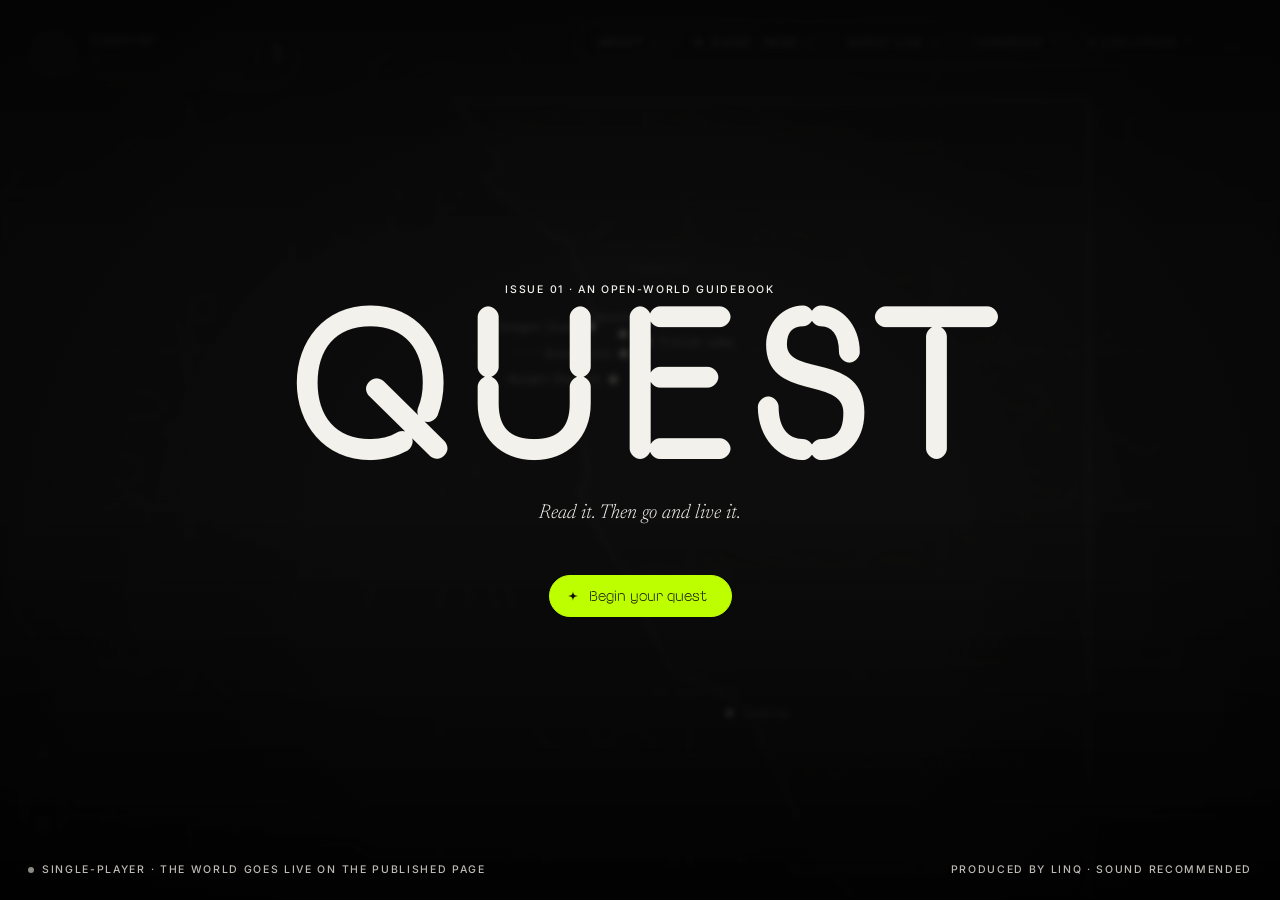
==== index.html @ 7f8652cf "Deploy current Quest build: About section, quest log, mobile fixes, hazy mannequin Replaces the modu" ====
<!DOCTYPE html>
<html lang="en">
<head>
<meta charset="utf-8">
<meta name="viewport" content="width=device-width, initial-scale=1">
<title>Quest — Issue 01</title>
<link rel="preconnect" href="https://fonts.googleapis.com">
<link rel="preconnect" href="https://fonts.gstatic.com" crossorigin>
<link href="https://fonts.googleapis.com/css2?family=Newsreader:ital,opsz,wght@0,6..72,300;0,6..72,400;1,6..72,300&family=Inter:wght@400;500&display=swap" rel="stylesheet">
<style>
@font-face{font-family:'Beon';src:url('fonts/beon.otf') format('opentype');font-display:swap}
:root{--ink:#121212;--ink2:#1A1A1A;--ink3:#232323;--bone:#F3F1EC;--grey:#8C8A85;--dim:#5d5b57;--line:rgba(243,241,236,.14);--lime:#BEFF00;--red:#FF3B30;
  --display:'Beon','Inter',sans-serif;--serif:'Newsreader',Georgia,serif;--sans:'Inter',system-ui,sans-serif;--ease:cubic-bezier(.22,.61,.12,1);
  --spark:url("data:image/svg+xml,%3Csvg xmlns='http://www.w3.org/2000/svg' viewBox='0 0 100 100'%3E%3Cpath d='M50 0C52.5 34 66 47.5 100 50 66 52.5 52.5 66 50 100 47.5 66 34 52.5 0 50 34 47.5 47.5 34 50 0Z'/%3E%3C/svg%3E")}
*{box-sizing:border-box;margin:0;padding:0}
html,body{height:100%;overflow:hidden;background:var(--ink);color:var(--bone);font-family:var(--serif);font-weight:300;-webkit-font-smoothing:antialiased}
button{font:inherit;color:inherit;background:none;border:0;cursor:pointer}
input{font:inherit;color:inherit}
img{display:block;max-width:100%}
a{color:inherit}
::selection{background:var(--lime);color:var(--ink)}
.disp{font-family:var(--display);font-weight:400;line-height:1}
.lbl{font-family:var(--sans);font-size:10.5px;font-weight:500;letter-spacing:.16em;text-transform:uppercase}
.muted{color:var(--grey)}
.lime{color:var(--lime)}
.g{display:inline-block;width:1em;height:1em;fill:currentColor;vertical-align:-.12em}
.dot{display:inline-block;width:6px;height:6px;border-radius:50%;background:var(--lime)}
.btn{position:relative;display:inline-flex;align-items:center;gap:11px;font-family:var(--display);font-size:15px;line-height:1;padding:13px 24px 12px 18px;border:1px solid currentColor;border-radius:999px;transition:background .5s var(--ease),color .5s var(--ease),border-color .5s;isolation:isolate;white-space:nowrap;text-decoration:none}
.btn::before{content:"";width:10px;height:10px;flex:none;background:currentColor;-webkit-mask:var(--spark) center/contain no-repeat;mask:var(--spark) center/contain no-repeat;transition:transform 1.1s var(--ease),background .4s}
.btn::after{content:"";position:absolute;inset:-7px -12px;border:1px solid var(--lime);border-radius:50%;transform:rotate(-5deg) scale(.9);opacity:0;transition:opacity .6s,transform 1s var(--ease);pointer-events:none;z-index:-1}
.btn:hover{background:var(--bone);color:var(--ink);border-color:var(--bone)}
.btn:hover::before{transform:rotate(180deg);background:var(--ink)}
.btn:hover::after{opacity:1;transform:rotate(-5deg) scale(1)}
.btn.lime{background:var(--lime);color:var(--ink);border-color:var(--lime)}
.btn.lime::before{background:var(--ink)}
.btn.lime:hover{background:var(--bone);border-color:var(--bone)}
.btn.sm{font-size:13px;padding:10px 18px 9px 14px}
.btn[disabled]{opacity:.35;pointer-events:none}
.screen{position:fixed;inset:0;z-index:50;transition:opacity 1.2s var(--ease),visibility 1.2s}
.screen.off{opacity:0;visibility:hidden;pointer-events:none}
.rating{display:inline-flex;gap:4px;color:var(--lime);vertical-align:middle}
.rating svg{width:13px;height:13px;fill:currentColor}

/* TITLE */
#title{background:rgba(12,12,12,.8);backdrop-filter:blur(3px);-webkit-backdrop-filter:blur(3px)}
#title .slide{position:absolute;inset:0;opacity:0;transition:opacity 2.4s ease}
#title .slide.on{opacity:1}
#title .slide img{width:100%;height:100%;object-fit:cover;transform:scale(1.05);transition:transform 14s linear}
#title .slide.on img{transform:scale(1)}
#title::after{content:"";position:absolute;inset:0;background:radial-gradient(ellipse at 50% 60%,transparent 30%,rgba(0,0,0,.55)),linear-gradient(to bottom,rgba(0,0,0,.35),transparent 30%,transparent 55%,rgba(0,0,0,.8));pointer-events:none}
.t-in{position:absolute;inset:0;z-index:2;display:flex;flex-direction:column;align-items:center;justify-content:center;text-align:center;padding:30px}
.t-in .mast{font-family:var(--display);font-size:clamp(90px,17vw,260px);letter-spacing:.08em;padding-left:.08em;line-height:.85;opacity:0;animation:mast 2.6s .3s var(--ease) forwards}
@keyframes mast{from{opacity:0;letter-spacing:.24em}to{opacity:1;letter-spacing:.08em}}
.t-in .sub{margin-top:22px;opacity:0;animation:fade 1.6s 1.4s forwards}
.t-in .acts{display:flex;gap:14px;flex-wrap:wrap;justify-content:center;margin-top:52px;opacity:0;animation:fade 1.6s 1.9s forwards}
@keyframes fade{to{opacity:1}}
.t-foot{position:absolute;left:28px;right:28px;bottom:24px;z-index:2;display:flex;justify-content:space-between;color:#bdbab3}
.t-online{display:flex;align-items:center;gap:8px}

/* CREATE */
#create{background:var(--ink);overflow-y:auto}
.c-wrap{max-width:1280px;margin:0 auto;padding:80px 40px 70px}
.c-head{display:flex;justify-content:space-between;align-items:end;gap:30px;flex-wrap:wrap;margin-bottom:40px}
.c-head .disp{font-size:clamp(40px,5vw,72px)}
.c-head p{font-size:19px;line-height:1.5;max-width:440px;color:#c9c6bf}
.c-grid{display:grid;grid-template-columns:minmax(0,420px);justify-content:start;gap:34px;align-items:start}
.classes{display:grid;grid-template-columns:repeat(3,1fr);gap:16px}
.cls{text-align:left;border:1px solid var(--line);transition:border-color .5s}
.cls:hover{border-color:rgba(243,241,236,.4)}
.cls.on{border-color:var(--lime)}
.cls .ph{aspect-ratio:4/3;overflow:hidden}
.cls .ph img{width:100%;height:100%;object-fit:cover;filter:grayscale(1) brightness(.85);transition:filter 1s var(--ease),transform 2s var(--ease)}
.cls:hover .ph img,.cls.on .ph img{filter:none;transform:scale(1.03)}
.cls .cb{padding:18px 18px 20px}
.cls .disp{font-size:26px;margin:8px 0 8px}
.cls p{font-size:15px;line-height:1.5;color:#c9c6bf;min-height:66px}
.stats{margin-top:14px;display:grid;gap:7px}
.stat{display:grid;grid-template-columns:40px 1fr 20px;align-items:center;gap:10px;font-family:var(--sans);font-size:10px;letter-spacing:.14em;color:var(--grey)}
.stat .bar{height:2px;background:var(--line);position:relative}
.stat .bar i{position:absolute;left:0;top:0;bottom:0;background:var(--bone)}
.cls.on .stat .bar i{background:var(--lime)}
.perk{margin-top:14px;padding-top:12px;border-top:1px solid var(--line);font-family:var(--sans);font-size:12px;line-height:1.5;color:#c9c6bf}
.perk b{color:var(--bone);font-weight:500}
.lookbox{border:1px solid var(--line);padding:18px;position:sticky;top:20px}
.lookbox .av{height:360px;display:grid;place-items:center;position:relative;background:radial-gradient(ellipse at 50% 85%,rgba(190,255,0,.08),transparent 60%)}
.lookbox .av img{height:100%;width:auto}
.fig2{display:flex;justify-content:center;align-items:flex-end}.fig2 svg{height:100%;width:auto;max-width:100%}
#pcard .av .fig2 svg{height:300%;transform:translateY(8%)}
.lb-row .flat .pimg{height:190px}.lb-row .flat .pimg img{height:100%!important;width:100%!important}
.sw{display:flex;gap:8px;flex-wrap:wrap;margin:8px 0 14px}
.sw button{width:26px;height:26px;border-radius:50%;border:1px solid var(--line);transition:transform .3s}
.sw button.on{outline:1px solid var(--lime);outline-offset:3px}
.sw.txt button{width:auto;height:auto;border-radius:999px;padding:6px 12px;font-family:var(--sans);font-size:11px;letter-spacing:.1em;text-transform:uppercase}
.c-foot{display:flex;align-items:end;justify-content:space-between;gap:30px;flex-wrap:wrap;margin-top:34px;padding-top:26px;border-top:1px solid var(--line)}
.callsign{flex:1;max-width:460px}
.callsign input{width:100%;background:none;border:0;border-bottom:1px solid var(--bone);font-family:var(--display);font-size:34px;padding:10px 0;outline:none}
.callsign input::placeholder{color:var(--dim)}
@media(max-width:1000px){.c-grid{grid-template-columns:1fr}.classes{grid-template-columns:1fr}.c-wrap{padding:60px 22px}.lookbox{position:static}}

/* WORLD */
#world{position:fixed;inset:0}
#topo{position:absolute;inset:0;width:100%;height:100%;pointer-events:none;opacity:.5}
#map{position:absolute;inset:0;width:100%;height:100%;cursor:grab;touch-action:none;user-select:none}
#map.drag{cursor:grabbing}
.land{fill:url(#dots)}
.coast{fill:none;stroke:rgba(243,241,236,.38);stroke-width:1;vector-effect:non-scaling-stroke}
.grat{stroke:rgba(243,241,236,.05);stroke-width:1;vector-effect:non-scaling-stroke}
.zone{cursor:pointer}
.zone .core{fill:var(--bone);transition:fill .4s}
.zone .ring{fill:none;stroke:var(--bone);stroke-opacity:0;transition:stroke-opacity .4s}
.zone:hover .ring,.zone.sel .ring{stroke-opacity:.6}
.zone:hover .core{fill:var(--lime)}
.zone .halo{fill:none;stroke:var(--lime);opacity:0;transform-box:fill-box;transform-origin:center}
.zone.sel .halo{animation:halo 2.4s infinite}
@keyframes halo{from{transform:scale(1);opacity:.8}to{transform:scale(3.4);opacity:0}}
.zone text{font-family:var(--sans);font-size:11.5px;letter-spacing:.06em;fill:#cfccc5;paint-order:stroke;stroke:var(--ink);stroke-width:3px}
.zone .zsub{font-size:9px;letter-spacing:.16em;fill:var(--grey)}
.zone .mark{fill:var(--lime);transform-box:fill-box;transform-origin:center;animation:bob 2.6s ease-in-out infinite}
@keyframes bob{50%{transform:translateY(-3px) rotate(45deg)}}
.zone.locked .core{fill:none;stroke:var(--grey);stroke-dasharray:2 2}
.zone.locked text{fill:var(--dim)}
.zone.unlocking .core{animation:unlock 1.6s var(--ease)}
@keyframes unlock{0%{r:0}60%{r:9}100%{r:4}}
.zone .tip{opacity:0;transition:opacity .3s}
.zone:hover .tip{opacity:1}
.peerdot{fill:var(--bone);opacity:.75}
.city{font-family:var(--sans);font-size:9px;letter-spacing:.16em;fill:var(--dim)}
.route{fill:none;stroke:var(--lime);stroke-width:1.2;vector-effect:non-scaling-stroke;stroke-dasharray:3 5}

/* HUD */
.hud{position:fixed;z-index:20}
#pcard{top:20px;left:20px;display:flex;gap:14px;align-items:center;padding:8px 18px 8px 8px;background:rgba(18,18,18,.78);backdrop-filter:blur(12px);-webkit-backdrop-filter:blur(12px);border:1px solid var(--line);border-radius:999px;cursor:pointer}
#pcard .av{width:48px;height:48px;border-radius:50%;overflow:hidden;border:1px solid var(--line);flex:none;background:#1d1d1d}
#pcard .av img{width:100%;height:100%}
#pcard .nm{font-family:var(--display);font-size:17px}
#pcard .xp{width:150px;height:2px;background:var(--line);margin-top:8px;position:relative}
#pcard .xp i{position:absolute;inset:0 auto 0 0;background:var(--lime);transition:width 1.2s var(--ease)}
#pcard .lv{font-family:var(--display);font-size:24px;padding-left:14px;border-left:1px solid var(--line);margin-left:2px}
#logo{top:26px;left:50%;transform:translateX(-50%);font-family:var(--display);font-size:20px;letter-spacing:.32em;padding-left:.32em;pointer-events:none}
#tools{top:20px;right:20px;display:flex;gap:6px;padding:6px;background:rgba(18,18,18,.78);backdrop-filter:blur(12px);-webkit-backdrop-filter:blur(12px);border:1px solid var(--line);border-radius:999px}
.tool{display:flex;align-items:center;gap:8px;padding:9px 14px;border-radius:999px;font-family:var(--sans);font-size:10.5px;font-weight:500;letter-spacing:.14em;text-transform:uppercase;color:#cfccc5;transition:background .3s,color .3s;position:relative}
.tool:hover,.tool.on{background:var(--bone);color:var(--ink)}
.tool kbd{font-family:var(--sans);font-size:9px;opacity:.5}
.tool .badge[hidden]{display:none}
.tool .badge{min-width:16px;height:16px;padding:0 4px;border-radius:8px;background:var(--lime);color:var(--ink);font-size:9px;display:grid;place-items:center;letter-spacing:0}
.eq{display:inline-flex;align-items:flex-end;gap:2px;height:10px}
.eq i{width:2px;height:2px;background:currentColor}
.tool.snd.on .eq i{background:var(--lime);animation:eqa 1.1s ease-in-out infinite}
.tool.snd.on{background:none;color:var(--bone)}
.tool.snd.on:hover{background:var(--bone);color:var(--ink)}
.tool.snd.on .eq i:nth-child(2){animation-delay:-.3s}.tool.snd.on .eq i:nth-child(3){animation-delay:-.6s}.tool.snd.on .eq i:nth-child(4){animation-delay:-.9s}
@keyframes eqa{0%,100%{height:2px}50%{height:10px}}
#coord{left:24px;bottom:22px;display:flex;gap:18px;color:var(--grey);pointer-events:none}
#coord b{color:#cfccc5;font-weight:500}
#zoom{left:24px;bottom:56px;display:flex;flex-direction:column;border:1px solid var(--line);border-radius:22px;background:rgba(18,18,18,.78);overflow:hidden}
#zoom button{width:36px;height:36px;font-family:var(--sans);font-size:15px;color:#cfccc5;transition:background .3s}
#zoom button:hover{background:var(--bone);color:var(--ink)}
#feed{right:20px;bottom:20px;width:300px;pointer-events:none}
#feed .row{display:flex;gap:10px;align-items:baseline;padding:8px 0;border-top:1px solid var(--line);font-family:var(--sans);font-size:12px;line-height:1.45;color:#cfccc5;animation:feedin .8s var(--ease)}
#feed .row:first-child{border-top:0}
#feed .row .t{font-size:10px;color:var(--grey);flex:none;width:34px}
@keyframes feedin{from{opacity:0;transform:translateY(8px)}}
#feed .fh{display:flex;justify-content:space-between;color:var(--grey);margin-bottom:6px}
#hint{left:50%;bottom:28px;transform:translateX(-50%);font-style:italic;font-size:17px;color:#cfccc5;text-align:center;transition:opacity .8s;pointer-events:none;max-width:520px}
#scale{right:340px;bottom:24px;display:flex;align-items:center;gap:10px;color:var(--grey);pointer-events:none}
#scale i{display:block;height:5px;border:1px solid var(--grey);border-top:0}
@media(max-width:900px){#logo,#feed,#scale,#coord{display:none}#tools .tool span.tl{display:none}#pcard .xp{width:90px}#tools{top:auto;bottom:16px;right:50%;transform:translateX(50%)}#zoom{bottom:80px}}

/* DRAWERS */
.drawer{position:fixed;top:0;bottom:0;z-index:30;width:min(440px,100vw);background:rgba(18,18,18,.96);backdrop-filter:blur(16px);-webkit-backdrop-filter:blur(16px);transition:transform .8s var(--ease);overflow-y:auto;overscroll-behavior:contain}
.drawer.r{right:0;transform:translateX(100%);border-left:1px solid var(--line)}
.drawer.l{left:0;transform:translateX(-100%);border-right:1px solid var(--line)}
.drawer.open{transform:none}
.drawer .x{position:absolute;top:18px;right:20px;z-index:3;color:#cfccc5}
.dpad{padding:26px 30px 40px}
.ztitle{font-family:var(--display);font-size:42px;line-height:1;margin:6px 0 4px}
.qh{display:flex;justify-content:space-between;align-items:baseline;margin-bottom:10px}
.lrow{display:block;width:100%;text-align:left;padding:14px 0;border-top:1px solid var(--line)}
.lrow .top{display:flex;justify-content:space-between;color:var(--grey)}
.lrow .disp{font-size:19px;margin-top:6px}
.lrow.done{opacity:.5}
.empty-note{font-style:italic;color:var(--grey);font-size:17px}
.ex-row{display:grid;grid-template-columns:1fr auto;gap:10px;padding:14px 0;border-bottom:1px solid var(--line)}
.ex-row .disp{font-size:18px}
.ex-row .lbl{margin-top:5px;display:block}
.ex-row .lv{font-family:var(--display);font-size:22px}
.ex-me{color:var(--lime)}

/* MODALS */
.modal{position:fixed;inset:0;z-index:60;display:grid;place-items:center;background:rgba(10,10,10,.72);backdrop-filter:blur(6px);-webkit-backdrop-filter:blur(6px);opacity:0;visibility:hidden;transition:opacity .6s,visibility .6s;padding:20px}
.modal.open{opacity:1;visibility:visible}
.mbox{position:relative;width:min(760px,100%);max-height:92vh;overflow-y:auto;background:var(--ink2);border:1px solid var(--line);padding:40px;transform:translateY(16px);transition:transform .8s var(--ease)}
.modal.open .mbox{transform:none}
.rw-head{text-align:center}
.rw-head .relic-big{width:140px;height:140px;margin:0 auto 14px;color:var(--lime)}
.rw-head .relic-big svg{width:100%;height:100%;animation:spin 24s linear infinite}
@keyframes spin{to{transform:rotate(360deg)}}
.rw-head .disp{font-size:clamp(32px,5vw,50px);margin:12px 0}
.rw-xp{font-family:var(--display);font-size:60px;color:var(--lime);text-align:center;margin:12px 0 22px}
.loot{display:grid;grid-template-columns:120px 1fr auto;gap:20px;align-items:center;border-top:1px solid var(--line);padding:18px 0}
.loot:last-of-type{border-bottom:1px solid var(--line)}
.loot .li{aspect-ratio:1;overflow:hidden;background:#1d1d1d;display:grid;place-items:center}
.loot .li img{height:86%;width:auto}
.loot .disp{font-size:22px;margin:6px 0}
.loot .st{font-family:var(--sans);font-size:12px;color:#cfccc5}
.r4{color:var(--lime)}
.lvup{text-align:center;padding:10px 0}
.lvup .big{font-family:var(--display);font-size:clamp(90px,14vw,170px);line-height:.9}
.lvup .unl{margin-top:24px;font-size:20px;font-style:italic}
@media(max-width:760px){.loot{grid-template-columns:80px 1fr}.loot .btn{grid-column:1/-1}.mbox{padding:28px 22px}}

/* CASTING BOARD */
#cast{position:fixed;inset:0;z-index:45;background:rgba(14,14,14,.97);overflow-y:auto;opacity:0;visibility:hidden;transition:opacity .6s,visibility .6s;
  background-image:linear-gradient(rgba(243,241,236,.035) 1px,transparent 1px),linear-gradient(90deg,rgba(243,241,236,.035) 1px,transparent 1px);background-size:40px 40px}
#cast.open{opacity:1;visibility:visible}
.c-top{display:flex;justify-content:space-between;align-items:center;gap:20px;padding:22px 32px;border-bottom:1px solid var(--line);position:sticky;top:0;background:rgba(14,14,14,.92);backdrop-filter:blur(8px);z-index:3}
.c-top .rec{display:flex;gap:10px;align-items:center}
.c-top .rec i{width:8px;height:8px;border-radius:50%;background:var(--red);animation:blink 1.4s steps(2) infinite}
@keyframes blink{50%{opacity:0}}
.c-id{display:grid;grid-template-columns:repeat(5,auto);gap:4px 28px;font-family:var(--sans);font-size:11px;letter-spacing:.12em;text-transform:uppercase}
.c-id dt{color:var(--grey);font-size:9px}
.c-id dd{color:var(--bone);font-weight:500}
.stage-wrap{overflow-x:auto;padding:20px 32px 0}
.stage{position:relative;width:100%;min-width:900px;max-width:1240px;margin:0 auto;aspect-ratio:1200/760}
.stage>svg.lines{position:absolute;inset:0;width:100%;height:100%;pointer-events:none}
.stage .avatar{position:absolute;left:37.5%;top:5.3%;width:25%;height:85.5%}
.stage .avatar svg{width:100%;height:100%}
.pedestal{position:absolute;left:30%;width:40%;top:88%;height:5%;border-radius:50%;border:1px solid rgba(190,255,0,.35);box-shadow:0 0 40px rgba(190,255,0,.08) inset}
.ccard{position:absolute;width:19.2%;height:25%;border:1px solid var(--line);background:rgba(18,18,18,.9);display:flex;flex-direction:column;transition:border-color .4s}
.ccard.full{border-color:rgba(255,59,48,.75)}
.ccard .im{flex:1;overflow:hidden;position:relative;background:#1b1b1b}
.ccard .im img{width:100%;height:100%;object-fit:cover}
.ccard .im .gl{position:absolute;inset:0;display:grid;place-items:center;color:var(--lime)}
.ccard .im .gl svg{height:70%;width:auto}
.ccard .tag{position:absolute;left:0;top:0;background:var(--red);color:#fff;font-family:var(--sans);font-size:9px;letter-spacing:.14em;padding:3px 6px;text-transform:uppercase}
.ccard .cb{padding:9px 11px;font-family:var(--sans);font-size:11px;line-height:1.35}
.ccard .cb b{display:block;font-family:var(--display);font-weight:400;font-size:14px;margin:3px 0}
.ccard.empty{border-style:dashed}
.ccard.empty .im{display:grid;place-items:center;color:var(--dim);font-family:var(--sans);font-size:10px;letter-spacing:.16em;text-transform:uppercase}
.ccard .unq{position:absolute;right:6px;top:6px;font-family:var(--sans);font-size:9px;letter-spacing:.14em;color:var(--bone);background:rgba(0,0,0,.6);padding:3px 6px;text-transform:uppercase}
.ccard .unq:hover{background:var(--bone);color:var(--ink)}
.wardrobe{max-width:1240px;margin:0 auto;padding:30px 32px 50px}
.wgrid{display:grid;grid-template-columns:repeat(auto-fill,minmax(130px,1fr));gap:12px;margin-top:14px}
.wi{border:1px solid var(--line);text-align:left;transition:border-color .3s;position:relative}
.wi:hover{border-color:rgba(243,241,236,.5)}
.wi.eqd{border-color:var(--lime)}
.wi .ii{aspect-ratio:3/4;display:grid;place-items:center;background:#1b1b1b;overflow:hidden}
.wi .ii svg{height:94%;width:auto}
.wi .ib{padding:8px 10px 10px}
.wi .disp{font-size:13px;line-height:1.15;margin:4px 0}
.wi.lockd{opacity:.35;pointer-events:none}
.wi.lockd .ii svg{filter:grayscale(1) brightness(.4)}
.relgrid{display:grid;grid-template-columns:repeat(auto-fill,minmax(110px,1fr));gap:12px;margin-top:14px}
.relic{border:1px solid var(--line);padding:14px 10px 12px;text-align:center;font-family:var(--sans);font-size:10px;line-height:1.35;color:var(--dim);background:#151515}
.relic svg{width:66px;height:66px;display:block;margin:0 auto 10px;color:#2f2e2c}
.relic.got{color:#cfccc5;border-color:rgba(190,255,0,.35)}
.relic.got svg{color:var(--lime);filter:drop-shadow(0 0 6px rgba(190,255,0,.35))}

/* index */
.ix-h{display:flex;justify-content:space-between;align-items:end;gap:30px;flex-wrap:wrap;padding-bottom:22px;border-bottom:1px solid var(--bone);margin-bottom:26px}
.ix-s{display:block;margin:6px 0 14px;color:var(--lime)}
.ix-grid{display:grid;grid-template-columns:repeat(auto-fill,minmax(230px,1fr));gap:18px 16px;margin-bottom:40px}
.ix-card{text-align:left}
.ix-card .im{position:relative;aspect-ratio:4/5;overflow:hidden;background:#1b1b1b}
.ix-card .im img{width:100%;height:100%;object-fit:cover;filter:grayscale(.35);transition:filter .8s,transform 1.6s var(--ease)}
.ix-card:hover .im img{filter:none;transform:scale(1.03)}
.ix-card .no{position:absolute;left:12px;top:10px;font-family:var(--display);font-size:22px;color:#fff;text-shadow:0 1px 8px rgba(0,0,0,.6)}
.ix-card .tx{padding-top:12px}
.ix-card .t{font-family:var(--display);font-size:22px;line-height:1.1;margin:6px 0 10px}
.ix-card .rw{display:flex;align-items:center;gap:10px}
.ix-card .pg{flex:1;height:1px;background:var(--line);position:relative}
.ix-card .pg i{position:absolute;inset:0 auto 0 0;background:var(--lime)}
.ix-two{display:grid;grid-template-columns:1fr 1fr;gap:40px}
.ix-row{display:grid;grid-template-columns:34px 1fr auto;gap:14px;align-items:baseline;width:100%;text-align:left;padding:13px 0;border-top:1px solid var(--line)}
.ix-row .t{font-family:var(--display);font-size:19px}
.ix-row.lk{opacity:.45}
.flow{display:flex;align-items:center;gap:10px;margin-top:18px;flex-wrap:wrap}
.flow div{display:flex;flex-direction:column;gap:4px}.flow b{font-family:var(--display);font-weight:400;color:var(--lime);font-size:13px}.flow span{font-family:var(--display);font-size:22px}
.flow i{flex:1;min-width:20px;height:1px;background:var(--line)}
.skl{display:grid;gap:12px;margin-top:12px}
.skl div{display:grid;grid-template-columns:150px 1fr 24px;gap:12px;align-items:center;font-family:var(--sans);font-size:12px;color:#cfccc5}
.skl .bar{height:2px;background:var(--line);position:relative}.skl .bar i{position:absolute;inset:0 auto 0 0;background:var(--lime)}
.skl b{font-weight:500;color:var(--bone);text-align:right}
.pimg{position:relative;width:100%;height:100%;overflow:hidden;background:#1d1d1d}
.pimg img{position:absolute;inset:0;width:100%;height:100%;object-fit:cover}
.pimg .gl{position:absolute;inset:0;display:grid;place-items:center;color:var(--lime)}.pimg .gl svg{width:52%}
.kc .ii,.wf .ii,.lb-row .flat,.loot .li{padding:0!important}
.lb-row .flat{min-height:180px}
.lb-row:has(.em){min-height:0;grid-template-rows:0 auto}.lb-row:has(.em) .flat{display:none}
.lb-col{align-content:start}
.cyc{position:absolute;inset:0;background:radial-gradient(ellipse at 50% 45%,#e4e2dd 0%,#cfccc6 60%,#bdb9b2 100%)}
.cyc::before{content:"";position:absolute;inset:0;opacity:.35;mix-blend-mode:multiply;background-image:url("data:image/svg+xml,%3Csvg xmlns='http://www.w3.org/2000/svg' width='200' height='200'%3E%3Cfilter id='n'%3E%3CfeTurbulence type='fractalNoise' baseFrequency='.9' numOctaves='2'/%3E%3C/filter%3E%3Crect width='200' height='200' filter='url(%23n)'/%3E%3C/svg%3E")}
.cyc::after{content:"";position:absolute;left:18%;right:18%;bottom:4%;height:6%;border-radius:50%;background:radial-gradient(ellipse,rgba(0,0,0,.25),transparent 70%);filter:blur(6px)}
.os .scene .fig{aspect-ratio:240/520}
.os .scene .fig svg{height:100%;width:100%}
@media(max-width:1000px){.ix-two{grid-template-columns:1fr}}
/* about */
#about{position:fixed;inset:0;z-index:46;background:#0f0f0f;overflow-y:auto;opacity:0;visibility:hidden;transition:opacity .7s,visibility .7s}
#about.open{opacity:1;visibility:visible}
#about>.x{position:fixed;top:22px;right:30px;z-index:3;color:#cfccc5}
.ab-hero{position:relative;height:88vh;min-height:560px;overflow:hidden}
.ab-hero img{width:100%;height:100%;object-fit:cover;filter:saturate(.75)}
.ab-hero::after{content:"";position:absolute;inset:0;background:linear-gradient(to bottom,rgba(0,0,0,.25),transparent 35%,rgba(15,15,15,.96))}
.ab-hero .in{position:absolute;left:8vw;right:8vw;bottom:9vh;z-index:2;max-width:880px}
.ab-hero h1{font-family:var(--display);font-weight:400;font-size:clamp(56px,8vw,128px);line-height:.9;margin:16px 0 22px}
.ab-hero p{font-size:clamp(20px,1.8vw,26px);line-height:1.45;color:#e6e3dc;max-width:640px}
.ab-sec{display:grid;grid-template-columns:260px 1fr;gap:48px;padding:80px 8vw;border-top:1px solid var(--line)}
.ab-sec h2{font-family:var(--display);font-weight:400;font-size:clamp(32px,3.4vw,52px);line-height:1;margin:12px 0 0}
.ab-sec .lead{font-size:22px;line-height:1.5;color:#dcd9d2;max-width:720px;margin:0 0 34px}
.ab-grid{display:grid;grid-template-columns:repeat(3,1fr);gap:0}
.ab-grid>div{padding:26px 26px 30px 0;border-top:1px solid var(--line)}
.ab-grid h4{font-family:var(--display);font-weight:400;font-size:22px;margin:10px 0 10px}
.ab-grid p{font-family:var(--sans);font-size:14px;line-height:1.6;color:#bdbab3;max-width:300px}
.ab-steps{display:grid;grid-template-columns:repeat(5,1fr);gap:14px}
.ab-steps>div{border-top:2px solid var(--lime);padding-top:16px}
.ab-steps b{font-family:var(--display);font-weight:400;color:var(--lime);font-size:14px}
.ab-steps h4{font-family:var(--display);font-weight:400;font-size:26px;margin:8px 0 10px}
.ab-steps p{font-family:var(--sans);font-size:14px;line-height:1.6;color:#bdbab3}
.ab-rate{display:grid;grid-template-columns:repeat(3,1fr);gap:0}
.ab-rate>div{padding:24px 24px 24px 0;border-top:1px solid var(--line)}
.ab-rate .rating svg{width:18px;height:18px}
.ab-rate p{font-size:20px;margin-top:12px}.ab-rate i{color:var(--grey)}
.ab-end{padding:70px 8vw 90px;border-top:1px solid var(--line);display:flex;gap:14px;flex-wrap:wrap}
@media(max-width:1000px){.ab-sec{grid-template-columns:1fr;gap:20px;padding:56px 22px}.ab-grid,.ab-rate{grid-template-columns:1fr}.ab-steps{grid-template-columns:1fr 1fr}.ab-hero .in{left:22px;right:22px}}
/* quest log */
.drawer.l#logD{width:min(560px,100vw)}
#logD .dpad{padding:30px 36px 48px}
.lg-h{font-family:var(--display);font-size:40px;line-height:1;margin:10px 0 8px}
.lg-sum{display:grid;grid-template-columns:repeat(3,1fr);border-top:1px solid var(--line);border-bottom:1px solid var(--line);margin:22px 0 8px}
.lg-sum div{padding:14px 0}.lg-sum b{display:block;font-family:var(--display);font-weight:400;font-size:28px;color:var(--bone)}.lg-sum span{font-family:var(--sans);font-size:11px;letter-spacing:.14em;text-transform:uppercase;color:#a9a6a0}
.lg-sec{display:flex;justify-content:space-between;align-items:baseline;margin:34px 0 4px;padding-bottom:10px;border-bottom:1px solid rgba(243,241,236,.5)}
.lg-sec h3{font-family:var(--display);font-weight:400;font-size:22px;margin:0}.lg-sec span{font-family:var(--sans);font-size:13px;color:#bdbab3}
.lg-zone{font-family:var(--sans);font-size:11px;letter-spacing:.16em;text-transform:uppercase;color:var(--lime);margin:22px 0 2px}
.lq{display:grid;grid-template-columns:1fr auto;gap:6px 16px;width:100%;text-align:left;padding:16px 0;border-bottom:1px solid var(--line);transition:background .3s}
.lq:hover{background:rgba(243,241,236,.03)}
.lq .t{font-family:var(--display);font-size:21px;line-height:1.2;color:var(--bone)}
.lq .m{grid-column:1/-1;font-family:var(--sans);font-size:13.5px;line-height:1.5;color:#c9c6bf}
.lq .r{font-family:var(--sans);font-size:13px;color:var(--lime);white-space:nowrap;align-self:start;padding-top:4px}
.lq .pb{grid-column:1/-1;display:flex;align-items:center;gap:12px;font-family:var(--sans);font-size:12px;color:#c9c6bf}
.lq .pb i{flex:1;height:3px;background:rgba(243,241,236,.14);position:relative}.lq .pb i b{position:absolute;inset:0 auto 0 0;background:var(--lime)}
.lq.done .t{color:#a9a6a0;text-decoration:line-through;text-decoration-color:rgba(243,241,236,.3)}
.lg-empty{font-family:var(--sans);font-size:14px;color:#bdbab3;padding:14px 0}
/* film */
.filmbox video,.reel video{opacity:0;transition:opacity 1.8s ease;filter:saturate(.72) contrast(1.06)}
.filmbox video.on,.reel video.on{opacity:1}
.filmbox::after,.reel::after{content:"";position:absolute;inset:0;pointer-events:none;opacity:.12;mix-blend-mode:overlay;background-image:url("data:image/svg+xml,%3Csvg xmlns='http://www.w3.org/2000/svg' width='160' height='160'%3E%3Cfilter id='n'%3E%3CfeTurbulence type='fractalNoise' baseFrequency='.85' numOctaves='2'/%3E%3C/filter%3E%3Crect width='160' height='160' filter='url(%23n)'/%3E%3C/svg%3E");animation:grain 1s steps(4) infinite}
@keyframes grain{0%{transform:translate(0,0)}25%{transform:translate(-2%,1%)}50%{transform:translate(1%,-2%)}75%{transform:translate(-1%,2%)}}
.spread{transition:opacity .9s var(--ease),transform 1.1s var(--ease),filter .9s}
.spread.out{filter:blur(4px)}
.filmbox{position:relative;background:#000;overflow:hidden;box-shadow:0 30px 80px rgba(0,0,0,.5)}
.filmbox.v{height:min(100%,72vh);aspect-ratio:9/16;max-width:100%}
.filmbox.h{width:100%;aspect-ratio:16/9}
.filmbox video{position:absolute;inset:0;width:100%;height:100%;object-fit:cover}
.filmbox .vfc{position:absolute;inset:10px;pointer-events:none}
.filmbox .vfl{position:absolute;left:18px;right:18px;top:16px;display:flex;justify-content:space-between;color:#fff;text-shadow:0 1px 8px rgba(0,0,0,.7)}
.filmbox .vfl .rec{display:inline-flex;align-items:center;gap:8px}.filmbox .vfl .rec i{width:7px;height:7px;border-radius:50%;background:var(--red);animation:blink 1.4s steps(2) infinite}
.sndbtn{position:absolute;left:50%;bottom:18px;transform:translateX(-50%);background:rgba(18,18,18,.75);backdrop-filter:blur(8px);color:var(--bone);border:1px solid rgba(243,241,236,.4);border-radius:999px;padding:10px 16px;white-space:nowrap}
.sndbtn[aria-pressed=true]{background:var(--lime);color:var(--ink);border-color:var(--lime)}
/* pixel */
img.px,canvas.px{image-rendering:pixelated;image-rendering:crisp-edges}
/* bleed opener */
.spread.bleed{padding:0;display:block;overflow:hidden}
.bl{position:absolute;inset:0}
.bl>video,.bl>img{position:absolute;inset:0;width:100%;height:100%;object-fit:cover}
.bl::after{content:"";position:absolute;inset:0;background:linear-gradient(90deg,rgba(10,10,10,.82) 0,rgba(10,10,10,.35) 46%,transparent 70%),linear-gradient(to top,rgba(10,10,10,.75),transparent 45%)}
.bl .ov{position:absolute;z-index:2;left:44px;bottom:40px;right:44px;display:grid;grid-template-columns:minmax(0,1.3fr) minmax(0,1fr);gap:56px;align-items:end}
.bl .ov .h1{font-size:clamp(56px,7vw,124px);line-height:.88}
.bl .ov .verdict{color:#ece9e2;font-size:clamp(18px,1.5vw,22px)}
.bl .ov .meta{border-color:rgba(243,241,236,.25)}
.bl .ov>div:last-child{background:rgba(12,12,12,.55);backdrop-filter:blur(14px);-webkit-backdrop-filter:blur(14px);padding:24px 26px;border:1px solid rgba(243,241,236,.14)}
.bl .tl{position:absolute;z-index:2;top:26px;left:44px;right:44px;display:flex;justify-content:space-between;color:#ece9e2}
.bl .rec{display:inline-flex;align-items:center;gap:8px}
.bl .rec i{width:7px;height:7px;border-radius:50%;background:var(--red);animation:blink 1.4s steps(2) infinite}
@keyframes blink{50%{opacity:0}}
.folio{position:absolute;bottom:14px;font-family:var(--sans);font-size:10px;letter-spacing:.18em;color:var(--dim);z-index:3}
.folio.l{left:44px}.folio.r{right:44px}
.reel{position:relative;flex:1;min-height:300px;overflow:hidden;background:#000}
.reel video{position:absolute;inset:0;width:100%;height:100%;object-fit:cover}
.reel .vfc{position:absolute;inset:10px}
.reel .vfl{position:absolute;left:18px;right:18px;bottom:16px;display:flex;justify-content:space-between;color:#fff;text-shadow:0 1px 8px rgba(0,0,0,.7)}
.reel .vfl .rec{display:inline-flex;align-items:center;gap:8px}.reel .vfl .rec i{width:7px;height:7px;border-radius:50%;background:var(--red);animation:blink 1.4s steps(2) infinite}
.prose.two{columns:2;column-gap:36px}
.prose.two p{font-size:17.5px;line-height:1.62;text-align:justify;hyphens:auto;break-inside:avoid-column}
.prose.two p.drop::first-line{font-variant:small-caps;letter-spacing:.04em}
.kicker{font-family:var(--serif);font-style:italic;font-size:20px;color:#bdbab3;margin:-6px 0 18px}
.capt{display:flex;gap:10px;font-family:var(--sans);font-size:11px;color:var(--grey);margin-top:10px}
.capt b{color:var(--bone);font-weight:500}
/* LOOKBOOK (casting) */
#cast{background:#0f0f0f;background-image:none}
.lb-wrap{max-width:1320px;margin:0 auto;padding:22px 32px 60px}
.lb-sheet{border:1px solid rgba(243,241,236,.5);background:#141414}
.lb-h{display:flex;align-items:center;gap:18px;padding:14px 20px;border-bottom:1px solid rgba(243,241,236,.5)}
.lb-h .logo2{font-family:var(--display);font-size:26px;letter-spacing:.06em}
.lb-h .logo2 sup{font-family:var(--sans);font-size:9px;vertical-align:super}
.lb-sub{display:flex;justify-content:space-between;padding:12px 20px;border-bottom:1px solid rgba(243,241,236,.5);font-family:var(--sans);font-size:12px;letter-spacing:.14em;text-transform:uppercase}
.lb-body{display:grid;grid-template-columns:1.45fr 1fr}
.lb-win{position:relative;border-right:1px solid rgba(243,241,236,.5);padding:22px}
.os{border:1px solid rgba(243,241,236,.35);background:#0b0b0b;display:flex;flex-direction:column}
.os .scene{height:min(68vh,620px);flex:none!important}
.os .bar{display:flex;align-items:center;gap:6px;padding:7px 10px;border-bottom:1px solid rgba(243,241,236,.25);font-family:var(--sans);font-size:10px;letter-spacing:.12em;color:var(--grey)}
.os .bar i{width:8px;height:8px;border-radius:50%;background:#3a3a3a}.os .bar i:nth-child(1){background:#FF5F57}.os .bar i:nth-child(2){background:#FEBC2E}.os .bar i:nth-child(3){background:#28C840}
.os .bar span{margin-left:10px}
.os .scene{position:relative;flex:1;overflow:hidden}
.os .scene .bg{position:absolute;inset:0;width:100%;height:100%;object-fit:cover;filter:saturate(1.1)}
.os .scene .floor{position:absolute;left:0;right:0;bottom:0;height:16%;background:linear-gradient(to top,rgba(0,0,0,.55),transparent)}
.os .scene .fig{position:absolute;left:50%;bottom:5%;height:84%;transform:translateX(-50%);filter:drop-shadow(0 18px 18px rgba(0,0,0,.45))}
.os .scene .hud2{position:absolute;left:14px;top:12px;right:14px;display:flex;justify-content:space-between;font-family:var(--sans);font-size:10px;letter-spacing:.16em;color:#fff;text-shadow:0 1px 4px #000}
.os .scene .tagr{position:absolute;right:14px;bottom:14px;display:grid;gap:4px;justify-items:end}
.os .scene .tagr span{background:#000;color:var(--lime);font-family:var(--sans);font-size:10px;letter-spacing:.14em;padding:4px 8px}
.os .sw2{display:flex;gap:6px;padding:10px;border-top:1px solid rgba(243,241,236,.25);flex-wrap:wrap}
.os .sw2 button{font-family:var(--sans);font-size:10px;letter-spacing:.14em;text-transform:uppercase;padding:6px 10px;border:1px solid var(--line);color:#cfccc5}
.os .sw2 button.on{background:var(--bone);color:var(--ink)}
.lb-col{display:flex;flex-direction:column}
.lb-row{display:grid;grid-template-rows:1fr auto;border-bottom:1px solid rgba(243,241,236,.5);min-height:200px}
.lb-row:last-child{border-bottom:0}
.lb-row .flat{display:grid;place-items:center;padding:14px;background:#181818}
.lb-row .flat img{height:150px;width:auto}
.lb-row .flat .em{color:var(--dim);font-family:var(--sans);font-size:10px;letter-spacing:.16em;text-transform:uppercase}
.lb-row .info{padding:12px 16px;border-top:1px solid rgba(243,241,236,.5);display:grid;grid-template-columns:14px 1fr auto;gap:10px;align-items:start}
.lb-row .info .d{width:12px;height:12px;border-radius:50%;margin-top:3px}
.lb-row .info b{font-family:var(--sans);font-weight:500;font-size:13px;letter-spacing:.06em;text-transform:uppercase;display:block}
.lb-row .info small{font-family:var(--sans);font-size:11px;color:var(--grey);line-height:1.5;display:block;margin-top:3px}
.lb-row .info button{font-family:var(--sans);font-size:9px;letter-spacing:.14em;text-transform:uppercase;color:var(--grey)}
.lb-row .info button:hover{color:var(--bone)}
.lb-strip{display:grid;grid-template-columns:repeat(7,1fr);border-top:1px solid rgba(243,241,236,.5)}
.lb-strip div{padding:10px 14px;border-right:1px solid rgba(243,241,236,.25);font-family:var(--sans);font-size:10px;letter-spacing:.14em;color:var(--grey);text-transform:uppercase}
.lb-strip div:last-child{border-right:0}
.lb-strip b{display:block;color:var(--bone);font-weight:500;font-size:13px;margin-top:4px;letter-spacing:.04em}
.lb-strip b.up{color:var(--lime)}
.wgrid2{display:grid;grid-template-columns:repeat(auto-fill,minmax(120px,1fr));gap:10px;margin-top:14px}
.wf{border:1px solid var(--line);text-align:left;background:#151515;transition:border-color .3s}
.wf:hover{border-color:rgba(243,241,236,.5)}
.wf.eqd{border-color:var(--lime)}
.wf.lockd{opacity:.32;pointer-events:none}
.wf .ii{height:130px;display:grid;place-items:center;background:#1a1a1a}
.wf .ii img{height:112px;width:auto}
.wf .ib{padding:8px 10px 10px;font-family:var(--sans);font-size:10px;letter-spacing:.1em;text-transform:uppercase;color:var(--grey)}
.wf .ib b{display:block;font-family:var(--display);font-weight:400;letter-spacing:0;text-transform:none;font-size:13px;color:var(--bone);margin:4px 0}
@media(max-width:1000px){.lb-body{grid-template-columns:1fr}.lb-win{border-right:0;border-bottom:1px solid rgba(243,241,236,.5)}.lb-strip{grid-template-columns:repeat(3,1fr)}.bl .ov{grid-template-columns:1fr;gap:16px;left:20px;right:20px}.prose.two{columns:1}}
/* GUIDEBOOK */
#book{position:fixed;inset:0;z-index:40;display:grid;grid-template-columns:250px 1fr;background:rgba(14,14,14,.94);backdrop-filter:blur(10px);-webkit-backdrop-filter:blur(10px);opacity:0;visibility:hidden;transition:opacity .6s,visibility .6s}
#book.open{opacity:1;visibility:visible}
.rail{border-right:1px solid var(--line);padding:24px 18px 20px;overflow-y:auto;display:flex;flex-direction:column}
.rail .brand{font-family:var(--display);font-size:22px;letter-spacing:.3em;padding-left:2px}
.rail .bsub{margin:8px 0 26px;color:var(--grey)}
.rail button.ch{display:grid;grid-template-columns:26px 1fr auto;gap:8px;align-items:baseline;text-align:left;padding:10px 0;border-top:1px solid var(--line);font-family:var(--sans);font-size:12.5px;color:#a9a6a0;transition:color .3s}
.rail button.ch .n{font-size:10px;color:var(--dim)}
.rail button.ch:hover,.rail button.ch.on{color:var(--bone)}
.rail button.ch.on .n{color:var(--lime)}
.rail button.ch.lk{color:#5f5d59}
.rail button.ch .r{color:var(--lime);font-size:9px;letter-spacing:1px}
.rail .rfoot{margin-top:auto;padding-top:20px;display:grid;gap:10px}
.bmain{display:grid;grid-template-rows:62px 1fr 62px;min-width:0;min-height:0}
.btop{display:flex;justify-content:space-between;align-items:center;padding:0 34px;border-bottom:1px solid var(--line);gap:20px}
.btop .crumb{display:flex;gap:16px;align-items:center;min-width:0;white-space:nowrap;overflow:hidden}
.bbody{position:relative;overflow:hidden;background-image:linear-gradient(rgba(243,241,236,.03) 1px,transparent 1px),linear-gradient(90deg,rgba(243,241,236,.03) 1px,transparent 1px);background-size:48px 48px}
.spread{position:absolute;inset:0;padding:34px 44px 52px;display:grid;grid-template-columns:1fr 1fr;gap:48px;overflow-y:auto;opacity:0;transform:translateX(30px);transition:opacity .6s var(--ease),transform .8s var(--ease)}
.spread.in{opacity:1;transform:none}
.spread.out{opacity:0;transform:translateX(-30px)}
.spread.full{grid-template-columns:1fr}
.spread.r12{grid-template-columns:1fr 1.25fr}
.spread.r21{grid-template-columns:1.25fr 1fr}
.scan{position:absolute;left:0;right:0;height:1px;background:var(--lime);box-shadow:0 0 18px var(--lime);top:0;opacity:0;pointer-events:none;z-index:5}
.scan.go{animation:scan 0.9s var(--ease)}
@keyframes scan{0%{top:0;opacity:1}100%{top:100%;opacity:0}}
.bbot{display:flex;justify-content:space-between;align-items:center;padding:0 34px;border-top:1px solid var(--line);gap:20px}
.ticks{display:flex;gap:6px;align-items:center}
.ticks button{width:28px;height:18px;position:relative}
.ticks button::after{content:"";position:absolute;left:0;right:0;top:50%;height:1px;background:var(--dim);transition:background .3s,height .3s}
.ticks button.on::after{background:var(--lime);height:2px}
.ticks button:hover::after{background:var(--bone)}
.pg{display:flex;gap:10px;align-items:center}
.pg button{width:40px;height:40px;border-radius:50%;border:1px solid var(--line);display:grid;place-items:center;transition:background .3s,color .3s}
.pg button:hover{background:var(--bone);color:var(--ink)}
.col{min-width:0;display:flex;flex-direction:column}
.col.mid{justify-content:center}
/* viewfinder frame */
.nat{margin:0;display:flex;flex-direction:column;justify-content:center;min-height:0}
.nat img{width:100%;height:auto;max-height:74vh;object-fit:contain;display:block}
.nat figcaption,.capt2{font-family:var(--sans);font-size:10.5px;letter-spacing:.14em;text-transform:uppercase;color:var(--grey);padding-top:10px;display:flex;justify-content:space-between}
.stack2{display:flex;flex-direction:column;gap:14px;justify-content:center}
.stack2 img{width:100%;height:auto;max-height:36vh;object-fit:contain;object-position:left center;display:block}
.mason{columns:4 220px;column-gap:12px;margin-top:14px}
.mason figure{break-inside:avoid;margin:0 0 12px}
.mason img{width:100%;height:auto;display:block}
.mason figcaption{font-family:var(--sans);font-size:10px;letter-spacing:.14em;color:var(--grey);padding-top:6px}
.vf{position:relative;overflow:hidden;background:#1b1b1b;min-height:0}
.vf>img{width:100%;height:100%;object-fit:cover;transition:transform 2.4s var(--ease)}
.vf:hover>img{transform:scale(1.02)}
.vf .vfc{position:absolute;inset:10px;pointer-events:none;
  background:linear-gradient(var(--bone),var(--bone)) top left/16px 1px no-repeat,linear-gradient(var(--bone),var(--bone)) top left/1px 16px no-repeat,
  linear-gradient(var(--bone),var(--bone)) top right/16px 1px no-repeat,linear-gradient(var(--bone),var(--bone)) top right/1px 16px no-repeat,
  linear-gradient(var(--bone),var(--bone)) bottom left/16px 1px no-repeat,linear-gradient(var(--bone),var(--bone)) bottom left/1px 16px no-repeat,
  linear-gradient(var(--bone),var(--bone)) bottom right/16px 1px no-repeat,linear-gradient(var(--bone),var(--bone)) bottom right/1px 16px no-repeat}
.vf .vfl{position:absolute;left:18px;bottom:16px;right:18px;display:flex;justify-content:space-between;color:var(--bone);text-shadow:0 1px 8px rgba(0,0,0,.7);pointer-events:none}
.vf .gl{position:absolute;inset:0;display:grid;place-items:center;color:var(--lime)}
.vf .gl svg{width:46%;height:auto}
.fill{flex:1;min-height:240px}
.ch-num{font-family:var(--display);font-size:15px;color:var(--lime)}
.h1{font-family:var(--display);font-size:clamp(44px,5vw,76px);line-height:.95;margin:14px 0 16px}
.h2{font-family:var(--display);font-size:clamp(28px,3vw,42px);line-height:1;margin:12px 0 14px}
.verdict{font-size:clamp(19px,1.7vw,24px);line-height:1.45;color:#dcd9d2;margin:18px 0 22px}
.meta{display:grid;grid-template-columns:auto 1fr;gap:9px 22px;padding:16px 0;border-top:1px solid var(--line);border-bottom:1px solid var(--line);font-family:var(--sans);font-size:12.5px;line-height:1.5}
.meta dt{color:var(--grey);font-size:10px;letter-spacing:.16em;text-transform:uppercase;padding-top:2px}
.meta a{color:var(--bone);text-decoration:underline;text-decoration-color:var(--dim)}
.acts{display:flex;gap:10px;flex-wrap:wrap;margin-top:22px}
.prose p{font-size:18.5px;line-height:1.62;color:#dcd9d2;margin-bottom:1em}
.prose p.drop::first-letter{font-family:var(--display);float:left;font-size:76px;line-height:.8;padding:6px 12px 0 0;color:var(--lime)}
.stack{display:grid;grid-template-rows:1.3fr 1fr;gap:14px;height:100%;min-height:520px}
.quote{font-family:var(--display);font-size:clamp(28px,3vw,44px);line-height:1.15;margin:8px 0 18px}
.cite{display:flex;gap:12px;align-items:center;flex-wrap:wrap}
.chip{font-family:var(--sans);font-size:9.5px;letter-spacing:.16em;text-transform:uppercase;padding:4px 9px;border:1px solid currentColor;border-radius:999px}
.chip.ok{color:var(--lime)}
.chip.dr{color:var(--grey)}
.traits{display:grid;grid-template-columns:1fr 1fr;border-top:1px solid var(--line);margin-top:30px}
.trait{padding:18px 18px 18px 0;border-bottom:1px solid var(--line)}
.trait:nth-child(odd){border-right:1px solid var(--line)}
.trait:nth-child(even){padding-left:18px}
.trait .disp{font-size:22px;margin:8px 0 6px}
.trait p{font-size:15px;line-height:1.5;color:#c9c6bf}
/* hotspots */
.look{position:relative;overflow:hidden;background:#1b1b1b}
.look img{width:100%;height:100%;object-fit:cover}
.hs{position:absolute;width:30px;height:30px;transform:translate(-50%,-50%);display:grid;place-items:center;cursor:pointer}
.hs i{width:9px;height:9px;border-radius:50%;background:var(--bone);box-shadow:0 0 0 1px rgba(0,0,0,.3);transition:transform .5s var(--ease),background .4s}
.hs::after{content:"";position:absolute;inset:0;border:1px solid var(--bone);border-radius:50%;opacity:.7;animation:hsp 2.4s infinite}
@keyframes hsp{from{transform:scale(.4);opacity:.9}to{transform:scale(1.4);opacity:0}}
.hs.on i{background:var(--red);transform:scale(1.4)}
.hs .bx{position:absolute;width:88px;height:88px;border:1px solid var(--red);left:50%;top:50%;transform:translate(-50%,-50%) scale(.6);opacity:0;transition:all .5s var(--ease);pointer-events:none}
.hs.on .bx{opacity:1;transform:translate(-50%,-50%) scale(1)}
.hs .bx b{position:absolute;left:-1px;top:-18px;background:var(--red);color:#fff;font-family:var(--sans);font-weight:500;font-size:9px;letter-spacing:.14em;padding:3px 6px;white-space:nowrap;text-transform:uppercase}
.glist{border-top:1px solid var(--bone)}
.gi{display:grid;grid-template-columns:30px 1fr auto;gap:14px;padding:16px 0;border-bottom:1px solid var(--line);cursor:pointer;text-align:left;width:100%;transition:padding .5s var(--ease)}
.gi .n{font-family:var(--sans);font-size:11px;color:var(--grey);padding-top:5px}
.gi .t{font-family:var(--display);font-size:20px;line-height:1.15}
.gi .k{font-family:var(--sans);font-size:10px;letter-spacing:.14em;text-transform:uppercase;color:var(--grey);padding-top:6px;text-align:right}
.gi .d{grid-column:2/4;max-height:0;overflow:hidden;transition:max-height .7s var(--ease);font-size:15.5px;line-height:1.5;color:#cfccc5}
.gi .d p{padding-top:8px}
.gi .d .gm{display:flex;gap:16px;flex-wrap:wrap;margin-top:10px;font-family:var(--sans);font-size:11px;color:var(--grey)}
.gi .d .gm b{color:var(--bone);font-weight:500}
.gi.on{padding-left:10px}
.gi.on .n{color:var(--red)}
.gi.on .d{max-height:260px}
/* quests in book */
.qgrid{display:grid;grid-template-columns:1fr 1fr;gap:0 40px}
.qc{padding:20px 0;border-top:1px solid var(--line);display:grid;grid-template-columns:64px 1fr;gap:18px}
.qc .rg{width:64px;height:64px;color:var(--dim)}
.qc.dn .rg{color:var(--lime)}
.qc .top{display:flex;justify-content:space-between;gap:10px}
.qc .disp{font-size:22px;margin:8px 0}
.qc p{font-size:15.5px;line-height:1.5;color:#cfccc5}
.qc .rw{display:flex;gap:14px;flex-wrap:wrap;margin:10px 0 12px;font-family:var(--sans);font-size:11px;color:#cfccc5}
.qc .rw b{font-weight:500;color:var(--bone)}
.obj{list-style:none;margin:8px 0 12px;border-top:1px solid var(--line)}
.obj label{display:flex;gap:12px;align-items:center;padding:9px 0;border-bottom:1px solid var(--line);font-family:var(--sans);font-size:12.5px;cursor:pointer}
.obj input{appearance:none;-webkit-appearance:none;width:14px;height:14px;border:1px solid var(--bone);border-radius:50%;flex:none;cursor:pointer;transition:background .3s}
.obj input:checked{background:var(--lime);border-color:var(--lime)}
.obj input:disabled{opacity:.35;cursor:not-allowed}
.obj input:checked+span{color:var(--grey);text-decoration:line-through}
.note{font-family:var(--sans);font-size:12px;color:var(--grey);line-height:1.55}
/* standard */
.std{display:grid;grid-template-columns:1fr 1fr;gap:0 30px}
.std div{padding:18px 0;border-top:1px solid var(--line)}
.std h4{font-family:var(--display);font-weight:400;font-size:20px;margin:8px 0 8px}
.std p{font-family:var(--sans);font-size:13px;line-height:1.6;color:#cfccc5}
.check{list-style:none;margin-top:6px}
.check li{display:grid;grid-template-columns:22px 1fr;gap:8px;padding:12px 0;border-top:1px solid var(--line);font-size:16.5px;line-height:1.5;color:#dcd9d2}
.check li::before{content:"";width:9px;height:9px;margin-top:8px;background:var(--lime);-webkit-mask:var(--spark) center/contain no-repeat;mask:var(--spark) center/contain no-repeat}
.srcs{font-family:var(--sans);font-size:11px;line-height:1.7;color:var(--grey);margin-top:20px}
.srcs a{color:#cfccc5}
/* index / legend */
.legend{display:grid;gap:0;border-top:1px solid var(--line);margin-top:10px}
.legend div{display:grid;grid-template-columns:80px 1fr;gap:18px;padding:18px 0;border-bottom:1px solid var(--line);align-items:baseline}
.legend p{font-size:17px;line-height:1.5;color:#dcd9d2}
.idx button{display:grid;grid-template-columns:44px 1fr auto 90px;gap:18px;align-items:baseline;width:100%;text-align:left;padding:16px 0;border-top:1px solid var(--line);transition:padding .5s var(--ease)}
.idx button:hover{padding-left:12px}
.idx .t{font-family:var(--display);font-size:clamp(20px,2.2vw,30px)}
.idx .p{font-style:italic;color:var(--grey);font-size:15px}
.idx .s{font-family:var(--sans);font-size:11px;color:var(--grey);text-align:right}
.idx .lk{opacity:.45}
/* kp + flip */
.kp .kval{font-family:var(--display);font-size:clamp(60px,6vw,96px);line-height:.85}
.kp input{-webkit-appearance:none;appearance:none;width:100%;height:1px;background:rgba(243,241,236,.35);margin-top:20px;outline:none}
.kp input::-webkit-slider-thumb{-webkit-appearance:none;width:16px;height:16px;border-radius:50%;background:var(--lime);cursor:pointer}
.kp input::-moz-range-thumb{width:16px;height:16px;border:0;border-radius:50%;background:var(--lime);cursor:pointer}
.kp .verdict{font-size:18px;min-height:54px;margin:16px 0 0}
.sky{position:relative;aspect-ratio:16/9;background:#0a0a0a;overflow:hidden;margin-top:16px}
.sky .band{position:absolute;left:-20%;right:-20%;bottom:28%;height:110%;background:radial-gradient(ellipse at 50% 100%,rgba(190,255,0,.55),rgba(160,60,200,.45) 45%,transparent 70%);filter:blur(18px);transform-origin:bottom;transition:transform 1s var(--ease),opacity 1s}
.sky .ridge{position:absolute;left:0;right:0;bottom:0;height:34%;background:#000;clip-path:polygon(0 60%,10% 45%,18% 58%,28% 36%,38% 52%,50% 30%,58% 14%,64% 0,70% 16%,78% 40%,88% 46%,100% 34%,100% 100%,0 100%)}
.flip{position:relative;overflow:hidden;cursor:ew-resize;user-select:none;touch-action:none}
.flip img{position:absolute;inset:0;width:100%;height:100%;object-fit:cover;pointer-events:none}
.flip .top{clip-path:inset(0 0 0 var(--x,50%))}
.flip .bar{position:absolute;top:0;bottom:0;left:var(--x,50%);width:1px;background:var(--bone)}
.flip .bar::after{content:"";position:absolute;top:50%;left:50%;width:12px;height:12px;border-radius:50%;background:var(--lime);transform:translate(-50%,-50%)}
.mani{display:grid;grid-template-columns:1fr 1fr;gap:0 30px}
.mani div{padding:16px 0;border-top:1px solid var(--line)}
.mani h4{font-family:var(--display);font-weight:400;font-size:19px;margin:6px 0 8px}
.mani p{font-size:15px;line-height:1.5;color:#cfccc5}
.steps4{display:grid;grid-template-columns:1fr 1fr;gap:0 30px}
.steps4 div{padding:18px 0;border-top:1px solid var(--line)}
.steps4 .n{font-family:var(--display);font-size:40px;color:var(--lime)}
.steps4 h4{font-family:var(--display);font-weight:400;font-size:22px;margin:6px 0}
.steps4 p{font-size:15.5px;line-height:1.5;color:#cfccc5}
/* kit chapter */
.kfil{display:flex;gap:18px;flex-wrap:wrap;margin:6px 0 18px}
.kfil button{color:var(--grey);font-family:var(--sans);font-size:10.5px;letter-spacing:.16em;text-transform:uppercase}
.kfil button.on{color:var(--bone)}
.kfil button.on::before{content:"";display:inline-block;width:5px;height:5px;border-radius:50%;background:var(--lime);margin-right:7px;vertical-align:2px}
.kgrid{display:grid;grid-template-columns:repeat(auto-fill,minmax(120px,1fr));gap:10px}
.kc{border:1px solid var(--line);text-align:left;transition:border-color .3s}
.kc:hover{border-color:rgba(243,241,236,.45)}
.kc.on{border-color:var(--red)}
.kc .ii{aspect-ratio:3/4;display:grid;place-items:center;background:#1b1b1b}
.kc .ii img{height:84%;width:auto}
.kc .ib{padding:8px 10px 10px}
.kc .disp{font-size:13px;line-height:1.15;margin:4px 0 2px}
@media(max-width:1000px){#book{grid-template-columns:1fr}.rail{display:none}.spread,.spread.r12,.spread.r21{grid-template-columns:1fr;padding:24px 20px}.qgrid,.std,.mani,.steps4,.traits{grid-template-columns:1fr}.trait:nth-child(odd){border-right:0}.trait:nth-child(even){padding-left:0}.btop,.bbot{padding:0 16px}.stack{min-height:0}.fill{min-height:300px}}

@media(max-width:820px){
 #book{grid-template-columns:minmax(0,1fr)!important}#book>*{min-width:0}.bbody,.btop,.bbot{min-width:0;max-width:100vw}.folio{display:none}
 .spread,.spread.r12,.spread.r21{display:flex!important;flex-direction:column;gap:28px;padding:22px 18px 40px!important}
 .spread>*{flex:none;min-width:0;max-width:100%}
 .col,.col.mid{justify-content:flex-start;min-width:0;width:100%}
 .spread *{max-width:100%;overflow-wrap:anywhere}
 .h1{font-size:clamp(38px,10.5vw,60px)!important;line-height:1}
 .h2{font-size:clamp(28px,8vw,40px)}
 .verdict{font-size:18px}
 .filmbox.v{height:auto;width:min(78vw,340px);align-self:center}
 .filmbox.h{width:100%}
 .filmbox .vfl{font-size:9.5px;left:12px;right:12px;top:12px}
 .sndbtn{font-size:10px}
 .nat img,.stack2 img{max-height:none;width:100%;height:auto}
 .stack2[style*="row"]{flex-direction:column!important}
 .stack2[style*="row"] img{width:100%!important;max-height:none!important}
 .bl{position:relative;inset:auto;display:flex;flex-direction:column}
 .bl>img{position:relative!important;height:52vh;width:100%;object-fit:cover}
 .bl::after{display:none}
 .bl .tl{top:14px;left:16px;right:16px;font-size:9px}
 .bl .ov{position:static;display:flex!important;flex-direction:column;gap:18px;padding:22px 18px 30px;margin-top:-90px}
 .bl .ov .h1{font-size:clamp(40px,11vw,62px)!important}
 .bl .ov>div:last-child{background:#151515;backdrop-filter:none;padding:20px 18px}
 .spread:has(.bl){padding:0!important;display:block!important}
 .mason{columns:2 140px}
 .ix-grid{grid-template-columns:repeat(2,minmax(0,1fr));gap:16px 12px}
 .ix-card .t{font-size:17px}
 .ix-h .h1{font-size:44px!important}
 .btop{gap:10px}.btop .lbl{font-size:9.5px}
 .lq .t{font-size:18px}
 .ab-hero h1{font-size:46px}.ab-sec .lead{font-size:18px}
 .lb-row .flat .pimg{height:140px}
}

#toast{position:fixed;left:50%;top:84px;transform:translate(-50%,-16px);opacity:0;visibility:hidden;z-index:70;background:var(--bone);color:var(--ink);padding:12px 20px;border-radius:999px;display:flex;gap:10px;align-items:center;transition:all .6s var(--ease)}
#toast.show{transform:translate(-50%,0);opacity:1;visibility:visible}
@media(prefers-reduced-motion:reduce){*,*::before,*::after{animation-duration:.01ms!important;animation-iteration-count:1!important;transition-duration:.01ms!important}}
</style>
</head>
<body>
<svg width="0" height="0" style="position:absolute" aria-hidden="true">
  <defs>
    <filter id="haze" x="-30%" y="-15%" width="160%" height="130%"><feTurbulence type="fractalNoise" baseFrequency=".035 .06" numOctaves="2" seed="4" result="n"/><feDisplacementMap in="SourceGraphic" in2="n" scale="14" xChannelSelector="R" yChannelSelector="G" result="d"/><feGaussianBlur in="d" stdDeviation="3.2" result="b1"/><feGaussianBlur in="d" stdDeviation="11" result="b2"/><feColorMatrix in="b2" type="saturate" values="1.8" result="g"/><feMerge><feMergeNode in="g"/><feMergeNode in="b1"/></feMerge></filter>
    <pattern id="denim" width="6" height="6" patternUnits="userSpaceOnUse" patternTransform="rotate(30)"><rect width="6" height="6" fill="#6F93C6"/><path d="M0 0V6" stroke="#5C7FB2" stroke-width="2"/></pattern>
    <pattern id="rib" width="5" height="10" patternUnits="userSpaceOnUse"><rect width="5" height="10" fill="#AAB89D"/><path d="M2.5 0V10" stroke="#93A386" stroke-width="1.6"/></pattern>
    <pattern id="quilt" width="16" height="16" patternUnits="userSpaceOnUse"><rect width="16" height="16" fill="#8C8F43"/><path d="M0 8Q4 2 8 8T16 8M8 0Q2 4 8 8T8 16" fill="none" stroke="#6F7233" stroke-width="1.2"/></pattern>
    <pattern id="camo" width="24" height="24" patternUnits="userSpaceOnUse"><rect width="24" height="24" fill="#3B4A35"/><path d="M0 0h6v4H0zM10 2h8v4h-8zM4 8h6v6H4zM14 10h10v4H14zM0 16h8v4H0zM12 18h6v6h-6zM20 4h4v6h-4z" fill="#26301F"/><path d="M6 4h4v4H6zM18 6h2v4h-2zM8 14h6v4H8zM2 20h4v4H2zM20 14h4v4h-4z" fill="#6C7A57"/><path d="M14 2h2v2h-2zM2 12h2v2H2zM18 20h2v2h-2z" fill="#4F6E8A"/></pattern>
    <pattern id="net" width="8" height="8" patternUnits="userSpaceOnUse"><path d="M0 0L8 8M8 0L0 8" stroke="#cfcfcf" stroke-width=".8"/></pattern>
  </defs>
  <symbol id="spark" viewBox="0 0 100 100"><path d="M50 0C52.5 34 66 47.5 100 50 66 52.5 52.5 66 50 100 47.5 66 34 52.5 0 50 34 47.5 47.5 34 50 0Z"/></symbol>
  <symbol id="globe" viewBox="0 0 100 100"><g fill="none" stroke="currentColor" stroke-width="1.4"><circle cx="50" cy="50" r="46"/><ellipse cx="50" cy="50" rx="22" ry="46"/><ellipse cx="50" cy="50" rx="38" ry="46"/><path d="M50 4v92M6 35h88M6 65h88M4 50h92"/></g></symbol>
</svg>

<!-- WORLD -->
<div id="world" aria-label="World map">
  <canvas id="topo"></canvas>
  <svg id="map" role="application" aria-label="Quest world map. Drag to pan, scroll to zoom, select a zone to open its guidebook chapter.">
    <defs><pattern id="dots" width="1.4" height="1.4" patternUnits="userSpaceOnUse"><circle id="dotc" cx=".7" cy=".7" r=".22" fill="#F3F1EC" fill-opacity=".28"/></pattern><clipPath id="meclip"><circle r="13"/></clipPath></defs>
    <g id="grat"></g><g id="lands"></g><g id="cities"></g><g id="routes"></g><g id="zones"></g><g id="peers"></g><g id="meG"></g>
  </svg>
</div>

<div class="hud" id="pcard" title="Casting board (I)"><div class="av" id="pAv"></div><div><div class="nm" id="pName">Explorer</div><div class="lbl muted" id="pCls" style="margin-top:4px">—</div><div class="xp"><i id="pXp"></i></div></div><div class="lv" id="pLv">1</div></div>
<div class="hud" id="logo">QUEST</div>
<div class="hud" id="tools">
  <button class="tool" data-about><span class="tl">About</span><kbd>A</kbd></button>
  <button class="tool" data-open="book"><svg class="g"><use href="#spark"/></svg><span class="tl">Guide · read</span><kbd>B</kbd></button>
  <button class="tool" data-open="log"><span class="tl">Quest log</span><span class="badge" id="logBadge" hidden>0</span><kbd>Q</kbd></button>
  <button class="tool" data-open="cast"><span class="tl">Lookbook</span><span class="badge" id="invBadge" hidden>0</span><kbd>I</kbd></button>
  <button class="tool" data-open="ex"><span class="dot" id="onDot" style="background:var(--grey)"></span><span class="tl">Explorers</span><span id="onCount" class="muted">1</span></button>
  <button class="tool snd" id="sndBtn" aria-pressed="false" title="Soundscape"><span class="eq"><i></i><i></i><i></i><i></i></span></button>
</div>
<div class="hud" id="zoom"><button id="zIn" aria-label="Zoom in">+</button><button id="zOut" aria-label="Zoom out">−</button><button id="zHome" aria-label="Recentre" style="font-size:11px">◎</button></div>
<div class="hud lbl" id="coord"><span id="cZone">Quest HQ</span><span><b id="cLat">45.5152° N</b></span><span><b id="cLon">122.6784° W</b></span></div>
<div class="hud lbl" id="scale"><i id="scaleBar" style="width:80px"></i><span id="scaleTxt">100 mi</span></div>
<div class="hud" id="feed"><div class="fh lbl"><span>World</span><span id="feedSub">Live</span></div><div id="feedRows"></div></div>
<div class="hud" id="hint"></div>

<aside class="drawer l" id="logD" aria-label="Quest log"><button class="x lbl" data-close>Close</button><div class="dpad" id="logBody"></div></aside>
<aside class="drawer r" id="exD" aria-label="Explorers"><button class="x lbl" data-close>Close</button><div class="dpad" id="exBody"></div></aside>
<div class="modal" id="rewM"><div class="mbox"><div id="rewBody"></div></div></div>

<!-- CASTING BOARD -->
<div id="about" aria-label="About Quest"><button class="x lbl" data-aclose>Close · Esc</button><div id="aboutBody"></div></div>
<div id="cast" aria-label="Casting board">
  <div id="stage"></div>
  <div class="wardrobe" id="wardrobe"></div>
</div>

<!-- GUIDEBOOK -->
<div id="book" aria-label="Quest guidebook">
  <nav class="rail" id="rail"></nav>
  <div class="bmain">
    <div class="btop"><div class="crumb" id="crumb"></div><button class="lbl" data-close style="color:#cfccc5">Close · Esc</button></div>
    <div class="bbody" id="bbody"><div class="scan" id="scan"></div></div>
    <div class="bbot"><div class="lbl muted" id="pgInfo"></div><div class="ticks" id="ticks"></div><div class="pg"><button id="pgPrev" aria-label="Previous spread">←</button><button id="pgNext" aria-label="Next spread">→</button></div></div>
  </div>
</div>

<!-- TITLE -->
<section class="screen" id="title">
  <div class="t-in">
    <span class="lbl">Issue 01 · An open-world guidebook</span>
    <h1 class="mast">QUEST</h1>
    <p class="sub" style="font-style:italic;font-size:20px">Read it. Then go and live it.</p>
    <div class="acts" id="titleActs"></div>
  </div>
  <div class="t-foot lbl"><span class="t-online"><span class="dot" id="tDot" style="background:var(--grey)"></span><span id="tOnline">Connecting to the world</span></span><span>Produced by LINQ · Sound recommended</span></div>
</section>

<!-- CREATE -->
<section class="screen off" id="create">
  <div class="c-wrap">
    <div class="c-head"><div><span class="lbl muted">Create your explorer</span><h2 class="disp" style="margin-top:16px">Cast yourself</h2></div><p>Pick a callsign and a finish. Everything you wear, and every skill you have, is earned in the field.</p></div>
    <div class="c-grid">
      <div class="classes" id="classes" hidden></div>
      <div class="lookbox"><span class="lbl muted">Your look</span><div class="av" id="lookAv"></div>
        <span class="lbl muted">Finish</span><div class="sw" id="swSkin"></div>
        <div class="sw" id="swHair" style="display:none"></div>
        <div class="sw" id="swHc" style="display:none"></div><p class="note" style="margin-top:10px">A faceless, ungendered mannequin. The clothes do the talking.</p>
      </div>
    </div>
    <div class="c-foot">
      <label class="callsign"><span class="lbl muted">Callsign · how other explorers see you</span><input id="csIn" maxlength="18" placeholder="Your callsign" autocomplete="off"></label>
      <button class="btn lime" id="enterBtn" disabled>Enter the world</button>
    </div>
  </div>
</section>

<div id="toast" class="lbl"></div>

<script>
(function(){
const $=s=>document.querySelector(s),$$=s=>[...document.querySelectorAll(s)];
const RM=matchMedia('(prefers-reduced-motion: reduce)').matches;
const esc=t=>String(t??'').replace(/[&<>"']/g,c=>({'&':'&amp;','<':'&lt;','>':'&gt;','"':'&quot;',"'":'&#39;'}[c]));
const KEY='quest.game.v1';
const load=()=>{try{return JSON.parse(localStorage.getItem(KEY))}catch(e){return null}};
let S=load();
const save=()=>{try{localStorage.setItem(KEY,JSON.stringify(S))}catch(e){}};
const spark=n=>`<span class="rating" aria-label="${n} of 3">${Array.from({length:n},()=>'<svg viewBox="0 0 100 100"><use href="#spark"/></svg>').join('')}</span>`;

/* ============ DATA ============ */
const CLASSES={
  explorer:{n:'Explorer',img:'',copy:'',st:{END:5,STY:5,CRF:5,FOC:5},bonus:[],perk:''},
  athlete:{n:'Athlete',img:'img/spear-ready.jpg',copy:'Measures life in reps and miles, from the pitch to the reef.',st:{END:8,FOC:7,STY:4,CRF:3},bonus:['Athletics','Adventure'],perk:'+25% XP on Athletics and Adventure quests'},
  model:{n:'Model',img:'img/sf-hat.jpg',copy:'Lives in front of the lens. Editorials, the look, and the story behind the shoot.',st:{STY:9,FOC:6,END:4,CRF:4},bonus:['Fashion','Culture'],perk:'+25% XP on Fashion and Culture quests'},
  design:{n:'Design Enthusiast',img:'img/cabin.jpg',copy:'Here for the craft: the tool, the maker, the process behind the object.',st:{CRF:9,STY:6,FOC:5,END:3},bonus:['Design','Culinary'],perk:'+25% XP on Design and Culinary quests'}
};
const STATN={END:'Endurance',STY:'Style',CRF:'Craft',FOC:'Focus'};
const SKINS=['#1a1a1a','#3a3836','#6E6B66','#0c0c0c'],HAIRS=['crop','long','bun'],HCOL=['#17120F','#5A3A22','#C9A26B','#8E8E8E'];
const LV=[0,150,400,750,1200,1800,2600,3600];
const lvOf=xp=>{let l=1;LV.forEach((t,i)=>{if(xp>=t)l=i+1});return Math.min(l,LV.length)};
const RAR=['','Common','Rare','Epic','Legendary'];
const P=(lat,lon)=>{const L=lon<0?lon+360:lon;return[(L-128)*10,(53-lat)*12.5]};
const ZONES={
  portland:{n:'Quest HQ',sub:'Portland, Oregon',ll:[45.5152,-122.6784],el:'50 ft',lv:1,scene:'hq',lab:[0,-13,'middle']},
  silverfalls:{n:'Silver Falls',sub:'Silver Falls State Park, OR',ll:[44.8784,-122.6531],el:'1,200 ft',lv:1,scene:'falls',lab:[-12,4,'end']},
  trillium:{n:'Trillium Lake',sub:'Mt. Hood National Forest, OR',ll:[45.2694,-121.7389],el:'3,600 ft',lv:1,scene:'wind',lab:[12,4,'start']},
  eugene:{n:'Autzen Stadium',sub:'Eugene, Oregon',ll:[44.0582,-123.0687],el:'430 ft',lv:1,scene:'stadium',lab:[-12,4,'end']},
  catalina:{n:'Catalina',sub:'Santa Catalina Island, CA',ll:[33.3879,-118.4163],el:'Sea level',lv:1,scene:'ocean',lab:[12,4,'start']},
  coast:{n:'Oregon Coast',sub:'North Coast, Oregon',ll:[45.75,-123.96],el:'Sea level',lv:1,scene:'ocean',lab:[-12,4,'end']},
  shanghai:{n:'Shanghai',sub:'The Bund, Shanghai',ll:[31.2400,121.4900],el:'13 ft',lv:1,scene:'city',lab:[12,4,'start']},
  troutlake:{n:'Trout Lake',sub:'Trout Lake, Washington',ll:[45.9973,-121.5281],el:'1,950 ft',lv:1,scene:'forest',lab:[12,4,'start']},
};
const TRAVEL={shanghai:'Fly into Shanghai Pudong (PVG). The Bund runs along the west bank of the Huangpu River.',troutlake:'Columbia River Gorge to White Salmon, then north toward Mount Adams. About 2 hr from Portland.',portland:'Home base.',silverfalls:'South of Portland, in the Cascade foothills.',trillium:'US-26 east from Portland, about 1 hr 20 min.',eugene:'I-5 south to Eugene.',catalina:'Ferry from Long Beach (about 1 hr) or San Pedro (about 1 hr 10 min).',coast:'US-26 west from Portland, about 1 hr 30 min to the north coast.',astoria:'Where the Columbia meets the Pacific.',tokyo:'Across the Pacific.'};
const CITIES=[['Los Angeles',34.05,-118.24,-8,4,'end'],['Seattle',47.61,-122.33,8,4,'start'],['San Francisco',37.77,-122.42,8,4,'start']];
const SLOTS=['Head','Body','Legs','Feet','Tool','Charm'];
const ITEMS={
  wetsuit:{t:'Open-cell freediving wetsuit',slot:'Body',r:3,st:{END:3},look:'catalina',x:44,y:47,d:'A two-piece black suit for long breath-holds in Catalina kelp. Warmth without bulk is the standard.',f:'Freediving, spearfishing · Black'},
  speargun:{t:'Speargun with reel',slot:'Tool',r:2,st:{FOC:2},look:'catalina',x:76,y:54,d:'A wooden-stock gun with a line reel at the muzzle. Check the regulations before every dive.',f:'Wood stock · Front reel'},
  weightbelt:{t:'Weight belt',slot:'Tool',r:1,st:{END:1},look:'catalina',x:57,y:61,d:'Rubber belt and lead, trimmed so you settle at neutral without fighting the water.',f:'Buoyancy'},
  catchbag:{t:'Mesh catch bag',slot:'Tool',r:1,st:{CRF:1},look:'catalina',x:24,y:88,d:'Open mesh that drains fast. Same day, same boat, straight to ceviche.',f:'Catch, gear'},
  camo:{t:'Digital camo jacket',slot:'Body',r:3,st:{STY:2,FOC:1},look:'trillium',x:30,y:80,d:'A pixel-camo shell that disappears into the treeline after dark and catches colour under the aurora.',f:'Digital camo · Wind shell'},
  buckethat:{t:'Washed denim bucket hat',slot:'Head',r:2,st:{STY:2},look:'silverfalls',x:48.5,y:35,d:'Soft, faded denim with a stitched front badge and a side tab. Keeps the spray off without a hood.',f:'Washed cotton denim · Front patch'},
  knit:{t:'Sage fisherman knit',slot:'Body',r:1,st:{END:1,STY:1},look:'silverfalls',x:46,y:52,d:'An oversized rib-knit crew in muted sage. Warm under the falls and roomy enough to move in.',f:'Chunky rib · Oversized'},
  liner:{t:'Olive quilted liner pants',slot:'Legs',r:2,st:{CRF:1,END:1},look:'silverfalls',x:48,y:70,d:'Onion-quilted liners in olive, borrowed from military kit. They turn up again at Autzen.',f:'Quilted nylon · Relaxed, cropped'},
  runners:{t:'Grey trail runners',slot:'Feet',r:2,st:{END:2},look:'silverfalls',x:51,y:84,d:'Grey and slate runners with real grip, needed on the wet basalt behind South Falls.',f:'Trail, wet rock · Grey / slate'},
  rig:{t:'Laptop rig',slot:'Tool',r:2,st:{CRF:2},look:'eugene',x:33,y:41,d:'The whole set runs from one laptop on the sideline wall, facing the field.',f:'DJ rig, cues'},
  lowtops:{t:'White low-top sneakers',slot:'Feet',r:1,st:{STY:1},look:'eugene',x:42,y:90,d:'Clean white low-tops for the sideline. Easy to move in, easy to spot.',f:'White / grey'},
  fieldbag:{t:'Field bag',slot:'Tool',r:1,st:{CRF:1},look:'eugene',x:4,y:86,d:'A soft carryall for cables, chargers and a spare battery.',f:'Cables, power'},
  puffer:{t:'Cream expedition puffer',slot:'Body',r:3,st:{END:2,STY:2},look:'coast',x:40,y:42,d:'Boxy, cream, four front pockets. Warm enough for an hour on wet rock at low tide. From the Columbia shoot on the Oregon coast.',f:'Down fill · Columbia'},
  beanie:{t:'Rust rib beanie',slot:'Head',r:1,st:{STY:1},look:'coast',x:60,y:29,d:'A short rib-knit watch cap in rust. The coast in one colour.',f:'Rib knit · Rust'},
  cooler:{t:'Hard-side cooler',slot:'Tool',r:2,st:{CRF:1,END:1},look:'coast',x:61,y:73,d:'Ice for the catch on the walk back to the fire. Shellfish go on ice straight from the rock.',f:'Hard-side · Bone'},
  skillet:{t:'Octagonal cast-iron skillet',slot:'Tool',r:3,st:{CRF:3},look:null,d:'Handled cast iron that goes straight onto beach coals. Mussels, seaweed, lemon, done.',f:'Cast iron · Coil handles'},
  blazer:{t:'Black tailored jacket',slot:'Body',r:3,st:{STY:3},look:'shanghai',x:44,y:47,life:'tbc',d:'Single-breasted, soft shoulder, worn open over a white shirt. Built for a city at dawn.',f:'Wool blend · Black'},
  whiteshirt:{t:'White camp-collar shirt',slot:'Body',r:1,st:{STY:1},look:'shanghai',x:52,y:38,life:'tbc',d:'Crisp white, open collar, no tie. The base of every Shanghai look.',f:'Cotton poplin · White'},
  trousers:{t:'Black wide trousers',slot:'Legs',r:2,st:{STY:2},look:'shanghai',x:38,y:70,life:'tbc',d:'High rise, wide leg, a clean break over the shoe.',f:'Wool blend · Black'},
  yellowsneak:{t:'Yellow court sneakers',slot:'Feet',r:2,st:{STY:1,END:1},look:'shanghai',x:6,y:97,life:'tbc',d:'The single hit of colour against black and white.',f:'Leather · Yellow'},
  campuffer:{t:'Camo down hoodie',slot:'Body',r:3,st:{END:3},look:'troutlake',x:51,y:52,life:'tbc',d:'Packable down in a woodland camo, hood up for the forest and the cave.',f:'Down fill · Woodland camo'},
  linqslide:{t:'LINQ recovery slide',slot:'Feet',r:3,st:{END:2,STY:1},look:null,brand:'LINQ',ph:['img/sh-lace.jpg','50% 72%'],life:'shop',d:'The LINQ slide: cushioned, closed-heel, made for the walk after the work. Worn on the Bund and in the creek at Trout Lake.',f:'Molded foam · White / black'},
  linqrunner:{t:'LINQ slip-on, white',slot:'Feet',r:2,st:{END:1,STY:2},look:null,brand:'LINQ',ph:['img/sh-stride.jpg','55% 78%'],life:'shop',d:'Sock-fit slip-on with a sculpted sole. City miles, no laces.',f:'Knit upper · White'},
  atom:{t:'The atom',slot:'Charm',r:2,st:{FOC:1,STY:1},look:null,d:'A relic charm from the Quest graphics sheet. It orbits whoever earns it.',f:'Charm'},
  globe:{t:'The wireframe globe',slot:'Charm',r:4,st:{END:2,STY:2,CRF:2,FOC:2},look:null,d:'The legendary charm, earned across the Pacific.',f:'Charm · Legendary'},
  truenorth:{t:'True north',slot:'Charm',r:3,st:{FOC:3},look:null,d:'For the explorer who found the compass’s secret.',f:'Charm'}
};
const LOOKS={shanghai:{img:'img/sh-bench.jpg',ar:'4/5'},troutlake:{img:'img/cab-cave.jpg',ar:'16/9'},coast:{img:'img/coast-cooler.jpg',ar:'4/5'},catalina:{img:'img/spear-ready.jpg',ar:'2/3'},trillium:{img:'img/night-portrait.jpg',ar:'2/3'},silverfalls:{img:'img/sf-cafe-2.jpg',ar:'16/9'},eugene:{img:'img/oregon-booth.jpg',ar:'3/4'}};
const QUESTS=[
  {id:'q-catalina',t:'Catalina Performance Challenge',cat:'Athletics',z:'catalina',xp:300,r:3,loot:['wetsuit','speargun'],relic:0,d:'The flagship quest of Issue 01, spread over a few days on the island.',steps:['Open-water swim','Spearfish, licensed and outside the no-take zones','Run the circuit in LINQ footwear','Share it with #LINQQuest']},
  {id:'q-sail',t:'Sail to Catalina',cat:'Adventure',z:'catalina',xp:200,r:3,loot:['weightbelt'],relic:1,d:'Cross the channel under sail and spend a night at anchor.',steps:['Cross the San Pedro Channel','Spend a night at anchor']},
  {id:'q-ceviche',t:'Catch to ceviche',cat:'Culinary',z:'catalina',xp:120,r:2,loot:['catchbag'],relic:2,d:'Cook what you caught the same day: lime, chilli, onion, salt.',steps:['Land a legal catch','Make ceviche on deck']},
  {id:'q-tct',t:'Trans-Catalina Trail',cat:'Athletics',z:'catalina',xp:260,r:3,loot:['atom'],relic:3,d:'38.5 miles across the island’s spine. Free permit first, campsites booked.',steps:['Get the Conservancy hiking permit','Walk from Avalon to Parsons Landing']},
  {id:'q-cove',t:'Find your cove',cat:'Adventure',z:'catalina',xp:80,r:1,loot:[],relic:4,d:'Find a beach with nobody on it, and stay until the light goes.',steps:['Find the empty beach','Stay until the light goes']},
  {id:'q-lights',t:'Lights over Hood',cat:'Adventure',z:'trillium',xp:150,r:3,loot:['camo'],relic:5,d:'When the Kp forecast hits 6 or higher, drive east, face north and photograph the aurora.',steps:['Check the Kp forecast','Drive US-26 to Trillium Lake','Shoot the lights, facing north','Share it with #LINQQuest']},
  {id:'q-wear',t:'Wear the night',cat:'Fashion',z:'trillium',xp:70,r:1,loot:[],relic:6,d:'A night portrait lit only by the sky. Slow shutter, let it blur.',steps:['Shoot a portrait by skylight only']},
  {id:'q-falls',t:'Offseason at Silver Falls',cat:'Athletics',z:'silverfalls',xp:140,r:2,loot:['buckethat'],relic:7,d:'Trade a rest day for play. Chase someone down the canyon and let your body recalibrate.',steps:['Trail-run behind South Falls','Play, don’t rest','Share it with #LINQQuest']},
  {id:'q-tenfalls',t:'Trail of Ten Falls',cat:'Athletics',z:'silverfalls',xp:180,r:2,loot:['runners'],relic:8,d:'The park’s signature loop: behind South Falls and past nine more.',steps:['Start at the South Falls lodge','Complete the loop']},
  {id:'q-curtain',t:'Behind the curtain',cat:'Adventure',z:'silverfalls',xp:90,r:1,loot:['knit'],relic:9,d:'Stand behind South Falls at first light, before the trail fills.',steps:['Arrive before the crowds','Stand behind the falls']},
  {id:'q-culture',t:'Soundcheck',cat:'Culture',z:'eugene',xp:90,r:2,loot:['rig'],relic:10,d:'Find the culture behind a team. Document a game day, a practice or a soundcheck from the inside.',steps:['Get to field level','Document the culture']},
  {id:'q-sideline',t:'Field level',cat:'Culture',z:'eugene',xp:110,r:2,loot:['lowtops','fieldbag'],relic:11,d:'Watch warm-ups from the sideline wall, and catch the moment the tempo changes.',steps:['Get to the sideline','Catch the tempo change']},
  {id:'q-dawn',t:'5K at dawn',cat:'Athletics',z:'portland',xp:80,r:1,loot:['liner'],relic:12,d:'Run the Willamette river loop before 7 a.m. Bonus if three friends get out of bed for it.',steps:['Run 5K before 7 a.m.']},
  {id:'q-forage',t:'Forage the tide line',cat:'Culinary',z:'coast',xp:200,r:3,loot:['puffer','cooler'],relic:13,d:'At low tide, gather seaweed and mussels and pull a crab, legally and with the hotline checked first.',steps:['Call the ODA biotoxin hotline','Get your Oregon shellfish licence','Forage at low tide, within limits','Put the catch on ice']},
  {id:'q-beachfire',t:'Coast to cast iron',cat:'Culinary',z:'coast',xp:160,r:2,loot:['skillet'],relic:17,d:'Build a fire ring on the sand and cook the catch the same evening: mussels, seaweed, crab, lemon.',steps:['Build a contained fire ring','Cook the catch in cast iron','Share it at sunset']},
  {id:'q-swing',t:'Rope swing',cat:'Adventure',z:'coast',xp:70,r:1,loot:['beanie'],relic:18,d:'Find the swing in the spruce above the beach. One full arc, feet up.',steps:['Find the swing','One full arc']},
  {id:'q-bund',t:'Dawn on the Bund',cat:'Adventure',z:'shanghai',xp:180,r:3,loot:['blazer','whiteshirt'],relic:19,d:'Walk the Bund at first light, before the city wakes. Skyline behind you, river at your side.',steps:['Be on the promenade before sunrise','Walk the length of the Bund','Find your bench']},
  {id:'q-bridge',t:'Cross the Garden Bridge',cat:'Adventure',z:'shanghai',xp:120,r:2,loot:['trousers','yellowsneak'],relic:20,d:'Cross Waibaidu Bridge over Suzhou Creek on foot, and stop halfway to look back at Pudong.',steps:['Reach the north end of the Bund','Cross on foot','Stop halfway and look back']},
  {id:'q-night',t:'Night walk, plane trees',cat:'Culture',z:'shanghai',xp:110,r:2,loot:['linqrunner'],relic:21,d:'Lose the map in the former French Concession after dark. Plane trees, wet streets, no plan.',steps:['Walk with no route for an hour','Eat where the locals are eating']},
  {id:'q-cave',t:'Into the lava tube',cat:'Adventure',z:'troutlake',xp:200,r:3,loot:['campuffer'],relic:22,d:'Go underground in the lava tubes near Trout Lake, with two lights each and someone who knows the way.',steps:['Check access with the National Forest','Two light sources per person','Go in, come out the way you came']},
  {id:'q-cabin',t:'Cook for the cabin',cat:'Culinary',z:'troutlake',xp:120,r:2,loot:[],relic:23,d:'One pot, one table, everyone fed. Cook a slow dinner for the whole cabin.',steps:['Shop on the way in','Cook one pot for everyone']},
  {id:'q-creek',t:'Cold creek, slow season',cat:'Athletics',z:'troutlake',xp:90,r:1,loot:['linqslide'],relic:24,d:'Stand in a cold creek for two minutes, then walk the forest with no phone.',steps:['Two minutes in the creek','An hour in the forest, offline']},
];
const SECRET={id:'q-secret',t:'True north',cat:'Adventure',z:null,xp:100,r:3,loot:['truenorth'],relic:16,d:'You found the compass’s secret. Go somewhere you’ve never been, with no map, and come back with a story.',steps:['Go somewhere new, without a map','Come back with a story']};
const allQ=()=>S&&S.secret?[...QUESTS,SECRET]:QUESTS;
const qById=id=>allQ().find(q=>q.id===id);
const dropsFrom=it=>allQ().find(q=>q.loot.includes(it));

/* ============ RELICS: 17 distinct marks drawn after the Quest graphics sheet ============ */
const RELIC=[
 ()=>{let s='';for(let i=0;i<6;i++){s+=`<rect x="${8+i*14}" y="${i%2?50:36}" width="12" height="12"/>`}for(let i=0;i<6;i++){s+=`<rect x="${8+i*14}" y="${i%2?36:50}" width="12" height="12" fill="none" stroke="currentColor" stroke-width="1.2"/>`}return `<g fill="currentColor">${s}</g>`},
 ()=>{let s='';for(let i=0;i<6;i++)s+=`<circle cx="${12+i*15.2}" cy="${i%2?58:42}" r="6.5"/>`;return `<g fill="currentColor">${s}</g><path d="M6 72H94" stroke="currentColor" stroke-width="1"/>`},
 ()=>`<g fill="none" stroke="currentColor"><ellipse cx="50" cy="44" rx="44" ry="13" stroke-width="5"/><ellipse cx="50" cy="56" rx="44" ry="13" stroke-width="5"/><ellipse cx="50" cy="50" rx="44" ry="13" stroke-width="1"/></g>`,
 ()=>`<g fill="none" stroke="currentColor" stroke-width="4"><ellipse cx="50" cy="50" rx="44" ry="15" transform="rotate(24 50 50)"/><ellipse cx="50" cy="50" rx="44" ry="15" transform="rotate(-24 50 50)"/></g><circle cx="50" cy="50" r="4" fill="currentColor"/>`,
 ()=>{let s='';for(let i=0;i<14;i++)s+=`<path transform="rotate(${i*360/14} 50 50)" d="M50 50Q62 30 50 6Q58 30 50 50Z"/>`;return `<g fill="currentColor">${s}</g><circle cx="50" cy="50" r="44" fill="none" stroke="currentColor" stroke-width="1"/>`},
 ()=>`<path d="M62 8A42 42 0 1 0 92 62 32 32 0 1 1 62 8Z" fill="currentColor"/><path transform="translate(14 54) scale(.3)" d="M50 0C52.5 34 66 47.5 100 50 66 52.5 52.5 66 50 100 47.5 66 34 52.5 0 50 34 47.5 47.5 34 50 0Z" fill="currentColor"/>`,
 ()=>`<g fill="none" stroke="currentColor"><path d="M6 50Q50 10 94 50Q50 90 6 50Z" stroke-width="3"/><circle cx="50" cy="50" r="15" stroke-width="2"/></g><circle cx="50" cy="50" r="7" fill="currentColor"/>`,
 ()=>{let s='';for(let i=0;i<8;i++)s+=`<ellipse cx="50" cy="26" rx="8" ry="22" transform="rotate(${i*45} 50 50)"/>`;return `<g fill="currentColor">${s}</g><circle cx="50" cy="50" r="9" fill="var(--ink,#121212)"/>`},
 ()=>{let s='';for(let i=0;i<4;i++)s+=`<path transform="rotate(${45+i*90} 50 50)" d="M50 50Q62 28 50 4Q38 28 50 50Z"/>`;return `<g fill="currentColor">${s}</g>`},
 ()=>`<g fill="none" stroke="currentColor" stroke-width="1.4"><circle cx="50" cy="50" r="44"/><ellipse cx="50" cy="50" rx="22" ry="44"/><path d="M6 50H94M50 6V94M12 30H88M12 70H88"/></g><circle cx="50" cy="50" r="5" fill="currentColor"/><circle cx="30" cy="50" r="3" fill="currentColor"/><circle cx="70" cy="50" r="3" fill="currentColor"/>`,
 ()=>{let s='';for(let i=0;i<18;i++)s+=`<path transform="rotate(${i*20} 50 50)" d="M48 6L52 6L51 26L49 26Z"/>`;return `<g fill="currentColor">${s}<circle cx="50" cy="50" r="12"/></g><circle cx="50" cy="50" r="24" fill="none" stroke="currentColor" stroke-width="3"/>`},
 ()=>`<g fill="none" stroke="currentColor" stroke-width="1.3">${[0,1,2,3,4,5].map(i=>`<ellipse cx="50" cy="${30+i*8}" rx="${44-Math.abs(i-2.5)*4}" ry="9"/>`).join('')}<path d="M44 30Q50 50 44 70M56 30Q50 50 56 70"/></g>`,
 ()=>{let s='';for(let i=0;i<=8;i++){let a='',b='';for(let j=0;j<=8;j++){const x=8+i*10.5+Math.sin(j*.9+i*.4)*3,y=8+j*10.5;a+=(j?'L':'M')+x.toFixed(1)+' '+y;const x2=8+j*10.5,y2=8+i*10.5+Math.sin(j*.7+i)*3;b+=(j?'L':'M')+x2+' '+y2.toFixed(1)}s+=`<path d="${a}"/><path d="${b}"/>`}return `<g fill="none" stroke="currentColor" stroke-width="1">${s}</g>`},
 ()=>`<g fill="none" stroke="currentColor" stroke-width="1.6"><circle cx="50" cy="50" r="30"/><path d="M50 4V96M4 50H96"/></g><path d="M50 22L56 50L50 78L44 50Z" fill="currentColor"/><path d="M22 50L50 44L78 50L50 56Z" fill="currentColor" opacity=".55"/><circle cx="50" cy="12" r="4" fill="currentColor"/><circle cx="88" cy="50" r="4" fill="currentColor"/>`,
 ()=>`<g fill="currentColor"><path transform="translate(8 8) scale(.5)" d="M50 0C52.5 34 66 47.5 100 50 66 52.5 52.5 66 50 100 47.5 66 34 52.5 0 50 34 47.5 47.5 34 50 0Z"/><path transform="translate(58 50) scale(.34)" d="M50 0C52.5 34 66 47.5 100 50 66 52.5 52.5 66 50 100 47.5 66 34 52.5 0 50 34 47.5 47.5 34 50 0Z"/><path transform="translate(60 12) scale(.2)" d="M50 0C52.5 34 66 47.5 100 50 66 52.5 52.5 66 50 100 47.5 66 34 52.5 0 50 34 47.5 47.5 34 50 0Z"/></g>`,
 ()=>`<g fill="none" stroke="currentColor" stroke-width="1.4"><circle cx="50" cy="50" r="44"/><ellipse cx="50" cy="50" rx="22" ry="44"/><ellipse cx="50" cy="50" rx="38" ry="44"/><path d="M50 6V94M8 34H92M8 66H92M6 50H94"/></g>`,
 ()=>`<g fill="none" stroke="currentColor"><ellipse cx="48" cy="54" rx="42" ry="14" stroke-width="4"/><ellipse cx="52" cy="50" rx="38" ry="10" stroke-width="1.5"/></g><path transform="translate(68 12) scale(.26)" d="M50 0C52.5 34 66 47.5 100 50 66 52.5 52.5 66 50 100 47.5 66 34 52.5 0 50 34 47.5 47.5 34 50 0Z" fill="currentColor"/>`
];
RELIC.push(()=>`<g fill="none" stroke="currentColor" stroke-width="3" stroke-linecap="round">${[0,1,2,3].map(i=>`<path d="M8 ${30+i*14}Q22 ${20+i*14} 36 ${30+i*14}T64 ${30+i*14}T92 ${30+i*14}"/>`).join('')}</g><circle cx="50" cy="12" r="6" fill="currentColor"/>`,
 ()=>`<g fill="none" stroke="currentColor"><path d="M50 92Q14 70 18 34Q30 8 50 8Q70 8 82 34Q86 70 50 92Z" stroke-width="3"/>${[0,1,2,3,4].map(i=>`<path d="M50 90L${22+i*14} 18" stroke-width="1.2"/>`).join('')}</g>`);
RELIC.push(
 ()=>`<g fill="none" stroke="currentColor" stroke-width="2"><path d="M50 6V94"/><circle cx="50" cy="30" r="9"/><circle cx="50" cy="62" r="14"/></g><circle cx="50" cy="62" r="5" fill="currentColor"/>`,
 ()=>`<g fill="none" stroke="currentColor" stroke-width="2.5"><path d="M6 70H94M10 70Q50 14 90 70"/>${[22,36,50,64,78].map(x=>`<path d="M${x} 70V${70-Math.sin((x-10)/80*Math.PI)*44}"/>`).join('')}</g>`,
 ()=>`<g fill="currentColor">${[0,1,2,3,4].map(i=>`<circle cx="${20+i*15}" cy="${30+(i%2)*40}" r="${4+i}"/>`).join('')}</g><path d="M14 50H86" stroke="currentColor"/>`,
 ()=>`<path d="M8 88Q8 20 50 20Q92 20 92 88" fill="none" stroke="currentColor" stroke-width="5"/><path d="M26 88Q26 40 50 40Q74 40 74 88" fill="none" stroke="currentColor" stroke-width="1.5"/><circle cx="50" cy="70" r="4" fill="currentColor"/>`,
 ()=>`<path d="M50 8C66 32 76 48 70 66C66 80 56 90 50 90C44 90 34 80 30 66C24 48 34 32 50 8Z" fill="none" stroke="currentColor" stroke-width="3"/><path d="M50 40C58 54 60 62 56 72C54 78 46 78 44 72C40 62 42 54 50 40Z" fill="currentColor"/>`,
 ()=>`<g fill="none" stroke="currentColor" stroke-width="2.5"><path d="M10 78L36 36L52 58L66 40L90 78Z"/><path d="M4 86H96"/></g><circle cx="74" cy="20" r="6" fill="currentColor"/>`);
const relicSVG=i=>`<svg viewBox="0 0 100 100" aria-hidden="true">${RELIC[i%RELIC.length]()}</svg>`;
const CHARMGLYPH={atom:3,globe:15,truenorth:16,skillet:2};

/* ============ AVATAR (paper doll) ============ */
function avatarInner(look,eq,opt={}){
  look=look||{skin:1,hair:0,hc:0};eq=eq||{};const G=!!opt.ghost;const sk=G?'transparent':(SKINS[look.skin]||SKINS[1]),hc=HCOL[look.hc]||HCOL[0],hair='none';
  const top=eq.Body,legs=eq.Legs,feet=eq.Feet,head=eq.Head,tool=eq.Tool,charm=eq.Charm;
  const wet=top==='wetsuit'||top==='blazer';const COLS={whiteshirt:'#F2F0EA',campuffer:'url(#camo)'};
  const puf=top==='puffer'||top==='campuffer';const topFill=top==='knit'?'url(#rib)':top==='camo'?'url(#camo)':COLS[top]?COLS[top]:wet?(top==='blazer'?'#121212':'#141414'):puf?'#E6DECD':(G?'transparent':'#ECEAE4');
  const longSleeve=!!top;
  const pantCol=(wet&&top==='wetsuit')||legs==='trousers'?'#111':legs==='liner'?'url(#quilt)':(G?'transparent':'#3A3A3A');
  const pantEnd=legs==='liner'&&!wet?444:462, pantW=legs==='liner'&&!wet?36:30;
  let s='';
  if(!G)s+=`<ellipse cx="120" cy="500" rx="74" ry="9" fill="rgba(255,255,255,.05)"/>`;
  if(!G&&hair==='long'&&head!=='buckethat'&&head!=='beanie')s+=`<path d="M93 72Q90 38 120 36Q150 38 147 72L154 156Q120 166 86 156Z" fill="${hc}"/>`;
  if(!G&&hair==='long'&&(head==='buckethat'||head==='beanie'))s+=`<path d="M95 70L90 150Q120 160 150 150L145 70Z" fill="${hc}"/>`;
  // legs
  s+=`<path d="M107 284L103 470M133 284L137 470" stroke="${sk}" stroke-width="22" stroke-linecap="round" fill="none"/>`;
  s+=`<path d="M78 244L162 244L166 292L74 292Z" fill="${pantCol}"/>`;
  s+=`<path d="M106 270L102 ${pantEnd}M134 270L138 ${pantEnd}" stroke="${pantCol}" stroke-width="${pantW}" fill="none"/>`;
  if(legs==='liner'&&!wet)s+=`<path d="M84 ${pantEnd}H120M120 ${pantEnd}H156" stroke="#6F7233" stroke-width="3"/>`;
  // shoes
  const sh=feet==='yellowsneak'?['#E8C21E','#F2F0EA']:feet==='linqslide'||feet==='linqrunner'?['#F2F1EC','#1a1a1a']:feet==='runners'?['#9AA0A8','#4F6E8A']:feet==='lowtops'?['#F2F1EC','#BDBBB4']:(G?['transparent','transparent']:['#202020','#3a3a3a']);
  s+=`<path d="M88 466Q84 492 104 494L120 494Q124 480 117 464Z" fill="${sh[0]}"/><path d="M152 466Q156 492 136 494L120 494Q116 480 123 464Z" fill="${sh[0]}"/><path d="M86 488Q100 497 120 494M154 488Q140 497 120 494" stroke="${sh[1]}" stroke-width="4" fill="none"/>`;
  if(feet==='runners')s+=`<path d="M96 478L112 474M144 478L128 474" stroke="#4F6E8A" stroke-width="2"/>`;
  // arms skin
  s+=`<path d="M80 138Q64 214 62 292M160 138Q176 214 178 292" stroke="${sk}" stroke-width="17" stroke-linecap="round" fill="none"/><circle cx="62" cy="298" r="9.5" fill="${sk}"/><circle cx="178" cy="298" r="9.5" fill="${sk}"/>`;
  // neck
  s+=`<rect x="111" y="96" width="18" height="34" rx="7" fill="${sk}"/>`;
  // torso
  const tp=puf?'M62 130Q120 108 178 130L172 266Q120 280 68 266Z':top==='knit'?'M70 132Q120 112 170 132L166 274Q120 284 74 274Z':'M74 132Q120 116 166 132L158 256Q120 266 82 256Z';
  s+=`<path d="${tp}" fill="${topFill}"/>`;
  if(longSleeve)s+=`<path d="M80 136Q64 214 62 ${top==='knit'||puf?288:284}M160 136Q176 214 178 ${top==='knit'||puf?288:284}" stroke="${topFill}" stroke-width="${puf?34:top==='knit'?27:24}" stroke-linecap="round" fill="none"/>`;
  else s+=`<path d="M80 134Q73 158 71 176M160 134Q167 158 169 176" stroke="${topFill}" stroke-width="27" stroke-linecap="round" fill="none"/>`;
  if(top==='knit')s+=`<path d="M74 266Q120 278 166 266" stroke="#93A386" stroke-width="10" fill="none"/><path d="M104 124Q120 134 136 124" stroke="#93A386" stroke-width="6" fill="none"/>`;
  if(top==='camo')s+=`<path d="M120 126V258" stroke="#1d241a" stroke-width="2"/><path d="M98 120L120 140L142 120" stroke="#26301F" stroke-width="7" fill="none"/>`;
  if(puf)s+=`<path d="M68 168Q120 178 172 168M68 206Q120 216 172 206M70 242Q120 252 170 242" stroke="#CFC6B3" stroke-width="2" fill="none"/><rect x="82" y="182" width="24" height="18" rx="2" fill="none" stroke="#CFC6B3"/><rect x="134" y="182" width="24" height="18" rx="2" fill="none" stroke="#CFC6B3"/><path d="M120 124V268" stroke="#CFC6B3" stroke-width="2"/><path d="M98 118Q120 112 142 118L138 132Q120 128 102 132Z" fill="#E08A1E"/>`;
  if(top==='blazer')s+=`<path d="M104 120L120 176L136 120Z" fill="#F2F0EA"/><path d="M100 122L118 196M140 122L122 196" stroke="#2a2a2a" stroke-width="2" fill="none"/>`;
  else if(wet)s+=`<path d="M104 118Q120 128 136 118" stroke="#2a2a2a" stroke-width="7" fill="none"/><path d="M78 190L162 188" stroke="#262626" stroke-width="2"/>`;
  if(!top&&!G)s+=`<path d="M106 122Q120 132 134 122" stroke="#d6d3cc" stroke-width="3" fill="none"/>`;
  // tool (behind/near hands)
  if(tool==='weightbelt')s+=`<path d="M78 250Q120 262 162 250" stroke="#1d1d1d" stroke-width="11" fill="none"/><rect x="90" y="248" width="10" height="12" fill="#6a6a6a"/><rect x="140" y="248" width="10" height="12" fill="#6a6a6a"/><rect x="114" y="250" width="12" height="11" fill="#9a9a9a"/>`;
  if(tool==='fieldbag')s+=`<path d="M84 132L156 258" stroke="#2E2E2E" stroke-width="5"/><rect x="142" y="246" width="34" height="28" rx="4" fill="#3C3B38"/>`;
  // head
  s+=`<ellipse cx="120" cy="74" rx="21" ry="29" fill="${sk}"/>`;
  if(false)s+=`<path d="M107 79Q111 82 115 79M125 79Q129 82 133 79" stroke="#2a201b" stroke-width="1.8" fill="none" stroke-linecap="round"/><path d="M106 71Q111 68 116 70M124 70Q129 68 134 71" stroke="${hc}" stroke-width="2" fill="none" stroke-linecap="round"/><path d="M120 82L118 90Q120 92 122 91" stroke="rgba(0,0,0,.2)" stroke-width="1.2" fill="none"/><path d="M113 96Q120 99 127 96" stroke="#8c4a44" stroke-width="2.4" fill="none" stroke-linecap="round"/>`;
  if(head==='beanie'){s+=`<path d="M96 70Q96 40 120 39Q144 40 144 70Z" fill="#A4532A"/><rect x="94" y="62" width="52" height="12" rx="4" fill="#8E4523"/><path d="M102 46V62M110 42V62M120 40V62M130 42V62M138 46V62" stroke="#8E4523" stroke-width="1.4"/>`}
  else if(head!=='buckethat'){if(!G){
    if(hair==='crop')s+=`<path d="M96 74Q95 44 120 43Q146 44 145 74Q142 58 128 55Q112 56 100 62Z" fill="${hc}"/>`;
    if(hair==='long')s+=`<path d="M96 76Q94 42 120 42Q147 42 145 76Q138 56 120 54Q104 56 96 76Z" fill="${hc}"/>`;
    if(hair==='bun')s+=`<circle cx="120" cy="38" r="12" fill="${hc}"/><path d="M97 72Q96 46 120 46Q145 46 144 72Q138 56 120 55Q103 56 97 72Z" fill="${hc}"/>`;
  }} else {
    s+=`<path d="M97 60Q99 32 120 31Q141 32 143 60Z" fill="url(#denim)"/><ellipse cx="120" cy="61" rx="40" ry="10" fill="url(#denim)"/><path d="M80 61Q120 72 160 61" stroke="#4f6c96" stroke-width="2" fill="none"/><rect x="111" y="42" width="18" height="8" rx="2" fill="#E8E6E0"/><rect x="141" y="50" width="4" height="7" fill="#1d2a40"/>`;
  }
  // hand tools in front
  if(tool==='speargun')s+=`<path d="M150 336L232 150" stroke="#7A5230" stroke-width="5" stroke-linecap="round"/><path d="M232 150L238 128" stroke="#c9c9c9" stroke-width="1.6"/><circle cx="222" cy="174" r="7" fill="#E8C547"/><circle cx="178" cy="298" r="9.5" fill="${sk}"/>`;
  if(tool==='catchbag')s+=`<path d="M62 304Q44 330 50 372Q62 386 78 372Q82 330 62 304Z" fill="url(#net)" stroke="#cfcfcf" stroke-width="1.2"/><circle cx="62" cy="298" r="9.5" fill="${sk}"/>`;
  if(tool==='cooler')s+=`<rect x="160" y="300" width="62" height="46" rx="5" fill="#ECE7DC"/><rect x="160" y="300" width="62" height="10" rx="4" fill="#D8D1C2"/><path d="M178 300V290H204V300" stroke="#222" stroke-width="3" fill="none"/><circle cx="178" cy="298" r="9.5" fill="${sk}"/>`;
  if(tool==='skillet')s+=`<path d="M196 300L224 318L238 346L228 372L196 380L168 368L162 340L172 312Z" fill="#1d1d1d"/><path d="M178 298L196 310" stroke="#333" stroke-width="6"/><circle cx="200" cy="344" r="4" fill="#E2533A"/><circle cx="214" cy="336" r="4" fill="#1a1a2a"/><circle cx="190" cy="356" r="4" fill="#E2533A"/><circle cx="178" cy="298" r="9.5" fill="${sk}"/>`;
  if(tool==='rig')s+=`<rect x="160" y="214" width="16" height="96" rx="3" fill="#5c5f66" transform="rotate(-8 168 262)"/><circle cx="178" cy="298" r="9.5" fill="${sk}"/>`;
  if(charm){const gi=CHARMGLYPH[charm]??3;s+=`<g transform="translate(166 18) scale(.42)" style="color:#BEFF00">${RELIC[gi]()}</g>`}
  return s}
const avatarSVG=(look,eq,vb='0 0 240 520')=>`<svg viewBox="${vb}" aria-hidden="true" class="hz"><g filter="url(#haze)">${avatarInner(look,eq)}</g></svg>`;
const itemSVG=id=>{const it=ITEMS[id];if(it.slot==='Charm')return `<svg viewBox="0 0 100 100" style="color:#BEFF00;width:60%">${RELIC[CHARMGLYPH[id]??3]()}</svg>`;const e={};e[it.slot]=id;const vbs={Head:'70 10 100 100',Body:'40 100 160 210',Legs:'60 230 120 270',Feet:'70 440 100 70',Tool:'20 120 220 280'};return avatarSVG(S&&S.look,e,vbs[it.slot])};

/* ============ PIXEL ENGINE ============ */
const PATDEFS=document.querySelector('body>svg defs').outerHTML;
const pxCache={},pxQueue={};
const hk=s=>{let h=5381;for(let i=0;i<s.length;i++)h=(h*33^s.charCodeAt(i))>>>0;return 'k'+h.toString(36)};
function pxRender(key,svgInner,vb,w,h,outline=true){if(pxCache[key]||pxQueue[key])return;pxQueue[key]=1;
  const str=`<svg xmlns="http://www.w3.org/2000/svg" xmlns:xlink="http://www.w3.org/1999/xlink" viewBox="${vb}" width="${w}" height="${h}" style="color:#BEFF00">${PATDEFS}${svgInner}</svg>`;
  const url=URL.createObjectURL(new Blob([str],{type:'image/svg+xml'}));const im=new Image();
  im.onload=()=>{try{const c=document.createElement('canvas');c.width=w;c.height=h;const x=c.getContext('2d');x.imageSmoothingEnabled=false;x.drawImage(im,0,0,w,h);
      const d=x.getImageData(0,0,w,h),p=d.data;
      for(let i=0;i<p.length;i+=4){if(p[i+3]>0){p[i+3]=p[i+3]>110?255:0;for(let k=0;k<3;k++)p[i+k]=Math.min(255,Math.round(p[i+k]/10)*10)}}
      if(outline){const a=new Uint8Array(w*h);for(let i=0;i<w*h;i++)a[i]=p[i*4+3]>0;for(let y=0;y<h;y++)for(let X=0;X<w;X++){const i=y*w+X;if(a[i])continue;if((X>0&&a[i-1])||(X<w-1&&a[i+1])||(y>0&&a[i-w])||(y<h-1&&a[i+w])){p[i*4]=10;p[i*4+1]=10;p[i*4+2]=10;p[i*4+3]=255}}}
      x.putImageData(d,0,0);pxCache[key]=c.toDataURL();}catch(e){pxCache[key]=url}
    delete pxQueue[key];$$(`img[data-pk="${key}"]`).forEach(el=>el.src=pxCache[key])};
  im.onerror=()=>{delete pxQueue[key]};im.src=url}
const lookKey=(l,e)=>JSON.stringify([l,Object.keys(e||{}).sort().map(k=>k+':'+e[k])]);
function pxAvatar(look,eq,vb='0 0 240 520',w=84,h=182,cls=''){const key=hk('a'+vb+w+h+lookKey(look,eq));pxRender(key,avatarInner(look,eq),vb,w,h);return `<img class="px ${cls}" data-pk="${esc(key)}" ${pxCache[key]?`src="${pxCache[key]}"`:''} alt="">`}
const ITEMVB={Head:'70 10 100 100',Body:'40 100 160 210',Legs:'60 230 120 270',Feet:'70 440 100 70',Tool:'20 120 220 280'};
function pxItem(id,size=64){const it=ITEMS[id];if(it.slot==='Charm'){const key=hk('c'+id);pxRender(key,`<g style="color:#BEFF00">${RELIC[CHARMGLYPH[id]??3]()}</g>`,'0 0 100 100',40,40,false);return `<img class="px" data-pk="${key}" ${pxCache[key]?`src="${pxCache[key]}"`:''} alt="">`}
  const e={};e[it.slot]=id;const vb=ITEMVB[it.slot];const [,, vw,vh]=vb.split(' ').map(Number);const h=size,w=Math.round(size*vw/vh);
  const look={skin:-1,hair:0,hc:0};const key=hk('i'+id+size);pxRender(key,itemOnly(id),vb,w,h);return `<img class="px" data-pk="${key}" ${pxCache[key]?`src="${pxCache[key]}"`:''} alt="">`}
function itemOnly(id){/* garment drawn without the body: render avatar with ghost skin, then the garment */const e={};e[ITEMS[id].slot]=id;return avatarInner({skin:-1,hair:-1,hc:0},e,{ghost:true})}
function pxPhoto(src,w=96){const key=hk('p'+src+w);if(!pxCache[key]&&!pxQueue[key]){pxQueue[key]=1;const im=new Image();im.onload=()=>{try{const h=Math.round(w*im.naturalHeight/im.naturalWidth);const c=document.createElement('canvas');c.width=w;c.height=h;const x=c.getContext('2d');x.drawImage(im,0,0,w,h);pxCache[key]=c.toDataURL()}catch(e){pxCache[key]=src}delete pxQueue[key];$$(`img[data-pk="${key}"]`).forEach(el=>el.src=pxCache[key])};im.src=src}
  return `<img class="px bg" data-pk="${esc(key)}" ${pxCache[key]?`src="${pxCache[key]}"`:''} alt="">`}

/* ============ CATALOG + SKILLS ============ */
const price=id=>ITEMS[id].r*60;
function prodImg(id){const it=ITEMS[id];if(it.ph)return `<div class="pimg"><img src="${it.ph[0]}" alt="" style="object-position:${it.ph[1]};transform:scale(1.9);transform-origin:${it.ph[1]}"></div>`;
  if(it.look){const L=LOOKS[it.look];return `<div class="pimg"><img src="${L.img}" alt="" style="object-position:${it.x}% ${it.y}%;transform:scale(2.6);transform-origin:${it.x}% ${it.y}%"></div>`}
  return `<div class="pimg"><div class="gl">${relicSVG(CHARMGLYPH[id]??3)}</div></div>`}
const SKILLS={dive:'Freediving',sea:'Seamanship',forage:'Foraging',fire:'Fire & camp',night:'Night photography',trail:'Trail',sound:'Sound & culture',nav:'Navigation',style:'Style',craft:'Craft'};
const QSK={'q-catalina':{dive:3,trail:2},'q-sail':{sea:3,nav:1},'q-ceviche':{forage:2,fire:1},'q-tct':{trail:3,nav:2},'q-cove':{nav:1},'q-lights':{night:3,nav:1},'q-wear':{night:1,style:2},'q-falls':{trail:2},'q-tenfalls':{trail:3},'q-curtain':{trail:1},'q-culture':{sound:3},'q-sideline':{sound:2},'q-dawn':{trail:1},'q-forage':{forage:3},'q-beachfire':{fire:3,forage:1},'q-swing':{trail:1},'q-make':{craft:3},'q-tokyo':{nav:2,forage:1},'q-bund':{nav:2,style:2},'q-bridge':{nav:2},'q-night':{nav:1,style:1,sound:1},'q-cave':{nav:3,trail:1},'q-cabin':{fire:2,craft:1},'q-creek':{trail:1},'q-secret':{nav:3}};
const skStr=q=>Object.entries(QSK[q.id]||{}).map(([k,v])=>SKILLS[k]+' +'+v).join(' · ');
/* ============ STATE ============ */
function fresh(name,cls,look){return{v:2,name,cls,look,xp:0,zone:'portland',acc:{},done:[],inv:[],equip:{},seenInv:0,secret:false,created:Date.now()}}
if(S&&!S.look)S.look={skin:1,hair:0,hc:0};
const lvl=()=>S?lvOf(S.xp):1;
const unlocked=z=>lvl()>=ZONES[z].lv;
function stats(){const b={...CLASSES[S.cls].st};Object.values(S.equip).forEach(id=>{const it=ITEMS[id];if(it)Object.entries(it.st).forEach(([k,v])=>b[k]+=v)});return b}

/* high-fashion renderers (replace pixel engine) */
function pxAvatar(look,eq,vb='0 0 240 520',w,h,cls=''){return `<div class="fig2 ${cls}" style="height:100%">${avatarSVG(look,eq,vb)}</div>`}
function pxItem(id){return prodImg(id)}
function pxPhoto(src){return `<div class="cyc"></div>`}
/* ============ SOUND ============ */
/* ============ SOUND ============ */
const SND=(()=>{let ctx,master,on=false,layers={},scene='title',pink;
  const SC={title:{pad:.55,ocean:.45},hq:{pad:.6,rain:.35},falls:{pad:.25,falls:.9,birds:1},wind:{pad:.5,wind:.9,shimmer:.7},stadium:{pad:.2,beat:1,crowd:.5},ocean:{pad:.35,ocean:1},forest:{pad:.4,wind:.35,birds:.8},city:{pad:.45,beat:.35,rain:.4},book:{pad:.65},travel:{pad:.4,wind:.5}};
  function nb(type){const len=ctx.sampleRate*4,b=ctx.createBuffer(1,len,ctx.sampleRate),d=b.getChannelData(0);let l=0,b0=0,b1=0,b2=0;for(let i=0;i<len;i++){const w=Math.random()*2-1;if(type==='brown'){l=(l+.02*w)/1.02;d[i]=l*3.5}else{b0=.997*b0+w*.029;b1=.985*b1+w*.032;b2=.95*b2+w*.048;d[i]=(b0+b1+b2+w*.1)*.5}}return b}
  const src=b=>{const s=ctx.createBufferSource();s.buffer=b;s.loop=true;s.start();return s};
  const lfo=(f,dep,t)=>{const o=ctx.createOscillator(),g=ctx.createGain();o.frequency.value=f;g.gain.value=dep;o.connect(g).connect(t);o.start()};
  const bus=()=>{const g=ctx.createGain();g.gain.value=0;g.connect(master);return g};
  function build(){ctx=new (window.AudioContext||window.webkitAudioContext)();master=ctx.createGain();master.gain.value=0;master.connect(ctx.createDynamicsCompressor()).connect(ctx.destination);
    pink=nb('pink');const brown=nb('brown');
    layers.pad=bus();const pf=ctx.createBiquadFilter();pf.type='lowpass';pf.frequency.value=900;pf.connect(layers.pad);lfo(.05,400,pf.frequency);
    [110,164.81,220,246.94,329.63].forEach((f,i)=>['sine','triangle'].forEach((t,j)=>{const o=ctx.createOscillator(),g=ctx.createGain();o.type=t;o.frequency.value=f*(j?1.003:1);g.gain.value=(j?.018:.03)/(1+i*.3);lfo(.07+i*.02,(j?.01:.015),g.gain);o.connect(g).connect(pf);o.start()}));
    layers.ocean=bus();{const s=src(brown),f=ctx.createBiquadFilter(),g=ctx.createGain();f.type='lowpass';f.frequency.value=500;g.gain.value=.5;lfo(.09,.45,g.gain);lfo(.09,300,f.frequency);s.connect(f).connect(g).connect(layers.ocean)}
    layers.wind=bus();{const s=src(pink),f=ctx.createBiquadFilter(),g=ctx.createGain();f.type='bandpass';f.Q.value=1.2;f.frequency.value=700;lfo(.06,450,f.frequency);g.gain.value=.35;lfo(.13,.2,g.gain);s.connect(f).connect(g).connect(layers.wind)}
    layers.rain=bus();{const s=src(pink),f=ctx.createBiquadFilter(),g=ctx.createGain();f.type='highpass';f.frequency.value=2500;g.gain.value=.18;s.connect(f).connect(g).connect(layers.rain)}
    layers.shimmer=bus();[880,1318.5,1760].forEach((fq,i)=>{const o=ctx.createOscillator(),g=ctx.createGain();o.frequency.value=fq;g.gain.value=.006;lfo(.2+i*.07,.006,g.gain);o.connect(g).connect(layers.shimmer);o.start()});
    layers.falls=bus();{const s=src(pink),hp=ctx.createBiquadFilter(),lp=ctx.createBiquadFilter(),g=ctx.createGain();hp.type='highpass';hp.frequency.value=350;lp.type='lowpass';lp.frequency.value=5200;g.gain.value=.45;s.connect(hp).connect(lp).connect(g).connect(layers.falls)}
    layers.crowd=bus();{const s=src(pink),f=ctx.createBiquadFilter(),g=ctx.createGain();f.type='bandpass';f.frequency.value=480;f.Q.value=.6;g.gain.value=.25;lfo(.3,.08,g.gain);s.connect(f).connect(g).connect(layers.crowd)}
    layers.birds=bus();layers.beat=bus();const blp=ctx.createBiquadFilter();blp.type='lowpass';blp.frequency.value=320;blp.connect(layers.beat);
    let step=0;setInterval(()=>{if(!on)return;const t=ctx.currentTime+.05;if(step%4===0){const o=ctx.createOscillator(),g=ctx.createGain();o.frequency.setValueAtTime(120,t);o.frequency.exponentialRampToValueAtTime(42,t+.18);g.gain.setValueAtTime(.9,t);g.gain.exponentialRampToValueAtTime(.001,t+.35);o.connect(g).connect(blp);o.start(t);o.stop(t+.4)}
      if(step%4===2){const s=ctx.createBufferSource(),f=ctx.createBiquadFilter(),g=ctx.createGain();s.buffer=pink;f.type='highpass';f.frequency.value=7000;g.gain.setValueAtTime(.12,t);g.gain.exponentialRampToValueAtTime(.001,t+.06);s.connect(f).connect(g).connect(layers.beat);s.start(t,Math.random()*3);s.stop(t+.08)}step++},60000/92/2);
    setInterval(()=>{if(!on||Math.random()<.45)return;const t=ctx.currentTime+.02,n=2+Math.random()*4|0,base=2400+Math.random()*1800;for(let i=0;i<n;i++){const o=ctx.createOscillator(),g=ctx.createGain(),tt=t+i*.11;o.frequency.setValueAtTime(base,tt);o.frequency.exponentialRampToValueAtTime(base*1.4,tt+.07);g.gain.setValueAtTime(0,tt);g.gain.linearRampToValueAtTime(.05,tt+.01);g.gain.exponentialRampToValueAtTime(.001,tt+.09);o.connect(g).connect(layers.birds);o.start(tt);o.stop(tt+.1)}},1300)}
  function set(n){scene=n;if(!ctx)return;const sc=SC[n]||SC.hq,t=ctx.currentTime;Object.entries(layers).forEach(([k,g])=>{g.gain.cancelScheduledValues(t);g.gain.setTargetAtTime(sc[k]||0,t,1.2)})}
  function toggle(force){const want=force!==undefined?force:!on;if(want&&!ctx)build();if(!ctx)return;on=want;if(on)ctx.resume();master.gain.cancelScheduledValues(ctx.currentTime);master.gain.setTargetAtTime(on?.55:0,ctx.currentTime,.6);$('#sndBtn').classList.toggle('on',on);$('#sndBtn').setAttribute('aria-pressed',on);set(scene)}
  function tone(f,d=.35,v=.05,at=0){if(!on||!ctx)return;const t=ctx.currentTime+at,o=ctx.createOscillator(),g=ctx.createGain();o.frequency.value=f;g.gain.setValueAtTime(0,t);g.gain.linearRampToValueAtTime(v,t+.005);g.gain.exponentialRampToValueAtTime(.001,t+d);o.connect(g).connect(master);o.start(t);o.stop(t+d+.05)}
  const tick=f=>tone(f||1320);
  const chord=()=>[660,880,1320].forEach((f,i)=>tone(f,.6,.05,i*.09));
  const loot=()=>[880,1108.7,1318.5,1760,2217.5].forEach((f,i)=>tone(f,.5,.04,i*.07));
  const level=()=>[220,330,440,554.4,659.3,880].forEach((f,i)=>tone(f,1.4,.05,i*.12));
  function whoosh(ms){if(!on||!ctx)return;const t=ctx.currentTime,s=ctx.createBufferSource(),f=ctx.createBiquadFilter(),g=ctx.createGain();s.buffer=pink;f.type='bandpass';f.Q.value=2;f.frequency.setValueAtTime(300,t);f.frequency.exponentialRampToValueAtTime(2200,t+ms/2000);f.frequency.exponentialRampToValueAtTime(400,t+ms/1000);g.gain.setValueAtTime(0,t);g.gain.linearRampToValueAtTime(.35,t+ms/2000);g.gain.linearRampToValueAtTime(0,t+ms/1000);s.connect(f).connect(g).connect(master);s.start(t);s.stop(t+ms/1000+.1)}
  return{toggle,set,tick,chord,loot,level,whoosh,get on(){return on}}})();
$('#sndBtn').addEventListener('click',()=>SND.toggle());



/* ============ TOAST + FEED ============ */
let tt;function toast(m){const t=$('#toast');t.innerHTML=`<span class="dot"></span><span>${esc(m)}</span>`;t.classList.add('show');clearTimeout(tt);tt=setTimeout(()=>t.classList.remove('show'),2800)}
const feed=[];
function pushFeed(txt){const d=new Date();feed.unshift({txt,t:d.getHours().toString().padStart(2,'0')+':'+d.getMinutes().toString().padStart(2,'0')});feed.length=Math.min(feed.length,5);
  $('#feedRows').innerHTML=feed.map(f=>`<div class="row"><span class="t">${f.t}</span><span>${esc(f.txt)}</span></div>`).join('')}
function hint(m){$('#hint').textContent=m;$('#hint').style.opacity=m?1:0}

/* ============ MAP ============ */
/* ============ MAP ============ */
const svg=$('#map'),NS='http://www.w3.org/2000/svg';
const LANDS=[
 [[-129.5,53],[-128,51.5],[-127.5,50.8],[-128.3,50.5],[-125.5,48.6],[-124.7,48.4],[-124.7,48.0],[-124.1,46.9],[-123.95,46.2],[-123.95,45.5],[-124.0,45.0],[-124.1,44.0],[-124.2,43.4],[-124.5,42.8],[-124.2,41.8],[-124.1,41.0],[-124.4,40.4],[-123.8,39.4],[-123.0,38.3],[-122.5,37.8],[-122.4,37.2],[-121.9,36.6],[-121.3,35.6],[-120.6,34.6],[-119.6,34.4],[-118.8,34.0],[-118.4,33.8],[-118.0,33.6],[-117.3,33.0],[-117.1,32.5],[-116.6,31.6],[-116.0,30.5],[-115.6,29.8],[-114.6,28.6],[-113.5,27.5],[-112.5,26.0],[-104,26],[-104,53]],
 [[-118.60,33.48],[-118.45,33.44],[-118.30,33.34],[-118.32,33.30],[-118.48,33.38],[-118.60,33.46]],
 [[130.9,33.9],[132.5,34.3],[135.2,34.6],[136.9,35.1],[138.9,35.0],[139.8,35.6],[140.9,36.9],[141.0,38.3],[141.5,40.5],[141.4,41.4],[140.0,40.8],[140.0,39.0],[139.0,37.9],[137.3,36.8],[136.0,35.7],[133.0,35.5],[131.0,34.4]],
 [[129.7,33.2],[130.9,33.9],[131.7,32.5],[130.6,31.2],[129.8,32.5]],
 [[132.6,33.5],[134.6,33.8],[134.7,34.2],[133.5,34.4],[132.6,34.0]],
 [[140.0,41.4],[141.2,41.8],[143.3,42.0],[145.5,43.3],[144.5,44.0],[141.8,45.4],[141.6,44.3],[140.4,43.2],[139.9,42.2]],
 [[142,46],[143.5,49],[143,53],[142.2,53],[142,50]],
 [[120,53],[141,53],[141.4,52],[140.5,48.5],[138,46],[135.5,43.8],[132,43],[130.6,42.4],[129.7,41.0],[127.5,39.8],[128.6,38.5],[129.5,36.5],[129.4,35.4],[127.5,34.6],[126.0,34.5],[126.5,37.5],[125,38.5],[124,40],[121.5,39],[120,30]]
];
(function drawBase(){
  $('#lands').innerHTML=LANDS.map(pts=>{const d='M'+pts.map(([lo,la])=>P(la,lo).map(v=>v.toFixed(1)).join(' ')).join('L')+'Z';return `<path class="land" d="${d}"/><path class="coast" d="${d}"/>`}).join('');
  let g='';for(let lo=130;lo<=250;lo+=10){const x=(lo-128)*10;g+=`<line class="grat" x1="${x}" y1="0" x2="${x}" y2="350"/>`}for(let la=25;la<=50;la+=5){const y=(53-la)*12.5;g+=`<line class="grat" x1="-20" y1="${y}" x2="1340" y2="${y}"/>`}
  $('#grat').innerHTML=g;
})();
let vb={x:1040,y:60,w:140,h:210},W=innerWidth,H=innerHeight,s=1;
function fitTo(x0,y0,x1,y1,pad=.18){const a=W/H;let w=(x1-x0),h=(y1-y0);w*=1+pad*2;h*=1+pad*2;if(w/h>a)h=w/a;else w=h*a;return{x:(x0+x1)/2-w/2,y:(y0+y1)/2-h/2,w,h}}
function apply(){svg.setAttribute('viewBox',`${vb.x} ${vb.y} ${vb.w} ${vb.h}`);s=vb.w/W;{const g=Math.max(1.4,7*s),pt=$('#dots'),c=$('#dotc');pt.setAttribute('width',g);pt.setAttribute('height',g);c.setAttribute('cx',g/2);c.setAttribute('cy',g/2);c.setAttribute('r',Math.min(g*.16,1.1*s+.08))}renderZones(false);renderMe();renderPeersOnMap();scaleBar();topoDirty=true}
function scaleBar(){const miPerUnit=69/12.5;let target=80*s*miPerUnit;const nice=[5,10,20,50,100,200,500,1000,2000];const n=nice.find(v=>v>=target*.7)||2000;$('#scaleBar').style.width=(n/miPerUnit/s)+'px';$('#scaleTxt').textContent=n+' mi'}
let fly=null;
function flyTo(t,ms=1400){if(RM){vb=t;apply();return Promise.resolve()}const f={...vb},t0=performance.now();return new Promise(res=>{cancelAnimationFrame(fly);const st=n=>{const k=Math.min(1,(n-t0)/ms),e=k<.5?4*k*k*k:1-Math.pow(-2*k+2,3)/2;vb={x:f.x+(t.x-f.x)*e,y:f.y+(t.y-f.y)*e,w:f.w+(t.w-f.w)*e,h:f.h+(t.h-f.h)*e};apply();if(k<1)fly=requestAnimationFrame(st);else res()};fly=requestAnimationFrame(st)})}
const home=()=>fitTo(1075,75,1145,255,.12);
function zoomAt(f,cx=W/2,cy=H/2){const wx=vb.x+cx/W*vb.w,wy=vb.y+cy/H*vb.h;const nw=Math.max(18,Math.min(1500,vb.w*f));const k=nw/vb.w;vb={x:wx-(cx/W)*nw,y:wy-(cy/H)*vb.h*k,w:nw,h:vb.h*k};apply()}
svg.addEventListener('wheel',e=>{e.preventDefault();cancelAnimationFrame(fly);zoomAt(Math.exp(e.deltaY*.0015),e.clientX,e.clientY)},{passive:false});
const ptrs=new Map();let dragged=0,pinch0=0;
let downZ=null;svg.addEventListener('pointerdown',e=>{const zz=e.target.closest&&e.target.closest('.zone');downZ=zz?zz.dataset.z:null;ptrs.set(e.pointerId,{x:e.clientX,y:e.clientY});dragged=0;cancelAnimationFrame(fly);if(ptrs.size===2){const [a,b]=[...ptrs.values()];pinch0=Math.hypot(a.x-b.x,a.y-b.y)}svg.setPointerCapture(e.pointerId);svg.classList.add('drag')});
svg.addEventListener('pointermove',e=>{
  const p=ptrs.get(e.pointerId);updCoord(e.clientX,e.clientY);if(!p)return;
  if(ptrs.size===2){p.x=e.clientX;p.y=e.clientY;const [a,b]=[...ptrs.values()];const d=Math.hypot(a.x-b.x,a.y-b.y);if(pinch0){zoomAt(pinch0/d,(a.x+b.x)/2,(a.y+b.y)/2);pinch0=d}dragged=99;return}
  const dx=e.clientX-p.x,dy=e.clientY-p.y;dragged+=Math.abs(dx)+Math.abs(dy);vb.x-=dx*s;vb.y-=dy*s;p.x=e.clientX;p.y=e.clientY;apply()});
const endPtr=e=>{ptrs.delete(e.pointerId);if(ptrs.size<2)pinch0=0;if(!ptrs.size)svg.classList.remove('drag')};
svg.addEventListener('pointerup',e=>{const z=downZ;endPtr(e);downZ=null;if(z&&dragged<8)openZone(z)});
svg.addEventListener('pointercancel',endPtr);
$('#zIn').onclick=()=>zoomAt(.7);$('#zOut').onclick=()=>zoomAt(1.45);$('#zHome').onclick=()=>flyTo(home(),1000);
addEventListener('resize',()=>{const cx=vb.x+vb.w/2,cy=vb.y+vb.h/2;W=innerWidth;H=innerHeight;const nh=vb.w*H/W;vb={x:cx-vb.w/2,y:cy-nh/2,w:vb.w,h:nh};sizeTopo();apply()});
function updCoord(cx,cy){const wx=vb.x+cx/W*vb.w,wy=vb.y+cy/H*vb.h;let lon=wx/10+128;if(lon>180)lon-=360;const lat=53-wy/12.5;$('#cLat').textContent=Math.abs(lat).toFixed(4)+'° '+(lat>=0?'N':'S');$('#cLon').textContent=Math.abs(lon).toFixed(4)+'° '+(lon>=0?'E':'W')}

function availHere(z){if(!S)return[];return allQ().filter(q=>q.z===z&&!S.done.includes(q.id)&&!S.acc[q.id])}
let selZ=null;
function renderZones(full=true){
  const host=$('#zones');
  if(full||!host.children.length){host.innerHTML=Object.entries(ZONES).map(([k,z])=>{const [x,y]=P(...z.ll);const lock=!unlocked(k);const av=!lock&&availHere(k).length;const act=!!S&&!lock&&allQ().some(q=>q.z===k&&S.acc[q.id]&&!S.done.includes(q.id));
    return `<g class="zone ${lock?'locked':''} ${selZ===k?'sel':''}" data-z="${k}" data-x="${x}" data-y="${y}" tabindex="0" role="button" aria-label="${esc(z.n)}${lock?', locked until level '+z.lv:''}">
      <circle r="18" fill="transparent"/><circle class="halo" r="5"/><circle class="ring" r="9"/><circle class="core" r="4"/>
      ${act?'<circle r="7.5" fill="none" stroke="#BEFF00" stroke-width="1"/>':''}
      ${av?`<use class="mark" href="#spark" x="${z.lab[2]==='start'?-19:z.lab[2]==='end'?9:-4}" y="${z.lab[2]==='middle'?8:-5}" width="9" height="9"/>`:''}
      <text x="${z.lab[0]}" y="${z.lab[1]}" text-anchor="${z.lab[2]}">${esc(z.n)}</text>
      <text class="zsub" x="${z.lab[0]}" y="${z.lab[1]+13}" text-anchor="${z.lab[2]}">${lock?'LV '+z.lv+' · LOCKED':''}</text></g>`}).join('');
    $('#cities').innerHTML=CITIES.map(([n,la,lo,dx,dy,an])=>{const [x,y]=P(la,lo);return `<g data-x="${x}" data-y="${y}"><circle r="1.6" fill="#5d5b57"/><text class="city" x="${dx}" y="${dy}" text-anchor="${an}">${n.toUpperCase()}</text></g>`}).join('')}
  $$('#zones .zone,#cities g').forEach(g=>g.setAttribute('transform',`translate(${g.dataset.x} ${g.dataset.y}) scale(${s})`));
}
svg.addEventListener('keydown',e=>{const z=e.target.closest('.zone');if(z&&(e.key==='Enter'||e.key===' ')){e.preventDefault();openZone(z.dataset.z)}});
svg.addEventListener('mouseover',e=>{const z=e.target.closest('.zone');if(z&&z.dataset.z!==hovZ){hovZ=z.dataset.z;SND.tick(1760)}});let hovZ=null;


function openZone(k){const z=ZONES[k];$('#cZone').textContent=z.n;const p=P(...z.ll);SND.tick(1480);
  flyTo(fitTo(p[0]-10,p[1]-10,p[0]+10,p[1]+10,.2),700).then(()=>openBook(k,0))}
/* player token */
let mePos=null;
function renderMe(){if(!S)return;const p=mePos||P(...ZONES[S.zone].ll);$('#meG').innerHTML=mePos?`<g id="me" transform="translate(${p[0]} ${p[1]}) scale(${s})"><use class="sp" href="#spark" x="-8" y="-8" width="16" height="16"/></g>`:`<g id="me" transform="translate(${p[0]} ${p[1]}) scale(${s})"><circle r="10" fill="none" stroke="#BEFF00" stroke-width="1.2"/><circle r="14" fill="none" stroke="#BEFF00" stroke-opacity=".35"/></g>`}
function travel(to){
  if(!unlocked(to)||to===S.zone)return Promise.resolve();
  const a=P(...ZONES[S.zone].ll),b=P(...ZONES[to].ll);const dist=Math.hypot(b[0]-a[0],b[1]-a[1]);const lift=Math.min(120,dist*.35);
  const mx=(a[0]+b[0])/2,my=(a[1]+b[1])/2-lift;const d=`M${a[0]} ${a[1]} Q${mx} ${my} ${b[0]} ${b[1]}`;
  const path=document.createElementNS(NS,'path');path.setAttribute('d',d);path.setAttribute('class','route');$('#routes').appendChild(path);
  const L=path.getTotalLength();const ms=RM?10:Math.min(4200,1400+dist*6);
  closeDrawers();SND.set('travel');SND.whoosh(ms);hint(ZONES[to].travel);
  flyTo(fitTo(Math.min(a[0],b[0]),Math.min(a[1],b[1],my),Math.max(a[0],b[0]),Math.max(a[1],b[1]),.3),Math.min(1200,ms*.4));
  return new Promise(res=>{const t0=performance.now();const st=n=>{const k=Math.min(1,(n-t0)/ms),e=k<.5?2*k*k:1-Math.pow(-2*k+2,2)/2;const pt=path.getPointAtLength(L*e);mePos=[pt.x,pt.y];renderMe();if(k<1)requestAnimationFrame(st);else{
      mePos=null;S.zone=to;S.zonesSeen=S.zonesSeen||[];if(!S.zonesSeen.includes(to))S.zonesSeen.push(to);save();renderMe();renderZones();SND.set(ZONES[to].scene);hint('');pushFeed(`You arrived at ${ZONES[to].n}`);publishPresence();
      setTimeout(()=>{path.style.transition='opacity 1.6s';path.style.opacity=0;setTimeout(()=>path.remove(),1700)},600);
      flyTo(fitTo(b[0]-12,b[1]-12,b[0]+12,b[1]+12,.2),1100).then(()=>openBook(to,0));res()}};requestAnimationFrame(st)})}



/* ============ GUIDEBOOK ============ */
const CHAPTERS=[
 {id:'cover',kind:'cover',n:'00',t:'The guide'},
 {id:'index',kind:'index',n:'01',t:'Index'},
 {id:'catalina',kind:'feature',n:'02',t:'The Catalina Quest',place:'Santa Catalina Island, California',r:3,
   edit:['vid/catalina-reel.mp4','Catch & Cook','Spearfishing off Catalina, cooked on the beach the same night. Shot on GoPro and iPhone by the crew.','0:23','v'],reel:['vid/catalina-dive.mp4','Catch & Cook · field footage'],reel2:['vid/catalina-sail.mp4','Aboard the Callisto · field footage'],hero:'img/leap.jpg',who:'Elizabeth Eddy · LINQ athlete ambassador',
   verdict:'Twenty miles from Los Angeles, a classic sloop, a speargun and a cove with nobody in it. Few places this close to a city ask this much of you, or give this much back.',
   story:['The season ends the way it always does: floodlights, noise, a last whistle. Two days later the same people are standing on a dock with dry bags, and the only sound is halyards slapping a mast.','Spearfishing is the quietest sport in the world. You breathe up, sink into the kelp and wait, lungs burning, for a fish to decide you’re part of the reef. It rewards what a match rewards: patience until the moment arrives, then total precision.','On land the island is steeper than it looks. We hiked until the boats in the cove were white dots, then found a beach with no one on it. That night the catch became Kolten’s ceviche, eaten on deck under the anchor light.'],
   imgs:['img/callisto.jpg','img/catch.jpg'],
   portrait:'img/crew.jpg',portraitCap:'The crew, end of the hike',
   quote:'Spearfishing taught me patience, just like waiting for the perfect pass in a match.',by:'Elizabeth Eddy',ok:true,
   traits:[['Patience','On spearfishing','Holding still on the bottom until the fish is in range.'],['Teamwork','On sailing','A sloop only moves when everyone does their job unasked.'],['Perseverance','On the ridge','The last climb is where the conditioning pays off.'],['Adaptability','On the sea','The wind shifts, the plan changes. You adjust.']],
   facts:[['Getting there','Catalina Express from Long Beach (about 1 hr), San Pedro (about 1 hr 10 min) or Dana Point (about 1 hr 30 min). San Pedro also serves Two Harbors.'],['Permits','The Conservancy hiking permit is mandatory and free. Spearfishing needs a California sport fishing licence.'],['Protected water','Casino Point, Lover’s Cove, Blue Cavern Onshore and Long Point are no-take. Others allow only some species.'],['Stay','Avalon for restaurants and the Casino; Two Harbors for quiet and the trail. Five campgrounds along the trail, all by reservation.']],
   standard:['Cross under sail at least once, ferry the other way.','Dive with a buddy and tow a flag, every time.','Take only what you’ll eat the same day.','Hike the ridge early, before the heat.'],
   srcs:[['AAA — Catalina Express','https://ww2.aaa.com/tripcanvas/attraction/catalina-express-VA21478'],['Catalina Island Conservancy','https://catalinaconservancy.org/recreation/trans-catalina-trail/'],['CDFW — Casino Point','https://wildlife.ca.gov/Conservation/Marine/MPAs/Casino-Point']]},
 {id:'trillium',kind:'feature',n:'03',t:'Chasing Light',place:'Trillium Lake, Mt. Hood, Oregon',r:3,
   edit:['vid/trillium-reel.mp4','Heads Up','The Perseid meteor shower over the ridge. The edit that went out the night it happened.','0:12','v'],hero:'img/aurora-ridge.jpg',who:'The LINQ crew',
   verdict:'On the right night the sky over Mt. Hood turns magenta, an hour and a bit from Portland. You can’t book it. You can only be ready, and be here.',
   story:['The alert came at dinner: a geomagnetic storm strong enough that the aurora might reach Oregon. Forty miles later we were walking out to Trillium Lake in the dark, Mt. Hood a black shape to the north.','To the eye it started as a grey smear. The camera showed the truth: a wall of magenta behind the trees, green pooling at the horizon. Thirty seconds later our eyes caught up.','You can’t schedule the lights. What you control is readiness: tripod packed, batteries warm, forecast refreshed, somewhere dark enough to see.'],
   interactive:'kp',imgs:['img/aurora-hood.jpg'],
   gallery:['img/night-gaze.jpg','img/night-portrait.jpg','img/night-profile.jpg','img/night-blur.jpg'],
   facts:[['Getting there','US-26 east, about 40 miles and 1 hr 20 min from Portland. Turn onto Trillium Lake Road (FR 2656), a mile past Government Camp.'],['Hours & fees','Day use is $10 per vehicle or a Northwest Forest Pass, sunrise to sunset only. For night shooting, book a campsite.'],['Winter','An Oregon Sno-Park permit is required Nov 1 – Apr 30. The winter loop is 4.4 miles round trip on snowshoes or skis.'],['The kit','Kp 6 or higher. Tripod, a wide fast lens, 5–15 s at ISO 1600–3200, on a moonless night.']],
   standard:['Face north. Mt. Hood is your compass.','Arrive before dark, set up in daylight.','Keep spare batteries in an inside pocket.','Leave no light trail: red headlamp only.'],
   srcs:[['USFS — Trillium Lake Day Use','https://www.fs.usda.gov/r06/mthood/recreation/trillium-lake-day-use'],['USFS — Trail #761','https://www.fs.usda.gov/r06/mthood/recreation/trails/trillium-lake-loop-trail-761'],['USFS — Sno-Park','https://www.fs.usda.gov/r06/mthood/recreation/trillium-sno-park-trailhead']]},
 {id:'silverfalls',kind:'feature',n:'04',t:'Offseason at Silver Falls',place:'Silver Falls State Park, Oregon',r:2,
   hero:'img/sf-overhang.jpg',heroPos:'72% 50%',who:'Jurrion Dickey & Tarik Kaddouri',film:['https://www.youtube.com/watch?v=JwVOM2OBRXg','Offseason at Silver Falls · 3:14'],
   verdict:'The trail goes behind the water. Come on a rest day, play instead of resting, and leave recalibrated. A world-class recovery session that costs nothing but the drive.',
   story:['The trail at Silver Falls does something most trails don’t: it goes behind the water. You walk under a lip of basalt, moss dripping, the falls roaring a few feet away.','It turns a recovery day into a game. Chase each other down the switchbacks, race to the next fall, stop when the spray hits your face. The work is real, but it doesn’t feel like training.','That’s the idea behind the quest. Recovery doesn’t always mean stillness. Sometimes it means going back to play.'],
   interactive:'flip',imgs:['img/sf-duo.jpg'],
   portrait:'img/sf-duo-hood.jpg',portraitCap:'Behind South Falls',
   quote:'Some days the body doesn’t need rest. It needs to remember how to play.',by:'Jurrion Dickey',ok:true,
   traits:[['Play','On recovery','Movement without a scoreboard resets the mind.'],['Grip','On wet rock','Footing is a skill. Respect the basalt.'],['Rhythm','On the loop','Ten falls, one tempo. Find yours.'],['Presence','Behind the curtain','No phones under the spray.']],
   facts:[['The loop','The Trail of Ten Falls is the park’s signature loop and walks behind South Falls.'],['Timing','Go early on weekdays; the canyon trail gets busy by midday.'],['Footing','Wear shoes with real grip. Spray covers the trail behind the falls.'],['Refuel','The South Falls lodge cafe sits at the trailhead.']],
   standard:['Run the loop, don’t race it.','Stop behind the curtain for one full minute.','Change into dry knit at the cafe.','Confirm trail status with Oregon State Parks first.'],
   srcs:[['Oregon State Parks — Silver Falls','https://stateparks.oregon.gov/']]},
 {id:'eugene',kind:'feature',n:'05',t:'Behind the Culture',place:'Autzen Stadium, Eugene, Oregon',r:2,
   edit:['vid/eugene-reel.mp4','Game day at Autzen','Ohio State at Oregon, from the stands to the concourse. Shot on iPhone.','0:14','h'],hero:'img/oregon-field.jpg',who:'DJ Takumii',film:['https://www.youtube.com/watch?v=bM4Olr8YB00','Behind the Culture at Oregon · 7:30'],
   verdict:'Every program has a system. Under it there’s a culture, and at Autzen you can hear it before the first drill. The standard for how a team should sound.',
   story:['Before the drills start, someone has to set the tone. At the University of Oregon iD Camp, DJ Takumii runs the soundtrack from the sideline, from field level to soundcheck.','He sets up on the concrete lip of the sideline: a laptop on the wall, the speaker facing the field. When the first track drops, the warm-up changes pace.','The film credits Kendrick Lamar’s “Euphoria.” The point isn’t the track. It’s that culture is something you can build on purpose.'],
   imgs:['img/oregon-booth.jpg','img/oregon-portrait.jpg'],
   portrait:'img/oregon-portrait.jpg',portraitCap:'Field level, Autzen Stadium',
   quote:'Before the first whistle, the music tells the team who they are.',by:'DJ Takumii',ok:true,
   traits:[['Tempo','On warm-ups','The right track moves a whole field.'],['Read','On the room','Watch the players, not the screen.'],['Craft','On the set','Cue, blend, drop. Practised, not improvised.'],['Culture','On the system','Built on purpose, every day.']],
   facts:[['Where','Autzen Stadium, Eugene. University of Oregon iD Camp.'],['The film','“Behind the Culture at Oregon,” 7:30, by STOURI.'],['Soundtrack','“Euphoria” by Kendrick Lamar, as credited in the film.'],['Quest','Soundcheck and Field level. Document the culture from the inside.']],
   standard:['Arrive before soundcheck.','Stay at field level, not in the stands.','Ask before you film anyone.','Leave the sideline as you found it.'],srcs:[]},
 {id:'portland',kind:'hq',n:'06',t:'Quest HQ',place:'Portland, Oregon',r:1,hero:'img/cover-film.jpg',
   verdict:'Every journey starts and ends here. Read the world before you walk it, and come home with a story worth telling.'},
 {id:'coast',kind:'feature',n:'07',t:'Ready to Roam',place:'North Coast, Oregon',r:3,
   edit:['vid/coast-reel.mp4','Quest × Columbia','The 25-second promo cut from the Ready to Roam shoot on the Oregon coast.','0:25','v'],reel:['vid/coast-dawn.mp4','Last light · field footage'],reel2:['vid/coast-drive.mp4','The drive in · field footage'],hero:'img/coast-aerial.jpg',who:'Tarik Kaddouri and crew · Columbia shoot',
   verdict:'Low tide, a cooler, a cast-iron pan and a fire ring on the sand. Seaweed, mussels and crab taken off the rock and eaten at sunset. The most honest meal on the coast.',
   story:['We walked in at low tide, under an arch of rock crusted with mussels, the kind of cave the sea only lets you into for a couple of hours a day. Our guide pointed out what to take and what to leave.','The seaweed went in raw first, salty and sweet, straight off the rock. Then the mussels, cleaned in a bucket of seawater, and a crab pulled from the cooler for later.','By evening there was a fire ring on the sand, a skillet on the coals and the sun dropping behind the sea stacks. Nobody needed a menu. Everything had come from within a few hundred yards.'],
   imgs:['img/coast-cave.jpg','img/coast-seaweed.jpg'],
   gallery:['img/coast-point.jpg','img/coast-fire.jpg','img/coast-cook.jpg','img/coast-mussels.jpg','img/coast-crab.jpg','img/coast-cheers.jpg','img/coast-selfie.jpg','img/coast-lining.jpg'],galleryT:'From the rock to the fire',galleryN:'Shot on location for Columbia. Low tide to last light.',
   portrait:'img/coast-cliff.jpg',portraitCap:'Above the sea stacks',
   quote:'The best meal I’ve ever had was pulled off a rock an hour before we ate it.',by:'Tarik Kaddouri',ok:true,
   traits:[['Patience','On the tide','The sea decides when you get in. You wait for it.'],['Knowledge','On the rock','Know what you take, and leave the rest.'],['Craft','On the fire','A good fire ring and one pan is a kitchen.'],['Generosity','On the table','Food you gathered tastes better shared.']],
   facts:[['Check first','Always call the ODA Shellfish Biotoxin Hotline (1-800-448-2474) before you harvest. Closures change with testing.'],['Licence & limits','Check ODFW for recreational shellfish licence requirements, rules and limits before you go.'],['Crab','Gut (eviscerate) crab before cooking. Toxins concentrate in the guts.'],['Tides','Forage on a falling tide and watch your exit. Caves and arches flood fast.']],
   standard:['Never harvest without checking the hotline the same day.','Take a guide the first time.','Leave the beach and fire ring as you found them.','Eat it the same day, by the water.'],
   srcs:[['ODA — Shellfish closures','https://www.oregon.gov/ODA/programs/FoodSafety/Shellfish/Pages/ShellfishClosures.aspx'],['ODFW — Shellfish and biotoxins','https://myodfw.com/articles/shellfish-and-biotoxins']]},
 {id:'shanghai',kind:'feature',n:'00',t:'The Bund at First Light',place:'Shanghai, China',r:3,
   hero:'img/sh-bench.jpg',who:'Tarik Kaddouri',
   verdict:'A city of twenty-five million, and for an hour at dawn the riverfront is yours. Walk the Bund, cross the old bridge, then lose the map after dark. The city is the adventure.',
   story:['The alarm went at five. By half past we were on the Bund, the promenade empty, the towers of Pudong still lit across the Huangpu. A street sweeper, a man doing tai chi, nobody else.','We walked north until the river met Suzhou Creek and crossed Waibaidu Bridge, the old steel truss, and stopped halfway to look back. The whole skyline in one frame, and the light coming up behind it.','That night we went the other way: into the plane-tree streets of the former French Concession, no route, no plan, eating wherever the queue was longest. The best cities reward the people who walk them.'],
   imgs:['img/sh-bridge.jpg','img/sh-skyline.jpg'],
   gallery:['img/sh-bench-mono.jpg','img/sh-rail.jpg','img/sh-stride.jpg','img/sh-lace.jpg','img/sh-terrace.jpg','img/sh-night.jpg','img/sh-bench-2.jpg'],galleryT:'Walking the city',galleryN:'Shot across two days on the Bund and in the old town.',
   portrait:'img/sh-terrace.jpg',portraitCap:'Above the river',
   quote:'You don’t see a city from a car. You see it at five in the morning, on foot, before it sees you.',by:'Tarik Kaddouri',ok:true,
   traits:[['Discipline','On the alarm','The city is yours only before it wakes.'],['Curiosity','On the map','Put it away. Follow the queue.'],['Style','On the look','Black, white, one colour. Nothing loud.'],['Presence','On the bridge','Stop halfway. Look back.']],
   facts:[['Getting there','Fly into Shanghai Pudong (PVG). The Bund runs along the west bank of the Huangpu River, opposite Pudong.'],['The bridge','Waibaidu Bridge crosses Suzhou Creek at the north end of the Bund.'],['Timing','Go at dawn. The promenade is near-empty and the skyline is lit behind you.'],['Before you book','Check visa and entry requirements for your passport.']],
   standard:['Be on the river before sunrise.','Walk it. No taxis on day one.','Eat where the queue is longest.','Dress for the city, not for the hotel.'],srcs:[]},
 {id:'troutlake',kind:'feature',n:'00',t:'The Cabin at Trout Lake',place:'Trout Lake, Washington',r:2,
   hero:'img/cab-table.jpg',heroPos:'50% 40%',who:'The LINQ crew',
   edit:['vid/cabin-reel.mp4','Slow Season','A weekend at the cabin: the drive in, the library, the forest, the creek. Cut slow.','0:13','v'],
   verdict:'Under Mount Adams, a cabin with a fire, a library and a forest at the door, and lava tubes beneath it. Come for the quiet, go underground for the story.',
   story:['The road in runs north from the Gorge, through orchards and then forest, until the phone loses signal and the mountain fills the windshield. The cabin was all timber and lamplight, with a library under the eaves.','Dinner was one pot for everyone: jambalaya, scallions cut on the counter, the table covered in notebooks and laptops that nobody opened again that night.','The next day we went underground. The lava tubes near Trout Lake are cold, black and silent, and with two lights each we walked in until the entrance was a pinprick behind us.'],
   imgs:['img/cab-hall.jpg','img/cab-pot.jpg'],
   gallery:['img/cab-table.jpg','img/cab-prep.jpg','img/cab-pot.jpg','img/cab-shelf.jpg','img/cab-road.jpg','img/cab-bridge.jpg','img/cab-cave.jpg'],galleryT:'Slow season',galleryN:'The cabin, the forest and the cave. Shot on Sony.',
   portrait:'img/cab-cave.jpg',portraitCap:'Inside the lava tube',
   quote:'The cabin slows you down. The cave makes you pay attention.',by:'Tarik Kaddouri',ok:true,
   traits:[['Stillness','On the cabin','No signal is a feature.'],['Nerve','On the cave','Walk in until the light is a pinprick.'],['Care','On the pot','Cook slow, feed everyone.'],['Cold','On the creek','Two minutes. Then the forest.']],
   facts:[['Getting there','From Portland, east through the Columbia River Gorge to White Salmon, then north toward Mount Adams.'],['The caves','Lava tubes and ice caves lie in the Gifford Pinchot National Forest near Trout Lake. Check access and seasonal closures with the Forest first.'],['Underground','Two light sources per person, a helmet, and someone who has been before.'],['The mountain','Mount Adams rises to the north. Weather turns fast; pack layers.']],
   standard:['Leave the phone in the car for a day.','Two lights each underground, always.','Cook one pot for the whole cabin.','Leave the forest as you found it.'],srcs:[]},
 {id:'kit',kind:'kit',n:'10',t:'The Catalog'},
 {id:'skills',kind:'skills',n:'00',t:'Skills & Tokens'},
 {id:'relics',kind:'relics',n:'11',t:'Relics'}
];
{let k=0;CHAPTERS.forEach(c=>{c.n=c.kind==='hq'?'HQ':String(k++).padStart(2,'0')})}
const chIdx=id=>CHAPTERS.findIndex(c=>c.id===id);
function spreadsOf(c){
  if(c.kind==='feature'){const a=['opener'];if(c.edit)a.push('film');a.push('story');if(c.gallery)a.push('gallery');if(c.quote)a.push('athlete');a.push(LOOKS[c.id]?'kit':null,'standard','quests');return a.filter(Boolean)}
  if(c.kind==='hq')return['opener','manifesto','how','quests'];
  if(c.kind==='fog')return unlocked(c.id)?['fog','quests']:['fog'];
  if(c.kind==='kit')return['linq','kitidx'];
  if(c.kind==='skills')return['skills'];
  if(c.kind==='relics')return['relics'];
  if(c.kind==='cover')return['cover'];
  return['index']}
const SPN={standard:'Before you go',linq:'Made by LINQ',skills:'Skills & tokens',film:'The film',gallery:'Gallery',opener:'Opener',story:'The story',athlete:'The athlete',gallery:'Wear the night',kit:'The look',standard:'The standard',quests:'Quests',manifesto:'Manifesto',how:'How quests work',fog:'In the fog',kitidx:'All gear',relics:'Collection',cover:'Cover',legend:'How to read',index:'Index'};
let B={ch:0,sp:0,item:null,kitF:'all'};
const zoneMeta=id=>ZONES[id];
function coordStr(id){const z=ZONES[id];if(!z)return'';return `${z.ll[0].toFixed(4)}° N · ${Math.abs(z.ll[1]).toFixed(4)}° ${z.ll[1]<0?'W':'E'}`}
function reel(r){return `<div class="reel"><video src="${r[0]}" autoplay muted loop playsinline></video><div class="vfc"></div><div class="vfl lbl"><span class="rec"><i></i>${esc(r[1])}</span><span>LINQ</span></div></div>`}
function folio(){let p=8;for(let i=0;i<B.ch;i++)p+=spreadsOf(CHAPTERS[i]).length*2;return p+B.sp*2}
function vf(src,lab,pos){return `<div class="vf fill">${src?`<img src="${src}" alt="" ${pos?`style="object-position:${pos}"`:''}>`:''}<div class="vfc"></div>${lab?`<div class="vfl lbl"><span>${lab[0]||''}</span><span>${lab[1]||''}</span></div>`:''}</div>`}
function questCard(q){const here=S.zone===q.z||q.z===null;const acc=S.acc[q.id],done=S.done.includes(q.id);const bonus=CLASSES[S.cls].bonus.includes(q.cat);const lock=q.z&&!unlocked(q.z);
  const steps=acc&&!done?`<ul class="obj">${q.steps.map((st,i)=>`<li><label><input type="checkbox" data-obj="${q.id}" data-i="${i}" ${acc.steps[i]?'checked':''} ${here?'':'disabled'}><span>${esc(st)}</span></label></li>`).join('')}</ul>${here?'':`<p class="note">Travel to ${esc(ZONES[q.z].n)} to log progress.</p>`}`:'';
  const trains=`<p class="note" style="margin:-4px 0 10px">Trains · ${skStr(q)} · <span class="lime">+${Math.round(q.xp*(bonus?1.25:1)/5)} QT</span></p>`;
  const act=done?`<span class="lbl lime">Completed · relic earned</span>`:lock?`<span class="lbl muted">Unlocks at level ${ZONES[q.z].lv}</span>`:acc?'':(here?`<button class="btn sm" data-accept="${q.id}">Accept quest</button>`:`<button class="btn sm" data-travel="${q.z}">Travel to accept</button>`);
  return `<div class="qc ${done?'dn':''}"><div class="rg">${relicSVG(q.relic)}</div><div><div class="top lbl muted"><span>${q.cat}${bonus?' · class bonus':''}</span>${spark(q.r)}</div><div class="disp">${esc(q.t)}</div><p>${esc(q.d)}</p>
   <div class="rw"><span><b>+${Math.round(q.xp*(bonus?1.25:1))}</b> XP</span>${q.loot.length?`<span>Loot · <b>${q.loot.map(l=>esc(ITEMS[l].t)).join(', ')}</b></span>`:'<span>Relic only</span>'}</div>${trains}${steps}${act}</div></div>`}
function gearList(items,sel){return `<div class="glist">${items.map((id,i)=>{const it=ITEMS[id],own=S.inv.includes(id),q=dropsFrom(id);return `<button class="gi ${sel===id?'on':''}" data-gear="${id}"><span class="n">${String(i+1).padStart(2,'0')}</span><span class="t">${esc(it.t)}</span><span class="k">${it.slot}</span><div class="d"><p>${esc(it.d)}</p><div class="gm"><span>${esc(it.f)}</span><span>${RAR[it.r]}</span><span>${Object.entries(it.st).map(([k,v])=>'+'+v+' '+k).join(' ')}</span><span>${own?'<b class="lime">Collected</b>':q?'Drops from <b>'+esc(q.t)+'</b>':''}</span></div>${own?`<div style="margin-top:12px"><button class="btn sm" data-equip="${id}">${S.equip[it.slot]===id?'Unequip':'Equip'}</button></div>`:''}</div></button>`}).join('')}</div>`}
function lookFig(lookId,sel){const L=LOOKS[lookId];const items=Object.keys(ITEMS).filter(k=>ITEMS[k].look===lookId);
  return `<div class="look fill" style="${lookId==='silverfalls'?'':'max-height:100%'}"><img src="${L.img}" alt="">${items.map((id,i)=>{const it=ITEMS[id];return `<button class="hs ${sel===id?'on':''}" data-gear="${id}" style="left:${it.x}%;top:${it.y}%" aria-label="${esc(it.t)}"><i></i><span class="bx"><b>${String(i+1).padStart(2,'0')} · ${it.slot}</b></span></button>`}).join('')}<div class="vfc" style="position:absolute;inset:10px;pointer-events:none"></div></div>`}

function renderSpread(c,kind){
  const z=ZONES[c.id];
  switch(kind){
  case 'cover':return `<div class="col mid"><span class="lbl muted">Issue 01 · Pacific Northwest & California</span><div class="h1" style="font-size:clamp(70px,9vw,150px);letter-spacing:.06em">QUEST<br>GUIDE</div><p class="verdict">A selection of world-class things to do, tested in the field. Not places to see: things to live. Each entry is rated, mapped, and ends with a quest.</p><div class="acts"><button class="btn lime" data-go="index">Open the index</button><button class="btn" data-about>About Quest</button></div></div>${vf('img/cover-film.jpg',['Issue 01','Winter 2026'])}`;
  case 'legend':return `<div class="col mid"><span class="lbl muted">How to read the guide</span><div class="h2">The rating</div><div class="legend"><div>${spark(1)}<p>Remarkable. <i>Worth the day.</i></p></div><div>${spark(2)}<p>Excellent. <i>Worth the weekend.</i></p></div><div>${spark(3)}<p>Exceptional. <i>Worth the journey.</i></p></div></div><p class="note" style="margin-top:16px">Ratings are awarded by the Quest editors on the experience itself: difficulty, beauty, craft, and how it changes you.</p></div>
    <div class="col mid"><span class="lbl muted">Using it in the world</span><div class="h2">Map, travel, quest</div><ul class="check"><li>Select any point on the world map to open its chapter.</li><li>Read the story, the athlete and the standard.</li><li>Travel there, accept the quest, and log each objective in the field.</li><li>Every completed quest earns a relic and pieces of the kit for your casting board.</li></ul><div class="acts"><button class="btn lime" data-go="index">Open the index</button></div></div>`;
  case 'index':{const feats=CHAPTERS.filter(ch=>ch.kind==='feature'),fog=CHAPTERS.filter(ch=>ch.kind==='fog'),ref=CHAPTERS.filter(ch=>['kit','skills','relics'].includes(ch.kind));
    const prog=ch=>{const qs=allQ().filter(q=>q.z===ch.id);const dn=qs.filter(q=>S.done.includes(q.id)).length;return qs.length?`<span class="pg"><i style="width:${dn/qs.length*100}%"></i></span><span class="lbl muted">${dn}/${qs.length} quests</span>`:''};
    return `<div class="col" style="grid-column:1/-1"><div class="ix-h"><div><span class="lbl muted">Issue 01 · Contents</span><div class="h1" style="font-size:clamp(48px,6vw,96px);margin:8px 0 0">The Guide</div></div><p class="note" style="max-width:360px">${feats.length} destinations, rated and mapped. Each ends with quests that train real skills and earn tokens.</p></div>
    <span class="lbl ix-s">Destinations</span><div class="ix-grid">${feats.map(ch=>`<button class="ix-card" data-go="${ch.id}"><div class="im"><img src="${ch.hero}" alt="" loading="lazy" ${ch.heroPos?`style="object-position:${ch.heroPos}"`:''}><span class="no">${ch.n}</span></div><div class="tx"><span class="lbl muted">${esc(ch.place)}</span><div class="t">${esc(ch.t)}</div><div class="rw">${spark(ch.r)}${prog(ch)}</div></div></button>`).join('')}</div>
    <div class="ix-two">${fog.length?`<div><span class="lbl ix-s">Coming into view</span>${fog.map(ch=>`<button class="ix-row ${unlocked(ch.id)?'':'lk'}" data-go="${ch.id}"><span class="lbl muted">${ch.n}</span><span class="t">${esc(ch.t)}</span><span class="lbl muted">${unlocked(ch.id)?esc(ch.place):'LV '+ZONES[ch.id].lv+' · in the fog'}</span></button>`).join('')}</div>`:''}
    <div><span class="lbl ix-s">Reference</span>${ref.map(ch=>`<button class="ix-row" data-go="${ch.id}"><span class="lbl muted">${ch.n}</span><span class="t">${esc(ch.t)}</span><span class="lbl muted">${ch.kind==='kit'?'Garments, gear, LINQ':ch.kind==='skills'?'XP, skills, tokens':'Your collection'}</span></button>`).join('')}</div></div></div>`}
  case 'opener':{const here=S.zone===c.id;const pg=folio();return `<div class="bl"><img src="${c.hero}" alt="" ${c.heroPos?`style="object-position:${c.heroPos}"`:''}>
    <div class="tl lbl"><span class="rec">${c.vid?'<i></i>':''}${coordStr(c.id)} · ${esc(z.el)}</span><span>Quest · Issue 01 · Chapter ${c.n}</span></div>
    <div class="ov"><div><span class="ch-num">${c.n} — ${esc(c.place)}</span><div class="h1">${esc(c.t)}</div><div>${spark(c.r)} <span class="lbl" style="margin-left:8px;color:#ece9e2">${['','Worth the day','Worth the weekend','Worth the journey'][c.r]}</span></div></div>
    <div><span class="lbl" style="color:#bdbab3">Our verdict</span><p class="verdict" style="margin-top:8px">${esc(c.verdict)}</p>
    <dl class="meta">${c.who?`<dt>Featuring</dt><dd>${esc(c.who)}</dd>`:''}<dt>Getting there</dt><dd>${esc(TRAVEL[c.id])}</dd>${c.film?`<dt>Film</dt><dd><a href="${c.film[0]}" target="_blank" rel="noopener">${esc(c.film[1])} ↗</a></dd>`:''}<dt>Status</dt><dd>${here?'<span class="lime">You are here</span>':'You are at '+esc(ZONES[S.zone].n)}</dd></dl>
    <div class="acts"><button class="btn lime" data-next>Read the chapter</button>${here?'':`<button class="btn" data-travel="${c.id}" style="color:#fff">Travel here</button>`}</div></div></div></div>`}
  case 'film':{const e=c.edit;const v=e[4]==='v';return `<div class="col mid" style="align-items:${v?'center':'stretch'}"><div class="filmbox ${v?'v':'h'}"><video id="filmV" src="${e[0]}" autoplay muted loop playsinline></video><div class="vfc"></div><div class="vfl lbl"><span class="rec"><i></i>REC · ${esc(e[1])}</span><span>${e[3]}</span></div><button class="sndbtn lbl" id="filmSnd" aria-pressed="false">Sound off · tap for sound</button></div></div>
    <div class="col mid"><span class="ch-num">${c.n} — The film</span><div class="h1" style="font-size:clamp(40px,4.4vw,68px)">${esc(e[1])}</div><p class="verdict">${esc(e[2])}</p><dl class="meta"><dt>Runtime</dt><dd>${e[3]}</dd><dt>Footage</dt><dd>From the field, unscripted</dd>${c.film?`<dt>Long form</dt><dd><a href="${c.film[0]}" target="_blank" rel="noopener">${esc(c.film[1])} ↗</a></dd>`:''}</dl><p class="note" style="margin-top:14px">Turning on the film’s sound pauses the soundscape. It comes back when you turn the page.</p><div class="acts"><button class="btn" data-next>Read the story</button></div></div>`}
  case 'linq':return `<div class="col mid" style="align-items:center"><div class="filmbox v"><video src="vid/footwear-reel.mp4" autoplay muted loop playsinline></video><div class="vfc"></div><div class="vfl lbl"><span class="rec"><i></i>LINQ workshop</span><span>0:14</span></div></div></div>
    <div class="col mid"><span class="ch-num">${c.n} — Made by LINQ</span><div class="h1" style="font-size:clamp(40px,4.4vw,68px)">The gear goes where the quest goes</div><p class="verdict">Quest is about going out into the world. LINQ makes what you wear when you get there: footwear molded and finished by hand, tested on the Bund, in the creek at Trout Lake and on the coast.</p><div class="stack2" style="flex-direction:row"><img src="img/fw-hands.jpg" alt="" style="max-height:26vh;width:auto"><img src="img/fw-rows.jpg" alt="" style="max-height:26vh;width:auto"></div><div class="acts"><button class="btn lime" data-next>Open the catalog</button></div></div>`;
  case 'skills':{const sk=S.skills||{};return `<div class="col mid"><span class="ch-num">${c.n} — Skills & Tokens</span><div class="h1" style="font-size:clamp(40px,4.4vw,68px)">Life quests become real skills</div><p class="verdict">Every quest teaches something you keep: how to read a tide, cook on coals, shoot the night sky, find your way through a city without a map. Skills earn XP. XP earns Quest Tokens. Tokens unlock gear in game now, and in life at launch.</p>
    <div class="flow">${['Go','Learn','Level','Earn','Wear'].map((s,i)=>`<div><b>${String(i+1).padStart(2,'0')}</b><span>${s}</span></div>`).join('<i></i>')}</div>
    <dl class="meta" style="margin-top:22px"><dt>Wallet</dt><dd><span class="lime">${S.qt||0} QT</span> · 1 QT per 5 XP</dd><dt>Spend in game</dt><dd>Unlock any piece in the catalog for your casting board</dd><dt>Spend in life</dt><dd>Partner and LINQ redemption opens at launch</dd></dl></div>
    <div class="col mid"><span class="lbl muted">Your skills</span><div class="skl">${Object.entries(SKILLS).map(([k,n])=>`<div><span>${n}</span><span class="bar"><i style="width:${Math.min(100,(sk[k]||0)*10)}%"></i></span><b>${sk[k]||0}</b></div>`).join('')}</div><p class="note" style="margin-top:14px">Each quest lists the skills it trains. Ten points in a skill fills its bar.</p></div>`}
  case 'story':{const right=c.interactive==='kp'?`<div class="col"><div class="vf" style="flex:1;min-height:220px"><img src="${c.imgs[0]}" alt="" style="object-position:50% 70%"><div class="vfc"></div></div><div class="kp" style="margin-top:20px"><span class="lbl muted">Will you see it from Oregon?</span><div style="display:flex;align-items:end;gap:20px;margin-top:10px"><div class="kval" id="kval">Kp 5</div></div><input type="range" min="1" max="9" value="5" id="kpr" aria-label="Kp index"><div class="verdict" id="kverdict"></div></div></div>`
      :c.interactive==='flip'?`<div class="col"><div class="vf" style="flex:1;min-height:200px"><img src="${c.imgs[0]}" alt=""><div class="vfc"></div></div><span class="lbl muted" style="margin:18px 0 10px">The edit · drag to compare raw and Quest treatment</span><div class="flip" id="flip" style="flex:1;min-height:200px"><img src="img/sf-cafe.jpg" alt="Raw still"><img class="top" src="img/sf-ghost.jpg" alt="Edited still"><span class="bar"></span></div></div>`
      :c.reel?`<div class="col">${reel(c.reel)}<div class="capt"><b>Fig. ${c.n}.1</b>${esc(c.reel[1])}</div></div>`
      :`<div class="stack2"><img src="${c.imgs[0]}" alt=""><span class="capt2"><span>Fig. ${c.n}.1</span></span><img src="${c.imgs[1]}" alt=""><span class="capt2"><span>Fig. ${c.n}.2</span></span></div>`;
    return `<div class="col mid"><span class="ch-num">${c.n} — The story</span><div class="h2">${esc(c.t)}</div><p class="kicker">${esc(c.place)}. Words by Quest Editors.</p><div class="prose two">${c.story.map((p,i)=>`<p class="${i?'':'drop'}">${esc(p)}</p>`).join('')}</div>${c.reel2?`<div style="display:grid;grid-template-columns:1fr 1.4fr;gap:16px;margin-top:18px;min-height:220px">${reel(c.reel2)}${vf(c.imgs[0],['Fig. '+c.n+'.2',''])}</div>`:''}</div>${right}`}
  case 'athlete':return `<figure class="nat"><img src="${c.portrait}" alt=""><figcaption><span>${esc(c.portraitCap||'')}</span><span>${esc(c.place||'')}</span></figcaption></figure><div class="col mid"><span class="ch-num">${c.n} — The athlete</span><p class="quote">“${esc(c.quote)}”</p><div class="cite"><span class="lbl">— ${esc(c.by)}</span></div><div class="traits">${c.traits.map(t=>`<div class="trait"><span class="lbl muted">${t[1]}</span><div class="disp">${t[0]}</div><p>${t[2]}</p></div>`).join('')}</div></div>`;
  case 'gallery':return `<div class="col" style="grid-column:1/-1"><span class="ch-num">${c.n} — ${esc(c.galleryT||'Wear the night')}</span><div style="display:flex;justify-content:space-between;align-items:end;gap:20px;flex-wrap:wrap"><div class="h2">${esc(c.galleryT?'':'Camo in the dark, lit only by the sky')}</div><p class="note" style="max-width:340px">${esc(c.galleryN||'Shot handheld with a slow shutter. The movement is part of the look.')}</p></div><div class="mason">${c.gallery.map((g,i)=>`<figure><img src="${g}" alt="" loading="lazy"><figcaption>${String(i+1).padStart(2,'0')}</figcaption></figure>`).join('')}</div></div>`;
  case 'kit':{const items=Object.keys(ITEMS).filter(k=>ITEMS[k].look===c.id);const sel=B.item&&items.includes(B.item)?B.item:items[0];
    return `<div class="col">${lookFig(c.id,sel)}</div><div class="col mid"><span class="ch-num">${c.n} — The look</span><div class="h2">What was worn, piece by piece</div><p class="note" style="margin-bottom:16px">Tap a point on the image or an item below. Each piece drops from a quest in this chapter and goes onto your casting board.</p>${gearList(items,sel)}<div class="acts"><button class="btn sm" data-go="kit">All gear in the guide</button></div></div>`}
  case 'standard':return `<div class="col mid" style="grid-column:1/-1;max-width:980px"><span class="ch-num">${c.n} — Before you go</span><div class="h2">Doing it properly</div><div class="std" style="grid-template-columns:repeat(2,minmax(0,1fr));column-gap:48px">${c.facts.map(f=>`<div><span class="lbl muted">${f[0]}</span><p style="margin-top:8px">${esc(f[1])}</p></div>`).join('')}</div>${c.srcs&&c.srcs.length?`<div class="srcs">Sources: ${c.srcs.map(s=>`<a href="${s[1]}" target="_blank" rel="noopener">${esc(s[0])}</a>`).join(' · ')}. Checked November 2026. Confirm before you go.</div>`:''}</div>`;
  case 'quests':{const qs=allQ().filter(q=>q.z===c.id);return `<div class="col" style="grid-column:1/-1"><div style="display:flex;justify-content:space-between;align-items:end;gap:20px;flex-wrap:wrap"><div><span class="ch-num">${c.n} — Quests</span><div class="h2">${esc(ZONES[c.id].n)}</div></div><div class="lbl muted">${qs.filter(q=>S.done.includes(q.id)).length}/${qs.length} complete · ${S.zone===c.id?'<span class="lime">You are here</span>':`<button class="btn sm" data-travel="${c.id}">Travel here</button>`}</div></div><div class="qgrid" style="margin-top:14px">${qs.map(questCard).join('')}</div></div>`}
  case 'manifesto':return `<div class="col mid"><span class="ch-num">${c.n} — Manifesto</span><div class="h2">Six things we believe</div><div class="mani">${[['Vision & adventure','Luxury redefined as purpose, adventure and innovation.'],['The uncharted','Into the processes and people behind the designs, meals and journeys.'],['Storytellers & architects','Fashion, design, athletics, adventure and food, curated to make you act.'],['Physical & digital','A timeless object on your shelf, brought to life by AR and RFID quests.'],['The compass','From the Pacific Northwest to Catalina and Tokyo: your map and your toolkit.'],['Here to be lived','Not just a magazine. A call to action.']].map((m,i)=>`<div><span class="lbl muted">0${i+1}</span><h4>${m[0]}</h4><p>${m[1]}</p></div>`).join('')}</div></div>${vf('img/bow-dusk.jpg',['Create · Explore · Evolve',''])}`;
  case 'how':return `<div class="col mid"><span class="ch-num">${c.n} — How quests work</span><div class="h2">The guidebook, switched on</div><div class="steps4">${[['Select','Choose a quest in the app or the printed guide.'],['Complete','Do it in the real world. Tap the RFID points and log your objectives.'],['Share','Post the journey with #LINQQuest.'],['Earn','Relics, early access, gear upgrades and status.']].map((s,i)=>`<div><span class="n">0${i+1}</span><h4>${s[0]}</h4><p>${s[1]}</p></div>`).join('')}</div></div><div class="col mid"><span class="lbl muted">What you earn</span><ul class="check"><li>Early access to new gear and limited editions</li><li>Discounts on your next drop</li><li>Badges and status in the community</li><li>Custom 3D-printed gear upgrades</li><li>Event invitations</li><li>Old gear recycled into upgrades</li></ul></div>`;
  case 'fog':{const lk=!unlocked(c.id);return `<div class="vf fill" style="background:#141414"><div class="gl">${relicSVG(c.glyph)}</div><div class="vfc"></div><div class="vfl lbl"><span>${coordStr(c.id)}</span><span>${lk?'Fog of war':'Unlocked'}</span></div></div><div class="col mid"><span class="ch-num">${c.n} — ${esc(c.place)}</span><div class="h1">${esc(c.t)}</div><div>${spark(c.r)}</div><p class="verdict">${esc(c.teaser)}</p><dl class="meta"><dt>Status</dt><dd>${lk?`In the fog · unlocks at level ${ZONES[c.id].lv} (you are level ${lvl()})`:'Open · quests available'}</dd><dt>Getting there</dt><dd>${esc(TRAVEL[c.id])}</dd></dl><div class="acts">${lk?'':`<button class="btn" data-next>See the quest</button>`}</div></div>`}
  case 'kitidx':{const groups={all:'All',linq:'LINQ',shanghai:'Shanghai',troutlake:'Trout Lake',coast:'Oregon Coast',catalina:'Catalina',trillium:'Trillium',silverfalls:'Silver Falls',eugene:'Autzen',charm:'Charms'};
    const ids=Object.keys(ITEMS).filter(k=>B.kitF==='all'||(B.kitF==='charm'?ITEMS[k].slot==='Charm':B.kitF==='linq'?ITEMS[k].brand==='LINQ':ITEMS[k].look===B.kitF));const sel=B.item&&ITEMS[B.item]?B.item:ids[0];const it=ITEMS[sel];const q=dropsFrom(sel);const own=S.inv.includes(sel);
    return `<div class="col"><span class="ch-num">${c.n} — The Catalog</span><div class="h2">Every piece, sourced from the field</div><p class="note" style="margin:-4px 0 12px">Wallet <b style="color:var(--lime)">${S.qt||0} QT</b> · earn tokens on quests, spend them here in game, and in life at launch.</p><div class="kfil">${Object.entries(groups).map(([k,v])=>`<button data-kitf="${k}" class="${B.kitF===k?'on':''}">${v}</button>`).join('')}</div><div class="kgrid">${ids.map(id=>`<button class="kc ${id===sel?'on':''}" data-kit="${id}"><div class="ii">${prodImg(id)}</div><div class="ib"><span class="lbl muted">${ITEMS[id].brand?ITEMS[id].brand+' · ':''}${ITEMS[id].slot}</span><div class="disp">${esc(ITEMS[id].t)}</div><span class="lbl ${S.inv.includes(id)?'lime':'muted'}">${S.inv.includes(id)?'Owned':price(id)+' QT'}</span></div></button>`).join('')}</div></div>
     <div class="col">${it.look?lookFig(it.look,sel):it.ph?`<figure class="nat"><img src="${it.ph[0]}" alt=""></figure>`:`<div class="vf fill" style="background:#141414"><div class="gl">${relicSVG(CHARMGLYPH[sel])}</div><div class="vfc"></div></div>`}<div style="padding-top:18px"><span class="lbl muted">${it.slot} · ${RAR[it.r]}${it.look?' · '+esc(ZONES[it.look].n):''}</span><div class="h2" style="font-size:30px">${esc(it.t)}</div><p class="prose" style="font-size:17px;line-height:1.55;color:#dcd9d2">${esc(it.d)}</p><dl class="meta" style="margin-top:14px"><dt>Spec</dt><dd>${esc(it.f)}</dd><dt>Stats</dt><dd>${Object.entries(it.st).map(([k,v])=>'+'+v+' '+STATN[k]).join(', ')}</dd><dt>Drops from</dt><dd>${q?esc(q.t)+' · '+(q.z?esc(ZONES[q.z].n):'Hidden'):'—'}</dd><dt>Maker</dt><dd>${it.brand||it.maker||'Credit to be confirmed'}</dd><dt>In game</dt><dd>${own?'<span class="lime">Owned</span>':price(sel)+' QT · or earn it on the quest'}</dd><dt>In life</dt><dd>${it.shop?`<a href="${it.shop}" target="_blank" rel="noopener">Shop ↗</a>`:it.life==='shop'?'LINQ shop · redemption opens at launch':'Sourcing · shop or archive link to come'}</dd></dl><div class="acts">${own?`<button class="btn lime sm" data-equip="${sel}">${S.equip[it.slot]===sel?'Unequip':'Wear it'}</button>`:`<button class="btn lime sm" data-buy="${sel}" ${(S.qt||0)<price(sel)?'disabled':''}>Unlock · ${price(sel)} QT</button>`}<button class="btn sm" data-life="${sel}">Redeem in life</button>${it.look?`<button class="btn sm" data-go="${it.look}" data-sp="kit">See it in its chapter</button>`:''}</div></div></div>`}
  case 'relics':return `<div class="col" style="grid-column:1/-1"><span class="ch-num">${c.n} — Relics</span><div style="display:flex;justify-content:space-between;align-items:end;flex-wrap:wrap;gap:20px"><div class="h2">The collection</div><span class="lbl muted">${allQ().filter(q=>S.done.includes(q.id)).length}/${allQ().length} earned</span></div><p class="note">One relic for every quest, each drawn from the Quest graphics sheet. Locked relics show their shape until you earn them.</p><div class="relgrid">${allQ().map(q=>`<div class="relic ${S.done.includes(q.id)?'got':''}">${relicSVG(q.relic)}${esc(q.t)}<br><span style="color:var(--dim)">${q.z?esc(ZONES[q.z].n):'Hidden'}</span></div>`).join('')}</div></div>`;
  }return''}

function renderRail(){$('#rail').innerHTML=`<div class="brand">QUEST</div><div class="lbl bsub">The guide · Issue 01</div>${CHAPTERS.map((c,i)=>{if(c.kind==='hq')return '';const lk=ZONES[c.id]&&!unlocked(c.id);return `<button class="ch ${i===B.ch?'on':''} ${lk?'lk':''}" data-chi="${i}"><span class="n">${c.n}</span><span>${esc(c.kind==='feature'?ZONES[c.id].n:c.t)}</span><span class="r">${c.r?'✦'.repeat(c.r):''}</span></button>`}).join('')}<div class="rfoot"><span class="lbl muted">${esc(S.name)} · LV ${lvl()}</span></div>`}
let curEl=null;
let filmMuted=false;
function renderBook(dir=1,wipe=false){const c=CHAPTERS[B.ch],sp=spreadsOf(c);B.sp=Math.max(0,Math.min(B.sp,sp.length-1));const kind=sp[B.sp];
  renderRail();
  $('#crumb').innerHTML=`<span class="lbl" style="color:var(--lime)">${c.n}</span><span class="lbl">${esc(c.t)}</span><span class="lbl muted">${kind==='gallery'&&c.galleryT?esc(c.galleryT):SPN[kind]}</span>${ZONES[c.id]?`<span class="lbl muted">${coordStr(c.id)}</span>`:''}`;
  $('#pgInfo').textContent=`Spread ${String(B.sp+1).padStart(2,'0')} / ${String(sp.length).padStart(2,'0')}`;
  $('#ticks').innerHTML=sp.map((k,i)=>`<button class="${i===B.sp?'on':''}" data-spi="${i}" title="${SPN[k]}"></button>`).join('');
  const cls=kind==='opener'&&ZONES[c.id]&&c.kind==='feature'?'bleed':['opener','fog','athlete'].includes(kind)?'r12':['story','kit','kitidx'].includes(kind)?'r21':['index','quests','relics','gallery'].includes(kind)?'full':'';
  const el=document.createElement('div');el.className='spread '+cls;el.innerHTML=renderSpread(c,kind)+(cls==='bleed'?'':`<span class="folio l">p. ${folio()} · Quest</span><span class="folio r">${esc(c.t)} · p. ${folio()+1}</span>`);el.style.transform=`translateX(${dir*30}px)`;
  const old=curEl;$('#bbody').appendChild(el);curEl=el;requestAnimationFrame(()=>requestAnimationFrame(()=>{el.style.transform='';el.classList.add('in');if(old){old.style.transform=`translateX(${-dir*30}px)`;old.classList.remove('in');setTimeout(()=>old.remove(),700)}}));
  if(wipe&&!RM){const s=$('#scan');s.classList.remove('go');void s.offsetWidth;s.classList.add('go')}
  if(kind==='story'&&c.interactive==='kp'){const kp=v=>{$('#kval').textContent='Kp '+v;$('#kverdict').textContent=v<=4?'Unlikely from Oregon. Watch the forecast.':v===5?'Possibly a faint glow low in the north, mostly to the camera.':v<=6?'Good odds. Get dark, face north, shoot long.':'Go now. It may be overhead and visible to the eye in colour.'};$('#kpr').addEventListener('input',e=>{kp(+e.target.value);SND.tick(600+(+e.target.value)*120)});kp(5)}
  if(kind==='story'&&c.interactive==='flip'){const f=$('#flip');let d=false;const set=e=>{const r=f.getBoundingClientRect();f.style.setProperty('--x',Math.max(0,Math.min(100,(e.clientX-r.left)/r.width*100))+'%')};f.addEventListener('pointerdown',e=>{d=true;set(e)});addEventListener('pointerup',()=>d=false);f.addEventListener('pointermove',e=>{if(d||e.pointerType==='mouse')set(e)})}
  if(filmMuted){SND.toggle(true);filmMuted=false}
  if(kind==='film'){const fv=$('#filmV'),fb=$('#filmSnd');fb.onclick=()=>{const on=fv.muted;fv.muted=!on;fb.setAttribute('aria-pressed',on);fb.textContent=on?'Sound on · tap to mute':'Sound off · tap for sound';if(on){fv.currentTime=0;fv.play().catch(()=>{});if(SND.on){SND.toggle(false);filmMuted=true}}else if(filmMuted){SND.toggle(true);filmMuted=false}}}
  SND.set(ZONES[c.id]?ZONES[c.id].scene:'book');
  if(ZONES[c.id]){selZ=c.id;renderZones()}}
function openBook(id,sp){const i=typeof id==='number'?id:chIdx(id);if(CHAPTERS[i]&&CHAPTERS[i].kind==='hq'){openAbout();return Promise.resolve()}const prevCh=B.ch;B.ch=i<0?0:i;const sps=spreadsOf(CHAPTERS[B.ch]);B.sp=typeof sp==='string'?Math.max(0,sps.indexOf(sp)):(sp||0);B.item=null;
  const wasOpen=$('#book').classList.contains('open');$('#book').classList.add('open');if(!wasOpen){SND.whoosh(700);closeDrawers()}renderBook(1,!wasOpen||prevCh!==B.ch)}
function closeBook(){if(filmMuted){SND.toggle(true);filmMuted=false}$('#book').classList.remove('open');selZ=null;renderZones();if(S)SND.set(ZONES[S.zone].scene)}
function step(d){const sps=spreadsOf(CHAPTERS[B.ch]);let ch=B.ch,sp=B.sp+d,wipe=false;if(sp>=sps.length){ch=Math.min(CHAPTERS.length-1,ch+1);sp=0;wipe=true}else if(sp<0){ch=Math.max(0,ch-1);sp=spreadsOf(CHAPTERS[ch]).length-1;wipe=true}if(ch===B.ch&&sp===B.sp)return;B.ch=ch;B.sp=sp;B.item=null;SND.tick(d>0?1320:990);renderBook(d,wipe)}
$('#pgPrev').onclick=()=>step(-1);$('#pgNext').onclick=()=>step(1);
$('#bbody').addEventListener('wheel',e=>{if(Math.abs(e.deltaX)>40&&Math.abs(e.deltaX)>Math.abs(e.deltaY)){e.preventDefault();if(!wheelLock){wheelLock=1;step(e.deltaX>0?1:-1);setTimeout(()=>wheelLock=0,600)}}},{passive:false});let wheelLock=0;
let tx0=null;$('#bbody').addEventListener('touchstart',e=>{tx0=e.touches[0].clientX},{passive:true});$('#bbody').addEventListener('touchend',e=>{if(tx0===null)return;const dx=e.changedTouches[0].clientX-tx0;if(Math.abs(dx)>70&&!e.target.closest('.flip,input'))step(dx<0?1:-1);tx0=null},{passive:true});

/* ============ QUESTS ============ */
function accept(id){const q=qById(id);if(!q||S.acc[id]||S.done.includes(id))return;if(q.z&&S.zone!==q.z){toast('Travel to '+ZONES[q.z].n+' first');return}
  S.acc[id]={steps:q.steps.map(()=>false),at:Date.now()};save();SND.chord();toast('Quest accepted · '+q.t);pushFeed(`You accepted ${q.t}`);refresh()}
function tickObj(id,i,v){const a=S.acc[id];if(!a)return;a.steps[i]=v;save();SND.tick(v?1480:990);if(a.steps.every(Boolean))complete(id);else refresh()}
let pendingLevel=null;
function complete(id){const q=qById(id);const before=lvl();const bonus=CLASSES[S.cls].bonus.includes(q.cat);const gain=Math.round(q.xp*(bonus?1.25:1));
  S.done.push(id);delete S.acc[id];S.xp+=gain;S.qt=(S.qt||0)+Math.round(gain/5);S.skills=S.skills||{};Object.entries(QSK[id]||{}).forEach(([k,v])=>S.skills[k]=(S.skills[k]||0)+v);q.loot.forEach(l=>{if(!S.inv.includes(l))S.inv.push(l)});save();
  SND.loot();pushFeed(`You completed ${q.t}`);publishPresence({q:q.t});pushBoard();refresh();
  $('#rewBody').innerHTML=`<div class="rw-head"><div class="relic-big">${relicSVG(q.relic)}</div><span class="lbl muted">Quest complete · relic earned</span><div class="disp">${esc(q.t)}</div></div><div class="rw-xp">+${gain} XP</div><p class="note" style="text-align:center;margin:-10px 0 18px">+${Math.round(gain/5)} QT · ${skStr(q)}</p>
    ${q.loot.map(l=>{const it=ITEMS[l];return `<div class="loot"><div class="li">${pxItem(l)}</div><div><span class="lbl ${it.r===4?'r4':'muted'}">Loot · ${RAR[it.r]} · ${it.slot}</span><div class="disp">${esc(it.t)}</div><div class="st">${Object.entries(it.st).map(([k,v])=>`+${v} ${STATN[k]}`).join(' · ')}</div></div><button class="btn sm lime" data-equip="${l}">Equip</button></div>`}).join('')}
    <div style="display:flex;gap:12px;justify-content:center;margin-top:26px;flex-wrap:wrap"><button class="btn" data-castopen>See it on your casting board</button><button class="btn" data-closerew>Continue</button></div>`;
  $('#rewM').classList.add('open');if(lvl()>before)pendingLevel={from:before,to:lvl()}}
function showLevel(){const p=pendingLevel;pendingLevel=null;const nz=Object.entries(ZONES).filter(([k,z])=>z.lv>p.from&&z.lv<=p.to);
  $('#rewBody').innerHTML=`<div class="lvup"><span class="lbl muted">Level up</span><div class="big">${p.to}</div><div class="disp" style="font-size:24px;margin-top:6px">${esc(S.name)} · ${CLASSES[S.cls].n}</div>${nz.length?`<p class="unl">The fog lifts: ${nz.map(([k,z])=>esc(z.n)).join(', ')} ${nz.length>1?'are':'is'} now open in the guide.</p>`:''}<div style="margin-top:30px;display:flex;gap:12px;justify-content:center">${nz.length?`<button class="btn lime" data-go="${nz[0][0]}" data-closerew>Open the chapter</button>`:''}<button class="btn" data-closerew>Onward</button></div></div>`;
  $('#rewM').classList.add('open');SND.level();pushFeed(`You reached level ${p.to}`);publishPresence();
  nz.forEach(([k])=>setTimeout(()=>{const g=$(`.zone[data-z="${k}"]`);if(g)g.classList.add('unlocking')},400))}
function equip(id){const it=ITEMS[id];if(!it||!S.inv.includes(id))return;if(S.equip[it.slot]===id)delete S.equip[it.slot];else S.equip[it.slot]=id;save();SND.tick(1100);pushBoard();refresh()}

/* about */
function openAbout(){closeDrawers();if($('#book').classList.contains('open'))closeBook();renderAbout();$('#about').classList.add('open');$('#about').scrollTop=0;SND.set&&SND.set('hq')}
function closeAbout(){$('#about').classList.remove('open');if(S)SND.set(ZONES[S.zone].scene)}
function renderAbout(){const hq=allQ().filter(q=>q.z==='portland');
 $('#aboutBody').innerHTML=`<div class="ab-hero"><img src="img/bow-dusk.jpg" alt=""><div class="in"><span class="lbl">About · Quest HQ, Portland</span><h1>What Quest is</h1><p>A guidebook to the best things to do in life, tested in the field. Not places to see: things to live. Read a chapter, go and do it, come home changed.</p></div></div>
 <div class="ab-sec"><div><span class="lbl muted">01</span><h2>The idea</h2></div><div><p class="lead">Quest is a magazine, a catalog and a map in one. Every chapter is a real place and a real day: a dive off Catalina, the northern lights over Mt. Hood, dawn on the Bund. We go first, and write down exactly how to do it properly.</p>
  <div class="ab-grid">${[['Vision & adventure','Luxury redefined as purpose, adventure and craft.'],['The uncharted','Into the processes and people behind the meals, the gear and the journeys.'],['Storytellers','Athletics, adventure, design and food, written to make you act.'],['Physical & digital','A printed issue on your shelf, switched on by the map and its quests.'],['The compass','From the Pacific Northwest to Catalina and Shanghai: your map and your toolkit.'],['Here to be lived','Not just a magazine. A call to go.']].map((m,i)=>`<div><span class="lbl muted">0${i+1}</span><h4>${m[0]}</h4><p>${m[1]}</p></div>`).join('')}</div></div></div>
 <div class="ab-sec"><div><span class="lbl muted">02</span><h2>How it works</h2></div><div><p class="lead">Every chapter ends with quests. Doing them in real life trains real skills, and those skills turn into tokens you can spend.</p>
  <div class="ab-steps">${[['Read','Open a destination on the map. Read the chapter.'],['Go','Accept a quest and do it in the real world.'],['Learn','Each quest trains skills: freediving, navigation, fire, night photography.'],['Earn','XP levels you up. Every 5 XP earns a Quest Token.'],['Wear','Spend tokens on gear in the catalog, in game now and in life at launch.']].map((s,i)=>`<div><b>0${i+1}</b><h4>${s[0]}</h4><p>${s[1]}</p></div>`).join('')}</div></div></div>
 <div class="ab-sec"><div><span class="lbl muted">03</span><h2>How to read the ratings</h2></div><div><div class="ab-rate"><div>${spark(1)}<p>Remarkable. <i>Worth the day.</i></p></div><div>${spark(2)}<p>Excellent. <i>Worth the weekend.</i></p></div><div>${spark(3)}<p>Exceptional. <i>Worth the journey.</i></p></div></div><p class="note" style="margin-top:18px;font-size:14px">Awarded by the Quest editors on the experience itself: difficulty, beauty, craft, and how it changes you.</p></div></div>
 <div class="ab-sec"><div><span class="lbl muted">04</span><h2>LINQ is the gear</h2></div><div><p class="lead">Quest is produced by LINQ. LINQ makes what you wear when you get there; the adventure is yours. Every garment in the catalog was worn on a quest in this issue.</p></div></div>
 ${hq.length?`<div class="ab-sec"><div><span class="lbl muted">05</span><h2>Start at HQ</h2></div><div><p class="lead">Your first quests, right here in Portland.</p><div class="qgrid">${hq.map(questCard).join('')}</div></div></div>`:''}
 <div class="ab-end"><button class="btn lime" data-aopen-book>Open the guide</button><button class="btn" data-aclose>Back to the map</button></div>`}
document.addEventListener('click',e=>{const t=e.target;if(t.closest('[data-about]')){e.stopPropagation();openAbout();return}if(t.closest('[data-aclose]')){closeAbout();return}if(t.closest('[data-aopen-book]')){closeAbout();openBook('index',0);return}},true);
addEventListener('keydown',e=>{if(e.target.tagName==='INPUT')return;if(e.key==='Escape'&&$('#about').classList.contains('open')){e.stopImmediatePropagation();closeAbout()}else if(e.key.toLowerCase()==='a'&&S&&$('#title').classList.contains('off')&&!e.metaKey&&!e.ctrlKey){$('#about').classList.contains('open')?closeAbout():openAbout()}},true);
/* quest log */
function renderLog(){const act=Object.keys(S.acc).map(qById).filter(Boolean),done=S.done.map(qById).filter(Boolean),avail=allQ().filter(q=>!S.acc[q.id]&&!S.done.includes(q.id)&&(q.z===null||unlocked(q.z)));
  const qt=q=>Math.round(q.xp/5);
  const row=(q,cls='')=>{const a=S.acc[q.id];const dn=a?a.steps.filter(Boolean).length:0;return `<button class="lq ${cls}" data-go="${q.z||'relics'}" data-sp="quests"><span class="t">${esc(q.t)}</span><span class="r">${'✦'.repeat(q.r)}</span><span class="m">${q.z?esc(ZONES[q.z].n):'Anywhere'} · ${q.cat} · ${q.xp} XP · ${qt(q)} QT${skStr(q)?' · '+skStr(q):''}</span>${a?`<span class="pb"><i><b style="width:${dn/q.steps.length*100}%"></b></i>${dn} of ${q.steps.length} objectives</span>`:''}</button>`};
  const byZone=list=>{const g={};list.forEach(q=>{const k=q.z||'_';(g[k]=g[k]||[]).push(q)});return Object.entries(g).map(([k,qs])=>`<div class="lg-zone">${k==='_'?'Anywhere':esc(ZONES[k].n)}</div>${qs.map(q=>row(q)).join('')}`).join('')};
  $('#logBody').innerHTML=`<span class="lbl muted">Quest log</span><div class="lg-h">Your quests</div><p class="note" style="font-size:13.5px;color:#bdbab3">Tap a quest to open its page in the guide, where you accept it and tick off objectives.</p>
  <div class="lg-sum"><div><b>${act.length}</b><span>Active</span></div><div><b>${done.length}</b><span>Completed</span></div><div><b>${S.qt||0}</b><span>Tokens</span></div></div>
  <div class="lg-sec"><h3>Active</h3><span>${act.length}</span></div>${act.length?act.map(q=>row(q)).join(''):'<p class="lg-empty">No active quests yet. Open a destination on the map and accept one at the end of its chapter.</p>'}
  <div class="lg-sec"><h3>Available</h3><span>${avail.length}</span></div>${byZone(avail)}
  <div class="lg-sec"><h3>Completed</h3><span>${done.length}</span></div>${done.map(q=>row(q,'done')).join('')||'<p class="lg-empty">Nothing yet.</p>'}`;
  $('#logBadge').hidden=!act.length;$('#logBadge').textContent=act.length}

/* ============ CASTING BOARD ============ */
const ANCH={Head:[120,58],Body:[120,190],Legs:[120,370],Feet:[120,482],Tool:[180,300],Charm:[184,32]};
const CARDP={Head:[60,60,'L'],Body:[60,290,'L'],Legs:[60,520,'L'],Charm:[910,60,'R'],Tool:[910,290,'R'],Feet:[910,520,'R']};
const BOX={Head:[92,26,56,82],Body:[66,112,108,170],Legs:[74,242,92,224],Feet:[82,458,76,42],Tool:[150,200,94,180],Charm:[160,6,50,50]};
const SLOTLBL={Head:['Headwear','#6F93C6'],Body:['Tops','#BEFF00'],Legs:['Pants','#8C8F43'],Feet:['Footwear','#F3F1EC'],Tool:['Accessories','#E08A1E'],Charm:['Charm','#BEFF00']};
let lbView='look';
function renderCast(){const st=stats(),base=CLASSES[S.cls].st;const lookNo=String(S.done.length+1).padStart(2,'0');const z=ZONES[S.zone];
  const bgSrc={catalina:'img/cove.jpg',trillium:'img/aurora-ridge.jpg',silverfalls:'img/sf-overhang.jpg',eugene:'img/oregon-field.jpg',coast:'img/coast-cliff.jpg',portland:'img/bow-dusk.jpg'}[S.zone]||'img/bow-dusk.jpg';
  const rows=['Body','Legs','Head','Feet','Tool','Charm'].filter(sl=>S.equip[sl]||['Body','Legs','Tool'].includes(sl)).slice(0,4);
  $('#stage').outerHTML=`<div id="stage" class="lb-wrap"><div class="lb-sheet">
   <div class="lb-h"><div class="logo2">QUEST<sup>®</sup></div><div style="flex:1"></div><button class="lbl" data-close style="color:#cfccc5">Close · Esc</button></div>
   <div class="lb-sub"><span>Issue 01 › ${esc(z.n)} › ${esc(S.name)}</span><span style="display:flex;gap:0"><span style="padding:0 18px;border-left:1px solid rgba(243,241,236,.5)">${CLASSES[S.cls].n} · LV ${lvl()}</span><span style="background:var(--lime);color:var(--ink);padding:0 18px">Look ${lookNo}</span></span></div>
   <div class="lb-body"><div class="lb-win"><div class="os"><div class="bar"><span>Look ${lookNo} · ${esc(S.name)} · Studio, ${esc(z.n)}</span></div>
     <div class="scene">${pxPhoto(bgSrc,110)}${pxAvatar(S.look,S.equip,'0 0 240 520',96,208,'fig')}
       <div class="hud2"><span>${z.ll[0].toFixed(4)}° N · ${Math.abs(z.ll[1]).toFixed(4)}° W</span><span>${esc(z.el)}</span></div>
       <div class="tagr">${Object.values(S.equip).map(id=>`<span>${esc(ITEMS[id].t)}</span>`).join('')||'<span>Base layer · earn the rest in the field</span>'}</div></div>
     <div class="sw2"><span class="lbl muted" style="padding:6px 4px">Mannequin finish</span>${SKINS.map((c,i)=>`<button data-lskin="${i}" class="${S.look.skin===i?'on':''}" style="background:${c};width:22px;padding:0;height:22px;border-radius:50%"></button>`).join('')}<span class="lbl muted" style="padding:6px 4px 6px 14px">${["Ink","Smoke","Graphite","Void"][S.look.skin]||"Stone"} · faceless, ungendered</span></div></div></div>
    <div class="lb-col">${rows.map(sl=>{const id=S.equip[sl],it=ITEMS[id];const [nm,col]=SLOTLBL[sl];
      return `<div class="lb-row"><div class="flat">${it?pxItem(id,150):`<span class="em">—</span>`}</div><div class="info"><span class="d" style="background:${it?col:'transparent'};border:1px solid ${col}"></span><div><b>${nm}</b><small>${it?esc(it.t)+'<br>'+esc(it.f)+' · '+RAR[it.r]:'Earn a piece in the field, then tap it in the wardrobe below.'}</small></div>${it?`<button data-equip="${id}">Remove</button>`:''}</div></div>`}).join('')}</div></div>
   <div class="lb-strip"><div>Tokens<b class="up">${S.qt||0} QT</b></div>${Object.keys(STATN).map(k=>`<div>${STATN[k]}<b class="${st[k]>base[k]?'up':''}">${st[k]}</b></div>`).join('')}<div>Quests<b>${S.done.length}</b></div><div>XP<b>${S.xp}</b></div></div></div>
   <div class="qh" style="margin-top:34px"><span class="lbl">Wardrobe · tap to wear</span><span class="lbl muted">${S.inv.length}/${Object.keys(ITEMS).length} collected</span></div>
   <div class="wgrid2">${Object.keys(ITEMS).map(id=>{const it=ITEMS[id],own=S.inv.includes(id),eq=S.equip[it.slot]===id;return `<button class="wf ${eq?'eqd':''} ${own?'':'lockd'}" ${own?`data-equip="${id}"`:''}><div class="ii">${pxItem(id,112)}</div><div class="ib">${it.slot} · ${RAR[it.r]}<b>${esc(it.t)}</b>${eq?'<span class="lime">Wearing</span>':own?'Wear':'Not yet earned'}</div></button>`}).join('')}</div>
   <div class="qh" style="margin-top:34px"><span class="lbl">Relics</span><span class="lbl muted">${S.done.length}/${allQ().length}</span></div>
   <div class="relgrid">${allQ().map(q=>`<div class="relic ${S.done.includes(q.id)?'got':''}">${relicSVG(q.relic)}${esc(q.t)}</div>`).join('')}</div></div>`;
  $('#wardrobe').innerHTML='';
  const nNew=S.inv.length-(S.seenInv||0);$('#invBadge').hidden=nNew<=0;$('#invBadge').textContent=nNew}
function openCast(){S.seenInv=S.inv.length;save();renderCast();$('#cast').classList.add('open');SND.tick()}

/* player card */
function renderCard(){const l=lvl(),a=LV[l-1],b=LV[l]||LV[l-1]+1000;$('#pName').textContent=S.name;$('#pCls').textContent=CLASSES[S.cls].n;$('#pLv').textContent=l;$('#pXp').style.width=Math.min(100,(S.xp-a)/(b-a)*100)+'%';$('#pAv').innerHTML=pxAvatar(S.look,S.equip,'78 14 84 84',30,30)}
function refresh(){renderCard();renderZones();renderMe();renderLog();if($('#cast').classList.contains('open'))renderCast();else{const n=S.inv.length-(S.seenInv||0);$('#invBadge').hidden=n<=0;$('#invBadge').textContent=n}if($('#book').classList.contains('open')){const keep=curEl&&curEl.scrollTop;renderBook(0);if(curEl&&keep)curEl.scrollTop=keep}}

/* ============ EVENTS ============ */
function closeDrawers(){$$('.drawer.open').forEach(d=>d.classList.remove('open'));$$('.tool.on').forEach(t=>t.classList.remove('on'))}
function openD(id){closeDrawers();$('#'+id).classList.add('open');$$('.tool').forEach(t=>t.classList.toggle('on',(t.dataset.open==='log'&&id==='logD')||(t.dataset.open==='ex'&&id==='exD')))}
document.addEventListener('click',e=>{const t=e.target;
  if(t.closest('[data-closerew]')){const g=t.closest('[data-go]');$('#rewM').classList.remove('open');if(pendingLevel)setTimeout(showLevel,500);if(g)openBook(g.dataset.go,0);return}
  if(t.closest('[data-castopen]')){$('#rewM').classList.remove('open');openCast();if(pendingLevel)setTimeout(showLevel,600);return}
  if(t.closest('[data-close]')){const d=t.closest('.drawer,#book,#cast');if(!d)return;if(d.id==='book')closeBook();else if(d.id==='cast')$('#cast').classList.remove('open');else closeDrawers();return}
  const o=t.closest('[data-open]');if(o){SND.tick();const w=o.dataset.open;if(w==='book')$('#book').classList.contains('open')?closeBook():openBook(B.ch||chIdx(S.zone),B.ch?B.sp:0);else if(w==='log'){$('#logD').classList.contains('open')?closeDrawers():(renderLog(),openD('logD'))}else if(w==='cast')openCast();else if(w==='ex'){$('#exD').classList.contains('open')?closeDrawers():(renderEx(),openD('exD'))}return}
  const tr=t.closest('[data-travel]');if(tr){closeBook();travel(tr.dataset.travel);return}
  const ac=t.closest('[data-accept]');if(ac){accept(ac.dataset.accept);return}
  const by=t.closest('[data-buy]');if(by){const id=by.dataset.buy;if((S.qt||0)>=price(id)&&!S.inv.includes(id)){S.qt-=price(id);S.inv.push(id);save();SND.loot();toast('Unlocked · '+ITEMS[id].t);refresh()}return}
  const lf=t.closest('[data-life]');if(lf){toast('In-life redemption opens at launch. Your tokens are saved.');return}
  const eq=t.closest('[data-equip]');if(eq){e.stopPropagation();equip(eq.dataset.equip);return}
  const go=t.closest('[data-go]');if(go){closeDrawers();openBook(go.dataset.go,go.dataset.sp||0);return}
  const nx=t.closest('[data-next]');if(nx){step(1);return}
  const ci=t.closest('[data-chi]');if(ci){B.ch=+ci.dataset.chi;B.sp=0;B.item=null;SND.tick();renderBook(1,true);return}
  const si=t.closest('[data-spi]');if(si){const n=+si.dataset.spi;const d=n>B.sp?1:-1;B.sp=n;B.item=null;renderBook(d);return}
  const gr=t.closest('[data-gear]');if(gr){B.item=B.item===gr.dataset.gear&&t.closest('.gi')?null:gr.dataset.gear;SND.tick(1760);const keep=curEl.scrollTop;curEl.innerHTML=renderSpread(CHAPTERS[B.ch],spreadsOf(CHAPTERS[B.ch])[B.sp]);curEl.scrollTop=keep;if(!B.item){}return}
  const lk=t.closest('[data-lskin],[data-lhair],[data-lhc]');if(lk){if(lk.dataset.lskin)S.look.skin=+lk.dataset.lskin;if(lk.dataset.lhair)S.look.hair=+lk.dataset.lhair;if(lk.dataset.lhc)S.look.hc=+lk.dataset.lhc;save();SND.tick();renderCast();renderCard();return}
  const kf=t.closest('[data-kitf]');if(kf){B.kitF=kf.dataset.kitf;B.item=null;curEl.innerHTML=renderSpread(CHAPTERS[B.ch],'kitidx');SND.tick();return}
  const kc=t.closest('[data-kit]');if(kc){B.item=kc.dataset.kit;const keep=curEl.scrollTop;curEl.innerHTML=renderSpread(CHAPTERS[B.ch],'kitidx');curEl.scrollTop=keep;SND.tick(1760);return}
  if(t.closest('#pcard'))openCast();
});
document.addEventListener('change',e=>{const c=e.target.closest('[data-obj]');if(c)tickObj(c.dataset.obj,+c.dataset.i,c.checked)});
addEventListener('keydown',e=>{if(!S||!$('#title').classList.contains('off')||!$('#create').classList.contains('off')||e.target.tagName==='INPUT')return;const k=e.key.toLowerCase();const bo=$('#book').classList.contains('open');
  if(k==='escape'){if($('#rewM').classList.contains('open'))$('#rewM [data-closerew]').click();else if($('#cast').classList.contains('open'))$('#cast').classList.remove('open');else if(bo)closeBook();else closeDrawers();return}
  if(bo&&(k==='arrowright'||k==='arrowleft')){e.preventDefault();step(k==='arrowright'?1:-1);return}
  if(k==='b')$('[data-open="book"]').click();else if(k==='q')$('[data-open="log"]').click();else if(k==='i'){$('#cast').classList.contains('open')?$('#cast').classList.remove('open'):openCast()}else if(k==='e')$('[data-open="ex"]').click();else if(!bo&&(k==='m'||k==='h'))$('#zHome').click();else if(!bo&&(k==='+'||k==='='))zoomAt(.7);else if(!bo&&k==='-')zoomAt(1.45)});

/* ============ MULTIPLAYER + TOPO ============ */
/* ============ EXPLORERS / MULTIPLAYER ============ */
let room=null,db=null,user=null,myId=null,peers=[],board=[],seenFeat={};
function peersAt(z){const n=peers.filter(p=>!p.isMe&&p.presence&&p.presence.zone===z).length;return n?`${n} other explorer${n>1?'s':''}`:'No one else right now'}
function renderPeersOnMap(){const byZ={};peers.forEach(p=>{if(p.isMe||!p.presence||!ZONES[p.presence.zone])return;(byZ[p.presence.zone]=byZ[p.presence.zone]||[]).push(p)});
  $('#peers').innerHTML=Object.entries(byZ).map(([z,ps])=>{const [x,y]=P(...ZONES[z].ll);return `<g transform="translate(${x} ${y}) scale(${s})">${ps.slice(0,8).map((p,i)=>{const a=i/Math.min(8,ps.length)*Math.PI*2-Math.PI/2;return `<circle class="peerdot" cx="${(Math.cos(a)*15).toFixed(1)}" cy="${(Math.sin(a)*15).toFixed(1)}" r="2.2"><title>${esc(p.presence.cs||'Explorer')}</title></circle>`}).join('')}</g>`}).join('')}
function renderEx(){const on=peers.filter(p=>p.kind==='viewer');
  const list=on.length?on:[{isMe:true,presence:{cs:S.name,cls:S.cls,lvl:lvl(),zone:S.zone}}];
  $('#exBody').innerHTML=`<span class="lbl muted">${room?'Live · in the world now':'Offline · single-player'}</span><div class="ztitle" style="font-size:38px">Explorers</div>
   <div class="qh" style="margin-top:26px"><span class="lbl">Online now</span><span class="lbl muted">${list.length}</span></div>
   ${list.map(p=>{const pr=p.presence||{};return `<div class="ex-row"><div><div class="disp ${p.isMe?'ex-me':''}">${esc(pr.cs||'Explorer')}${p.isMe?' · you':''}</div><span class="lbl muted">${esc(CLASSES[pr.cls]?.n||'—')} · ${esc(ZONES[pr.zone]?.n||'Travelling')}${p.guest?' · guest':''}</span></div><div class="lv">${Number(pr.lvl)||1}</div></div>`}).join('')}
   <div class="qh" style="margin-top:36px"><span class="lbl">Hall of explorers</span><span class="lbl muted">By XP</span></div>
   ${board.length?board.map((b,i)=>`<div class="ex-row"><div><div class="disp ${b.id===myId?'ex-me':''}">${String(i+1).padStart(2,'0')} · ${esc(b.cs||'Explorer')}</div><span class="lbl muted">${esc(CLASSES[b.cls]?.n||'—')} · ${Number(b.done)||0} quests</span></div><div class="lv">${Number(b.xp)||0}</div></div>`).join(''):`<p class="empty-note" style="padding-top:10px">${db?'No explorers on the board yet. Complete a quest to be first.':'The hall appears when you’re signed in to the published page.'}</p>`}`}
function updOnline(){const n=peers.filter(p=>p.kind==='viewer').length||1;$('#onCount').textContent=n;$('#onDot').style.background=room?'var(--lime)':'var(--grey)';$('#tOnline').textContent=room?(n>1?`${n} explorers in the world`:'You’re the first explorer here right now'):'Single-player · the world goes live on the published page';$('#tDot').style.background=room?'var(--lime)':'var(--grey)';$('#feedSub').textContent=room?'Live':'Local'}
let presT;function publishPresence(feat){if(!room||!S)return;const patch={cs:S.name,cls:S.cls,lvl:lvl(),zone:S.zone};if(feat)patch.feat={q:feat.q,at:Date.now()};clearTimeout(presT);presT=setTimeout(()=>room.presence(patch).catch(()=>{}),80)}
let pushT;function schedulePush(){}
function pushBoard(){if(!db||!myId||!S)return;db.collection('explorers').doc(myId).set({cs:S.name,cls:S.cls,xp:S.xp,lvl:lvl(),done:S.done.length,at:Date.now()}).catch(()=>{});
  db.doc('data/users/'+myId+'/save').set({state:JSON.stringify(S),at:Date.now()}).catch(()=>{})}
(async()=>{if(!window.claude||!window.claude.use)return updOnline();
  try{user=await window.claude.use('user');if(user)myId=await user.id()}catch(e){}
  try{room=await window.claude.use('room')}catch(e){room=null}
  if(room){room.onPeers(ch=>{peers=[...ch.peers];
      ch.joined.forEach(p=>{if(!p.isMe&&p.kind==='viewer'&&p.presence&&p.presence.cs)pushFeed(`${p.presence.cs} entered the world`)});
      ch.updated.forEach(p=>{if(p.isMe||!p.presence)return;const pr=p.presence;const prev=seenFeat[p.peer]||{};if(pr.feat&&pr.feat.at!==prev.at&&pr.feat.q)pushFeed(`${pr.cs||'An explorer'} completed ${pr.feat.q}`);else if(pr.zone&&prev.zone&&pr.zone!==prev.zone&&ZONES[pr.zone])pushFeed(`${pr.cs||'An explorer'} arrived at ${ZONES[pr.zone].n}`);else if(pr.lvl&&prev.lvl&&pr.lvl>prev.lvl)pushFeed(`${pr.cs||'An explorer'} reached level ${pr.lvl}`);seenFeat[p.peer]={at:pr.feat&&pr.feat.at,zone:pr.zone,lvl:pr.lvl}});
      ch.left.forEach(p=>{if(!p.isMe&&p.presence&&p.presence.cs)pushFeed(`${p.presence.cs} left the world`)});
      updOnline();renderPeersOnMap();if($('#exD').classList.contains('open'))renderEx();if(selZ&&$('#zPeers'))$('#zPeers').textContent=peersAt(selZ)},()=>{room=null;updOnline()});publishPresence()}
  try{db=await window.claude.use('db')}catch(e){db=null}
  if(db){db.collection('explorers').orderBy('xp','desc').limit(10).onSnapshot(sn=>{board=sn.docs.map(d=>({id:d.id,...d.data()}));if($('#exD').classList.contains('open'))renderEx()},()=>{});
    if(myId){try{const sv=await db.doc('data/users/'+myId+'/save').get();if(sv.exists){const remote=JSON.parse(sv.data().state||'null');if(remote&&(!S||remote.xp>S.xp)){S=remote;save();if(!$('#world').hidden&&$('#title').classList.contains('off'))refresh();renderTitle()}}}catch(e){}}}
  updOnline()})();

/* ============ TOPO ============ */
const tcv=$('#topo'),tctx=tcv.getContext('2d');let topoDirty=true;
const PRM=new Uint8Array(512);(()=>{const p=[...Array(256).keys()];for(let i=255;i>0;i--){const j=(Math.abs(Math.sin(i*91.7)*43758.5453)%1)*(i+1)|0;[p[i],p[j]]=[p[j],p[i]]}for(let i=0;i<512;i++)PRM[i]=p[i&255]})();
const fd=t=>t*t*(3-2*t),lp=(a,b,t)=>a+(b-a)*t,hv=(x,y,z)=>PRM[(PRM[(PRM[x&255]+y)&511]+z)&511]/255;
function noise(x,y,z){const X=Math.floor(x),Y=Math.floor(y),Z=Math.floor(z),fx=fd(x-X),fy=fd(y-Y),fz=fd(z-Z);return lp(lp(lp(hv(X,Y,Z),hv(X+1,Y,Z),fx),lp(hv(X,Y+1,Z),hv(X+1,Y+1,Z),fx),fy),lp(lp(hv(X,Y,Z+1),hv(X+1,Y,Z+1),fx),lp(hv(X,Y+1,Z+1),hv(X+1,Y+1,Z+1),fx),fy),fz)}
function sizeTopo(){const d=Math.min(1.5,devicePixelRatio||1);tcv.width=W*d;tcv.height=H*d;tctx.setTransform(d,0,0,d,0,0);topoDirty=true}sizeTopo();
let tz=0,lastT=0;
function topo(n){requestAnimationFrame(topo);if(n-lastT<90)return;if(!RM)tz+=.003;else if(!topoDirty)return;lastT=n;topoDirty=false;
  const cell=14,cols=Math.ceil(W/cell)+1,rows=Math.ceil(H/cell)+1,f=new Float32Array(cols*rows),sc=1/(28);
  for(let j=0;j<rows;j++)for(let i=0;i<cols;i++){const wx=(vb.x+i*cell*s)*sc,wy=(vb.y+j*cell*s)*sc;f[j*cols+i]=noise(wx,wy,tz)*.7+noise(wx*2.3,wy*2.3,tz*1.6)*.3}
  tctx.clearRect(0,0,W,H);tctx.lineWidth=.7;
  for(let k=1;k<9;k++){const lv=k/9;tctx.strokeStyle=`rgba(243,241,236,${k%4===0?.16:.07})`;tctx.beginPath();
    for(let j=0;j<rows-1;j++)for(let i=0;i<cols-1;i++){const a=f[j*cols+i],b=f[j*cols+i+1],c=f[(j+1)*cols+i+1],d=f[(j+1)*cols+i];const idx=(a>lv?8:0)|(b>lv?4:0)|(c>lv?2:0)|(d>lv?1:0);if(idx===0||idx===15)continue;
      const x=i*cell,y=j*cell,T=[x+cell*(lv-a)/(b-a),y],R=[x+cell,y+cell*(lv-b)/(c-b)],B=[x+cell*(lv-d)/(c-d),y+cell],L=[x,y+cell*(lv-a)/(d-a)];const sg=(p,q)=>{tctx.moveTo(p[0],p[1]);tctx.lineTo(q[0],q[1])};
      switch(idx){case 1:case 14:sg(L,B);break;case 2:case 13:sg(B,R);break;case 3:case 12:sg(L,R);break;case 4:case 11:sg(T,R);break;case 5:sg(L,T);sg(B,R);break;case 6:case 9:sg(T,B);break;case 7:case 8:sg(L,T);break;case 10:sg(T,R);sg(L,B);break}}tctx.stroke()}}
requestAnimationFrame(topo);




/* secret: spin the recentre control four times */
let spins=0,spT;$('#zHome').addEventListener('click',()=>{spins++;$('#zHome').style.transform=`rotate(${spins*90}deg)`;$('#zHome').style.transition='transform .8s';clearTimeout(spT);spT=setTimeout(()=>spins=0,1600);if(spins>=4&&S&&!S.secret){S.secret=true;save();refresh();toast('Secret quest unlocked · True north');pushFeed('You found the compass’s secret');spins=0}});

/* ============ TITLE + CREATE ============ */

function renderTitle(){$('#titleActs').innerHTML=S?`<button class="btn lime" id="contBtn">Continue as ${esc(S.name)} · Lv ${lvl()}</button><button class="btn" id="newBtn">New explorer</button>`:`<button class="btn lime" id="newBtn">Begin your quest</button>`;
  const c=$('#contBtn');if(c)c.onclick=()=>{SND.toggle(true);enterWorld()};
  $('#newBtn').onclick=()=>{if(S&&!confirmNew())return;SND.toggle(true);SND.set('hq');S=fresh('Explorer','explorer',{skin:1,hair:0,hc:0});save();SND.chord();enterWorld(true)}}
let confirmArm=0;function confirmNew(){if(Date.now()-confirmArm<4000)return true;confirmArm=Date.now();$('#newBtn').textContent='Tap again to start over';return false}
let pick='explorer',look={skin:1,hair:0,hc:0};
$('#classes').innerHTML=Object.entries(CLASSES).map(([k,c])=>`<button class="cls" data-cls="${k}"><div class="ph"><img src="${c.img}" alt=""></div><div class="cb"><span class="lbl muted">Class</span><div class="disp">${c.n}</div><p>${c.copy}</p><div class="stats">${Object.keys(STATN).map(s=>`<div class="stat"><span>${s}</span><span class="bar"><i style="width:${c.st[s]*10}%"></i></span><span>${c.st[s]}</span></div>`).join('')}</div><div class="perk"><b>Perk</b> · ${c.perk}</div></div></button>`).join('');
function renderLook(){$('#lookAv').innerHTML=pxAvatar(look,{},'0 0 240 520',84,182);$('#swSkin').innerHTML=SKINS.map((c,i)=>`<button data-skin="${i}" class="${look.skin===i?'on':''}" style="background:${c}" aria-label="Skin ${i+1}"></button>`).join('');
  $('#swHair').innerHTML=HAIRS.map((h,i)=>`<button data-hair="${i}" class="${look.hair===i?'on':''}">${h}</button>`).join('');$('#swHair').classList.add('txt');
  $('#swHc').innerHTML=HCOL.map((c,i)=>`<button data-hc="${i}" class="${look.hc===i?'on':''}" style="background:${c}" aria-label="Hair colour ${i+1}"></button>`).join('')}
$('.lookbox').addEventListener('click',e=>{const b=e.target.closest('button');if(!b)return;if(b.dataset.skin)look.skin=+b.dataset.skin;if(b.dataset.hair)look.hair=+b.dataset.hair;if(b.dataset.hc)look.hc=+b.dataset.hc;SND.tick();renderLook()});renderLook();
const canEnter=()=>{$('#enterBtn').disabled=!(pick&&$('#csIn').value.trim().length>=2)};
$('#classes').addEventListener('click',e=>{const b=e.target.closest('[data-cls]');if(!b)return;pick=b.dataset.cls;$$('.cls').forEach(x=>x.classList.toggle('on',x===b));SND.tick();canEnter();$('#csIn').focus()});
$('#csIn').addEventListener('input',canEnter);$('#csIn').addEventListener('keydown',e=>{if(e.key==='Enter'&&!$('#enterBtn').disabled)$('#enterBtn').click()});
$('#enterBtn').onclick=()=>{S=fresh($('#csIn').value.trim().slice(0,18),pick,{...look});save();SND.chord();enterWorld(true)};
function enterWorld(first){$('#title').classList.add('off');$('#create').classList.add('off');vb=fitTo(900,-40,1300,320,0);apply();refresh();SND.set(ZONES[S.zone].scene);publishPresence();pushBoard();
  setTimeout(()=>flyTo(home(),2600),300);
  pushFeed(first?`${S.name} arrived at Quest HQ`:`Welcome back, ${S.name}`);
  if(first)setTimeout(()=>openBook('cover',0),3200);
  hint(first?'Select any zone on the map to open its chapter in the guide.':'');setTimeout(()=>hint(''),9000)}
renderTitle();vb=fitTo(900,-40,1300,320,0);apply();updOnline();
window.__Q={get S(){return S},openBook,CHAPTERS,save};
})();
document.addEventListener('playing',e=>{if(e.target.tagName==='VIDEO')e.target.classList.add('on')},true);
</script>
</body>
</html>
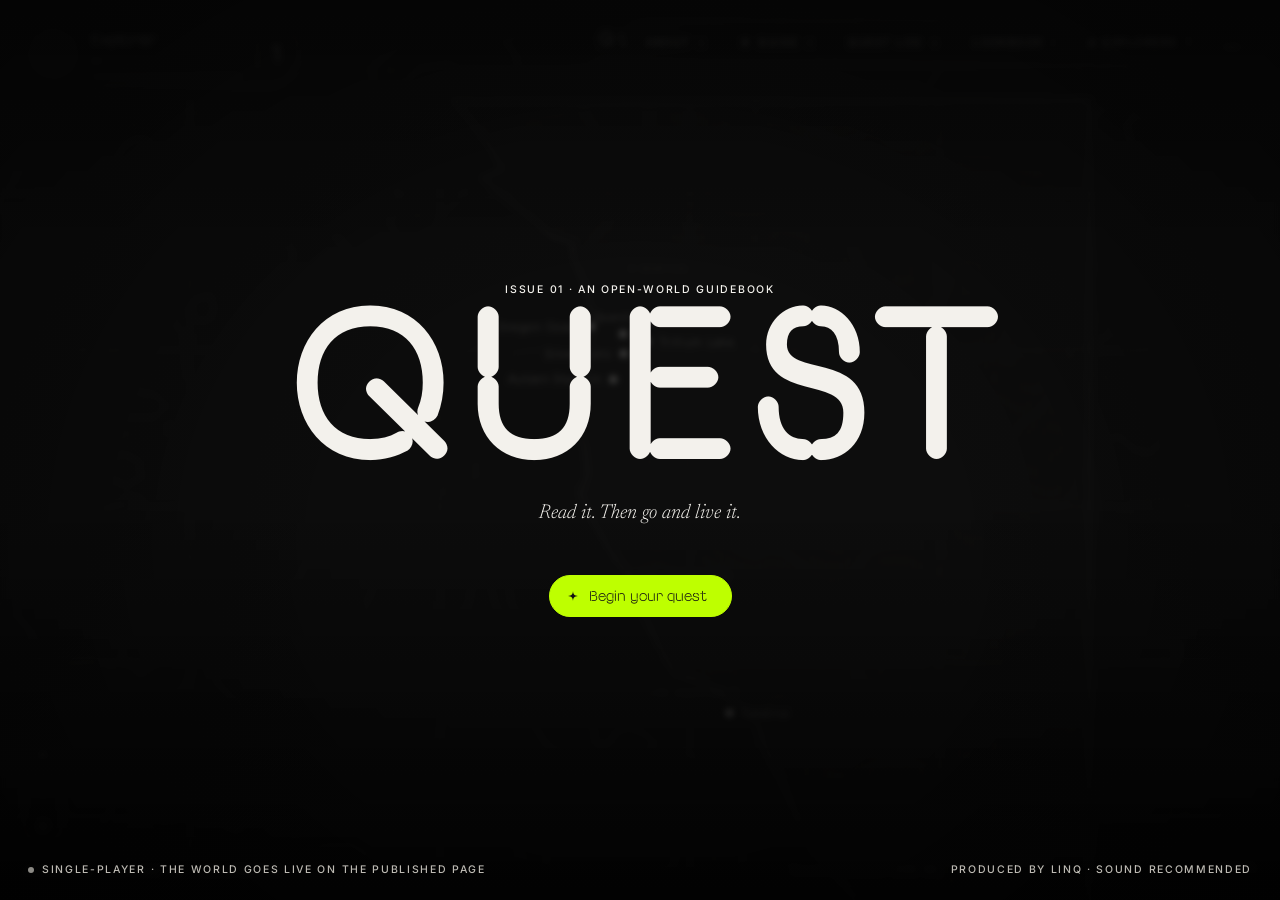
==== commit 97edfe94: "Guide opens as a side panel on the index; starter wardrobe Co-Authored-By: Claude Opus 5.5 <noreply@" ====
--- a/index.html
+++ b/index.html
@@ -440,6 +440,14 @@
 /* GUIDEBOOK */
 #book{position:fixed;inset:0;z-index:40;display:grid;grid-template-columns:250px 1fr;background:rgba(14,14,14,.94);backdrop-filter:blur(10px);-webkit-backdrop-filter:blur(10px);opacity:0;visibility:hidden;transition:opacity .6s,visibility .6s}
 #book.open{opacity:1;visibility:visible}
+@media(min-width:1001px){
+ #book{left:auto;width:min(1240px,82vw);grid-template-columns:210px minmax(0,1fr);transform:translateX(40px);transition:opacity .6s,visibility .6s,transform .8s var(--ease);border-left:1px solid var(--line);box-shadow:-40px 0 80px rgba(0,0,0,.45);background:rgba(14,14,14,.97)}
+ #book.open{transform:none}
+ #book .spread{padding:30px 34px 48px;gap:36px}
+ #book .bl .ov{left:32px;right:32px;gap:32px}
+ #book .bl .ov .h1{font-size:clamp(48px,5.4vw,96px)}
+ #book .ix-grid{grid-template-columns:repeat(auto-fill,minmax(200px,1fr))}
+}
 .rail{border-right:1px solid var(--line);padding:24px 18px 20px;overflow-y:auto;display:flex;flex-direction:column}
 .rail .brand{font-family:var(--display);font-size:22px;letter-spacing:.3em;padding-left:2px}
 .rail .bsub{margin:8px 0 26px;color:var(--grey)}
@@ -682,7 +690,7 @@
 <div class="hud" id="logo">QUEST</div>
 <div class="hud" id="tools">
   <button class="tool" data-about><span class="tl">About</span><kbd>A</kbd></button>
-  <button class="tool" data-open="book"><svg class="g"><use href="#spark"/></svg><span class="tl">Guide · read</span><kbd>B</kbd></button>
+  <button class="tool" data-open="book"><svg class="g"><use href="#spark"/></svg><span class="tl">Guide</span><kbd>B</kbd></button>
   <button class="tool" data-open="log"><span class="tl">Quest log</span><span class="badge" id="logBadge" hidden>0</span><kbd>Q</kbd></button>
   <button class="tool" data-open="cast"><span class="tl">Lookbook</span><span class="badge" id="invBadge" hidden>0</span><kbd>I</kbd></button>
   <button class="tool" data-open="ex"><span class="dot" id="onDot" style="background:var(--grey)"></span><span class="tl">Explorers</span><span id="onCount" class="muted">1</span></button>
@@ -755,6 +763,8 @@
 const KEY='quest.game.v1';
 const load=()=>{try{return JSON.parse(localStorage.getItem(KEY))}catch(e){return null}};
 let S=load();
+const STARTER=['whiteshirt','knit','trousers','lowtops','runners','beanie'];
+if(S&&!S.starter){S.inv=S.inv||[];STARTER.forEach(i=>S.inv.includes(i)||S.inv.push(i));S.equip=S.equip||{};if(!S.equip.Body)S.equip.Body='whiteshirt';if(!S.equip.Legs)S.equip.Legs='trousers';if(!S.equip.Feet)S.equip.Feet='lowtops';S.starter=true;try{localStorage.setItem(KEY,JSON.stringify(S))}catch(e){}}
 const save=()=>{try{localStorage.setItem(KEY,JSON.stringify(S))}catch(e){}};
 const spark=n=>`<span class="rating" aria-label="${n} of 3">${Array.from({length:n},()=>'<svg viewBox="0 0 100 100"><use href="#spark"/></svg>').join('')}</span>`;
 
@@ -802,7 +812,7 @@
   cooler:{t:'Hard-side cooler',slot:'Tool',r:2,st:{CRF:1,END:1},look:'coast',x:61,y:73,d:'Ice for the catch on the walk back to the fire. Shellfish go on ice straight from the rock.',f:'Hard-side · Bone'},
   skillet:{t:'Octagonal cast-iron skillet',slot:'Tool',r:3,st:{CRF:3},look:null,d:'Handled cast iron that goes straight onto beach coals. Mussels, seaweed, lemon, done.',f:'Cast iron · Coil handles'},
   blazer:{t:'Black tailored jacket',slot:'Body',r:3,st:{STY:3},look:'shanghai',x:44,y:47,life:'tbc',d:'Single-breasted, soft shoulder, worn open over a white shirt. Built for a city at dawn.',f:'Wool blend · Black'},
-  whiteshirt:{t:'White camp-collar shirt',slot:'Body',r:1,st:{STY:1},look:'shanghai',x:52,y:38,life:'tbc',d:'Crisp white, open collar, no tie. The base of every Shanghai look.',f:'Cotton poplin · White'},
+  whiteshirt:{t:'White camp-collar shirt',slot:'Body',r:1,st:{STY:1},look:'shanghai',x:50,y:60,life:'tbc',d:'Crisp white, open collar, no tie. The base of every Shanghai look.',f:'Cotton poplin · White'},
   trousers:{t:'Black wide trousers',slot:'Legs',r:2,st:{STY:2},look:'shanghai',x:38,y:70,life:'tbc',d:'High rise, wide leg, a clean break over the shoe.',f:'Wool blend · Black'},
   yellowsneak:{t:'Yellow court sneakers',slot:'Feet',r:2,st:{STY:1,END:1},look:'shanghai',x:6,y:97,life:'tbc',d:'The single hit of colour against black and white.',f:'Leather · Yellow'},
   campuffer:{t:'Camo down hoodie',slot:'Body',r:3,st:{END:3},look:'troutlake',x:51,y:52,life:'tbc',d:'Packable down in a woodland camo, hood up for the forest and the cave.',f:'Down fill · Woodland camo'},
@@ -969,7 +979,7 @@
 const QSK={'q-catalina':{dive:3,trail:2},'q-sail':{sea:3,nav:1},'q-ceviche':{forage:2,fire:1},'q-tct':{trail:3,nav:2},'q-cove':{nav:1},'q-lights':{night:3,nav:1},'q-wear':{night:1,style:2},'q-falls':{trail:2},'q-tenfalls':{trail:3},'q-curtain':{trail:1},'q-culture':{sound:3},'q-sideline':{sound:2},'q-dawn':{trail:1},'q-forage':{forage:3},'q-beachfire':{fire:3,forage:1},'q-swing':{trail:1},'q-make':{craft:3},'q-tokyo':{nav:2,forage:1},'q-bund':{nav:2,style:2},'q-bridge':{nav:2},'q-night':{nav:1,style:1,sound:1},'q-cave':{nav:3,trail:1},'q-cabin':{fire:2,craft:1},'q-creek':{trail:1},'q-secret':{nav:3}};
 const skStr=q=>Object.entries(QSK[q.id]||{}).map(([k,v])=>SKILLS[k]+' +'+v).join(' · ');
 /* ============ STATE ============ */
-function fresh(name,cls,look){return{v:2,name,cls,look,xp:0,zone:'portland',acc:{},done:[],inv:[],equip:{},seenInv:0,secret:false,created:Date.now()}}
+function fresh(name,cls,look){return{v:2,name,cls,look,xp:0,zone:'portland',acc:{},done:[],inv:[...STARTER],equip:{Body:'whiteshirt',Legs:'trousers',Feet:'lowtops'},starter:true,seenInv:0,secret:false,created:Date.now()}}
 if(S&&!S.look)S.look={skin:1,hair:0,hc:0};
 const lvl=()=>S?lvOf(S.xp):1;
 const unlocked=z=>lvl()>=ZONES[z].lv;
@@ -1370,7 +1380,7 @@
   if(t.closest('[data-closerew]')){const g=t.closest('[data-go]');$('#rewM').classList.remove('open');if(pendingLevel)setTimeout(showLevel,500);if(g)openBook(g.dataset.go,0);return}
   if(t.closest('[data-castopen]')){$('#rewM').classList.remove('open');openCast();if(pendingLevel)setTimeout(showLevel,600);return}
   if(t.closest('[data-close]')){const d=t.closest('.drawer,#book,#cast');if(!d)return;if(d.id==='book')closeBook();else if(d.id==='cast')$('#cast').classList.remove('open');else closeDrawers();return}
-  const o=t.closest('[data-open]');if(o){SND.tick();const w=o.dataset.open;if(w==='book')$('#book').classList.contains('open')?closeBook():openBook(B.ch||chIdx(S.zone),B.ch?B.sp:0);else if(w==='log'){$('#logD').classList.contains('open')?closeDrawers():(renderLog(),openD('logD'))}else if(w==='cast')openCast();else if(w==='ex'){$('#exD').classList.contains('open')?closeDrawers():(renderEx(),openD('exD'))}return}
+  const o=t.closest('[data-open]');if(o){SND.tick();const w=o.dataset.open;if(w==='book')$('#book').classList.contains('open')?closeBook():openBook(B.ch||'index',B.ch?B.sp:0);else if(w==='log'){$('#logD').classList.contains('open')?closeDrawers():(renderLog(),openD('logD'))}else if(w==='cast')openCast();else if(w==='ex'){$('#exD').classList.contains('open')?closeDrawers():(renderEx(),openD('exD'))}return}
   const tr=t.closest('[data-travel]');if(tr){closeBook();travel(tr.dataset.travel);return}
   const ac=t.closest('[data-accept]');if(ac){accept(ac.dataset.accept);return}
   const by=t.closest('[data-buy]');if(by){const id=by.dataset.buy;if((S.qt||0)>=price(id)&&!S.inv.includes(id)){S.qt-=price(id);S.inv.push(id);save();SND.loot();toast('Unlocked · '+ITEMS[id].t);refresh()}return}
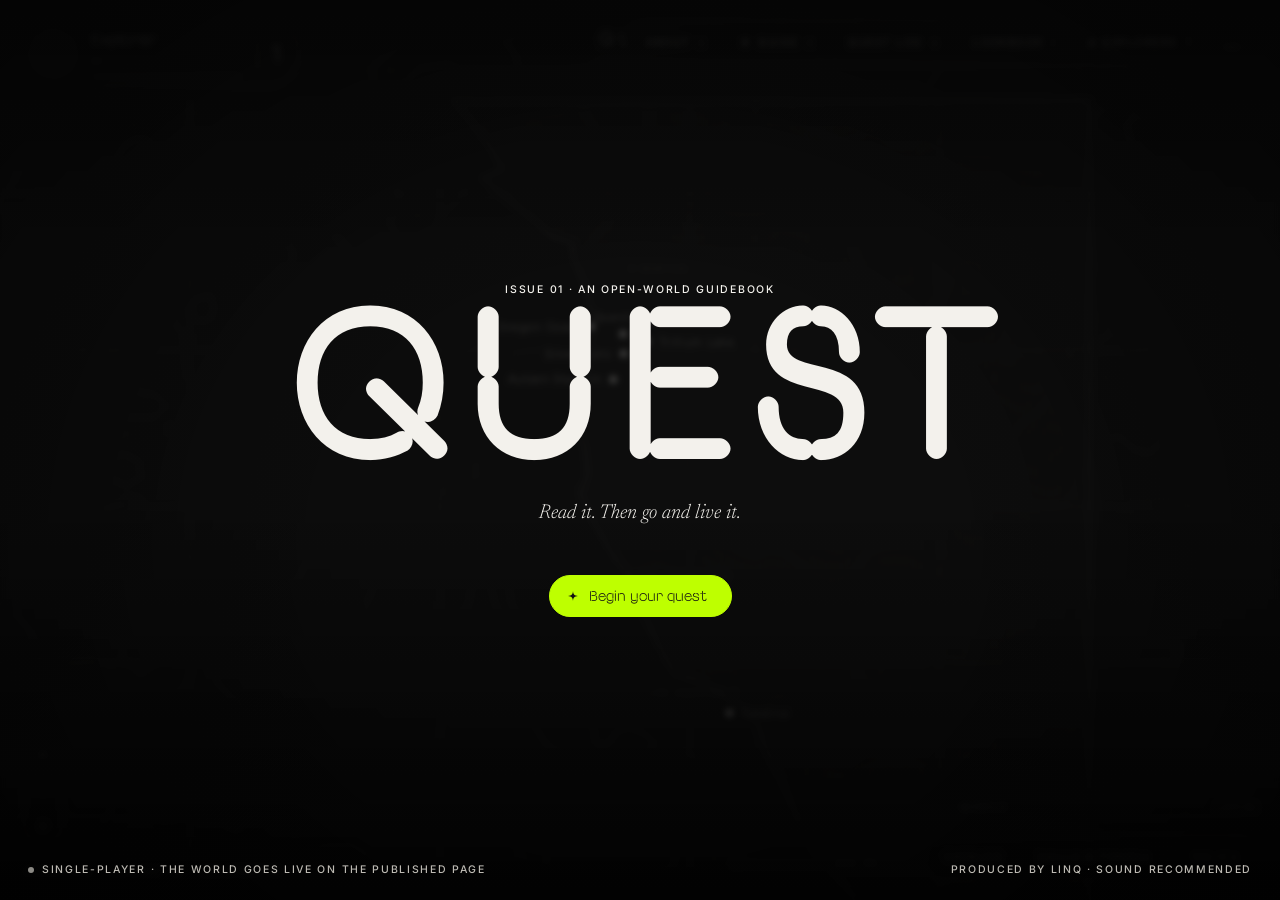
==== commit ac0d7232: "Catalog, Skills & Tokens and Relics dock in the bottom right Co-Authored-By: Claude Opus 5.5 <norepl" ====
--- a/index.html
+++ b/index.html
@@ -155,16 +155,18 @@
 #zoom{left:24px;bottom:56px;display:flex;flex-direction:column;border:1px solid var(--line);border-radius:22px;background:rgba(18,18,18,.78);overflow:hidden}
 #zoom button{width:36px;height:36px;font-family:var(--sans);font-size:15px;color:#cfccc5;transition:background .3s}
 #zoom button:hover{background:var(--bone);color:var(--ink)}
-#feed{right:20px;bottom:20px;width:300px;pointer-events:none}
+#feed{right:20px;bottom:80px;width:300px;pointer-events:none}
+#dock{right:20px;bottom:20px;display:flex;gap:6px;padding:6px;background:rgba(18,18,18,.78);backdrop-filter:blur(12px);-webkit-backdrop-filter:blur(12px);border:1px solid var(--line);border-radius:999px}
+#dock .tool:hover{background:var(--bone);color:var(--ink)}
 #feed .row{display:flex;gap:10px;align-items:baseline;padding:8px 0;border-top:1px solid var(--line);font-family:var(--sans);font-size:12px;line-height:1.45;color:#cfccc5;animation:feedin .8s var(--ease)}
 #feed .row:first-child{border-top:0}
 #feed .row .t{font-size:10px;color:var(--grey);flex:none;width:34px}
 @keyframes feedin{from{opacity:0;transform:translateY(8px)}}
 #feed .fh{display:flex;justify-content:space-between;color:var(--grey);margin-bottom:6px}
 #hint{left:50%;bottom:28px;transform:translateX(-50%);font-style:italic;font-size:17px;color:#cfccc5;text-align:center;transition:opacity .8s;pointer-events:none;max-width:520px}
-#scale{right:340px;bottom:24px;display:flex;align-items:center;gap:10px;color:var(--grey);pointer-events:none}
+#scale{right:400px;bottom:30px;display:flex;align-items:center;gap:10px;color:var(--grey);pointer-events:none}
 #scale i{display:block;height:5px;border:1px solid var(--grey);border-top:0}
-@media(max-width:900px){#logo,#feed,#scale,#coord{display:none}#tools .tool span.tl{display:none}#pcard .xp{width:90px}#tools{top:auto;bottom:16px;right:50%;transform:translateX(50%)}#zoom{bottom:80px}}
+@media(max-width:900px){#logo,#feed,#scale,#coord{display:none}#dock{bottom:72px;right:50%;transform:translateX(50%)}#dock .tool{padding:8px 11px;font-size:9.5px;white-space:nowrap}#dockQt{display:none}#hint{bottom:128px;font-size:14px}#tools .tool span.tl{display:none}#pcard .xp{width:90px}#tools{top:auto;bottom:16px;right:50%;transform:translateX(50%)}#zoom{bottom:80px}}
 
 /* DRAWERS */
 .drawer{position:fixed;top:0;bottom:0;z-index:30;width:min(440px,100vw);background:rgba(18,18,18,.96);backdrop-filter:blur(16px);-webkit-backdrop-filter:blur(16px);transition:transform .8s var(--ease);overflow-y:auto;overscroll-behavior:contain}
@@ -699,6 +701,7 @@
 <div class="hud" id="zoom"><button id="zIn" aria-label="Zoom in">+</button><button id="zOut" aria-label="Zoom out">−</button><button id="zHome" aria-label="Recentre" style="font-size:11px">◎</button></div>
 <div class="hud lbl" id="coord"><span id="cZone">Quest HQ</span><span><b id="cLat">45.5152° N</b></span><span><b id="cLon">122.6784° W</b></span></div>
 <div class="hud lbl" id="scale"><i id="scaleBar" style="width:80px"></i><span id="scaleTxt">100 mi</span></div>
+<div class="hud" id="dock"><button class="tool" data-go="kit"><span class="tl">Catalog</span></button><button class="tool" data-go="skills"><span class="tl">Skills &amp; Tokens</span><span class="muted" id="dockQt"></span></button><button class="tool" data-go="relics"><span class="tl">Relics</span></button></div>
 <div class="hud" id="feed"><div class="fh lbl"><span>World</span><span id="feedSub">Live</span></div><div id="feedRows"></div></div>
 <div class="hud" id="hint"></div>
 
@@ -1370,7 +1373,7 @@
 function openCast(){S.seenInv=S.inv.length;save();renderCast();$('#cast').classList.add('open');SND.tick()}
 
 /* player card */
-function renderCard(){const l=lvl(),a=LV[l-1],b=LV[l]||LV[l-1]+1000;$('#pName').textContent=S.name;$('#pCls').textContent=CLASSES[S.cls].n;$('#pLv').textContent=l;$('#pXp').style.width=Math.min(100,(S.xp-a)/(b-a)*100)+'%';$('#pAv').innerHTML=pxAvatar(S.look,S.equip,'78 14 84 84',30,30)}
+function renderCard(){const dq=document.getElementById('dockQt');if(dq)dq.textContent=(S.qt||0)+' QT';const l=lvl(),a=LV[l-1],b=LV[l]||LV[l-1]+1000;$('#pName').textContent=S.name;$('#pCls').textContent=CLASSES[S.cls].n;$('#pLv').textContent=l;$('#pXp').style.width=Math.min(100,(S.xp-a)/(b-a)*100)+'%';$('#pAv').innerHTML=pxAvatar(S.look,S.equip,'78 14 84 84',30,30)}
 function refresh(){renderCard();renderZones();renderMe();renderLog();if($('#cast').classList.contains('open'))renderCast();else{const n=S.inv.length-(S.seenInv||0);$('#invBadge').hidden=n<=0;$('#invBadge').textContent=n}if($('#book').classList.contains('open')){const keep=curEl&&curEl.scrollTop;renderBook(0);if(curEl&&keep)curEl.scrollTop=keep}}
 
 /* ============ EVENTS ============ */
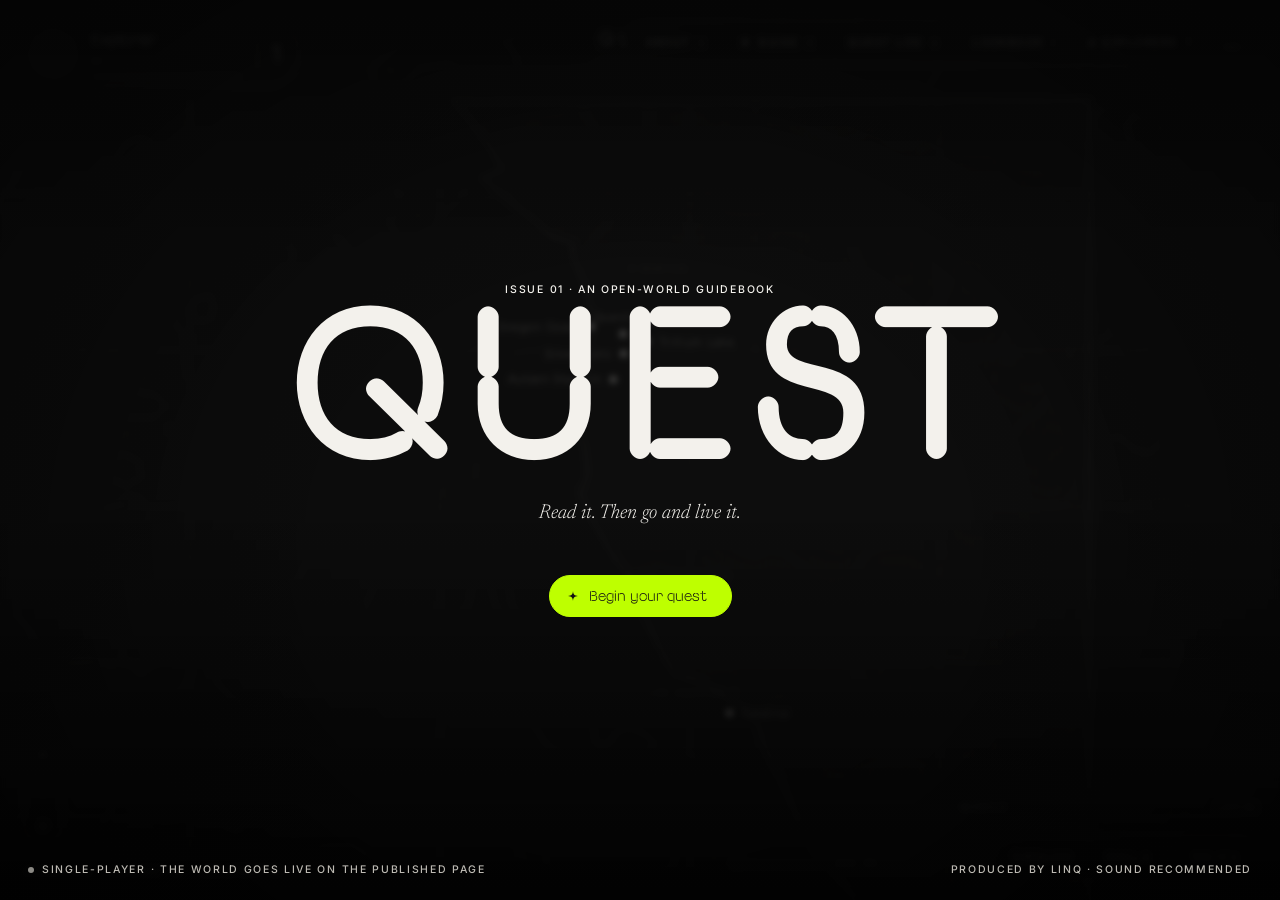
==== commit 993314c6: "Fitting room rebuild, crisp mannequin, Skills rename, film sizing fix Co-Authored-By: Claude Opus 5." ====
--- a/index.html
+++ b/index.html
@@ -342,6 +342,46 @@
 .lq .pb i{flex:1;height:3px;background:rgba(243,241,236,.14);position:relative}.lq .pb i b{position:absolute;inset:0 auto 0 0;background:var(--lime)}
 .lq.done .t{color:#a9a6a0;text-decoration:line-through;text-decoration-color:rgba(243,241,236,.3)}
 .lg-empty{font-family:var(--sans);font-size:14px;color:#bdbab3;padding:14px 0}
+/* fitting room */
+.fit{min-height:100%;display:flex;flex-direction:column;background:#111}
+.fit-top{display:flex;align-items:center;gap:22px;padding:18px 28px;border-bottom:1px solid var(--line)}
+.fit-body{flex:1;display:grid;grid-template-columns:minmax(0,1.05fr) minmax(0,1fr);min-height:0}
+.fit-stage{position:sticky;top:0;align-self:start;height:calc(100vh - 59px);background:radial-gradient(ellipse at 50% 40%,#f1efea 0%,#e2dfd8 55%,#cfcbc3 100%);overflow:hidden;display:flex;align-items:flex-end;justify-content:center;padding:70px 0 40px}
+.fit-stage::before{content:"";position:absolute;inset:0;opacity:.28;mix-blend-mode:multiply;pointer-events:none;background-image:url("data:image/svg+xml,%3Csvg xmlns='http://www.w3.org/2000/svg' width='200' height='200'%3E%3Cfilter id='n'%3E%3CfeTurbulence type='fractalNoise' baseFrequency='.9' numOctaves='2'/%3E%3C/filter%3E%3Crect width='200' height='200' filter='url(%23n)'/%3E%3C/svg%3E")}
+.fit-stage::after{content:"";position:absolute;left:30%;right:30%;bottom:34px;height:26px;border-radius:50%;background:radial-gradient(ellipse,rgba(0,0,0,.35),transparent 70%);filter:blur(4px)}
+.bigno{position:absolute;left:26px;top:22px;font-family:var(--display);font-size:clamp(70px,9vw,150px);line-height:.86;color:transparent;-webkit-text-stroke:1px rgba(20,20,20,.28);letter-spacing:.02em;pointer-events:none}
+.fitfig{position:relative;z-index:2;height:min(74vh,700px);aspect-ratio:240/520}
+.fsvg{width:100%;height:100%;overflow:visible;filter:drop-shadow(16px 6px 0 rgba(0,0,0,.07))}
+.fsvg .hit{fill:transparent;cursor:pointer;stroke:transparent;transition:stroke .3s}
+.fsvg .hit:hover,.fsvg .hit.on{stroke:#BEFF00;stroke-width:1.2;stroke-dasharray:3 3}
+.call{position:absolute;display:flex;align-items:center;gap:10px;color:#141414;text-align:left;white-space:nowrap;cursor:pointer}
+.call i{width:44px;height:1px;background:rgba(20,20,20,.5);position:relative;flex:none}.call i::before{content:"";position:absolute;left:-4px;top:-3.5px;width:8px;height:8px;border-radius:50%;background:#141414}
+.call.l{flex-direction:row-reverse;text-align:right}.call.l i::before{left:auto;right:-4px}
+.call span{font-family:var(--sans);font-size:12px;line-height:1.35;color:#2a2a2a}
+.call b{display:block;font-weight:500;font-size:10px;letter-spacing:.16em;text-transform:uppercase;color:#141414}
+.call em{font-style:normal;color:#8a867f}
+.call:hover span,.call.on span{color:#000}.call.on i::before{background:#BEFF00;box-shadow:0 0 0 2px #141414}
+.credits{position:absolute;left:26px;bottom:26px;z-index:3;font-family:var(--sans);font-size:12px;color:#2a2a2a;display:grid;gap:5px;max-width:240px}
+.credits .lbl{color:#141414;margin-bottom:4px}.credits em{font-style:normal;color:#8a867f;display:inline-block;width:86px}
+.finish{position:absolute;right:22px;bottom:26px;z-index:3;display:flex;gap:8px}
+.finish button{width:22px;height:22px;border-radius:50%;border:1px solid rgba(0,0,0,.25)}.finish button.on{outline:2px solid #141414;outline-offset:2px}
+.fit-panel{padding:26px 30px 40px;border-left:1px solid var(--line);display:flex;flex-direction:column;gap:20px;min-width:0}
+.tabs{display:flex;flex-wrap:wrap;gap:6px}
+.tabs button{font-family:var(--sans);font-size:11px;font-weight:500;letter-spacing:.14em;text-transform:uppercase;padding:9px 14px;border:1px solid var(--line);border-radius:999px;color:#cfccc5;display:flex;gap:8px}
+.tabs button span{color:var(--grey)}.tabs button.on{background:var(--bone);color:var(--ink);border-color:var(--bone)}.tabs button.on span{color:#555}
+.fp-h{display:flex;justify-content:space-between;align-items:end;border-bottom:1px solid var(--line);padding-bottom:14px}
+.fp-h .disp{font-size:38px;line-height:1;margin-top:6px}
+.pgrid{display:grid;grid-template-columns:repeat(auto-fill,minmax(150px,1fr));gap:14px}
+.pc{text-align:left;display:flex;flex-direction:column;gap:6px;cursor:pointer}
+.pc .pi{position:relative;aspect-ratio:4/5;overflow:hidden;background:#1d1d1d;outline:1px solid transparent;transition:outline-color .3s}
+.pc:hover .pi{outline-color:rgba(243,241,236,.6)}.pc.on .pi{outline:2px solid var(--lime)}
+.pc .tag{position:absolute;left:8px;top:8px;background:var(--lime);color:var(--ink);font-family:var(--sans);font-size:9.5px;font-weight:600;letter-spacing:.14em;text-transform:uppercase;padding:4px 7px}
+.pc b{font-family:var(--display);font-weight:400;font-size:15px;line-height:1.2;color:var(--bone)}
+.pc small{font-family:var(--sans);font-size:11.5px;color:#a9a6a0}
+.pc.lk .pi{filter:grayscale(1) brightness(.5)}.pc.lk b{color:#8c8a85}
+.fstats{display:grid;grid-template-columns:repeat(4,1fr);border-top:1px solid var(--line);margin-top:auto}
+.fstats div{padding:12px 0;font-family:var(--sans);font-size:10.5px;letter-spacing:.14em;text-transform:uppercase;color:#a9a6a0}.fstats b{display:block;font-family:var(--display);font-weight:400;font-size:22px;color:var(--bone);letter-spacing:0;margin-top:4px}.fstats b.up{color:var(--lime)}
+@media(max-width:1000px){.fit-body{grid-template-columns:1fr}.fit-stage{position:relative;height:72vh}.fitfig{height:58vh}.call span{font-size:10.5px}.call i{width:22px}.call.l{display:none}.fit-top{gap:12px;padding:14px 16px}.fit-top .lbl.muted{display:none}.fit-panel{padding:20px 16px 40px}.bigno{font-size:64px}.credits{display:none}}
 /* film */
 .filmbox video,.reel video{opacity:0;transition:opacity 1.8s ease;filter:saturate(.72) contrast(1.06)}
 .filmbox video.on,.reel video.on{opacity:1}
@@ -626,7 +666,7 @@
 .kc .disp{font-size:13px;line-height:1.15;margin:4px 0 2px}
 @media(max-width:1000px){#book{grid-template-columns:1fr}.rail{display:none}.spread,.spread.r12,.spread.r21{grid-template-columns:1fr;padding:24px 20px}.qgrid,.std,.mani,.steps4,.traits{grid-template-columns:1fr}.trait:nth-child(odd){border-right:0}.trait:nth-child(even){padding-left:0}.btop,.bbot{padding:0 16px}.stack{min-height:0}.fill{min-height:300px}}
 
-@media(max-width:820px){
+@media(max-width:1000px){
  #book{grid-template-columns:minmax(0,1fr)!important}#book>*{min-width:0}.bbody,.btop,.bbot{min-width:0;max-width:100vw}.folio{display:none}
  .spread,.spread.r12,.spread.r21{display:flex!important;flex-direction:column;gap:28px;padding:22px 18px 40px!important}
  .spread>*{flex:none;min-width:0;max-width:100%}
@@ -701,7 +741,7 @@
 <div class="hud" id="zoom"><button id="zIn" aria-label="Zoom in">+</button><button id="zOut" aria-label="Zoom out">−</button><button id="zHome" aria-label="Recentre" style="font-size:11px">◎</button></div>
 <div class="hud lbl" id="coord"><span id="cZone">Quest HQ</span><span><b id="cLat">45.5152° N</b></span><span><b id="cLon">122.6784° W</b></span></div>
 <div class="hud lbl" id="scale"><i id="scaleBar" style="width:80px"></i><span id="scaleTxt">100 mi</span></div>
-<div class="hud" id="dock"><button class="tool" data-go="kit"><span class="tl">Catalog</span></button><button class="tool" data-go="skills"><span class="tl">Skills &amp; Tokens</span><span class="muted" id="dockQt"></span></button><button class="tool" data-go="relics"><span class="tl">Relics</span></button></div>
+<div class="hud" id="dock"><button class="tool" data-go="kit"><span class="tl">Catalog</span></button><button class="tool" data-go="skills"><span class="tl">Skills</span><span class="muted" id="dockQt"></span></button><button class="tool" data-go="relics"><span class="tl">Relics</span></button></div>
 <div class="hud" id="feed"><div class="fh lbl"><span>World</span><span id="feedSub">Live</span></div><div id="feedRows"></div></div>
 <div class="hud" id="hint"></div>
 
@@ -779,7 +819,7 @@
   design:{n:'Design Enthusiast',img:'img/cabin.jpg',copy:'Here for the craft: the tool, the maker, the process behind the object.',st:{CRF:9,STY:6,FOC:5,END:3},bonus:['Design','Culinary'],perk:'+25% XP on Design and Culinary quests'}
 };
 const STATN={END:'Endurance',STY:'Style',CRF:'Craft',FOC:'Focus'};
-const SKINS=['#1a1a1a','#3a3836','#6E6B66','#0c0c0c'],HAIRS=['crop','long','bun'],HCOL=['#17120F','#5A3A22','#C9A26B','#8E8E8E'];
+const SKINS=['#151515','#3a3836','#8a8680','#E9E6DF'],HAIRS=['crop','long','bun'],HCOL=['#17120F','#5A3A22','#C9A26B','#8E8E8E'];
 const LV=[0,150,400,750,1200,1800,2600,3600];
 const lvOf=xp=>{let l=1;LV.forEach((t,i)=>{if(xp>=t)l=i+1});return Math.min(l,LV.length)};
 const RAR=['','Common','Rare','Epic','Legendary'];
@@ -946,7 +986,7 @@
   if(tool==='rig')s+=`<rect x="160" y="214" width="16" height="96" rx="3" fill="#5c5f66" transform="rotate(-8 168 262)"/><circle cx="178" cy="298" r="9.5" fill="${sk}"/>`;
   if(charm){const gi=CHARMGLYPH[charm]??3;s+=`<g transform="translate(166 18) scale(.42)" style="color:#BEFF00">${RELIC[gi]()}</g>`}
   return s}
-const avatarSVG=(look,eq,vb='0 0 240 520')=>`<svg viewBox="${vb}" aria-hidden="true" class="hz"><g filter="url(#haze)">${avatarInner(look,eq)}</g></svg>`;
+const avatarSVG=(look,eq,vb='0 0 240 520')=>`<svg viewBox="${vb}" aria-hidden="true" class="hz">${avatarInner(look,eq)}</svg>`;
 const itemSVG=id=>{const it=ITEMS[id];if(it.slot==='Charm')return `<svg viewBox="0 0 100 100" style="color:#BEFF00;width:60%">${RELIC[CHARMGLYPH[id]??3]()}</svg>`;const e={};e[it.slot]=id;const vbs={Head:'70 10 100 100',Body:'40 100 160 210',Legs:'60 230 120 270',Feet:'70 440 100 70',Tool:'20 120 220 280'};return avatarSVG(S&&S.look,e,vbs[it.slot])};
 
 /* ============ PIXEL ENGINE ============ */
@@ -1195,7 +1235,7 @@
    facts:[['Getting there','From Portland, east through the Columbia River Gorge to White Salmon, then north toward Mount Adams.'],['The caves','Lava tubes and ice caves lie in the Gifford Pinchot National Forest near Trout Lake. Check access and seasonal closures with the Forest first.'],['Underground','Two light sources per person, a helmet, and someone who has been before.'],['The mountain','Mount Adams rises to the north. Weather turns fast; pack layers.']],
    standard:['Leave the phone in the car for a day.','Two lights each underground, always.','Cook one pot for the whole cabin.','Leave the forest as you found it.'],srcs:[]},
  {id:'kit',kind:'kit',n:'10',t:'The Catalog'},
- {id:'skills',kind:'skills',n:'00',t:'Skills & Tokens'},
+ {id:'skills',kind:'skills',n:'00',t:'Skills'},
  {id:'relics',kind:'relics',n:'11',t:'Relics'}
 ];
 {let k=0;CHAPTERS.forEach(c=>{c.n=c.kind==='hq'?'HQ':String(k++).padStart(2,'0')})}
@@ -1248,7 +1288,7 @@
     <div class="col mid"><span class="ch-num">${c.n} — The film</span><div class="h1" style="font-size:clamp(40px,4.4vw,68px)">${esc(e[1])}</div><p class="verdict">${esc(e[2])}</p><dl class="meta"><dt>Runtime</dt><dd>${e[3]}</dd><dt>Footage</dt><dd>From the field, unscripted</dd>${c.film?`<dt>Long form</dt><dd><a href="${c.film[0]}" target="_blank" rel="noopener">${esc(c.film[1])} ↗</a></dd>`:''}</dl><p class="note" style="margin-top:14px">Turning on the film’s sound pauses the soundscape. It comes back when you turn the page.</p><div class="acts"><button class="btn" data-next>Read the story</button></div></div>`}
   case 'linq':return `<div class="col mid" style="align-items:center"><div class="filmbox v"><video src="vid/footwear-reel.mp4" autoplay muted loop playsinline></video><div class="vfc"></div><div class="vfl lbl"><span class="rec"><i></i>LINQ workshop</span><span>0:14</span></div></div></div>
     <div class="col mid"><span class="ch-num">${c.n} — Made by LINQ</span><div class="h1" style="font-size:clamp(40px,4.4vw,68px)">The gear goes where the quest goes</div><p class="verdict">Quest is about going out into the world. LINQ makes what you wear when you get there: footwear molded and finished by hand, tested on the Bund, in the creek at Trout Lake and on the coast.</p><div class="stack2" style="flex-direction:row"><img src="img/fw-hands.jpg" alt="" style="max-height:26vh;width:auto"><img src="img/fw-rows.jpg" alt="" style="max-height:26vh;width:auto"></div><div class="acts"><button class="btn lime" data-next>Open the catalog</button></div></div>`;
-  case 'skills':{const sk=S.skills||{};return `<div class="col mid"><span class="ch-num">${c.n} — Skills & Tokens</span><div class="h1" style="font-size:clamp(40px,4.4vw,68px)">Life quests become real skills</div><p class="verdict">Every quest teaches something you keep: how to read a tide, cook on coals, shoot the night sky, find your way through a city without a map. Skills earn XP. XP earns Quest Tokens. Tokens unlock gear in game now, and in life at launch.</p>
+  case 'skills':{const sk=S.skills||{};return `<div class="col mid"><span class="ch-num">${c.n} — Skills</span><div class="h1" style="font-size:clamp(40px,4.4vw,68px)">Life quests become real skills</div><p class="verdict">Every quest teaches something you keep: how to read a tide, cook on coals, shoot the night sky, find your way through a city without a map. Skills earn XP. XP earns Quest Tokens. Tokens unlock gear in game now, and in life at launch.</p>
     <div class="flow">${['Go','Learn','Level','Earn','Wear'].map((s,i)=>`<div><b>${String(i+1).padStart(2,'0')}</b><span>${s}</span></div>`).join('<i></i>')}</div>
     <dl class="meta" style="margin-top:22px"><dt>Wallet</dt><dd><span class="lime">${S.qt||0} QT</span> · 1 QT per 5 XP</dd><dt>Spend in game</dt><dd>Unlock any piece in the catalog for your casting board</dd><dt>Spend in life</dt><dd>Partner and LINQ redemption opens at launch</dd></dl></div>
     <div class="col mid"><span class="lbl muted">Your skills</span><div class="skl">${Object.entries(SKILLS).map(([k,n])=>`<div><span>${n}</span><span class="bar"><i style="width:${Math.min(100,(sk[k]||0)*10)}%"></i></span><b>${sk[k]||0}</b></div>`).join('')}</div><p class="note" style="margin-top:14px">Each quest lists the skills it trains. Ten points in a skill fills its bar.</p></div>`}
@@ -1350,26 +1390,30 @@
 const BOX={Head:[92,26,56,82],Body:[66,112,108,170],Legs:[74,242,92,224],Feet:[82,458,76,42],Tool:[150,200,94,180],Charm:[160,6,50,50]};
 const SLOTLBL={Head:['Headwear','#6F93C6'],Body:['Tops','#BEFF00'],Legs:['Pants','#8C8F43'],Feet:['Footwear','#F3F1EC'],Tool:['Accessories','#E08A1E'],Charm:['Charm','#BEFF00']};
 let lbView='look';
+let CS='Body';
+const HOT={Head:[120,62,'Headwear',[62,10]],Body:[120,180,'Tops',[64,30]],Legs:[120,350,'Pants',[64,62]],Feet:[120,478,'Footwear',[64,90]],Tool:[188,270,'Accessories',[-2,48]]};
 function renderCast(){const st=stats(),base=CLASSES[S.cls].st;const lookNo=String(S.done.length+1).padStart(2,'0');const z=ZONES[S.zone];
-  const bgSrc={catalina:'img/cove.jpg',trillium:'img/aurora-ridge.jpg',silverfalls:'img/sf-overhang.jpg',eugene:'img/oregon-field.jpg',coast:'img/coast-cliff.jpg',portland:'img/bow-dusk.jpg'}[S.zone]||'img/bow-dusk.jpg';
-  const rows=['Body','Legs','Head','Feet','Tool','Charm'].filter(sl=>S.equip[sl]||['Body','Legs','Tool'].includes(sl)).slice(0,4);
-  $('#stage').outerHTML=`<div id="stage" class="lb-wrap"><div class="lb-sheet">
-   <div class="lb-h"><div class="logo2">QUEST<sup>®</sup></div><div style="flex:1"></div><button class="lbl" data-close style="color:#cfccc5">Close · Esc</button></div>
-   <div class="lb-sub"><span>Issue 01 › ${esc(z.n)} › ${esc(S.name)}</span><span style="display:flex;gap:0"><span style="padding:0 18px;border-left:1px solid rgba(243,241,236,.5)">${CLASSES[S.cls].n} · LV ${lvl()}</span><span style="background:var(--lime);color:var(--ink);padding:0 18px">Look ${lookNo}</span></span></div>
-   <div class="lb-body"><div class="lb-win"><div class="os"><div class="bar"><span>Look ${lookNo} · ${esc(S.name)} · Studio, ${esc(z.n)}</span></div>
-     <div class="scene">${pxPhoto(bgSrc,110)}${pxAvatar(S.look,S.equip,'0 0 240 520',96,208,'fig')}
-       <div class="hud2"><span>${z.ll[0].toFixed(4)}° N · ${Math.abs(z.ll[1]).toFixed(4)}° W</span><span>${esc(z.el)}</span></div>
-       <div class="tagr">${Object.values(S.equip).map(id=>`<span>${esc(ITEMS[id].t)}</span>`).join('')||'<span>Base layer · earn the rest in the field</span>'}</div></div>
-     <div class="sw2"><span class="lbl muted" style="padding:6px 4px">Mannequin finish</span>${SKINS.map((c,i)=>`<button data-lskin="${i}" class="${S.look.skin===i?'on':''}" style="background:${c};width:22px;padding:0;height:22px;border-radius:50%"></button>`).join('')}<span class="lbl muted" style="padding:6px 4px 6px 14px">${["Ink","Smoke","Graphite","Void"][S.look.skin]||"Stone"} · faceless, ungendered</span></div></div></div>
-    <div class="lb-col">${rows.map(sl=>{const id=S.equip[sl],it=ITEMS[id];const [nm,col]=SLOTLBL[sl];
-      return `<div class="lb-row"><div class="flat">${it?pxItem(id,150):`<span class="em">—</span>`}</div><div class="info"><span class="d" style="background:${it?col:'transparent'};border:1px solid ${col}"></span><div><b>${nm}</b><small>${it?esc(it.t)+'<br>'+esc(it.f)+' · '+RAR[it.r]:'Earn a piece in the field, then tap it in the wardrobe below.'}</small></div>${it?`<button data-equip="${id}">Remove</button>`:''}</div></div>`}).join('')}</div></div>
-   <div class="lb-strip"><div>Tokens<b class="up">${S.qt||0} QT</b></div>${Object.keys(STATN).map(k=>`<div>${STATN[k]}<b class="${st[k]>base[k]?'up':''}">${st[k]}</b></div>`).join('')}<div>Quests<b>${S.done.length}</b></div><div>XP<b>${S.xp}</b></div></div></div>
-   <div class="qh" style="margin-top:34px"><span class="lbl">Wardrobe · tap to wear</span><span class="lbl muted">${S.inv.length}/${Object.keys(ITEMS).length} collected</span></div>
-   <div class="wgrid2">${Object.keys(ITEMS).map(id=>{const it=ITEMS[id],own=S.inv.includes(id),eq=S.equip[it.slot]===id;return `<button class="wf ${eq?'eqd':''} ${own?'':'lockd'}" ${own?`data-equip="${id}"`:''}><div class="ii">${pxItem(id,112)}</div><div class="ib">${it.slot} · ${RAR[it.r]}<b>${esc(it.t)}</b>${eq?'<span class="lime">Wearing</span>':own?'Wear':'Not yet earned'}</div></button>`}).join('')}</div>
-   <div class="qh" style="margin-top:34px"><span class="lbl">Relics</span><span class="lbl muted">${S.done.length}/${allQ().length}</span></div>
-   <div class="relgrid">${allQ().map(q=>`<div class="relic ${S.done.includes(q.id)?'got':''}">${relicSVG(q.relic)}${esc(q.t)}</div>`).join('')}</div></div>`;
+  const slots=['Body','Legs','Feet','Head','Tool','Charm'];
+  const owned=sl=>Object.keys(ITEMS).filter(id=>ITEMS[id].slot===sl&&S.inv.includes(id));
+  const hint=id=>{const q=allQ().find(q=>(q.loot||[]).includes(id));return q?'Earn on “'+q.t+'”':price(id)+' QT in the catalog'};
+  const fig=`<div class="fitfig"><svg viewBox="0 0 240 520" class="fsvg">${avatarInner(S.look,S.equip)}${Object.entries(HOT).map(([sl,[x,y]])=>`<rect data-cslot="${sl}" class="hit ${CS===sl?'on':''}" x="${sl==='Tool'?160:62}" y="${y-(sl==='Body'?70:sl==='Legs'?90:sl==='Feet'?24:30)}" width="${sl==='Tool'?60:116}" height="${sl==='Body'?140:sl==='Legs'?180:sl==='Feet'?44:60}" rx="6"/>`).join('')}</svg>
+   ${Object.entries(HOT).map(([sl,[x,y,nm,[lx,ly]]])=>{const it=ITEMS[S.equip[sl]];return `<button class="call ${lx<0?'l':''} ${CS===sl?'on':''}" data-cslot="${sl}" style="left:${lx<0?'auto':lx+'%'};${lx<0?'right:102%;':''}top:${ly}%"><i></i><span><b>${nm}</b>${it?esc(it.t):'<em>Empty · tap to dress</em>'}</span></button>`}).join('')}</div>`;
+  const items=Object.keys(ITEMS).filter(id=>ITEMS[id].slot===CS).sort((a,b)=>(S.inv.includes(b)-S.inv.includes(a)));
+  $('#stage').outerHTML=`<div id="stage" class="fit">
+   <div class="fit-top"><div class="logo2">QUEST<sup>®</sup></div><span class="lbl">Fitting room</span><span class="lbl muted">${esc(S.name)} · LV ${lvl()} · ${S.qt||0} QT</span><div style="flex:1"></div><button class="lbl" data-close style="color:#cfccc5">Close · Esc</button></div>
+   <div class="fit-body">
+    <div class="fit-stage"><div class="bigno">LOOK<br>${lookNo}</div>${fig}
+     <div class="credits"><span class="lbl">Look ${lookNo} · Studio, ${esc(z.n)}</span>${['Head','Body','Legs','Feet','Tool','Charm'].filter(sl=>S.equip[sl]).map(sl=>`<div><em>${SLOTLBL[sl][0]}</em>${esc(ITEMS[S.equip[sl]].t)}</div>`).join('')||'<div>Nothing on yet.</div>'}</div>
+     <div class="finish">${SKINS.map((c,i)=>`<button data-lskin="${i}" class="${S.look.skin===i?'on':''}" style="background:${c}" title="${["Ink","Smoke","Stone","Bone"][i]}"></button>`).join('')}</div></div>
+    <div class="fit-panel">
+     <div class="tabs">${slots.map(sl=>`<button data-cslot="${sl}" class="${CS===sl?'on':''}">${SLOTLBL[sl][0]}<span>${owned(sl).length}</span></button>`).join('')}</div>
+     <div class="fp-h"><div><span class="lbl muted">Choose your</span><div class="disp">${SLOTLBL[CS][0]}</div></div>${S.equip[CS]?`<button class="btn sm" data-equip="${S.equip[CS]}">Take it off</button>`:''}</div>
+     <div class="pgrid">${items.map(id=>{const it=ITEMS[id],own=S.inv.includes(id),on=S.equip[CS]===id;return `<button class="pc ${on?'on':''} ${own?'':'lk'}" ${own?`data-equip="${id}"`:`data-go="kit"`}><div class="pi">${prodImg(id)}${on?'<span class="tag">Wearing</span>':''}</div><b>${esc(it.t)}</b><small>${own?(on?'Tap to take off':'Tap to wear'):hint(id)}</small></button>`}).join('')}</div>
+     <div class="fstats">${Object.keys(STATN).map(k=>`<div><span>${STATN[k]}</span><b class="${st[k]>base[k]?'up':''}">${st[k]}</b></div>`).join('')}</div>
+    </div></div></div>`;
   $('#wardrobe').innerHTML='';
   const nNew=S.inv.length-(S.seenInv||0);$('#invBadge').hidden=nNew<=0;$('#invBadge').textContent=nNew}
+document.addEventListener('click',e=>{const c=e.target.closest('[data-cslot]');if(c&&document.getElementById('cast').classList.contains('open')){e.stopPropagation();CS=c.dataset.cslot;SND.tick&&SND.tick();renderCast()}},true);
 function openCast(){S.seenInv=S.inv.length;save();renderCast();$('#cast').classList.add('open');SND.tick()}
 
 /* player card */
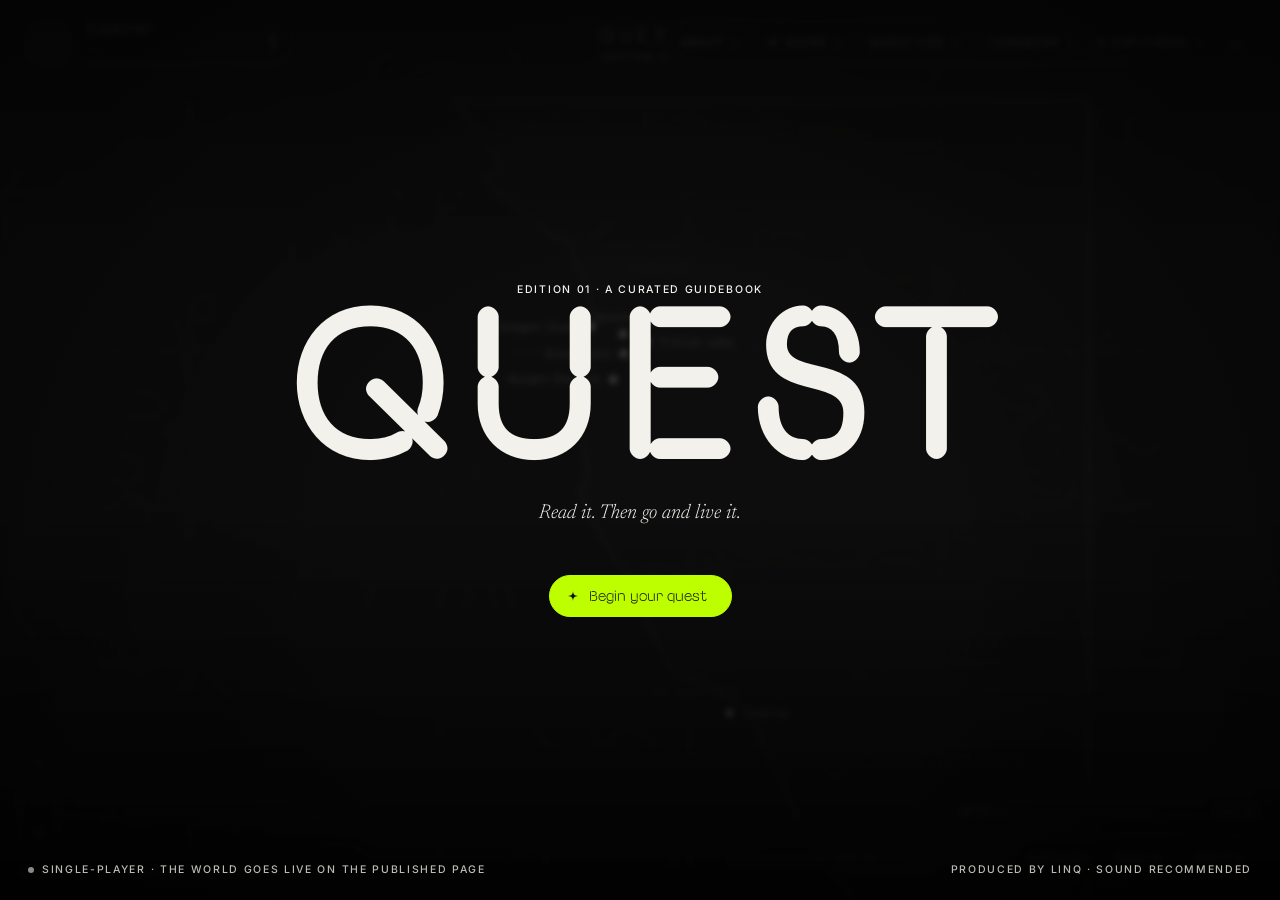
==== commit e056fb7a: "Editorial lookbook with gear slots, Before you go guides, editions, catalog separated from guide Co-" ====
--- a/index.html
+++ b/index.html
@@ -136,7 +136,15 @@
 #pcard .xp{width:150px;height:2px;background:var(--line);margin-top:8px;position:relative}
 #pcard .xp i{position:absolute;inset:0 auto 0 0;background:var(--lime);transition:width 1.2s var(--ease)}
 #pcard .lv{font-family:var(--display);font-size:24px;padding-left:14px;border-left:1px solid var(--line);margin-left:2px}
-#logo{top:26px;left:50%;transform:translateX(-50%);font-family:var(--display);font-size:20px;letter-spacing:.32em;padding-left:.32em;pointer-events:none}
+#logo{top:calc(var(--edge,20px) + 2px);left:50%;transform:translateX(-50%);font-family:var(--display);font-size:20px;letter-spacing:.32em;padding-left:.32em;color:var(--bone);display:flex;flex-direction:column;align-items:center;gap:4px;cursor:pointer}
+#logo small{font-family:var(--sans);font-size:9.5px;font-weight:500;letter-spacing:.18em;text-transform:uppercase;color:#a9a6a0}#logo:hover small{color:var(--lime)}
+#eds{position:fixed;inset:0;z-index:47;background:rgba(8,8,8,.7);backdrop-filter:blur(8px);display:flex;justify-content:center;align-items:flex-start;padding:80px 20px;opacity:0;visibility:hidden;transition:opacity .5s,visibility .5s;overflow-y:auto}#eds.open{opacity:1;visibility:visible}
+.eds-in{width:min(1040px,100%);background:#111;border:1px solid var(--line);padding:28px 32px 36px}.eds-h{display:flex;justify-content:space-between;padding-bottom:16px;border-bottom:1px solid var(--bone)}
+.eds-lead{font-size:20px;line-height:1.5;color:#dcd9d2;max-width:680px;margin:22px 0 26px}
+.eds-list{display:grid;grid-template-columns:1.4fr 1fr 1fr;gap:16px}.ed{display:flex;flex-direction:column;gap:12px}.ed img,.ed-blank{aspect-ratio:4/5;width:100%;object-fit:cover;background:repeating-linear-gradient(45deg,#161616 0 10px,#131313 10px 20px);border:1px solid var(--line)}.ed.lk{opacity:.55}
+.ed-t{font-family:var(--display);font-size:28px;margin:6px 0}.ed p{font-family:var(--sans);font-size:13px;color:#bdbab3;margin:0 0 10px}.ed-pg{display:flex;align-items:center;gap:10px;font-family:var(--sans);font-size:12px;color:#bdbab3;margin-bottom:14px}.ed-pg i{flex:1;height:2px;background:rgba(243,241,236,.12);position:relative}.ed-pg u{position:absolute;inset:0 auto 0 0;background:var(--lime)}
+.eds-carry{margin-top:28px;padding-top:16px;border-top:1px solid var(--line)}.eds-carry>div{display:grid;grid-template-columns:repeat(5,1fr);margin-top:10px}.eds-carry b{display:block;font-family:var(--display);font-weight:400;font-size:28px}.eds-carry span{font-family:var(--sans);font-size:10.5px;letter-spacing:.14em;text-transform:uppercase;color:#a9a6a0}
+@media(max-width:900px){.eds-list{grid-template-columns:1fr}.eds-carry>div{grid-template-columns:repeat(3,1fr);gap:12px}}
 #tools{top:20px;right:20px;display:flex;gap:6px;padding:6px;background:rgba(18,18,18,.78);backdrop-filter:blur(12px);-webkit-backdrop-filter:blur(12px);border:1px solid var(--line);border-radius:999px}
 .tool{display:flex;align-items:center;gap:8px;padding:9px 14px;border-radius:999px;font-family:var(--sans);font-size:10.5px;font-weight:500;letter-spacing:.14em;text-transform:uppercase;color:#cfccc5;transition:background .3s,color .3s;position:relative}
 .tool:hover,.tool.on{background:var(--bone);color:var(--ink)}
@@ -166,7 +174,7 @@
 #hint{left:50%;bottom:28px;transform:translateX(-50%);font-style:italic;font-size:17px;color:#cfccc5;text-align:center;transition:opacity .8s;pointer-events:none;max-width:520px}
 #scale{right:400px;bottom:30px;display:flex;align-items:center;gap:10px;color:var(--grey);pointer-events:none}
 #scale i{display:block;height:5px;border:1px solid var(--grey);border-top:0}
-@media(max-width:900px){#logo,#feed,#scale,#coord{display:none}#dock{bottom:72px;right:50%;transform:translateX(50%)}#dock .tool{padding:8px 11px;font-size:9.5px;white-space:nowrap}#dockQt{display:none}#hint{bottom:128px;font-size:14px}#tools .tool span.tl{display:none}#pcard .xp{width:90px}#tools{top:auto;bottom:16px;right:50%;transform:translateX(50%)}#zoom{bottom:80px}}
+@media(max-width:900px){#feed,#scale,#coord{display:none}#logo{font-size:14px;top:calc(var(--edge,12px) + 58px)}#dock{bottom:72px;right:50%;transform:translateX(50%)}#dock .tool{padding:8px 11px;font-size:9.5px;white-space:nowrap}#dockQt{display:none}#hint{bottom:128px;font-size:14px}#tools .tool span.tl{display:none}#pcard .xp{width:90px}#tools{top:auto;bottom:16px;right:50%;transform:translateX(50%)}#zoom{bottom:80px}}
 
 /* DRAWERS */
 .drawer{position:fixed;top:0;bottom:0;z-index:30;width:min(440px,100vw);background:rgba(18,18,18,.96);backdrop-filter:blur(16px);-webkit-backdrop-filter:blur(16px);transition:transform .8s var(--ease);overflow-y:auto;overscroll-behavior:contain}
@@ -382,6 +390,81 @@
 .fstats{display:grid;grid-template-columns:repeat(4,1fr);border-top:1px solid var(--line);margin-top:auto}
 .fstats div{padding:12px 0;font-family:var(--sans);font-size:10.5px;letter-spacing:.14em;text-transform:uppercase;color:#a9a6a0}.fstats b{display:block;font-family:var(--display);font-weight:400;font-size:22px;color:var(--bone);letter-spacing:0;margin-top:4px}.fstats b.up{color:var(--lime)}
 @media(max-width:1000px){.fit-body{grid-template-columns:1fr}.fit-stage{position:relative;height:72vh}.fitfig{height:58vh}.call span{font-size:10.5px}.call i{width:22px}.call.l{display:none}.fit-top{gap:12px;padding:14px 16px}.fit-top .lbl.muted{display:none}.fit-panel{padding:20px 16px 40px}.bigno{font-size:64px}.credits{display:none}}
+.fw-pair{display:grid;grid-template-columns:1fr 1fr;gap:14px;margin-top:6px}.fw-pair figure{margin:0}.fw-pair img{width:100%;aspect-ratio:4/5;object-fit:cover;filter:grayscale(.15) contrast(1.05);display:block}.fw-pair figcaption{font-family:var(--sans);font-size:10.5px;letter-spacing:.14em;text-transform:uppercase;color:var(--grey);padding-top:8px}
+/* before you go */
+.gd-grid{display:grid;grid-template-columns:repeat(4,minmax(0,1fr));gap:0;border-top:1px solid var(--bone)}
+.gd{padding:22px 24px 26px 0;border-right:1px solid var(--line);padding-left:24px}.gd:first-child{padding-left:0}.gd:last-child{border-right:0}
+.gd-h{display:block;font-family:var(--display);font-size:22px;margin-bottom:14px}
+.gd.d .gd-h{color:var(--lime)}.gd.x .gd-h{color:#ff7b5c}
+.gd ul{list-style:none;margin:0;padding:0;display:grid;gap:14px}
+.gd li{font-family:var(--serif);font-size:17px;line-height:1.45;color:#e2dfd8;padding-left:18px;position:relative}
+.gd li::before{content:"";position:absolute;left:0;top:.62em;width:8px;height:1px;background:currentColor;opacity:.6}
+.gd.d li::before{background:var(--lime);opacity:1}.gd.x li::before{background:#ff7b5c;opacity:1}
+.gd-facts{display:grid;grid-template-columns:repeat(4,minmax(0,1fr));gap:24px;margin-top:34px;padding-top:18px;border-top:1px solid var(--line)}
+.gd-facts p{font-family:var(--sans);font-size:13px;line-height:1.55;color:#bdbab3;margin-top:8px}
+@media(max-width:1000px){.gd-grid,.gd-facts{grid-template-columns:1fr}.gd{border-right:0;border-bottom:1px solid var(--line);padding-left:0}}
+/* lookbook */
+.lbk{min-height:100%;display:flex;flex-direction:column;background:#111}
+.lbk-top{display:flex;align-items:center;gap:var(--s4);padding:var(--s3) var(--s5);border-bottom:1px solid var(--line);height:56px}
+.lbk-body{flex:1;display:grid;grid-template-columns:minmax(0,1fr) 392px;min-height:0}
+.page{position:sticky;top:0;align-self:start;height:calc(100vh - 56px);display:flex;flex-direction:column;background:#ECEAE4;color:#141414;padding:var(--s5) var(--s6);overflow:hidden}
+.page::before{content:"";position:absolute;inset:0;opacity:.22;mix-blend-mode:multiply;pointer-events:none;background-image:url("data:image/svg+xml,%3Csvg xmlns='http://www.w3.org/2000/svg' width='200' height='200'%3E%3Cfilter id='n'%3E%3CfeTurbulence type='fractalNoise' baseFrequency='.9' numOctaves='2'/%3E%3C/filter%3E%3Crect width='200' height='200' filter='url(%23n)'/%3E%3C/svg%3E")}
+.pg-h,.pg-f{position:relative;display:flex;justify-content:space-between;align-items:center;font-family:var(--sans);font-size:10.5px;font-weight:500;letter-spacing:.16em;text-transform:uppercase;color:#141414}
+.pg-h{padding-bottom:var(--s3);border-bottom:1px solid #141414}
+.pg-f{padding-top:var(--s3);border-top:1px solid rgba(20,20,20,.35)}
+.pg-main{position:relative;flex:1;min-height:0;display:grid;grid-template-columns:minmax(200px,.8fr) minmax(0,1.2fr);gap:var(--s6);align-items:stretch;padding:var(--s5) 0}
+.pg-credit{display:flex;flex-direction:column;gap:var(--s5);min-width:0}
+.lookno{font-family:var(--display);font-size:clamp(84px,9vw,148px);line-height:.82;letter-spacing:-.01em}
+.lookno small{display:block;font-family:var(--sans);font-size:10.5px;font-weight:500;letter-spacing:.16em;text-transform:uppercase;margin-bottom:var(--s3)}
+.pg-credit ol{list-style:none;margin:0;padding:0;display:grid;gap:0}
+.pg-credit li{display:grid;grid-template-columns:28px 1fr;gap:var(--s3);padding:var(--s3) 0;border-top:1px solid rgba(20,20,20,.18);cursor:pointer}
+.pg-credit li:last-child{border-bottom:1px solid rgba(20,20,20,.18)}
+.pg-credit li em{font-style:normal;font-family:var(--sans);font-size:11px;font-weight:600;color:#141414;padding-top:2px}
+.pg-credit li b{display:block;font-family:var(--display);font-weight:400;font-size:17px;line-height:1.2}
+.pg-credit li span{font-family:var(--sans);font-size:11.5px;color:#5b5953}
+.pg-credit li.sel b{text-decoration:underline;text-decoration-color:#141414;text-underline-offset:4px}
+.pg-credit li.none{display:block;font-family:var(--sans);font-size:13px;color:#5b5953;cursor:default}
+.pg-note{font-family:var(--serif,Georgia),serif;font-style:italic;font-size:14px;line-height:1.5;color:#5b5953;margin:auto 0 0;max-width:260px}
+.pg-fig{position:relative;min-height:0;display:flex;align-items:flex-end;justify-content:center}
+.pg-fig::after{content:"";position:absolute;left:24%;right:24%;bottom:0;height:22px;border-radius:50%;background:radial-gradient(ellipse,rgba(0,0,0,.28),transparent 70%)}
+.lsvg{position:relative;z-index:1;height:100%;max-height:calc(100vh - 230px);width:auto;overflow:visible;filter:drop-shadow(18px 4px 0 rgba(0,0,0,.08))}
+.lsvg .hit{fill:transparent;cursor:pointer;stroke:transparent;transition:stroke .25s}
+.lsvg .hit:hover,.lsvg .hit.on{stroke:#141414;stroke-width:1;stroke-dasharray:2 3}
+.lsvg .pin circle{fill:#141414}.lsvg .pin text{fill:#ECEAE4;font:600 10px var(--sans);text-anchor:middle;pointer-events:none}
+.finish{display:flex;gap:var(--s2)}.finish button{width:18px;height:18px;border-radius:50%;border:1px solid rgba(0,0,0,.3)}.finish button.on{outline:1.5px solid #141414;outline-offset:2px}
+/* RuneScape-style panel */
+.rs{border-left:1px solid var(--line);padding:var(--s5);display:flex;flex-direction:column;gap:var(--s3);min-width:0}
+.rs-h{display:flex;justify-content:space-between;align-items:baseline;margin-top:var(--s3)}
+.rs-h:first-child{margin-top:0}
+.eqx{display:grid;grid-template-columns:repeat(3,76px);grid-template-areas:". head ." ". charm ." "tool body carry" ". legs ." ". feet .";gap:var(--s2);justify-content:center;padding:var(--s4) 0;border:1px solid var(--line);background:linear-gradient(#161616,#121212)}
+.eq-Head{grid-area:head}.eq-Charm{grid-area:charm}.eq-Tool{grid-area:tool}.eq-Body{grid-area:body}.eq-Carry{grid-area:carry}.eq-Legs{grid-area:legs}.eq-Feet{grid-area:feet}
+.es{position:relative;width:76px;height:76px;display:flex;flex-direction:column;align-items:center;justify-content:center;gap:2px;border:1px solid var(--line);background:#1a1a1a;transition:border-color .2s,background .2s}
+.es:hover{border-color:rgba(243,241,236,.55)}.es.full{background:#ECEAE4}.es.sel{outline:2px solid var(--lime);outline-offset:1px}
+.es .ico{width:46px;height:46px}.es .ghost{width:34px;height:34px;fill:none;stroke:#4a4946;stroke-width:3;stroke-linejoin:round}
+.es span{font-family:var(--sans);font-size:8.5px;font-weight:600;letter-spacing:.14em;text-transform:uppercase;color:#7d7a74}
+.es.full span{color:#5b5953}
+.inv{display:grid;grid-template-columns:repeat(4,1fr);gap:var(--s2)}
+.ic{aspect-ratio:1;display:grid;place-items:center;background:#ECEAE4;border:1px solid transparent;transition:transform .15s,border-color .2s}
+.ic:hover{transform:translateY(-2px)}.ic.on{border:2px solid var(--lime)}.ic .ico{width:64%;height:64%}
+.ic.empty{background:transparent;border:1px dashed #2c2b29}
+.lockinv .ic{background:#1d1d1d}.lockinv .ic .ico{opacity:.35;filter:grayscale(1)}
+.exam{min-height:40px;font-family:var(--sans);font-size:12.5px;line-height:1.5;color:#a9a6a0;margin:0}
+.exam b{color:var(--bone);font-weight:500}
+.seg{display:grid;grid-template-columns:1fr 1fr;border:1px solid var(--line);border-radius:999px;padding:3px;margin-top:var(--s2)}
+.seg button{font-family:var(--sans);font-size:10.5px;font-weight:500;letter-spacing:.14em;text-transform:uppercase;padding:8px 0;border-radius:999px;color:#cfccc5}
+.seg button.on{background:var(--bone);color:var(--ink)}
+.mstats{display:grid;gap:var(--s2)}
+.mstats>div:not(.mrow){display:grid;grid-template-columns:88px 1fr 22px;gap:var(--s3);align-items:center;font-family:var(--sans);font-size:11.5px;color:#cfccc5}
+.mstats i{height:3px;background:rgba(243,241,236,.12);position:relative}.mstats i u{position:absolute;inset:0 auto 0 0;background:var(--bone);text-decoration:none}
+.mstats b{font-family:var(--display);font-weight:400;text-align:right}.mstats b.up{color:var(--lime)}
+.mrow{display:flex;justify-content:space-between;padding-top:var(--s3);border-top:1px solid var(--line);font-family:var(--sans);font-size:10.5px;letter-spacing:.12em;text-transform:uppercase;color:#a9a6a0}
+.mrow b{color:var(--bone);font-weight:500;letter-spacing:0;margin-left:4px}
+.mquests{display:grid;gap:0}
+.mq{display:grid;gap:3px;text-align:left;padding:var(--s3) 0;border-bottom:1px solid var(--line)}
+.mq b{font-family:var(--display);font-weight:400;font-size:15px;color:var(--bone)}.mq small{font-family:var(--sans);font-size:11.5px;color:#a9a6a0}
+.mq i{height:2px;background:rgba(243,241,236,.12);position:relative;margin-top:4px}.mq i u{position:absolute;inset:0 auto 0 0;background:var(--lime)}
+.ptile{display:grid;place-items:center;background:#ECEAE4}.ptile .ico{width:62%;height:62%}
+@media(max-width:1000px){.lbk-body{grid-template-columns:1fr}.page{position:relative;height:auto;min-height:78vh;padding:var(--s4)}.pg-main{grid-template-columns:1fr;gap:var(--s4)}.pg-fig{height:56vh;order:-1}.lsvg{max-height:56vh}.lookno{font-size:72px}.rs{border-left:0;border-top:1px solid var(--line);padding:var(--s4)}.lbk-top{padding:var(--s3) var(--s4)}}
 /* film */
 .filmbox video,.reel video{opacity:0;transition:opacity 1.8s ease;filter:saturate(.72) contrast(1.06)}
 .filmbox video.on,.reel video.on{opacity:1}
@@ -482,6 +565,7 @@
 /* GUIDEBOOK */
 #book{position:fixed;inset:0;z-index:40;display:grid;grid-template-columns:250px 1fr;background:rgba(14,14,14,.94);backdrop-filter:blur(10px);-webkit-backdrop-filter:blur(10px);opacity:0;visibility:hidden;transition:opacity .6s,visibility .6s}
 #book.open{opacity:1;visibility:visible}
+#book.solo{grid-template-columns:minmax(0,1fr)!important}#book.solo #rail{display:none}
 @media(min-width:1001px){
  #book{left:auto;width:min(1240px,82vw);grid-template-columns:210px minmax(0,1fr);transform:translateX(40px);transition:opacity .6s,visibility .6s,transform .8s var(--ease);border-left:1px solid var(--line);box-shadow:-40px 0 80px rgba(0,0,0,.45);background:rgba(14,14,14,.97)}
  #book.open{transform:none}
@@ -700,6 +784,23 @@
  .lb-row .flat .pimg{height:140px}
 }
 
+/* ===== UI spacing system (everything outside the editorial spreads) =====
+   8px grid · one edge inset · one control height · one radius family */
+:root{--s1:4px;--s2:8px;--s3:12px;--s4:16px;--s5:24px;--s6:40px;--edge:20px;--ctl:44px}
+#pcard,#tools,#dock{top:auto}
+#pcard{top:var(--edge);left:var(--edge);height:var(--ctl);padding:4px var(--s4) 4px 4px}
+#tools{top:var(--edge);right:var(--edge)}
+#tools,#dock{height:var(--ctl);padding:4px;gap:var(--s1);align-items:center}
+.tool{height:34px;padding:0 var(--s3)}
+#dock{right:var(--edge);bottom:var(--edge)}
+#zoom{left:var(--edge);bottom:calc(var(--edge) + 28px)}
+#coord{left:var(--edge);bottom:var(--edge)}
+#feed{right:var(--edge);bottom:calc(var(--edge) + var(--ctl) + var(--s3))}
+#scale{bottom:calc(var(--edge) + 14px)}
+#hint{bottom:calc(var(--edge) + 6px)}
+.drawer .dpad,#logD .dpad{padding:var(--s6) var(--s5) var(--s6)}
+#about>.x{top:var(--edge);right:var(--edge)}
+@media(max-width:900px){:root{--edge:12px}#dock{bottom:calc(var(--edge) + var(--ctl) + var(--s2));right:50%;transform:translateX(50%)}}
 #toast{position:fixed;left:50%;top:84px;transform:translate(-50%,-16px);opacity:0;visibility:hidden;z-index:70;background:var(--bone);color:var(--ink);padding:12px 20px;border-radius:999px;display:flex;gap:10px;align-items:center;transition:all .6s var(--ease)}
 #toast.show{transform:translate(-50%,0);opacity:1;visibility:visible}
 @media(prefers-reduced-motion:reduce){*,*::before,*::after{animation-duration:.01ms!important;animation-iteration-count:1!important;transition-duration:.01ms!important}}
@@ -729,7 +830,8 @@
 </div>
 
 <div class="hud" id="pcard" title="Casting board (I)"><div class="av" id="pAv"></div><div><div class="nm" id="pName">Explorer</div><div class="lbl muted" id="pCls" style="margin-top:4px">—</div><div class="xp"><i id="pXp"></i></div></div><div class="lv" id="pLv">1</div></div>
-<div class="hud" id="logo">QUEST</div>
+<button class="hud" id="logo" data-eds>QUEST<small>Edition 01 ▾</small></button>
+<div id="eds" aria-label="Editions"><div class="eds-in"><div class="eds-h"><span class="lbl">The editions</span><button class="lbl" data-edsx>Close · Esc</button></div><div id="edsBody"></div></div></div>
 <div class="hud" id="tools">
   <button class="tool" data-about><span class="tl">About</span><kbd>A</kbd></button>
   <button class="tool" data-open="book"><svg class="g"><use href="#spark"/></svg><span class="tl">Guide</span><kbd>B</kbd></button>
@@ -769,7 +871,7 @@
 <!-- TITLE -->
 <section class="screen" id="title">
   <div class="t-in">
-    <span class="lbl">Issue 01 · An open-world guidebook</span>
+    <span class="lbl">Edition 01 · A curated guidebook</span>
     <h1 class="mast">QUEST</h1>
     <p class="sub" style="font-style:italic;font-size:20px">Read it. Then go and live it.</p>
     <div class="acts" id="titleActs"></div>
@@ -806,7 +908,9 @@
 const KEY='quest.game.v1';
 const load=()=>{try{return JSON.parse(localStorage.getItem(KEY))}catch(e){return null}};
 let S=load();
-const STARTER=['whiteshirt','knit','trousers','lowtops','runners','beanie'];
+if(S&&S.equip&&S.equip.Tool&&ITEMS[S.equip.Tool]&&ITEMS[S.equip.Tool].slot==='Carry'){S.equip.Carry=S.equip.Tool;delete S.equip.Tool}
+if(S&&!S.starter2){S.inv=S.inv||[];if(!S.inv.includes('fieldbag'))S.inv.push('fieldbag');S.starter2=true}
+const STARTER=['whiteshirt','knit','trousers','lowtops','beanie','fieldbag'];
 if(S&&!S.starter){S.inv=S.inv||[];STARTER.forEach(i=>S.inv.includes(i)||S.inv.push(i));S.equip=S.equip||{};if(!S.equip.Body)S.equip.Body='whiteshirt';if(!S.equip.Legs)S.equip.Legs='trousers';if(!S.equip.Feet)S.equip.Feet='lowtops';S.starter=true;try{localStorage.setItem(KEY,JSON.stringify(S))}catch(e){}}
 const save=()=>{try{localStorage.setItem(KEY,JSON.stringify(S))}catch(e){}};
 const spark=n=>`<span class="rating" aria-label="${n} of 3">${Array.from({length:n},()=>'<svg viewBox="0 0 100 100"><use href="#spark"/></svg>').join('')}</span>`;
@@ -836,12 +940,12 @@
 };
 const TRAVEL={shanghai:'Fly into Shanghai Pudong (PVG). The Bund runs along the west bank of the Huangpu River.',troutlake:'Columbia River Gorge to White Salmon, then north toward Mount Adams. About 2 hr from Portland.',portland:'Home base.',silverfalls:'South of Portland, in the Cascade foothills.',trillium:'US-26 east from Portland, about 1 hr 20 min.',eugene:'I-5 south to Eugene.',catalina:'Ferry from Long Beach (about 1 hr) or San Pedro (about 1 hr 10 min).',coast:'US-26 west from Portland, about 1 hr 30 min to the north coast.',astoria:'Where the Columbia meets the Pacific.',tokyo:'Across the Pacific.'};
 const CITIES=[['Los Angeles',34.05,-118.24,-8,4,'end'],['Seattle',47.61,-122.33,8,4,'start'],['San Francisco',37.77,-122.42,8,4,'start']];
-const SLOTS=['Head','Body','Legs','Feet','Tool','Charm'];
+const SLOTS=['Head','Charm','Tool','Body','Carry','Legs','Feet'];
 const ITEMS={
   wetsuit:{t:'Open-cell freediving wetsuit',slot:'Body',r:3,st:{END:3},look:'catalina',x:44,y:47,d:'A two-piece black suit for long breath-holds in Catalina kelp. Warmth without bulk is the standard.',f:'Freediving, spearfishing · Black'},
   speargun:{t:'Speargun with reel',slot:'Tool',r:2,st:{FOC:2},look:'catalina',x:76,y:54,d:'A wooden-stock gun with a line reel at the muzzle. Check the regulations before every dive.',f:'Wood stock · Front reel'},
-  weightbelt:{t:'Weight belt',slot:'Tool',r:1,st:{END:1},look:'catalina',x:57,y:61,d:'Rubber belt and lead, trimmed so you settle at neutral without fighting the water.',f:'Buoyancy'},
-  catchbag:{t:'Mesh catch bag',slot:'Tool',r:1,st:{CRF:1},look:'catalina',x:24,y:88,d:'Open mesh that drains fast. Same day, same boat, straight to ceviche.',f:'Catch, gear'},
+  weightbelt:{t:'Weight belt',slot:'Carry',r:1,st:{END:1},look:'catalina',x:57,y:61,d:'Rubber belt and lead, trimmed so you settle at neutral without fighting the water.',f:'Buoyancy'},
+  catchbag:{t:'Mesh catch bag',slot:'Carry',r:1,st:{CRF:1},look:'catalina',x:24,y:88,d:'Open mesh that drains fast. Same day, same boat, straight to ceviche.',f:'Catch, gear'},
   camo:{t:'Digital camo jacket',slot:'Body',r:3,st:{STY:2,FOC:1},look:'trillium',x:30,y:80,d:'A pixel-camo shell that disappears into the treeline after dark and catches colour under the aurora.',f:'Digital camo · Wind shell'},
   buckethat:{t:'Washed denim bucket hat',slot:'Head',r:2,st:{STY:2},look:'silverfalls',x:48.5,y:35,d:'Soft, faded denim with a stitched front badge and a side tab. Keeps the spray off without a hood.',f:'Washed cotton denim · Front patch'},
   knit:{t:'Sage fisherman knit',slot:'Body',r:1,st:{END:1,STY:1},look:'silverfalls',x:46,y:52,d:'An oversized rib-knit crew in muted sage. Warm under the falls and roomy enough to move in.',f:'Chunky rib · Oversized'},
@@ -849,15 +953,15 @@
   runners:{t:'Grey trail runners',slot:'Feet',r:2,st:{END:2},look:'silverfalls',x:51,y:84,d:'Grey and slate runners with real grip, needed on the wet basalt behind South Falls.',f:'Trail, wet rock · Grey / slate'},
   rig:{t:'Laptop rig',slot:'Tool',r:2,st:{CRF:2},look:'eugene',x:33,y:41,d:'The whole set runs from one laptop on the sideline wall, facing the field.',f:'DJ rig, cues'},
   lowtops:{t:'White low-top sneakers',slot:'Feet',r:1,st:{STY:1},look:'eugene',x:42,y:90,d:'Clean white low-tops for the sideline. Easy to move in, easy to spot.',f:'White / grey'},
-  fieldbag:{t:'Field bag',slot:'Tool',r:1,st:{CRF:1},look:'eugene',x:4,y:86,d:'A soft carryall for cables, chargers and a spare battery.',f:'Cables, power'},
+  fieldbag:{t:'Field bag',slot:'Carry',r:1,st:{CRF:1},look:'eugene',x:4,y:86,d:'A soft carryall for cables, chargers and a spare battery.',f:'Cables, power'},
   puffer:{t:'Cream expedition puffer',slot:'Body',r:3,st:{END:2,STY:2},look:'coast',x:40,y:42,d:'Boxy, cream, four front pockets. Warm enough for an hour on wet rock at low tide. From the Columbia shoot on the Oregon coast.',f:'Down fill · Columbia'},
   beanie:{t:'Rust rib beanie',slot:'Head',r:1,st:{STY:1},look:'coast',x:60,y:29,d:'A short rib-knit watch cap in rust. The coast in one colour.',f:'Rib knit · Rust'},
-  cooler:{t:'Hard-side cooler',slot:'Tool',r:2,st:{CRF:1,END:1},look:'coast',x:61,y:73,d:'Ice for the catch on the walk back to the fire. Shellfish go on ice straight from the rock.',f:'Hard-side · Bone'},
+  cooler:{t:'Hard-side cooler',slot:'Carry',r:2,st:{CRF:1,END:1},look:'coast',x:61,y:73,d:'Ice for the catch on the walk back to the fire. Shellfish go on ice straight from the rock.',f:'Hard-side · Bone'},
   skillet:{t:'Octagonal cast-iron skillet',slot:'Tool',r:3,st:{CRF:3},look:null,d:'Handled cast iron that goes straight onto beach coals. Mussels, seaweed, lemon, done.',f:'Cast iron · Coil handles'},
-  blazer:{t:'Black tailored jacket',slot:'Body',r:3,st:{STY:3},look:'shanghai',x:44,y:47,life:'tbc',d:'Single-breasted, soft shoulder, worn open over a white shirt. Built for a city at dawn.',f:'Wool blend · Black'},
-  whiteshirt:{t:'White camp-collar shirt',slot:'Body',r:1,st:{STY:1},look:'shanghai',x:50,y:60,life:'tbc',d:'Crisp white, open collar, no tie. The base of every Shanghai look.',f:'Cotton poplin · White'},
-  trousers:{t:'Black wide trousers',slot:'Legs',r:2,st:{STY:2},look:'shanghai',x:38,y:70,life:'tbc',d:'High rise, wide leg, a clean break over the shoe.',f:'Wool blend · Black'},
-  yellowsneak:{t:'Yellow court sneakers',slot:'Feet',r:2,st:{STY:1,END:1},look:'shanghai',x:6,y:97,life:'tbc',d:'The single hit of colour against black and white.',f:'Leather · Yellow'},
+  blazer:{t:'Black tailored jacket',slot:'Body',r:3,st:{STY:3},look:'shanghai',x:64,y:71,life:'tbc',d:'Single-breasted, soft shoulder, worn open over a white shirt. Built for a city at dawn.',f:'Wool blend · Black'},
+  whiteshirt:{t:'White camp-collar shirt',slot:'Body',r:1,st:{STY:1},look:'shanghai',x:68,y:69,life:'tbc',d:'Crisp white, open collar, no tie. The base of every Shanghai look.',f:'Cotton poplin · White'},
+  trousers:{t:'Black wide trousers',slot:'Legs',r:2,st:{STY:2},look:'shanghai',x:76,y:80,life:'tbc',d:'High rise, wide leg, a clean break over the shoe.',f:'Wool blend · Black'},
+  yellowsneak:{t:'Yellow court sneakers',slot:'Feet',r:2,st:{STY:1,END:1},look:'shanghai',x:89,y:84,life:'tbc',d:'The single hit of colour against black and white.',f:'Leather · Yellow'},
   campuffer:{t:'Camo down hoodie',slot:'Body',r:3,st:{END:3},look:'troutlake',x:51,y:52,life:'tbc',d:'Packable down in a woodland camo, hood up for the forest and the cave.',f:'Down fill · Woodland camo'},
   linqslide:{t:'LINQ recovery slide',slot:'Feet',r:3,st:{END:2,STY:1},look:null,brand:'LINQ',ph:['img/sh-lace.jpg','50% 72%'],life:'shop',d:'The LINQ slide: cushioned, closed-heel, made for the walk after the work. Worn on the Bund and in the creek at Trout Lake.',f:'Molded foam · White / black'},
   linqrunner:{t:'LINQ slip-on, white',slot:'Feet',r:2,st:{END:1,STY:2},look:null,brand:'LINQ',ph:['img/sh-stride.jpg','55% 78%'],life:'shop',d:'Sock-fit slip-on with a sculpted sole. City miles, no laces.',f:'Knit upper · White'},
@@ -865,9 +969,9 @@
   globe:{t:'The wireframe globe',slot:'Charm',r:4,st:{END:2,STY:2,CRF:2,FOC:2},look:null,d:'The legendary charm, earned across the Pacific.',f:'Charm · Legendary'},
   truenorth:{t:'True north',slot:'Charm',r:3,st:{FOC:3},look:null,d:'For the explorer who found the compass’s secret.',f:'Charm'}
 };
-const LOOKS={shanghai:{img:'img/sh-bench.jpg',ar:'4/5'},troutlake:{img:'img/cab-cave.jpg',ar:'16/9'},coast:{img:'img/coast-cooler.jpg',ar:'4/5'},catalina:{img:'img/spear-ready.jpg',ar:'2/3'},trillium:{img:'img/night-portrait.jpg',ar:'2/3'},silverfalls:{img:'img/sf-cafe-2.jpg',ar:'16/9'},eugene:{img:'img/oregon-booth.jpg',ar:'3/4'}};
+const LOOKS={shanghai:{img:'img/sh-rail.jpg',ar:'2/3'},troutlake:{img:'img/cab-cave.jpg',ar:'16/9'},coast:{img:'img/coast-cooler.jpg',ar:'4/5'},catalina:{img:'img/spear-ready.jpg',ar:'2/3'},trillium:{img:'img/night-portrait.jpg',ar:'2/3'},silverfalls:{img:'img/sf-cafe-2.jpg',ar:'16/9'},eugene:{img:'img/oregon-booth.jpg',ar:'3/4'}};
 const QUESTS=[
-  {id:'q-catalina',t:'Catalina Performance Challenge',cat:'Athletics',z:'catalina',xp:300,r:3,loot:['wetsuit','speargun'],relic:0,d:'The flagship quest of Issue 01, spread over a few days on the island.',steps:['Open-water swim','Spearfish, licensed and outside the no-take zones','Run the circuit in LINQ footwear','Share it with #LINQQuest']},
+  {id:'q-catalina',t:'Catalina Performance Challenge',cat:'Athletics',z:'catalina',xp:300,r:3,loot:['wetsuit','speargun'],relic:0,d:'The flagship quest of Edition 01, spread over a few days on the island.',steps:['Open-water swim','Spearfish, licensed and outside the no-take zones','Run the circuit in LINQ footwear','Share it with #LINQQuest']},
   {id:'q-sail',t:'Sail to Catalina',cat:'Adventure',z:'catalina',xp:200,r:3,loot:['weightbelt'],relic:1,d:'Cross the channel under sail and spend a night at anchor.',steps:['Cross the San Pedro Channel','Spend a night at anchor']},
   {id:'q-ceviche',t:'Catch to ceviche',cat:'Culinary',z:'catalina',xp:120,r:2,loot:['catchbag'],relic:2,d:'Cook what you caught the same day: lime, chilli, onion, salt.',steps:['Land a legal catch','Make ceviche on deck']},
   {id:'q-tct',t:'Trans-Catalina Trail',cat:'Athletics',z:'catalina',xp:260,r:3,loot:['atom'],relic:3,d:'38.5 miles across the island’s spine. Free permit first, campsites booked.',steps:['Get the Conservancy hiking permit','Walk from Avalon to Parsons Landing']},
@@ -930,7 +1034,7 @@
 /* ============ AVATAR (paper doll) ============ */
 function avatarInner(look,eq,opt={}){
   look=look||{skin:1,hair:0,hc:0};eq=eq||{};const G=!!opt.ghost;const sk=G?'transparent':(SKINS[look.skin]||SKINS[1]),hc=HCOL[look.hc]||HCOL[0],hair='none';
-  const top=eq.Body,legs=eq.Legs,feet=eq.Feet,head=eq.Head,tool=eq.Tool,charm=eq.Charm;
+  const top=eq.Body,legs=eq.Legs,feet=eq.Feet,head=eq.Head,tool=eq.Tool,carry=eq.Carry,charm=eq.Charm;
   const wet=top==='wetsuit'||top==='blazer';const COLS={whiteshirt:'#F2F0EA',campuffer:'url(#camo)'};
   const puf=top==='puffer'||top==='campuffer';const topFill=top==='knit'?'url(#rib)':top==='camo'?'url(#camo)':COLS[top]?COLS[top]:wet?(top==='blazer'?'#121212':'#141414'):puf?'#E6DECD':(G?'transparent':'#ECEAE4');
   const longSleeve=!!top;
@@ -965,8 +1069,8 @@
   else if(wet)s+=`<path d="M104 118Q120 128 136 118" stroke="#2a2a2a" stroke-width="7" fill="none"/><path d="M78 190L162 188" stroke="#262626" stroke-width="2"/>`;
   if(!top&&!G)s+=`<path d="M106 122Q120 132 134 122" stroke="#d6d3cc" stroke-width="3" fill="none"/>`;
   // tool (behind/near hands)
-  if(tool==='weightbelt')s+=`<path d="M78 250Q120 262 162 250" stroke="#1d1d1d" stroke-width="11" fill="none"/><rect x="90" y="248" width="10" height="12" fill="#6a6a6a"/><rect x="140" y="248" width="10" height="12" fill="#6a6a6a"/><rect x="114" y="250" width="12" height="11" fill="#9a9a9a"/>`;
-  if(tool==='fieldbag')s+=`<path d="M84 132L156 258" stroke="#2E2E2E" stroke-width="5"/><rect x="142" y="246" width="34" height="28" rx="4" fill="#3C3B38"/>`;
+  if(carry==='weightbelt')s+=`<path d="M78 250Q120 262 162 250" stroke="#1d1d1d" stroke-width="11" fill="none"/><rect x="90" y="248" width="10" height="12" fill="#6a6a6a"/><rect x="140" y="248" width="10" height="12" fill="#6a6a6a"/><rect x="114" y="250" width="12" height="11" fill="#9a9a9a"/>`;
+  if(carry==='fieldbag')s+=`<path d="M84 132L156 258" stroke="#2E2E2E" stroke-width="5"/><rect x="142" y="246" width="34" height="28" rx="4" fill="#3C3B38"/>`;
   // head
   s+=`<ellipse cx="120" cy="74" rx="21" ry="29" fill="${sk}"/>`;
   if(false)s+=`<path d="M107 79Q111 82 115 79M125 79Q129 82 133 79" stroke="#2a201b" stroke-width="1.8" fill="none" stroke-linecap="round"/><path d="M106 71Q111 68 116 70M124 70Q129 68 134 71" stroke="${hc}" stroke-width="2" fill="none" stroke-linecap="round"/><path d="M120 82L118 90Q120 92 122 91" stroke="rgba(0,0,0,.2)" stroke-width="1.2" fill="none"/><path d="M113 96Q120 99 127 96" stroke="#8c4a44" stroke-width="2.4" fill="none" stroke-linecap="round"/>`;
@@ -980,8 +1084,8 @@
   }
   // hand tools in front
   if(tool==='speargun')s+=`<path d="M150 336L232 150" stroke="#7A5230" stroke-width="5" stroke-linecap="round"/><path d="M232 150L238 128" stroke="#c9c9c9" stroke-width="1.6"/><circle cx="222" cy="174" r="7" fill="#E8C547"/><circle cx="178" cy="298" r="9.5" fill="${sk}"/>`;
-  if(tool==='catchbag')s+=`<path d="M62 304Q44 330 50 372Q62 386 78 372Q82 330 62 304Z" fill="url(#net)" stroke="#cfcfcf" stroke-width="1.2"/><circle cx="62" cy="298" r="9.5" fill="${sk}"/>`;
-  if(tool==='cooler')s+=`<rect x="160" y="300" width="62" height="46" rx="5" fill="#ECE7DC"/><rect x="160" y="300" width="62" height="10" rx="4" fill="#D8D1C2"/><path d="M178 300V290H204V300" stroke="#222" stroke-width="3" fill="none"/><circle cx="178" cy="298" r="9.5" fill="${sk}"/>`;
+  if(carry==='catchbag')s+=`<path d="M62 304Q44 330 50 372Q62 386 78 372Q82 330 62 304Z" fill="url(#net)" stroke="#cfcfcf" stroke-width="1.2"/><circle cx="62" cy="298" r="9.5" fill="${sk}"/>`;
+  if(carry==='cooler')s+=`<rect x="160" y="300" width="62" height="46" rx="5" fill="#ECE7DC"/><rect x="160" y="300" width="62" height="10" rx="4" fill="#D8D1C2"/><path d="M178 300V290H204V300" stroke="#222" stroke-width="3" fill="none"/><circle cx="178" cy="298" r="9.5" fill="${sk}"/>`;
   if(tool==='skillet')s+=`<path d="M196 300L224 318L238 346L228 372L196 380L168 368L162 340L172 312Z" fill="#1d1d1d"/><path d="M178 298L196 310" stroke="#333" stroke-width="6"/><circle cx="200" cy="344" r="4" fill="#E2533A"/><circle cx="214" cy="336" r="4" fill="#1a1a2a"/><circle cx="190" cy="356" r="4" fill="#E2533A"/><circle cx="178" cy="298" r="9.5" fill="${sk}"/>`;
   if(tool==='rig')s+=`<rect x="160" y="214" width="16" height="96" rx="3" fill="#5c5f66" transform="rotate(-8 168 262)"/><circle cx="178" cy="298" r="9.5" fill="${sk}"/>`;
   if(charm){const gi=CHARMGLYPH[charm]??3;s+=`<g transform="translate(166 18) scale(.42)" style="color:#BEFF00">${RELIC[gi]()}</g>`}
@@ -1015,7 +1119,35 @@
 
 /* ============ CATALOG + SKILLS ============ */
 const price=id=>ITEMS[id].r*60;
-function prodImg(id){const it=ITEMS[id];if(it.ph)return `<div class="pimg"><img src="${it.ph[0]}" alt="" style="object-position:${it.ph[1]};transform:scale(1.9);transform-origin:${it.ph[1]}"></div>`;
+const ICO={whiteshirt:['shirt','#F2F0EA','#d9d6cf'],blazer:['blazer','#151515','#F2F0EA'],knit:['knit','url(#rib)','#9fb08f'],wetsuit:['wetsuit','#141414','#2b2b2b'],camo:['jacket','url(#camo)','#58623e'],puffer:['puffer','#E6DECD','#cfc6b2'],campuffer:['hoodie','url(#camo)','#58623e'],
+ trousers:['pants','#141414','#2a2a2a'],liner:['pants','url(#quilt)','#6f7044'],
+ lowtops:['shoe','#F2F1EC','#BDBBB4'],runners:['runner','#9AA0A8','#4F6E8A'],yellowsneak:['shoe','#E8C21E','#F2F0EA'],linqslide:['slide','#F2F1EC','#1a1a1a'],linqrunner:['runner','#F2F1EC','#1a1a1a'],
+ buckethat:['bucket','url(#denim)','#5f7fa6'],beanie:['beanie','#B5532D','#8f3f21'],
+ weightbelt:['belt','#1d1d1d','#8a8a8a'],catchbag:['net','url(#net)','#cfcfcf'],fieldbag:['bag','#3C3B38','#2a2927'],cooler:['cooler','#ECE7DC','#D8D1C2'],
+ speargun:['spear','#7A5230','#c9c9c9'],rig:['laptop','#5c5f66','#2d2f33'],skillet:['skillet','#1d1d1d','#3a3a3a']};
+function icon(id){const it=ITEMS[id];if(!it)return'';if(it.slot==='Charm')return `<svg viewBox="0 0 100 100" class="ico" style="color:#BEFF00">${RELIC[CHARMGLYPH[id]??3]()}</svg>`;
+ const [k,f,a]=ICO[id]||['shirt','#888','#666'];const st='stroke="#111" stroke-width="1.6" stroke-linejoin="round"';let p='';
+ switch(k){
+  case 'shirt':p=`<path d="M34 14L22 20L10 34L18 42L24 36V86H76V36L82 42L90 34L78 20L66 14Q50 24 34 14Z" fill="${f}" ${st}/><path d="M34 14L50 30L66 14M50 30V86" stroke="${a}" stroke-width="1.6" fill="none"/>${[42,54,66,78].map(y=>`<circle cx="53" cy="${y}" r="1.6" fill="#111"/>`).join('')}`;break;
+  case 'blazer':p=`<path d="M32 12L18 20L8 74L20 78L24 44V88H76V44L80 78L92 74L82 20L68 12Z" fill="${f}" ${st}/><path d="M40 14L50 50L60 14Z" fill="${a}"/><path d="M32 12L44 46L50 62L56 46L68 12" stroke="#3a3a3a" stroke-width="1.6" fill="none"/><circle cx="50" cy="70" r="2" fill="#555"/>`;break;
+  case 'knit':case 'jacket':case 'hoodie':case 'puffer':p=`<path d="M32 12L16 20L6 72L18 76L24 44V88H76V44L82 76L94 72L84 20L68 12Q50 22 32 12Z" fill="${f}" ${st}/>${k==='puffer'?[34,50,66].map(y=>`<path d="M24 ${y}H76" stroke="${a}" stroke-width="2"/>`).join(''):''}${k==='hoodie'?`<path d="M34 12Q50 -2 66 12Q60 26 50 26Q40 26 34 12Z" fill="${f}" ${st}/>`:''}${k!=='knit'?`<path d="M50 20V88" stroke="#111" stroke-width="1.4"/>`:`<path d="M24 82H76" stroke="${a}" stroke-width="5"/>`}`;break;
+  case 'wetsuit':p=`<path d="M34 6L18 14L8 54L18 58L26 34V60L22 96H44L50 66L56 96H78L74 60V34L82 58L92 54L82 14L66 6Q50 16 34 6Z" fill="${f}" ${st}/><path d="M50 12V60" stroke="${a}" stroke-width="2"/>`;break;
+  case 'pants':p=`<path d="M26 10H74L80 92H58L50 40L42 92H20Z" fill="${f}" ${st}/><path d="M26 18H74" stroke="${a}" stroke-width="2"/>`;break;
+  case 'shoe':case 'runner':p=`<path d="M8 66Q10 46 26 44L46 40Q58 52 78 54Q92 56 92 70V76H8Z" fill="${f}" ${st}/><path d="M8 76H92V82H8Z" fill="${a}" ${st}/>${k==='runner'?`<path d="M30 52L60 60M34 46L52 52" stroke="${a}" stroke-width="2"/>`:`<path d="M30 48L40 58M38 46L48 56" stroke="#111" stroke-width="1.2"/>`}`;break;
+  case 'slide':p=`<path d="M8 72H92V82H8Z" fill="${f}" ${st}/><path d="M24 72Q30 44 52 44Q72 44 78 72Z" fill="${a}" ${st}/>`;break;
+  case 'bucket':p=`<path d="M8 66Q50 54 92 66L80 72Q50 64 20 72Z" fill="${f}" ${st}/><path d="M26 64Q28 28 50 26Q72 28 74 64Q50 58 26 64Z" fill="${f}" ${st}/>`;break;
+  case 'beanie':p=`<path d="M22 70Q20 26 50 22Q80 26 78 70Z" fill="${f}" ${st}/><path d="M18 62H82V78H18Z" fill="${a}" ${st}/>${[30,40,50,60,70].map(x=>`<path d="M${x} 30V60" stroke="${a}" stroke-width="1.2"/>`).join('')}`;break;
+  case 'belt':p=`<path d="M6 44H94V58H6Z" fill="${f}" ${st}/>${[26,46,66].map(x=>`<rect x="${x}" y="40" width="10" height="22" fill="${a}" ${st}/>`).join('')}`;break;
+  case 'net':p=`<path d="M50 10Q24 30 26 70Q34 92 50 92Q66 92 74 70Q76 30 50 10Z" fill="${f}" stroke="${a}" stroke-width="1.6"/><circle cx="50" cy="12" r="6" fill="none" stroke="#111" stroke-width="2"/>`;break;
+  case 'bag':p=`<path d="M14 10L50 40M86 10L50 40" stroke="#2E2E2E" stroke-width="4"/><rect x="14" y="40" width="72" height="50" rx="6" fill="${f}" ${st}/><path d="M14 56H86" stroke="${a}" stroke-width="2"/><rect x="44" y="52" width="12" height="9" fill="#777"/>`;break;
+  case 'cooler':p=`<rect x="10" y="34" width="80" height="54" rx="6" fill="${f}" ${st}/><rect x="10" y="34" width="80" height="14" rx="5" fill="${a}" ${st}/><path d="M34 34V22H66V34" stroke="#111" stroke-width="4" fill="none"/>`;break;
+  case 'spear':p=`<path d="M10 90L84 16" stroke="${f}" stroke-width="7" stroke-linecap="round"/><path d="M84 16L94 6" stroke="${a}" stroke-width="2"/><circle cx="30" cy="70" r="8" fill="#2a2a2a"/>`;break;
+  case 'laptop':p=`<rect x="18" y="20" width="64" height="44" rx="3" fill="${f}" ${st}/><rect x="23" y="25" width="54" height="34" fill="#BEFF00" opacity=".25"/><path d="M8 70H92L84 80H16Z" fill="${a}" ${st}/>`;break;
+  case 'skillet':p=`<path d="M34 30L56 22L74 34L78 56L66 74L44 78L28 66L24 44Z" fill="${f}" ${st}/><path d="M66 74L90 94" stroke="${f}" stroke-width="8" stroke-linecap="round"/>`;break;
+ }
+ return `<svg viewBox="0 0 100 100" class="ico">${p}</svg>`}
+function prodImg(id){return `<div class="pimg ptile">${icon(id)}</div>`}
+function prodImgPhoto(id){const it=ITEMS[id];if(it.ph)return `<div class="pimg"><img src="${it.ph[0]}" alt="" style="object-position:${it.ph[1]};transform:scale(1.9);transform-origin:${it.ph[1]}"></div>`;
   if(it.look){const L=LOOKS[it.look];return `<div class="pimg"><img src="${L.img}" alt="" style="object-position:${it.x}% ${it.y}%;transform:scale(2.6);transform-origin:${it.x}% ${it.y}%"></div>`}
   return `<div class="pimg"><div class="gl">${relicSVG(CHARMGLYPH[id]??3)}</div></div>`}
 const SKILLS={dive:'Freediving',sea:'Seamanship',forage:'Foraging',fire:'Fire & camp',night:'Night photography',trail:'Trail',sound:'Sound & culture',nav:'Navigation',style:'Style',craft:'Craft'};
@@ -1156,7 +1288,7 @@
 const CHAPTERS=[
  {id:'cover',kind:'cover',n:'00',t:'The guide'},
  {id:'index',kind:'index',n:'01',t:'Index'},
- {id:'catalina',kind:'feature',n:'02',t:'The Catalina Quest',place:'Santa Catalina Island, California',r:3,
+ {id:'catalina',kind:'feature',guide:{"want": ["A 7 mm open-cell suit even in summer. The water off the back side stays cold.", "Your own mask and fins. Rentals leak, and you'll be down for hours.", "A dry bag for the boat ride, and cash for Avalon."], "do": ["Take the boat over in the morning, when the channel is flat.", "Dive the kelp on the island's back side, away from the Avalon crowds.", "Cook the catch on the beach the same day. That's the whole point."], "dont": ["Don't spear in the marine protected areas. Check the boundaries before you get in the water.", "Don't dive alone or without a flag, ever.", "Don't plan the ridge hike for midday. There's no shade up there."], "ask": ["The local dive shops in Avalon. Ask where it's clean that week, not where the brochure says.", "The harbor office, before you anchor anywhere."]},n:'02',t:'The Catalina Quest',place:'Santa Catalina Island, California',r:3,
    edit:['vid/catalina-reel.mp4','Catch & Cook','Spearfishing off Catalina, cooked on the beach the same night. Shot on GoPro and iPhone by the crew.','0:23','v'],reel:['vid/catalina-dive.mp4','Catch & Cook · field footage'],reel2:['vid/catalina-sail.mp4','Aboard the Callisto · field footage'],hero:'img/leap.jpg',who:'Elizabeth Eddy · LINQ athlete ambassador',
    verdict:'Twenty miles from Los Angeles, a classic sloop, a speargun and a cove with nobody in it. Few places this close to a city ask this much of you, or give this much back.',
    story:['The season ends the way it always does: floodlights, noise, a last whistle. Two days later the same people are standing on a dock with dry bags, and the only sound is halyards slapping a mast.','Spearfishing is the quietest sport in the world. You breathe up, sink into the kelp and wait, lungs burning, for a fish to decide you’re part of the reef. It rewards what a match rewards: patience until the moment arrives, then total precision.','On land the island is steeper than it looks. We hiked until the boats in the cove were white dots, then found a beach with no one on it. That night the catch became Kolten’s ceviche, eaten on deck under the anchor light.'],
@@ -1167,7 +1299,7 @@
    facts:[['Getting there','Catalina Express from Long Beach (about 1 hr), San Pedro (about 1 hr 10 min) or Dana Point (about 1 hr 30 min). San Pedro also serves Two Harbors.'],['Permits','The Conservancy hiking permit is mandatory and free. Spearfishing needs a California sport fishing licence.'],['Protected water','Casino Point, Lover’s Cove, Blue Cavern Onshore and Long Point are no-take. Others allow only some species.'],['Stay','Avalon for restaurants and the Casino; Two Harbors for quiet and the trail. Five campgrounds along the trail, all by reservation.']],
    standard:['Cross under sail at least once, ferry the other way.','Dive with a buddy and tow a flag, every time.','Take only what you’ll eat the same day.','Hike the ridge early, before the heat.'],
    srcs:[['AAA — Catalina Express','https://ww2.aaa.com/tripcanvas/attraction/catalina-express-VA21478'],['Catalina Island Conservancy','https://catalinaconservancy.org/recreation/trans-catalina-trail/'],['CDFW — Casino Point','https://wildlife.ca.gov/Conservation/Marine/MPAs/Casino-Point']]},
- {id:'trillium',kind:'feature',n:'03',t:'Chasing Light',place:'Trillium Lake, Mt. Hood, Oregon',r:3,
+ {id:'trillium',kind:'feature',guide:{"want": ["A real down layer. It drops near freezing at the lake after dark, even in summer.", "A tripod and a red headlamp. White light ruins everyone's shot.", "A Northwest Forest Pass or a Sno-Park permit, depending on the season."], "do": ["Check the aurora forecast (Kp index) and cloud cover the same afternoon.", "Get there before sunset and set up in daylight.", "Shoot north, with Mt. Hood in the frame."], "dont": ["Don't drive up blind. Clear skies in Portland mean nothing at the lake.", "Don't leave your lights on in the parking lot.", "Don't expect to see colour by eye. The camera sees more than you do."], "ask": ["Local aurora-chaser groups online. They'll tell you in real time whether it's worth the drive."]},n:'03',t:'Chasing Light',place:'Trillium Lake, Mt. Hood, Oregon',r:3,
    edit:['vid/trillium-reel.mp4','Heads Up','The Perseid meteor shower over the ridge. The edit that went out the night it happened.','0:12','v'],hero:'img/aurora-ridge.jpg',who:'The LINQ crew',
    verdict:'On the right night the sky over Mt. Hood turns magenta, an hour and a bit from Portland. You can’t book it. You can only be ready, and be here.',
    story:['The alert came at dinner: a geomagnetic storm strong enough that the aurora might reach Oregon. Forty miles later we were walking out to Trillium Lake in the dark, Mt. Hood a black shape to the north.','To the eye it started as a grey smear. The camera showed the truth: a wall of magenta behind the trees, green pooling at the horizon. Thirty seconds later our eyes caught up.','You can’t schedule the lights. What you control is readiness: tripod packed, batteries warm, forecast refreshed, somewhere dark enough to see.'],
@@ -1176,7 +1308,7 @@
    facts:[['Getting there','US-26 east, about 40 miles and 1 hr 20 min from Portland. Turn onto Trillium Lake Road (FR 2656), a mile past Government Camp.'],['Hours & fees','Day use is $10 per vehicle or a Northwest Forest Pass, sunrise to sunset only. For night shooting, book a campsite.'],['Winter','An Oregon Sno-Park permit is required Nov 1 – Apr 30. The winter loop is 4.4 miles round trip on snowshoes or skis.'],['The kit','Kp 6 or higher. Tripod, a wide fast lens, 5–15 s at ISO 1600–3200, on a moonless night.']],
    standard:['Face north. Mt. Hood is your compass.','Arrive before dark, set up in daylight.','Keep spare batteries in an inside pocket.','Leave no light trail: red headlamp only.'],
    srcs:[['USFS — Trillium Lake Day Use','https://www.fs.usda.gov/r06/mthood/recreation/trillium-lake-day-use'],['USFS — Trail #761','https://www.fs.usda.gov/r06/mthood/recreation/trails/trillium-lake-loop-trail-761'],['USFS — Sno-Park','https://www.fs.usda.gov/r06/mthood/recreation/trillium-sno-park-trailhead']]},
- {id:'silverfalls',kind:'feature',n:'04',t:'Offseason at Silver Falls',place:'Silver Falls State Park, Oregon',r:2,
+ {id:'silverfalls',kind:'feature',guide:{"want": ["Trail runners with grip. The Trail of Ten Falls is wet stone and roots.", "A dry knit in the car for after.", "A day-use pass for the state park."], "do": ["Run the full loop clockwise and walk the stretches behind the falls.", "Stand behind South Falls for one full minute. Nobody does.", "Go off-season, on a weekday, in the rain. It's at its best then."], "dont": ["Don't race it. It's a 7.2-mile loop with stairs; there's no prize.", "Don't go off-trail near the drops.", "Don't come on a summer Saturday if you want the falls to yourself."], "ask": ["The rangers at the lodge. They know which sections are closed or flooded that week."]},n:'04',t:'Offseason at Silver Falls',place:'Silver Falls State Park, Oregon',r:2,
    hero:'img/sf-overhang.jpg',heroPos:'72% 50%',who:'Jurrion Dickey & Tarik Kaddouri',film:['https://www.youtube.com/watch?v=JwVOM2OBRXg','Offseason at Silver Falls · 3:14'],
    verdict:'The trail goes behind the water. Come on a rest day, play instead of resting, and leave recalibrated. A world-class recovery session that costs nothing but the drive.',
    story:['The trail at Silver Falls does something most trails don’t: it goes behind the water. You walk under a lip of basalt, moss dripping, the falls roaring a few feet away.','It turns a recovery day into a game. Chase each other down the switchbacks, race to the next fall, stop when the spray hits your face. The work is real, but it doesn’t feel like training.','That’s the idea behind the quest. Recovery doesn’t always mean stillness. Sometimes it means going back to play.'],
@@ -1187,7 +1319,7 @@
    facts:[['The loop','The Trail of Ten Falls is the park’s signature loop and walks behind South Falls.'],['Timing','Go early on weekdays; the canyon trail gets busy by midday.'],['Footing','Wear shoes with real grip. Spray covers the trail behind the falls.'],['Refuel','The South Falls lodge cafe sits at the trailhead.']],
    standard:['Run the loop, don’t race it.','Stop behind the curtain for one full minute.','Change into dry knit at the cafe.','Confirm trail status with Oregon State Parks first.'],
    srcs:[['Oregon State Parks — Silver Falls','https://stateparks.oregon.gov/']]},
- {id:'eugene',kind:'feature',n:'05',t:'Behind the Culture',place:'Autzen Stadium, Eugene, Oregon',r:2,
+ {id:'eugene',kind:'feature',guide:{"want": ["Credentials or an invite. Game-day sidelines are not open access.", "Ear protection if you're near the speakers or the band.", "A small camera kit. Space at field level is tight."], "do": ["Arrive before soundcheck, when the stadium is still quiet.", "Stay at field level and watch how the day is run.", "Thank the operations staff. They make the whole thing work."], "dont": ["Don't film people without asking first.", "Don't wander into the team's space or warm-up lanes.", "Don't leave anything behind on the sideline."], "ask": ["Whoever is running media or operations that day. Introduce yourself early, not when you need something."]},n:'05',t:'Behind the Culture',place:'Autzen Stadium, Eugene, Oregon',r:2,
    edit:['vid/eugene-reel.mp4','Game day at Autzen','Ohio State at Oregon, from the stands to the concourse. Shot on iPhone.','0:14','h'],hero:'img/oregon-field.jpg',who:'DJ Takumii',film:['https://www.youtube.com/watch?v=bM4Olr8YB00','Behind the Culture at Oregon · 7:30'],
    verdict:'Every program has a system. Under it there’s a culture, and at Autzen you can hear it before the first drill. The standard for how a team should sound.',
    story:['Before the drills start, someone has to set the tone. At the University of Oregon iD Camp, DJ Takumii runs the soundtrack from the sideline, from field level to soundcheck.','He sets up on the concrete lip of the sideline: a laptop on the wall, the speaker facing the field. When the first track drops, the warm-up changes pace.','The film credits Kendrick Lamar’s “Euphoria.” The point isn’t the track. It’s that culture is something you can build on purpose.'],
@@ -1199,7 +1331,7 @@
    standard:['Arrive before soundcheck.','Stay at field level, not in the stands.','Ask before you film anyone.','Leave the sideline as you found it.'],srcs:[]},
  {id:'portland',kind:'hq',n:'06',t:'Quest HQ',place:'Portland, Oregon',r:1,hero:'img/cover-film.jpg',
    verdict:'Every journey starts and ends here. Read the world before you walk it, and come home with a story worth telling.'},
- {id:'coast',kind:'feature',n:'07',t:'Ready to Roam',place:'North Coast, Oregon',r:3,
+ {id:'coast',kind:'feature',guide:{"want": ["Rubber boots and gloves for the rocks. Barnacles cut.", "A shellfish licence from Oregon Fish & Wildlife.", "A cast-iron pan, a lighter, and lemons."], "do": ["Call the state shellfish safety hotline the morning you go.", "Forage at a low tide, on the rocks, and keep only what you'll eat.", "Cook on the beach where fires are allowed, and put it out with water."], "dont": ["Don't harvest during a biotoxin closure. Ever.", "Don't turn your back on the ocean. Sneaker waves are real on this coast.", "Don't take more than the daily limit."], "ask": ["A local foraging guide the first time. One morning with someone who knows the rocks is worth a season of guessing."]},n:'07',t:'Ready to Roam',place:'North Coast, Oregon',r:3,
    edit:['vid/coast-reel.mp4','Quest × Columbia','The 25-second promo cut from the Ready to Roam shoot on the Oregon coast.','0:25','v'],reel:['vid/coast-dawn.mp4','Last light · field footage'],reel2:['vid/coast-drive.mp4','The drive in · field footage'],hero:'img/coast-aerial.jpg',who:'Tarik Kaddouri and crew · Columbia shoot',
    verdict:'Low tide, a cooler, a cast-iron pan and a fire ring on the sand. Seaweed, mussels and crab taken off the rock and eaten at sunset. The most honest meal on the coast.',
    story:['We walked in at low tide, under an arch of rock crusted with mussels, the kind of cave the sea only lets you into for a couple of hours a day. Our guide pointed out what to take and what to leave.','The seaweed went in raw first, salty and sweet, straight off the rock. Then the mussels, cleaned in a bucket of seawater, and a crab pulled from the cooler for later.','By evening there was a fire ring on the sand, a skillet on the coals and the sun dropping behind the sea stacks. Nobody needed a menu. Everything had come from within a few hundred yards.'],
@@ -1211,18 +1343,18 @@
    facts:[['Check first','Always call the ODA Shellfish Biotoxin Hotline (1-800-448-2474) before you harvest. Closures change with testing.'],['Licence & limits','Check ODFW for recreational shellfish licence requirements, rules and limits before you go.'],['Crab','Gut (eviscerate) crab before cooking. Toxins concentrate in the guts.'],['Tides','Forage on a falling tide and watch your exit. Caves and arches flood fast.']],
    standard:['Never harvest without checking the hotline the same day.','Take a guide the first time.','Leave the beach and fire ring as you found them.','Eat it the same day, by the water.'],
    srcs:[['ODA — Shellfish closures','https://www.oregon.gov/ODA/programs/FoodSafety/Shellfish/Pages/ShellfishClosures.aspx'],['ODFW — Shellfish and biotoxins','https://myodfw.com/articles/shellfish-and-biotoxins']]},
- {id:'shanghai',kind:'feature',n:'00',t:'The Bund at First Light',place:'Shanghai, China',r:3,
-   hero:'img/sh-bench.jpg',who:'Tarik Kaddouri',
+ {id:'shanghai',kind:'feature',guide:{"want": ["A transit card or the Metro app. It's the fastest way around the city.", "Shoes you can walk 25,000 steps in. You will.", "Payment set up on a local app before you land. Cards don't always work."], "do": ["Be on the Bund before sunrise, when it's yours.", "Cross Waibaidu Bridge on foot and stop halfway.", "Eat wherever the queue of locals is longest."], "dont": ["Don't take a taxi on day one. Walk it.", "Don't stay only on the Bund. The plane-tree streets are the real city.", "Don't book without checking visa and entry rules for your passport."], "ask": ["Your hotel's front desk, for the breakfast spot they eat at, not the one they recommend to guests."]},n:'00',t:'The Bund at First Light',place:'Shanghai, China',r:3,
+   hero:'img/sh-bridge.jpg',heroPos:'50% 35%',who:'Tarik Kaddouri',
    verdict:'A city of twenty-five million, and for an hour at dawn the riverfront is yours. Walk the Bund, cross the old bridge, then lose the map after dark. The city is the adventure.',
    story:['The alarm went at five. By half past we were on the Bund, the promenade empty, the towers of Pudong still lit across the Huangpu. A street sweeper, a man doing tai chi, nobody else.','We walked north until the river met Suzhou Creek and crossed Waibaidu Bridge, the old steel truss, and stopped halfway to look back. The whole skyline in one frame, and the light coming up behind it.','That night we went the other way: into the plane-tree streets of the former French Concession, no route, no plan, eating wherever the queue was longest. The best cities reward the people who walk them.'],
-   imgs:['img/sh-bridge.jpg','img/sh-skyline.jpg'],
-   gallery:['img/sh-bench-mono.jpg','img/sh-rail.jpg','img/sh-stride.jpg','img/sh-lace.jpg','img/sh-terrace.jpg','img/sh-night.jpg','img/sh-bench-2.jpg'],galleryT:'Walking the city',galleryN:'Shot across two days on the Bund and in the old town.',
+   imgs:['img/sh-skyline.jpg','img/sh-night.jpg'],
+   gallery:['img/sh-rail.jpg','img/sh-stride.jpg','img/sh-lace.jpg'],galleryT:'Walking the city',galleryN:'Shot across two days on the Bund and in the old town.',
    portrait:'img/sh-terrace.jpg',portraitCap:'Above the river',
    quote:'You don’t see a city from a car. You see it at five in the morning, on foot, before it sees you.',by:'Tarik Kaddouri',ok:true,
    traits:[['Discipline','On the alarm','The city is yours only before it wakes.'],['Curiosity','On the map','Put it away. Follow the queue.'],['Style','On the look','Black, white, one colour. Nothing loud.'],['Presence','On the bridge','Stop halfway. Look back.']],
    facts:[['Getting there','Fly into Shanghai Pudong (PVG). The Bund runs along the west bank of the Huangpu River, opposite Pudong.'],['The bridge','Waibaidu Bridge crosses Suzhou Creek at the north end of the Bund.'],['Timing','Go at dawn. The promenade is near-empty and the skyline is lit behind you.'],['Before you book','Check visa and entry requirements for your passport.']],
    standard:['Be on the river before sunrise.','Walk it. No taxis on day one.','Eat where the queue is longest.','Dress for the city, not for the hotel.'],srcs:[]},
- {id:'troutlake',kind:'feature',n:'00',t:'The Cabin at Trout Lake',place:'Trout Lake, Washington',r:2,
+ {id:'troutlake',kind:'feature',guide:{"want": ["Two light sources each, plus spare batteries, for the lava tubes.", "A helmet and gloves. The cave ceiling is low and sharp.", "Layers. It's cold underground year-round."], "do": ["Check access and seasonal closures with the Gifford Pinchot National Forest first.", "Go in with someone who's been before.", "Cook one slow pot for the whole cabin."], "dont": ["Don't go underground with only your phone for light.", "Don't touch formations or leave anything behind in the cave.", "Don't rely on cell signal. There isn't any."], "ask": ["The ranger station before you go into the caves. Ask what's open and what's changed."]},n:'00',t:'The Cabin at Trout Lake',place:'Trout Lake, Washington',r:2,
    hero:'img/cab-table.jpg',heroPos:'50% 40%',who:'The LINQ crew',
    edit:['vid/cabin-reel.mp4','Slow Season','A weekend at the cabin: the drive in, the library, the forest, the creek. Cut slow.','0:13','v'],
    verdict:'Under Mount Adams, a cabin with a fire, a library and a forest at the door, and lava tubes beneath it. Come for the quiet, go underground for the story.',
@@ -1249,7 +1381,7 @@
   if(c.kind==='relics')return['relics'];
   if(c.kind==='cover')return['cover'];
   return['index']}
-const SPN={standard:'Before you go',linq:'Made by LINQ',skills:'Skills & tokens',film:'The film',gallery:'Gallery',opener:'Opener',story:'The story',athlete:'The athlete',gallery:'Wear the night',kit:'The look',standard:'The standard',quests:'Quests',manifesto:'Manifesto',how:'How quests work',fog:'In the fog',kitidx:'All gear',relics:'Collection',cover:'Cover',legend:'How to read',index:'Index'};
+const SPN={standard:'Before you go',linq:'Made by LINQ',skills:'Skills',film:'The film',gallery:'Gallery',opener:'Opener',story:'The story',athlete:'The athlete',gallery:'Wear the night',kit:'The look',quests:'Quests',manifesto:'Manifesto',how:'How quests work',fog:'In the fog',kitidx:'All gear',relics:'Collection',cover:'Cover',legend:'How to read',index:'Index'};
 let B={ch:0,sp:0,item:null,kitF:'all'};
 const zoneMeta=id=>ZONES[id];
 function coordStr(id){const z=ZONES[id];if(!z)return'';return `${z.ll[0].toFixed(4)}° N · ${Math.abs(z.ll[1]).toFixed(4)}° ${z.ll[1]<0?'W':'E'}`}
@@ -1269,17 +1401,17 @@
 function renderSpread(c,kind){
   const z=ZONES[c.id];
   switch(kind){
-  case 'cover':return `<div class="col mid"><span class="lbl muted">Issue 01 · Pacific Northwest & California</span><div class="h1" style="font-size:clamp(70px,9vw,150px);letter-spacing:.06em">QUEST<br>GUIDE</div><p class="verdict">A selection of world-class things to do, tested in the field. Not places to see: things to live. Each entry is rated, mapped, and ends with a quest.</p><div class="acts"><button class="btn lime" data-go="index">Open the index</button><button class="btn" data-about>About Quest</button></div></div>${vf('img/cover-film.jpg',['Issue 01','Winter 2026'])}`;
+  case 'cover':return `<div class="col mid"><span class="lbl muted">Edition 01 · Pacific Northwest & California</span><div class="h1" style="font-size:clamp(70px,9vw,150px);letter-spacing:.06em">QUEST<br>GUIDE</div><p class="verdict">A selection of world-class things to do, tested in the field. Not places to see: things to live. Each entry is rated, mapped, and ends with a quest.</p><div class="acts"><button class="btn lime" data-go="index">Open the index</button><button class="btn" data-about>About Quest</button></div></div>${vf('img/cover-film.jpg',['Edition 01','Winter 2026'])}`;
   case 'legend':return `<div class="col mid"><span class="lbl muted">How to read the guide</span><div class="h2">The rating</div><div class="legend"><div>${spark(1)}<p>Remarkable. <i>Worth the day.</i></p></div><div>${spark(2)}<p>Excellent. <i>Worth the weekend.</i></p></div><div>${spark(3)}<p>Exceptional. <i>Worth the journey.</i></p></div></div><p class="note" style="margin-top:16px">Ratings are awarded by the Quest editors on the experience itself: difficulty, beauty, craft, and how it changes you.</p></div>
     <div class="col mid"><span class="lbl muted">Using it in the world</span><div class="h2">Map, travel, quest</div><ul class="check"><li>Select any point on the world map to open its chapter.</li><li>Read the story, the athlete and the standard.</li><li>Travel there, accept the quest, and log each objective in the field.</li><li>Every completed quest earns a relic and pieces of the kit for your casting board.</li></ul><div class="acts"><button class="btn lime" data-go="index">Open the index</button></div></div>`;
   case 'index':{const feats=CHAPTERS.filter(ch=>ch.kind==='feature'),fog=CHAPTERS.filter(ch=>ch.kind==='fog'),ref=CHAPTERS.filter(ch=>['kit','skills','relics'].includes(ch.kind));
     const prog=ch=>{const qs=allQ().filter(q=>q.z===ch.id);const dn=qs.filter(q=>S.done.includes(q.id)).length;return qs.length?`<span class="pg"><i style="width:${dn/qs.length*100}%"></i></span><span class="lbl muted">${dn}/${qs.length} quests</span>`:''};
-    return `<div class="col" style="grid-column:1/-1"><div class="ix-h"><div><span class="lbl muted">Issue 01 · Contents</span><div class="h1" style="font-size:clamp(48px,6vw,96px);margin:8px 0 0">The Guide</div></div><p class="note" style="max-width:360px">${feats.length} destinations, rated and mapped. Each ends with quests that train real skills and earn tokens.</p></div>
+    return `<div class="col" style="grid-column:1/-1"><div class="ix-h"><div><span class="lbl muted">Edition 01 · Contents</span><div class="h1" style="font-size:clamp(48px,6vw,96px);margin:8px 0 0">The Guide</div></div><p class="note" style="max-width:360px">${feats.length} destinations, rated and mapped. Each ends with quests that train real skills and earn tokens.</p></div>
     <span class="lbl ix-s">Destinations</span><div class="ix-grid">${feats.map(ch=>`<button class="ix-card" data-go="${ch.id}"><div class="im"><img src="${ch.hero}" alt="" loading="lazy" ${ch.heroPos?`style="object-position:${ch.heroPos}"`:''}><span class="no">${ch.n}</span></div><div class="tx"><span class="lbl muted">${esc(ch.place)}</span><div class="t">${esc(ch.t)}</div><div class="rw">${spark(ch.r)}${prog(ch)}</div></div></button>`).join('')}</div>
     <div class="ix-two">${fog.length?`<div><span class="lbl ix-s">Coming into view</span>${fog.map(ch=>`<button class="ix-row ${unlocked(ch.id)?'':'lk'}" data-go="${ch.id}"><span class="lbl muted">${ch.n}</span><span class="t">${esc(ch.t)}</span><span class="lbl muted">${unlocked(ch.id)?esc(ch.place):'LV '+ZONES[ch.id].lv+' · in the fog'}</span></button>`).join('')}</div>`:''}
-    <div><span class="lbl ix-s">Reference</span>${ref.map(ch=>`<button class="ix-row" data-go="${ch.id}"><span class="lbl muted">${ch.n}</span><span class="t">${esc(ch.t)}</span><span class="lbl muted">${ch.kind==='kit'?'Garments, gear, LINQ':ch.kind==='skills'?'XP, skills, tokens':'Your collection'}</span></button>`).join('')}</div></div></div>`}
+    </div></div>`}
   case 'opener':{const here=S.zone===c.id;const pg=folio();return `<div class="bl"><img src="${c.hero}" alt="" ${c.heroPos?`style="object-position:${c.heroPos}"`:''}>
-    <div class="tl lbl"><span class="rec">${c.vid?'<i></i>':''}${coordStr(c.id)} · ${esc(z.el)}</span><span>Quest · Issue 01 · Chapter ${c.n}</span></div>
+    <div class="tl lbl"><span class="rec">${c.vid?'<i></i>':''}${coordStr(c.id)} · ${esc(z.el)}</span><span>Quest · Edition 01 · Chapter ${c.n}</span></div>
     <div class="ov"><div><span class="ch-num">${c.n} — ${esc(c.place)}</span><div class="h1">${esc(c.t)}</div><div>${spark(c.r)} <span class="lbl" style="margin-left:8px;color:#ece9e2">${['','Worth the day','Worth the weekend','Worth the journey'][c.r]}</span></div></div>
     <div><span class="lbl" style="color:#bdbab3">Our verdict</span><p class="verdict" style="margin-top:8px">${esc(c.verdict)}</p>
     <dl class="meta">${c.who?`<dt>Featuring</dt><dd>${esc(c.who)}</dd>`:''}<dt>Getting there</dt><dd>${esc(TRAVEL[c.id])}</dd>${c.film?`<dt>Film</dt><dd><a href="${c.film[0]}" target="_blank" rel="noopener">${esc(c.film[1])} ↗</a></dd>`:''}<dt>Status</dt><dd>${here?'<span class="lime">You are here</span>':'You are at '+esc(ZONES[S.zone].n)}</dd></dl>
@@ -1287,7 +1419,7 @@
   case 'film':{const e=c.edit;const v=e[4]==='v';return `<div class="col mid" style="align-items:${v?'center':'stretch'}"><div class="filmbox ${v?'v':'h'}"><video id="filmV" src="${e[0]}" autoplay muted loop playsinline></video><div class="vfc"></div><div class="vfl lbl"><span class="rec"><i></i>REC · ${esc(e[1])}</span><span>${e[3]}</span></div><button class="sndbtn lbl" id="filmSnd" aria-pressed="false">Sound off · tap for sound</button></div></div>
     <div class="col mid"><span class="ch-num">${c.n} — The film</span><div class="h1" style="font-size:clamp(40px,4.4vw,68px)">${esc(e[1])}</div><p class="verdict">${esc(e[2])}</p><dl class="meta"><dt>Runtime</dt><dd>${e[3]}</dd><dt>Footage</dt><dd>From the field, unscripted</dd>${c.film?`<dt>Long form</dt><dd><a href="${c.film[0]}" target="_blank" rel="noopener">${esc(c.film[1])} ↗</a></dd>`:''}</dl><p class="note" style="margin-top:14px">Turning on the film’s sound pauses the soundscape. It comes back when you turn the page.</p><div class="acts"><button class="btn" data-next>Read the story</button></div></div>`}
   case 'linq':return `<div class="col mid" style="align-items:center"><div class="filmbox v"><video src="vid/footwear-reel.mp4" autoplay muted loop playsinline></video><div class="vfc"></div><div class="vfl lbl"><span class="rec"><i></i>LINQ workshop</span><span>0:14</span></div></div></div>
-    <div class="col mid"><span class="ch-num">${c.n} — Made by LINQ</span><div class="h1" style="font-size:clamp(40px,4.4vw,68px)">The gear goes where the quest goes</div><p class="verdict">Quest is about going out into the world. LINQ makes what you wear when you get there: footwear molded and finished by hand, tested on the Bund, in the creek at Trout Lake and on the coast.</p><div class="stack2" style="flex-direction:row"><img src="img/fw-hands.jpg" alt="" style="max-height:26vh;width:auto"><img src="img/fw-rows.jpg" alt="" style="max-height:26vh;width:auto"></div><div class="acts"><button class="btn lime" data-next>Open the catalog</button></div></div>`;
+    <div class="col mid"><span class="ch-num">${c.n} — Made by LINQ</span><div class="h1" style="font-size:clamp(40px,4.4vw,68px)">The gear goes where the quest goes</div><p class="verdict">Quest is about going out into the world. LINQ makes what you wear when you get there: footwear molded and finished by hand, tested on the Bund, in the creek at Trout Lake and on the coast.</p><div class="fw-pair"><figure><img src="img/fw-hands.jpg" alt=""><figcaption>Finished by hand in the LINQ workshop</figcaption></figure><figure><img src="img/fw-grid.jpg" alt=""><figcaption>One run, checked pair by pair</figcaption></figure></div><div class="acts"><button class="btn lime" data-next>Open the catalog</button></div></div>`;
   case 'skills':{const sk=S.skills||{};return `<div class="col mid"><span class="ch-num">${c.n} — Skills</span><div class="h1" style="font-size:clamp(40px,4.4vw,68px)">Life quests become real skills</div><p class="verdict">Every quest teaches something you keep: how to read a tide, cook on coals, shoot the night sky, find your way through a city without a map. Skills earn XP. XP earns Quest Tokens. Tokens unlock gear in game now, and in life at launch.</p>
     <div class="flow">${['Go','Learn','Level','Earn','Wear'].map((s,i)=>`<div><b>${String(i+1).padStart(2,'0')}</b><span>${s}</span></div>`).join('<i></i>')}</div>
     <dl class="meta" style="margin-top:22px"><dt>Wallet</dt><dd><span class="lime">${S.qt||0} QT</span> · 1 QT per 5 XP</dd><dt>Spend in game</dt><dd>Unlock any piece in the catalog for your casting board</dd><dt>Spend in life</dt><dd>Partner and LINQ redemption opens at launch</dd></dl></div>
@@ -1301,7 +1433,11 @@
   case 'gallery':return `<div class="col" style="grid-column:1/-1"><span class="ch-num">${c.n} — ${esc(c.galleryT||'Wear the night')}</span><div style="display:flex;justify-content:space-between;align-items:end;gap:20px;flex-wrap:wrap"><div class="h2">${esc(c.galleryT?'':'Camo in the dark, lit only by the sky')}</div><p class="note" style="max-width:340px">${esc(c.galleryN||'Shot handheld with a slow shutter. The movement is part of the look.')}</p></div><div class="mason">${c.gallery.map((g,i)=>`<figure><img src="${g}" alt="" loading="lazy"><figcaption>${String(i+1).padStart(2,'0')}</figcaption></figure>`).join('')}</div></div>`;
   case 'kit':{const items=Object.keys(ITEMS).filter(k=>ITEMS[k].look===c.id);const sel=B.item&&items.includes(B.item)?B.item:items[0];
     return `<div class="col">${lookFig(c.id,sel)}</div><div class="col mid"><span class="ch-num">${c.n} — The look</span><div class="h2">What was worn, piece by piece</div><p class="note" style="margin-bottom:16px">Tap a point on the image or an item below. Each piece drops from a quest in this chapter and goes onto your casting board.</p>${gearList(items,sel)}<div class="acts"><button class="btn sm" data-go="kit">All gear in the guide</button></div></div>`}
-  case 'standard':return `<div class="col mid" style="grid-column:1/-1;max-width:980px"><span class="ch-num">${c.n} — Before you go</span><div class="h2">Doing it properly</div><div class="std" style="grid-template-columns:repeat(2,minmax(0,1fr));column-gap:48px">${c.facts.map(f=>`<div><span class="lbl muted">${f[0]}</span><p style="margin-top:8px">${esc(f[1])}</p></div>`).join('')}</div>${c.srcs&&c.srcs.length?`<div class="srcs">Sources: ${c.srcs.map(s=>`<a href="${s[1]}" target="_blank" rel="noopener">${esc(s[0])}</a>`).join(' · ')}. Checked November 2026. Confirm before you go.</div>`:''}</div>`;
+  case 'standard':{const g=c.guide||{};const col=(h,arr,cls)=>arr&&arr.length?`<div class="gd ${cls}"><span class="gd-h">${h}</span><ul>${arr.map(x=>`<li>${esc(x)}</li>`).join('')}</ul></div>`:'';
+   return `<div class="col" style="grid-column:1/-1;max-width:1100px"><span class="ch-num">${c.n} — Before you go</span><div class="h2">Doing it properly</div><p class="verdict" style="max-width:640px;margin-bottom:28px">What we'd tell a friend the night before.</p>
+   <div class="gd-grid">${col('You’re going to want',g.want,'w')}${col('Do',g.do,'d')}${col('Don’t',g.dont,'x')}${col('Talk to',g.ask,'a')}</div>
+   ${c.facts&&c.facts.length?`<div class="gd-facts">${c.facts.map(f=>`<div><span class="lbl muted">${f[0]}</span><p>${esc(f[1])}</p></div>`).join('')}</div>`:''}
+   ${c.srcs&&c.srcs.length?`<div class="srcs">Sources: ${c.srcs.map(s=>`<a href="${s[1]}" target="_blank" rel="noopener">${esc(s[0])}</a>`).join(' · ')}. Checked November 2026. Confirm before you go.</div>`:''}</div>`}
   case 'quests':{const qs=allQ().filter(q=>q.z===c.id);return `<div class="col" style="grid-column:1/-1"><div style="display:flex;justify-content:space-between;align-items:end;gap:20px;flex-wrap:wrap"><div><span class="ch-num">${c.n} — Quests</span><div class="h2">${esc(ZONES[c.id].n)}</div></div><div class="lbl muted">${qs.filter(q=>S.done.includes(q.id)).length}/${qs.length} complete · ${S.zone===c.id?'<span class="lime">You are here</span>':`<button class="btn sm" data-travel="${c.id}">Travel here</button>`}</div></div><div class="qgrid" style="margin-top:14px">${qs.map(questCard).join('')}</div></div>`}
   case 'manifesto':return `<div class="col mid"><span class="ch-num">${c.n} — Manifesto</span><div class="h2">Six things we believe</div><div class="mani">${[['Vision & adventure','Luxury redefined as purpose, adventure and innovation.'],['The uncharted','Into the processes and people behind the designs, meals and journeys.'],['Storytellers & architects','Fashion, design, athletics, adventure and food, curated to make you act.'],['Physical & digital','A timeless object on your shelf, brought to life by AR and RFID quests.'],['The compass','From the Pacific Northwest to Catalina and Tokyo: your map and your toolkit.'],['Here to be lived','Not just a magazine. A call to action.']].map((m,i)=>`<div><span class="lbl muted">0${i+1}</span><h4>${m[0]}</h4><p>${m[1]}</p></div>`).join('')}</div></div>${vf('img/bow-dusk.jpg',['Create · Explore · Evolve',''])}`;
   case 'how':return `<div class="col mid"><span class="ch-num">${c.n} — How quests work</span><div class="h2">The guidebook, switched on</div><div class="steps4">${[['Select','Choose a quest in the app or the printed guide.'],['Complete','Do it in the real world. Tap the RFID points and log your objectives.'],['Share','Post the journey with #LINQQuest.'],['Earn','Relics, early access, gear upgrades and status.']].map((s,i)=>`<div><span class="n">0${i+1}</span><h4>${s[0]}</h4><p>${s[1]}</p></div>`).join('')}</div></div><div class="col mid"><span class="lbl muted">What you earn</span><ul class="check"><li>Early access to new gear and limited editions</li><li>Discounts on your next drop</li><li>Badges and status in the community</li><li>Custom 3D-printed gear upgrades</li><li>Event invitations</li><li>Old gear recycled into upgrades</li></ul></div>`;
@@ -1313,7 +1449,8 @@
   case 'relics':return `<div class="col" style="grid-column:1/-1"><span class="ch-num">${c.n} — Relics</span><div style="display:flex;justify-content:space-between;align-items:end;flex-wrap:wrap;gap:20px"><div class="h2">The collection</div><span class="lbl muted">${allQ().filter(q=>S.done.includes(q.id)).length}/${allQ().length} earned</span></div><p class="note">One relic for every quest, each drawn from the Quest graphics sheet. Locked relics show their shape until you earn them.</p><div class="relgrid">${allQ().map(q=>`<div class="relic ${S.done.includes(q.id)?'got':''}">${relicSVG(q.relic)}${esc(q.t)}<br><span style="color:var(--dim)">${q.z?esc(ZONES[q.z].n):'Hidden'}</span></div>`).join('')}</div></div>`;
   }return''}
 
-function renderRail(){$('#rail').innerHTML=`<div class="brand">QUEST</div><div class="lbl bsub">The guide · Issue 01</div>${CHAPTERS.map((c,i)=>{if(c.kind==='hq')return '';const lk=ZONES[c.id]&&!unlocked(c.id);return `<button class="ch ${i===B.ch?'on':''} ${lk?'lk':''}" data-chi="${i}"><span class="n">${c.n}</span><span>${esc(c.kind==='feature'?ZONES[c.id].n:c.t)}</span><span class="r">${c.r?'✦'.repeat(c.r):''}</span></button>`}).join('')}<div class="rfoot"><span class="lbl muted">${esc(S.name)} · LV ${lvl()}</span></div>`}
+const SOLO=['kit','skills','relics'];const inGuide=c=>c&&c.kind!=='hq'&&!SOLO.includes(c.kind);
+function renderRail(){$('#rail').innerHTML=`<div class="brand">QUEST</div><div class="lbl bsub">The guide · Edition 01</div>${CHAPTERS.map((c,i)=>{if(c.kind==='hq'||SOLO.includes(c.kind))return '';const lk=ZONES[c.id]&&!unlocked(c.id);return `<button class="ch ${i===B.ch?'on':''} ${lk?'lk':''}" data-chi="${i}"><span class="n">${c.n}</span><span>${esc(c.kind==='feature'?ZONES[c.id].n:c.t)}</span><span class="r">${c.r?'✦'.repeat(c.r):''}</span></button>`}).join('')}<div class="rfoot"><span class="lbl muted">${esc(S.name)} · LV ${lvl()}</span></div>`}
 let curEl=null;
 let filmMuted=false;
 function renderBook(dir=1,wipe=false){const c=CHAPTERS[B.ch],sp=spreadsOf(c);B.sp=Math.max(0,Math.min(B.sp,sp.length-1));const kind=sp[B.sp];
@@ -1331,10 +1468,10 @@
   if(kind==='film'){const fv=$('#filmV'),fb=$('#filmSnd');fb.onclick=()=>{const on=fv.muted;fv.muted=!on;fb.setAttribute('aria-pressed',on);fb.textContent=on?'Sound on · tap to mute':'Sound off · tap for sound';if(on){fv.currentTime=0;fv.play().catch(()=>{});if(SND.on){SND.toggle(false);filmMuted=true}}else if(filmMuted){SND.toggle(true);filmMuted=false}}}
   SND.set(ZONES[c.id]?ZONES[c.id].scene:'book');
   if(ZONES[c.id]){selZ=c.id;renderZones()}}
-function openBook(id,sp){const i=typeof id==='number'?id:chIdx(id);if(CHAPTERS[i]&&CHAPTERS[i].kind==='hq'){openAbout();return Promise.resolve()}const prevCh=B.ch;B.ch=i<0?0:i;const sps=spreadsOf(CHAPTERS[B.ch]);B.sp=typeof sp==='string'?Math.max(0,sps.indexOf(sp)):(sp||0);B.item=null;
+function openBook(id,sp){const i=typeof id==='number'?id:chIdx(id);if(CHAPTERS[i]&&CHAPTERS[i].kind==='hq'){openAbout();return Promise.resolve()}const prevCh=B.ch;B.ch=i<0?0:i;$('#book').classList.toggle('solo',SOLO.includes(CHAPTERS[B.ch].kind));const sps=spreadsOf(CHAPTERS[B.ch]);B.sp=typeof sp==='string'?Math.max(0,sps.indexOf(sp)):(sp||0);B.item=null;
   const wasOpen=$('#book').classList.contains('open');$('#book').classList.add('open');if(!wasOpen){SND.whoosh(700);closeDrawers()}renderBook(1,!wasOpen||prevCh!==B.ch)}
 function closeBook(){if(filmMuted){SND.toggle(true);filmMuted=false}$('#book').classList.remove('open');selZ=null;renderZones();if(S)SND.set(ZONES[S.zone].scene)}
-function step(d){const sps=spreadsOf(CHAPTERS[B.ch]);let ch=B.ch,sp=B.sp+d,wipe=false;if(sp>=sps.length){ch=Math.min(CHAPTERS.length-1,ch+1);sp=0;wipe=true}else if(sp<0){ch=Math.max(0,ch-1);sp=spreadsOf(CHAPTERS[ch]).length-1;wipe=true}if(ch===B.ch&&sp===B.sp)return;B.ch=ch;B.sp=sp;B.item=null;SND.tick(d>0?1320:990);renderBook(d,wipe)}
+function step(d){const sps=spreadsOf(CHAPTERS[B.ch]);const solo=SOLO.includes(CHAPTERS[B.ch].kind);let ch=B.ch,sp=B.sp+d,wipe=false;if(solo){sp=Math.max(0,Math.min(sps.length-1,sp))}else if(sp>=sps.length||sp<0){let k=ch;do{k+=sp<0?-1:1}while(k>=0&&k<CHAPTERS.length&&!inGuide(CHAPTERS[k]));if(k<0||k>=CHAPTERS.length){sp=B.sp}else{ch=k;sp=sp<0?spreadsOf(CHAPTERS[ch]).length-1:0;wipe=true}}if(ch===B.ch&&sp===B.sp)return;B.ch=ch;B.sp=sp;B.item=null;SND.tick(d>0?1320:990);renderBook(d,wipe)}
 $('#pgPrev').onclick=()=>step(-1);$('#pgNext').onclick=()=>step(1);
 $('#bbody').addEventListener('wheel',e=>{if(Math.abs(e.deltaX)>40&&Math.abs(e.deltaX)>Math.abs(e.deltaY)){e.preventDefault();if(!wheelLock){wheelLock=1;step(e.deltaX>0?1:-1);setTimeout(()=>wheelLock=0,600)}}},{passive:false});let wheelLock=0;
 let tx0=null;$('#bbody').addEventListener('touchstart',e=>{tx0=e.touches[0].clientX},{passive:true});$('#bbody').addEventListener('touchend',e=>{if(tx0===null)return;const dx=e.changedTouches[0].clientX-tx0;if(Math.abs(dx)>70&&!e.target.closest('.flip,input'))step(dx<0?1:-1);tx0=null},{passive:true});
@@ -1357,6 +1494,15 @@
   nz.forEach(([k])=>setTimeout(()=>{const g=$(`.zone[data-z="${k}"]`);if(g)g.classList.add('unlocking')},400))}
 function equip(id){const it=ITEMS[id];if(!it||!S.inv.includes(id))return;if(S.equip[it.slot]===id)delete S.equip[it.slot];else S.equip[it.slot]=id;save();SND.tick(1100);pushBoard();refresh()}
 
+/* editions */
+const EDITIONS=[{n:'01',t:'Edition 01',sub:'The Pacific, from Catalina to Shanghai',live:true},{n:'02',t:'Edition 02',sub:'In the works',live:false},{n:'03',t:'Edition 03',sub:'In the works',live:false}];
+function renderEds(){const feats=CHAPTERS.filter(c=>c.kind==='feature');const qs=allQ();const dn=qs.filter(q=>S.done.includes(q.id)).length;
+ $('#edsBody').innerHTML=`<p class="eds-lead">Quest is published in curated editions. Each one is a set of destinations, tested in the field and edited down. Your explorer carries from one to the next: skills, relics, tokens and wardrobe.</p>
+ <div class="eds-list">${EDITIONS.map(e=>`<div class="ed ${e.live?'live':'lk'}">${e.live?`<img src="${feats[0].hero}" alt="">`:'<div class="ed-blank"></div>'}<div class="ed-tx"><span class="lbl ${e.live?'lime':'muted'}">${e.live?'Now reading':'Coming'}</span><div class="ed-t">${e.t}</div><p>${e.live?esc(e.sub)+' · '+feats.length+' destinations':e.sub}</p>${e.live?`<div class="ed-pg"><i><u style="width:${qs.length?dn/qs.length*100:0}%"></u></i><span>${dn} of ${qs.length} quests</span></div><button class="btn lime sm" data-edsopen>Open the guide</button>`:''}</div></div>`).join('')}</div>
+ <div class="eds-carry"><span class="lbl muted">Carries into the next edition</span><div>${[['Level',lvl()],['Skills',Object.values(S.skills||{}).reduce((a,b)=>a+b,0)],['Relics',S.done.length],['Tokens',S.qt||0],['Wardrobe',S.inv.length]].map(x=>`<div><b>${x[1]}</b><span>${x[0]}</span></div>`).join('')}</div></div>`}
+function openEds(){renderEds();$('#eds').classList.add('open')}
+document.addEventListener('click',e=>{const t=e.target;if(t.closest('[data-eds]')){e.stopPropagation();openEds();return}if(t.closest('[data-edsx]')||t.id==='eds'){$('#eds').classList.remove('open');return}if(t.closest('[data-edsopen]')){$('#eds').classList.remove('open');openBook('index',0)}},true);
+addEventListener('keydown',e=>{if(e.key==='Escape'&&$('#eds').classList.contains('open')){e.stopImmediatePropagation();$('#eds').classList.remove('open')}},true);
 /* about */
 function openAbout(){closeDrawers();if($('#book').classList.contains('open'))closeBook();renderAbout();$('#about').classList.add('open');$('#about').scrollTop=0;SND.set&&SND.set('hq')}
 function closeAbout(){$('#about').classList.remove('open');if(S)SND.set(ZONES[S.zone].scene)}
@@ -1367,8 +1513,9 @@
  <div class="ab-sec"><div><span class="lbl muted">02</span><h2>How it works</h2></div><div><p class="lead">Every chapter ends with quests. Doing them in real life trains real skills, and those skills turn into tokens you can spend.</p>
   <div class="ab-steps">${[['Read','Open a destination on the map. Read the chapter.'],['Go','Accept a quest and do it in the real world.'],['Learn','Each quest trains skills: freediving, navigation, fire, night photography.'],['Earn','XP levels you up. Every 5 XP earns a Quest Token.'],['Wear','Spend tokens on gear in the catalog, in game now and in life at launch.']].map((s,i)=>`<div><b>0${i+1}</b><h4>${s[0]}</h4><p>${s[1]}</p></div>`).join('')}</div></div></div>
  <div class="ab-sec"><div><span class="lbl muted">03</span><h2>How to read the ratings</h2></div><div><div class="ab-rate"><div>${spark(1)}<p>Remarkable. <i>Worth the day.</i></p></div><div>${spark(2)}<p>Excellent. <i>Worth the weekend.</i></p></div><div>${spark(3)}<p>Exceptional. <i>Worth the journey.</i></p></div></div><p class="note" style="margin-top:18px;font-size:14px">Awarded by the Quest editors on the experience itself: difficulty, beauty, craft, and how it changes you.</p></div></div>
- <div class="ab-sec"><div><span class="lbl muted">04</span><h2>LINQ is the gear</h2></div><div><p class="lead">Quest is produced by LINQ. LINQ makes what you wear when you get there; the adventure is yours. Every garment in the catalog was worn on a quest in this issue.</p></div></div>
- ${hq.length?`<div class="ab-sec"><div><span class="lbl muted">05</span><h2>Start at HQ</h2></div><div><p class="lead">Your first quests, right here in Portland.</p><div class="qgrid">${hq.map(questCard).join('')}</div></div></div>`:''}
+ <div class="ab-sec"><div><span class="lbl muted">04</span><h2>Editions, not an open world</h2></div><div><p class="lead">Quest is published in curated editions. This is Edition 01. Each edition is a tight set of destinations, chosen and tested, not a map of everything. Your explorer, skills, relics and wardrobe carry into the next one.</p></div></div>
+ <div class="ab-sec"><div><span class="lbl muted">05</span><h2>LINQ is the gear</h2></div><div><p class="lead">Quest is produced by LINQ. LINQ makes what you wear when you get there; the adventure is yours. Every garment in the catalog was worn on a quest in this issue.</p></div></div>
+ ${hq.length?`<div class="ab-sec"><div><span class="lbl muted">06</span><h2>Start at HQ</h2></div><div><p class="lead">Your first quests, right here in Portland.</p><div class="qgrid">${hq.map(questCard).join('')}</div></div></div>`:''}
  <div class="ab-end"><button class="btn lime" data-aopen-book>Open the guide</button><button class="btn" data-aclose>Back to the map</button></div>`}
 document.addEventListener('click',e=>{const t=e.target;if(t.closest('[data-about]')){e.stopPropagation();openAbout();return}if(t.closest('[data-aclose]')){closeAbout();return}if(t.closest('[data-aopen-book]')){closeAbout();openBook('index',0);return}},true);
 addEventListener('keydown',e=>{if(e.target.tagName==='INPUT')return;if(e.key==='Escape'&&$('#about').classList.contains('open')){e.stopImmediatePropagation();closeAbout()}else if(e.key.toLowerCase()==='a'&&S&&$('#title').classList.contains('off')&&!e.metaKey&&!e.ctrlKey){$('#about').classList.contains('open')?closeAbout():openAbout()}},true);
@@ -1388,32 +1535,58 @@
 const ANCH={Head:[120,58],Body:[120,190],Legs:[120,370],Feet:[120,482],Tool:[180,300],Charm:[184,32]};
 const CARDP={Head:[60,60,'L'],Body:[60,290,'L'],Legs:[60,520,'L'],Charm:[910,60,'R'],Tool:[910,290,'R'],Feet:[910,520,'R']};
 const BOX={Head:[92,26,56,82],Body:[66,112,108,170],Legs:[74,242,92,224],Feet:[82,458,76,42],Tool:[150,200,94,180],Charm:[160,6,50,50]};
-const SLOTLBL={Head:['Headwear','#6F93C6'],Body:['Tops','#BEFF00'],Legs:['Pants','#8C8F43'],Feet:['Footwear','#F3F1EC'],Tool:['Accessories','#E08A1E'],Charm:['Charm','#BEFF00']};
+const SLOTLBL={Head:['Headwear','#6F93C6'],Body:['Tops','#BEFF00'],Legs:['Pants','#8C8F43'],Feet:['Footwear','#F3F1EC'],Tool:['Hand','#E08A1E'],Carry:['Carry','#C9A86A'],Charm:['Charm','#BEFF00']};
 let lbView='look';
-let CS='Body';
-const HOT={Head:[120,62,'Headwear',[62,10]],Body:[120,180,'Tops',[64,30]],Legs:[120,350,'Pants',[64,62]],Feet:[120,478,'Footwear',[64,90]],Tool:[188,270,'Accessories',[-2,48]]};
+let CS=null,PT='stats',EX=null;
+const SLOT_ICO={Head:'M30 64Q30 30 50 26Q70 30 70 64Z',Charm:'M50 20L62 50L50 80L38 50Z',Tool:'M20 80L80 20M70 18L82 30',Body:'M34 18L20 26L14 56L24 58L28 40V82H72V40L76 58L86 56L80 26L66 18Q50 28 34 18Z',Carry:'M22 44H78V82H22ZM36 44V32H64V44',Legs:'M30 16H70L74 84H56L50 40L44 84H26Z',Feet:'M14 64Q16 50 28 48L44 46Q54 56 70 56Q86 58 86 68V74H14Z'};
+const PINS={Head:[160,56],Charm:[212,24],Body:[190,150],Carry:[186,300],Tool:[226,230],Legs:[170,330],Feet:[178,482]};
+const HITS={Head:[62,30,116,64],Body:[56,104,128,170],Legs:[72,274,96,188],Feet:[62,456,116,52],Tool:[176,220,60,170],Carry:[20,220,48,140]};
 function renderCast(){const st=stats(),base=CLASSES[S.cls].st;const lookNo=String(S.done.length+1).padStart(2,'0');const z=ZONES[S.zone];
-  const slots=['Body','Legs','Feet','Head','Tool','Charm'];
-  const owned=sl=>Object.keys(ITEMS).filter(id=>ITEMS[id].slot===sl&&S.inv.includes(id));
+  const worn=SLOTS.filter(sl=>S.equip[sl]);
+  const own=Object.keys(ITEMS).filter(id=>S.inv.includes(id));
+  const locked=Object.keys(ITEMS).filter(id=>!S.inv.includes(id));
+  const pack=CS?own.filter(id=>ITEMS[id].slot===CS):own;
   const hint=id=>{const q=allQ().find(q=>(q.loot||[]).includes(id));return q?'Earn on “'+q.t+'”':price(id)+' QT in the catalog'};
-  const fig=`<div class="fitfig"><svg viewBox="0 0 240 520" class="fsvg">${avatarInner(S.look,S.equip)}${Object.entries(HOT).map(([sl,[x,y]])=>`<rect data-cslot="${sl}" class="hit ${CS===sl?'on':''}" x="${sl==='Tool'?160:62}" y="${y-(sl==='Body'?70:sl==='Legs'?90:sl==='Feet'?24:30)}" width="${sl==='Tool'?60:116}" height="${sl==='Body'?140:sl==='Legs'?180:sl==='Feet'?44:60}" rx="6"/>`).join('')}</svg>
-   ${Object.entries(HOT).map(([sl,[x,y,nm,[lx,ly]]])=>{const it=ITEMS[S.equip[sl]];return `<button class="call ${lx<0?'l':''} ${CS===sl?'on':''}" data-cslot="${sl}" style="left:${lx<0?'auto':lx+'%'};${lx<0?'right:102%;':''}top:${ly}%"><i></i><span><b>${nm}</b>${it?esc(it.t):'<em>Empty · tap to dress</em>'}</span></button>`}).join('')}</div>`;
-  const items=Object.keys(ITEMS).filter(id=>ITEMS[id].slot===CS).sort((a,b)=>(S.inv.includes(b)-S.inv.includes(a)));
-  $('#stage').outerHTML=`<div id="stage" class="fit">
-   <div class="fit-top"><div class="logo2">QUEST<sup>®</sup></div><span class="lbl">Fitting room</span><span class="lbl muted">${esc(S.name)} · LV ${lvl()} · ${S.qt||0} QT</span><div style="flex:1"></div><button class="lbl" data-close style="color:#cfccc5">Close · Esc</button></div>
-   <div class="fit-body">
-    <div class="fit-stage"><div class="bigno">LOOK<br>${lookNo}</div>${fig}
-     <div class="credits"><span class="lbl">Look ${lookNo} · Studio, ${esc(z.n)}</span>${['Head','Body','Legs','Feet','Tool','Charm'].filter(sl=>S.equip[sl]).map(sl=>`<div><em>${SLOTLBL[sl][0]}</em>${esc(ITEMS[S.equip[sl]].t)}</div>`).join('')||'<div>Nothing on yet.</div>'}</div>
-     <div class="finish">${SKINS.map((c,i)=>`<button data-lskin="${i}" class="${S.look.skin===i?'on':''}" style="background:${c}" title="${["Ink","Smoke","Stone","Bone"][i]}"></button>`).join('')}</div></div>
-    <div class="fit-panel">
-     <div class="tabs">${slots.map(sl=>`<button data-cslot="${sl}" class="${CS===sl?'on':''}">${SLOTLBL[sl][0]}<span>${owned(sl).length}</span></button>`).join('')}</div>
-     <div class="fp-h"><div><span class="lbl muted">Choose your</span><div class="disp">${SLOTLBL[CS][0]}</div></div>${S.equip[CS]?`<button class="btn sm" data-equip="${S.equip[CS]}">Take it off</button>`:''}</div>
-     <div class="pgrid">${items.map(id=>{const it=ITEMS[id],own=S.inv.includes(id),on=S.equip[CS]===id;return `<button class="pc ${on?'on':''} ${own?'':'lk'}" ${own?`data-equip="${id}"`:`data-go="kit"`}><div class="pi">${prodImg(id)}${on?'<span class="tag">Wearing</span>':''}</div><b>${esc(it.t)}</b><small>${own?(on?'Tap to take off':'Tap to wear'):hint(id)}</small></button>`}).join('')}</div>
-     <div class="fstats">${Object.keys(STATN).map(k=>`<div><span>${STATN[k]}</span><b class="${st[k]>base[k]?'up':''}">${st[k]}</b></div>`).join('')}</div>
-    </div></div></div>`;
+  const slotBox=sl=>{const id=S.equip[sl];return `<button class="es ${id?'full':''} ${CS===sl?'sel':''}" data-eslot="${sl}" title="${SLOTLBL[sl][0]}${id?': '+esc(ITEMS[id].t)+' · tap to take off':''}">${id?icon(id):`<svg viewBox="0 0 100 100" class="ghost"><path d="${SLOT_ICO[sl]}"/></svg>`}<span>${SLOTLBL[sl][0]}</span></button>`};
+  const act=allQ().filter(q=>S.acc[q.id]);const nxt=allQ().filter(q=>!S.acc[q.id]&&!S.done.includes(q.id)&&(q.z===S.zone)).slice(0,2);
+  const qrow=q=>{const a=S.acc[q.id];const dn=a?a.steps.filter(Boolean).length:0;return `<button class="mq" data-go="${q.z||'relics'}" data-sp="quests"><b>${esc(q.t)}</b><small>${q.z?esc(ZONES[q.z].n):'Anywhere'} · ${q.xp} XP</small>${a?`<i><u style="width:${dn/q.steps.length*100}%"></u></i>`:''}</button>`};
+  const ex=EX&&ITEMS[EX]?ITEMS[EX]:null;
+  $('#stage').outerHTML=`<div id="stage" class="lbk">
+   <div class="lbk-top"><div class="logo2">QUEST<sup>®</sup></div><span class="lbl">Lookbook</span><div style="flex:1"></div><button class="lbl" data-close style="color:#cfccc5">Close · Esc</button></div>
+   <div class="lbk-body">
+    <section class="page">
+     <header class="pg-h"><span>Quest — Edition 01 · Explorer since 01</span><span>The Lookbook</span><span>${esc(S.name)} · Level ${lvl()}</span></header>
+     <div class="pg-main">
+      <div class="pg-credit">
+       <div class="lookno"><small>Look</small>${lookNo}</div>
+       <ol>${worn.map((sl,i)=>{const it=ITEMS[S.equip[sl]];return `<li data-eslot="${sl}" class="${CS===sl?'sel':''}"><em>${String(i+1).padStart(2,'0')}</em><div><b>${esc(it.t)}</b><span>${esc(it.f||'')}${it.brand?' · '+it.brand:''}</span></div></li>`}).join('')||'<li class="none">Nothing worn. Load gear from your pack.</li>'}</ol>
+       <p class="pg-note">Shot in the studio at ${esc(z.n)}. Everything worn is earned in the field.</p>
+      </div>
+      <div class="pg-fig"><svg viewBox="0 0 240 520" class="lsvg">${avatarInner(S.look,S.equip)}${worn.map((sl,i)=>{const h=PINS[sl];if(!h)return'';return `<g class="pin"><circle cx="${h[0]}" cy="${h[1]}" r="9"/><text x="${h[0]}" y="${h[1]+3.5}">${i+1}</text></g>`}).join('')}${Object.entries(HITS).map(([sl,h])=>`<rect class="hit ${CS===sl?'on':''}" data-eslot-pick="${sl}" x="${h[0]}" y="${h[1]}" width="${h[2]}" height="${h[3]}" rx="4"/>`).join('')}</svg></div>
+     </div>
+     <footer class="pg-f"><span>Studio, ${esc(z.n)} · ${z.ll[0].toFixed(2)}° N</span><span class="finish">${SKINS.map((c,i)=>`<button data-lskin="${i}" class="${S.look.skin===i?'on':''}" style="background:${c}" title="${["Ink","Smoke","Stone","Bone"][i]}"></button>`).join('')}</span><span>p. ${lookNo}</span></footer>
+    </section>
+    <aside class="rs">
+     <div class="rs-h"><span class="lbl">Worn</span><span class="lbl muted">${worn.length} / ${SLOTS.length}</span></div>
+     <div class="eqx">${['Head','Charm','Tool','Body','Carry','Legs','Feet'].map(sl=>`<div class="eq-${sl}">${slotBox(sl)}</div>`).join('')}</div>
+     <div class="rs-h"><span class="lbl">Pack ${CS?'· '+SLOTLBL[CS][0]:''}</span>${CS?`<button class="lbl muted" data-eslot-clear>Show all</button>`:`<span class="lbl muted">${own.length} items</span>`}</div>
+     <div class="inv">${pack.map(id=>{const on=S.equip[ITEMS[id].slot]===id;return `<button class="ic ${on?'on':''}" data-equip="${id}" data-ex="${id}">${icon(id)}</button>`}).join('')}${Array.from({length:Math.max(0,(Math.ceil(Math.max(pack.length,8)/4)*4)-pack.length)},()=>'<span class="ic empty"></span>').join('')}</div>
+     <p class="exam">${ex?`<b>${esc(ex.t)}</b> ${esc(ex.d||'')}`:'Tap an item to wear it. Tap a worn slot to take it off.'}</p>
+     <div class="seg"><button data-pt="stats" class="${PT==='stats'?'on':''}">Stats</button><button data-pt="quests" class="${PT==='quests'?'on':''}">Quests</button></div>
+     ${PT==='stats'?`<div class="mstats">${Object.keys(STATN).map(k=>`<div><span>${STATN[k]}</span><i><u style="width:${Math.min(100,st[k]*7)}%"></u></i><b class="${st[k]>base[k]?'up':''}">${st[k]}</b></div>`).join('')}<div class="mrow"><span>Level <b>${lvl()}</b></span><span>XP <b>${S.xp}</b></span><span>Tokens <b>${S.qt||0}</b></span><span>Relics <b>${S.done.length}</b></span></div></div>`
+      :`<div class="mquests">${act.length?act.map(qrow).join(''):'<p class="pg-note" style="color:#a9a6a0">No active quests.</p>'}${nxt.length?`<span class="lbl muted" style="display:block;margin:10px 0 2px">Nearby</span>${nxt.map(qrow).join('')}`:''}</div>`}
+     ${locked.length?`<div class="rs-h"><span class="lbl">To earn</span><span class="lbl muted">${locked.length}</span></div><div class="inv lockinv">${locked.filter(id=>!CS||ITEMS[id].slot===CS).map(id=>`<button class="ic lk" data-go="kit" title="${esc(ITEMS[id].t)} · ${esc(hint(id))}">${icon(id)}</button>`).join('')}</div>`:''}
+    </aside>
+   </div></div>`;
   $('#wardrobe').innerHTML='';
   const nNew=S.inv.length-(S.seenInv||0);$('#invBadge').hidden=nNew<=0;$('#invBadge').textContent=nNew}
-document.addEventListener('click',e=>{const c=e.target.closest('[data-cslot]');if(c&&document.getElementById('cast').classList.contains('open')){e.stopPropagation();CS=c.dataset.cslot;SND.tick&&SND.tick();renderCast()}},true);
+document.addEventListener('click',e=>{if(!document.getElementById('cast').classList.contains('open'))return;const t=e.target;
+  const pk=t.closest('[data-eslot-pick]');if(pk){e.stopPropagation();CS=CS===pk.dataset.eslotPick?null:pk.dataset.eslotPick;renderCast();return}
+  const es=t.closest('[data-eslot]');if(es){e.stopPropagation();const sl=es.dataset.eslot;if(S.equip[sl]&&es.classList.contains('es')){delete S.equip[sl];save();SND.tick(700);pushBoard();CS=sl;refresh()}else{CS=CS===sl?null:sl;renderCast()}return}
+  if(t.closest('[data-eslot-clear]')){e.stopPropagation();CS=null;renderCast();return}
+  const pt=t.closest('[data-pt]');if(pt){e.stopPropagation();PT=pt.dataset.pt;renderCast();return}
+  const ex=t.closest('[data-ex]');if(ex){EX=ex.dataset.ex}},true);
+document.addEventListener('mouseover',e=>{const x=e.target.closest&&e.target.closest('#cast [data-ex]');if(x&&EX!==x.dataset.ex){EX=x.dataset.ex;const it=ITEMS[EX];const p=document.querySelector('#cast .exam');if(p&&it)p.innerHTML=`<b>${esc(it.t)}</b> ${esc(it.d||'')}`}});
 function openCast(){S.seenInv=S.inv.length;save();renderCast();$('#cast').classList.add('open');SND.tick()}
 
 /* player card */
@@ -1427,7 +1600,7 @@
   if(t.closest('[data-closerew]')){const g=t.closest('[data-go]');$('#rewM').classList.remove('open');if(pendingLevel)setTimeout(showLevel,500);if(g)openBook(g.dataset.go,0);return}
   if(t.closest('[data-castopen]')){$('#rewM').classList.remove('open');openCast();if(pendingLevel)setTimeout(showLevel,600);return}
   if(t.closest('[data-close]')){const d=t.closest('.drawer,#book,#cast');if(!d)return;if(d.id==='book')closeBook();else if(d.id==='cast')$('#cast').classList.remove('open');else closeDrawers();return}
-  const o=t.closest('[data-open]');if(o){SND.tick();const w=o.dataset.open;if(w==='book')$('#book').classList.contains('open')?closeBook():openBook(B.ch||'index',B.ch?B.sp:0);else if(w==='log'){$('#logD').classList.contains('open')?closeDrawers():(renderLog(),openD('logD'))}else if(w==='cast')openCast();else if(w==='ex'){$('#exD').classList.contains('open')?closeDrawers():(renderEx(),openD('exD'))}return}
+  const o=t.closest('[data-open]');if(o){SND.tick();const w=o.dataset.open;if(w==='book')$('#book').classList.contains('open')?closeBook():(B.ch&&inGuide(CHAPTERS[B.ch])?openBook(B.ch,B.sp):openBook('index',0));else if(w==='log'){$('#logD').classList.contains('open')?closeDrawers():(renderLog(),openD('logD'))}else if(w==='cast')openCast();else if(w==='ex'){$('#exD').classList.contains('open')?closeDrawers():(renderEx(),openD('exD'))}return}
   const tr=t.closest('[data-travel]');if(tr){closeBook();travel(tr.dataset.travel);return}
   const ac=t.closest('[data-accept]');if(ac){accept(ac.dataset.accept);return}
   const by=t.closest('[data-buy]');if(by){const id=by.dataset.buy;if((S.qt||0)>=price(id)&&!S.inv.includes(id)){S.qt-=price(id);S.inv.push(id);save();SND.loot();toast('Unlocked · '+ITEMS[id].t);refresh()}return}
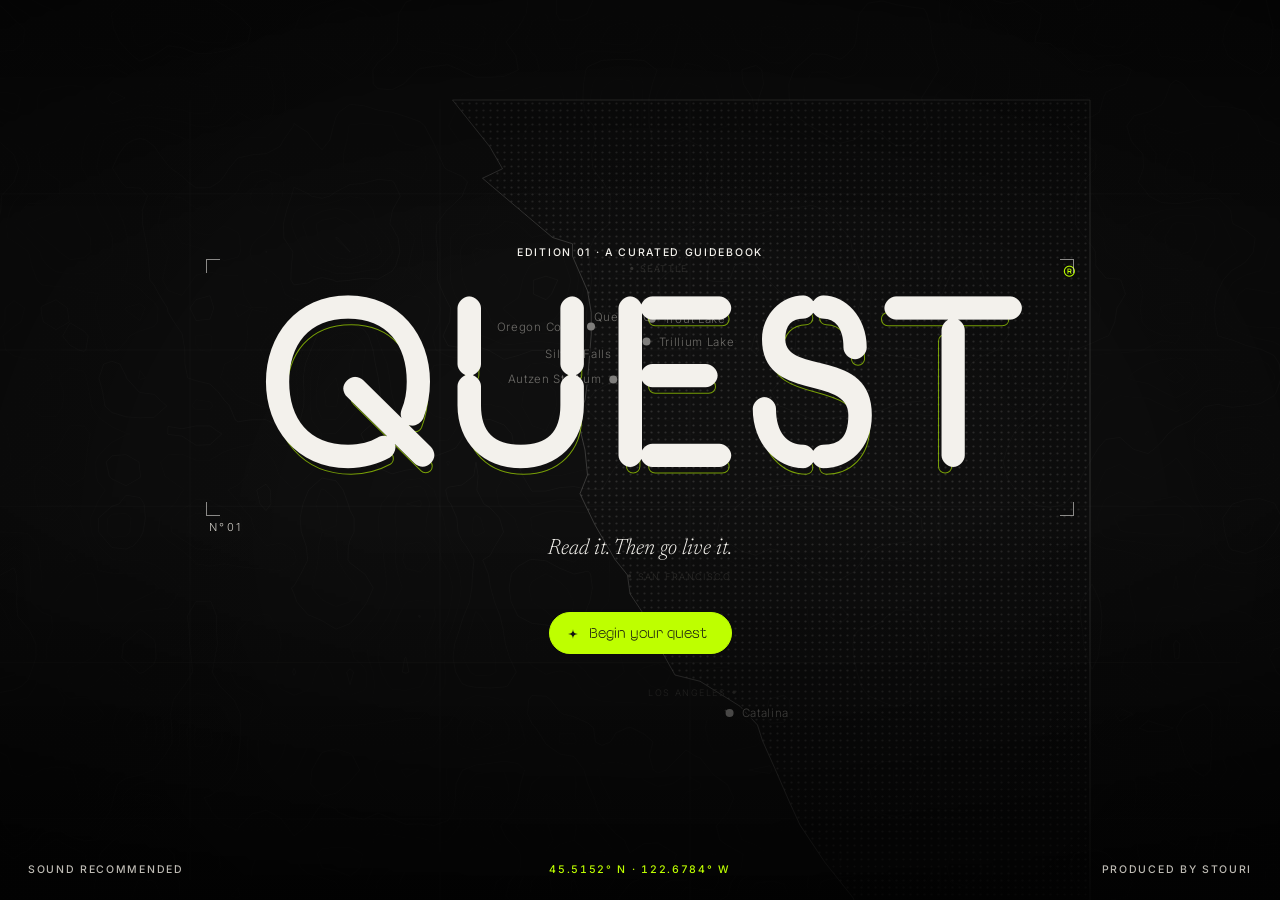
==== commit a7235f24: "Feedback round: home on the map, new wordmark, About copy, films up front, edition at a glance, fiel" ====
--- a/index.html
+++ b/index.html
@@ -42,19 +42,34 @@
 .rating svg{width:13px;height:13px;fill:currentColor}
 
 /* TITLE */
-#title{background:rgba(12,12,12,.8);backdrop-filter:blur(3px);-webkit-backdrop-filter:blur(3px)}
+#title{background:rgba(12,12,12,.5);cursor:crosshair}
+body:has(#title:not(.off)) .hud,body:has(#title:not(.off)) #tools,body:has(#title:not(.off)) #dock{opacity:0!important;pointer-events:none!important}
 #title .slide{position:absolute;inset:0;opacity:0;transition:opacity 2.4s ease}
 #title .slide.on{opacity:1}
 #title .slide img{width:100%;height:100%;object-fit:cover;transform:scale(1.05);transition:transform 14s linear}
 #title .slide.on img{transform:scale(1)}
 #title::after{content:"";position:absolute;inset:0;background:radial-gradient(ellipse at 50% 60%,transparent 30%,rgba(0,0,0,.55)),linear-gradient(to bottom,rgba(0,0,0,.35),transparent 30%,transparent 55%,rgba(0,0,0,.8));pointer-events:none}
 .t-in{position:absolute;inset:0;z-index:2;display:flex;flex-direction:column;align-items:center;justify-content:center;text-align:center;padding:30px}
-.t-in .mast{font-family:var(--display);font-size:clamp(90px,17vw,260px);letter-spacing:.08em;padding-left:.08em;line-height:.85;opacity:0;animation:mast 2.6s .3s var(--ease) forwards}
+.t-in .mast{font-family:var(--display);font-size:clamp(96px,19vw,300px);letter-spacing:.04em;line-height:.82;margin:0;display:flex;position:relative;z-index:2}
+.t-in .mast span{display:inline-block;opacity:0;transform:translateY(.35em) skewY(6deg);filter:blur(8px);animation:mastIn 1.4s calc(.3s + var(--i)*.09s) var(--ease) forwards}
+@keyframes mastIn{to{opacity:1;transform:none;filter:none}}
+.wm{position:relative;display:inline-block;padding:.12em .2em;font-size:clamp(96px,19vw,300px)}
+.t-in .wm .mast{font-size:1em}
+.wm-ghost{position:absolute;left:.2em;top:.12em;font-family:var(--display);font-size:1em;letter-spacing:.04em;line-height:.82;color:transparent;-webkit-text-stroke:1px rgba(190,255,0,.6);transform:translate(var(--gx,8px),var(--gy,6px));transition:transform .25s ease-out;opacity:0;animation:fade 1.2s 1.2s forwards;pointer-events:none}
+.wm-reg{position:absolute;right:-.12em;top:.1em;font-family:var(--sans);font-size:.08em;color:var(--lime);opacity:0;animation:fade 1s 1.4s forwards}
+.wm-no{position:absolute;left:.25em;bottom:-18px;font-family:var(--sans);font-size:11px;letter-spacing:.22em;color:#cfccc5;opacity:0;animation:fade 1s 1.6s forwards}
+.wm-tick{position:absolute;width:14px;height:14px;border-color:rgba(243,241,236,.55);border-style:solid;border-width:0;opacity:0;animation:fade 1s 1.5s forwards}
+.wm-tick.t1{left:0;top:0;border-left-width:1px;border-top-width:1px}.wm-tick.t2{right:0;top:0;border-right-width:1px;border-top-width:1px}.wm-tick.t3{left:0;bottom:0;border-left-width:1px;border-bottom-width:1px}.wm-tick.t4{right:0;bottom:0;border-right-width:1px;border-bottom-width:1px}
+.xh{position:absolute;inset:0;z-index:1;pointer-events:none;opacity:0;transition:opacity .4s}
+#title:hover .xh{opacity:1}
+.xh .xv,.xh .xhh{position:absolute;background:rgba(243,241,236,.22)}.xh .xv{top:0;bottom:0;width:1px;left:var(--mx,50%)}.xh .xhh{left:0;right:0;height:1px;top:var(--my,50%)}
+.xh .xt{position:absolute;left:calc(var(--mx,50%) + 12px);top:calc(var(--my,50%) + 10px);font-family:var(--sans);font-size:10.5px;letter-spacing:.14em;color:var(--lime);white-space:nowrap}
+.xh-read{color:var(--lime);font-variant-numeric:tabular-nums}
 @keyframes mast{from{opacity:0;letter-spacing:.24em}to{opacity:1;letter-spacing:.08em}}
 .t-in .sub{margin-top:22px;opacity:0;animation:fade 1.6s 1.4s forwards}
 .t-in .acts{display:flex;gap:14px;flex-wrap:wrap;justify-content:center;margin-top:52px;opacity:0;animation:fade 1.6s 1.9s forwards}
 @keyframes fade{to{opacity:1}}
-.t-foot{position:absolute;left:28px;right:28px;bottom:24px;z-index:2;display:flex;justify-content:space-between;color:#bdbab3}
+.t-foot{position:absolute;left:28px;right:28px;bottom:24px;z-index:2;display:grid;grid-template-columns:1fr auto 1fr;color:#bdbab3}.t-foot>span:last-child{text-align:right}
 .t-online{display:flex;align-items:center;gap:8px}
 
 /* CREATE */
@@ -105,7 +120,7 @@
 .land{fill:url(#dots)}
 .coast{fill:none;stroke:rgba(243,241,236,.38);stroke-width:1;vector-effect:non-scaling-stroke}
 .grat{stroke:rgba(243,241,236,.05);stroke-width:1;vector-effect:non-scaling-stroke}
-.zone{cursor:pointer}
+.zone{cursor:pointer;outline:none}.zone:focus,.zone:focus-visible{outline:none}.zone:focus-visible .ring{stroke-opacity:.9}
 .zone .core{fill:var(--bone);transition:fill .4s}
 .zone .ring{fill:none;stroke:var(--bone);stroke-opacity:0;transition:stroke-opacity .4s}
 .zone:hover .ring,.zone.sel .ring{stroke-opacity:.6}
@@ -403,6 +418,17 @@
 .gd-facts{display:grid;grid-template-columns:repeat(4,minmax(0,1fr));gap:24px;margin-top:34px;padding-top:18px;border-top:1px solid var(--line)}
 .gd-facts p{font-family:var(--sans);font-size:13px;line-height:1.55;color:#bdbab3;margin-top:8px}
 @media(max-width:1000px){.gd-grid,.gd-facts{grid-template-columns:1fr}.gd{border-right:0;border-bottom:1px solid var(--line);padding-left:0}}
+/* outro + games + film */
+.filmbtn{border-color:var(--lime)!important;color:var(--lime)!important}
+.fbadge{position:absolute;right:10px;top:10px;background:var(--lime);color:var(--ink);font-family:var(--sans);font-size:10px;font-weight:600;letter-spacing:.14em;text-transform:uppercase;padding:4px 8px}
+.filmbox.inline{width:100%;max-height:62vh}.filmbox.inline.v{width:auto;height:min(62vh,560px);aspect-ratio:9/16;align-self:center}
+.aq{display:grid;grid-template-columns:repeat(auto-fill,minmax(250px,1fr));gap:28px 32px}.aq>div{display:flex;flex-direction:column}
+.aqr{display:flex;flex-direction:column;gap:3px;text-align:left;padding:11px 0;border-top:1px solid var(--line)}.aqr b{font-family:var(--display);font-weight:400;font-size:16px;color:var(--bone)}.aqr span{font-family:var(--sans);font-size:11.5px;color:#a9a6a0}
+.aqr.dn b{color:#8c8a85;text-decoration:line-through}.aqr.ac span{color:var(--lime)}
+.ag{display:grid;grid-template-columns:repeat(auto-fill,minmax(130px,1fr));gap:18px 14px}.agc{display:flex;flex-direction:column;gap:6px}.agc .pimg{aspect-ratio:1}.agc b{font-family:var(--display);font-weight:400;font-size:13.5px;line-height:1.25}.agc span{font-family:var(--sans);font-size:11px;color:#a9a6a0}.agc:not(.own) .pimg{opacity:.5}
+.wsw{display:flex;flex-wrap:wrap;gap:8px 14px;margin-top:18px}.wsw span{font-family:var(--sans);font-size:12px;letter-spacing:.16em;color:#cfccc5}.wsw span.f{color:var(--lime);text-decoration:line-through}
+.wsg{display:grid;gap:4px;width:min(100%,480px)}.wsg button{aspect-ratio:1;font-family:var(--display);font-size:clamp(14px,1.6vw,20px);color:var(--bone);border:1px solid var(--line);background:#141414;transition:background .2s}
+.wsg button:hover{border-color:var(--bone)}.wsg button.a{background:var(--bone);color:var(--ink)}.wsg button.h{background:rgba(190,255,0,.16);color:var(--lime);border-color:rgba(190,255,0,.4)}
 /* lookbook */
 .lbk{min-height:100%;display:flex;flex-direction:column;background:#111}
 .lbk-top{display:flex;align-items:center;gap:var(--s4);padding:var(--s3) var(--s5);border-bottom:1px solid var(--line);height:56px}
@@ -414,10 +440,11 @@
 .pg-f{padding-top:var(--s3);border-top:1px solid rgba(20,20,20,.35)}
 .pg-main{position:relative;flex:1;min-height:0;display:grid;grid-template-columns:minmax(200px,.8fr) minmax(0,1.2fr);gap:var(--s6);align-items:stretch;padding:var(--s5) 0}
 .pg-credit{display:flex;flex-direction:column;gap:var(--s5);min-width:0}
-.lookno{font-family:var(--display);font-size:clamp(84px,9vw,148px);line-height:.82;letter-spacing:-.01em}
+.pg-credit{overflow-y:auto;scrollbar-width:none}.pg-credit::-webkit-scrollbar{display:none}
+.lookno{font-family:var(--display);font-size:clamp(64px,7vw,120px);line-height:.82;letter-spacing:-.01em}
 .lookno small{display:block;font-family:var(--sans);font-size:10.5px;font-weight:500;letter-spacing:.16em;text-transform:uppercase;margin-bottom:var(--s3)}
 .pg-credit ol{list-style:none;margin:0;padding:0;display:grid;gap:0}
-.pg-credit li{display:grid;grid-template-columns:28px 1fr;gap:var(--s3);padding:var(--s3) 0;border-top:1px solid rgba(20,20,20,.18);cursor:pointer}
+.pg-credit li{display:grid;grid-template-columns:28px 1fr;gap:var(--s3);padding:10px 0;border-top:1px solid rgba(20,20,20,.18);cursor:pointer}
 .pg-credit li:last-child{border-bottom:1px solid rgba(20,20,20,.18)}
 .pg-credit li em{font-style:normal;font-family:var(--sans);font-size:11px;font-weight:600;color:#141414;padding-top:2px}
 .pg-credit li b{display:block;font-family:var(--display);font-weight:400;font-size:17px;line-height:1.2}
@@ -837,7 +864,7 @@
   <button class="tool" data-open="book"><svg class="g"><use href="#spark"/></svg><span class="tl">Guide</span><kbd>B</kbd></button>
   <button class="tool" data-open="log"><span class="tl">Quest log</span><span class="badge" id="logBadge" hidden>0</span><kbd>Q</kbd></button>
   <button class="tool" data-open="cast"><span class="tl">Lookbook</span><span class="badge" id="invBadge" hidden>0</span><kbd>I</kbd></button>
-  <button class="tool" data-open="ex"><span class="dot" id="onDot" style="background:var(--grey)"></span><span class="tl">Explorers</span><span id="onCount" class="muted">1</span></button>
+  <button class="tool" data-open="ex" hidden><span class="dot" id="onDot" style="background:var(--grey)"></span><span class="tl">Explorers</span><span id="onCount" class="muted">1</span></button>
   <button class="tool snd" id="sndBtn" aria-pressed="false" title="Soundscape"><span class="eq"><i></i><i></i><i></i><i></i></span></button>
 </div>
 <div class="hud" id="zoom"><button id="zIn" aria-label="Zoom in">+</button><button id="zOut" aria-label="Zoom out">−</button><button id="zHome" aria-label="Recentre" style="font-size:11px">◎</button></div>
@@ -872,11 +899,12 @@
 <section class="screen" id="title">
   <div class="t-in">
     <span class="lbl">Edition 01 · A curated guidebook</span>
-    <h1 class="mast">QUEST</h1>
-    <p class="sub" style="font-style:italic;font-size:20px">Read it. Then go and live it.</p>
+    <div class="wm" id="wm"><span class="wm-ghost" aria-hidden="true">QUEST</span><h1 class="mast"><span style="--i:0">Q</span><span style="--i:1">U</span><span style="--i:2">E</span><span style="--i:3">S</span><span style="--i:4">T</span></h1><span class="wm-reg">®</span><span class="wm-no">N°01</span><span class="wm-tick t1"></span><span class="wm-tick t2"></span><span class="wm-tick t3"></span><span class="wm-tick t4"></span></div>
+    <p class="sub" style="font-style:italic;font-size:22px">Read it. Then go live it.</p>
     <div class="acts" id="titleActs"></div>
   </div>
-  <div class="t-foot lbl"><span class="t-online"><span class="dot" id="tDot" style="background:var(--grey)"></span><span id="tOnline">Connecting to the world</span></span><span>Produced by LINQ · Sound recommended</span></div>
+  <div class="t-foot lbl"><span class="t-online" style="display:none"><span class="dot" id="tDot"></span><span id="tOnline"></span></span><span>Sound recommended</span><span class="xh-read" id="xhRead">45.5152° N · 122.6784° W</span><span>Produced by STOURI</span></div>
+  <div class="xh" id="xh" aria-hidden="true"><i class="xv"></i><i class="xhh"></i><span class="xt" id="xhT"></span></div>
 </section>
 
 <!-- CREATE -->
@@ -965,7 +993,7 @@
   campuffer:{t:'Camo down hoodie',slot:'Body',r:3,st:{END:3},look:'troutlake',x:51,y:52,life:'tbc',d:'Packable down in a woodland camo, hood up for the forest and the cave.',f:'Down fill · Woodland camo'},
   linqslide:{t:'LINQ recovery slide',slot:'Feet',r:3,st:{END:2,STY:1},look:null,brand:'LINQ',ph:['img/sh-lace.jpg','50% 72%'],life:'shop',d:'The LINQ slide: cushioned, closed-heel, made for the walk after the work. Worn on the Bund and in the creek at Trout Lake.',f:'Molded foam · White / black'},
   linqrunner:{t:'LINQ slip-on, white',slot:'Feet',r:2,st:{END:1,STY:2},look:null,brand:'LINQ',ph:['img/sh-stride.jpg','55% 78%'],life:'shop',d:'Sock-fit slip-on with a sculpted sole. City miles, no laces.',f:'Knit upper · White'},
-  atom:{t:'The atom',slot:'Charm',r:2,st:{FOC:1,STY:1},look:null,d:'A relic charm from the Quest graphics sheet. It orbits whoever earns it.',f:'Charm'},
+  atom:{t:'The atom',slot:'Charm',r:2,st:{FOC:1,STY:1},look:null,d:'A relic charm from Quest. It orbits whoever earns it.',f:'Charm'},
   globe:{t:'The wireframe globe',slot:'Charm',r:4,st:{END:2,STY:2,CRF:2,FOC:2},look:null,d:'The legendary charm, earned across the Pacific.',f:'Charm · Legendary'},
   truenorth:{t:'True north',slot:'Charm',r:3,st:{FOC:3},look:null,d:'For the explorer who found the compass’s secret.',f:'Charm'}
 };
@@ -1332,7 +1360,7 @@
  {id:'portland',kind:'hq',n:'06',t:'Quest HQ',place:'Portland, Oregon',r:1,hero:'img/cover-film.jpg',
    verdict:'Every journey starts and ends here. Read the world before you walk it, and come home with a story worth telling.'},
  {id:'coast',kind:'feature',guide:{"want": ["Rubber boots and gloves for the rocks. Barnacles cut.", "A shellfish licence from Oregon Fish & Wildlife.", "A cast-iron pan, a lighter, and lemons."], "do": ["Call the state shellfish safety hotline the morning you go.", "Forage at a low tide, on the rocks, and keep only what you'll eat.", "Cook on the beach where fires are allowed, and put it out with water."], "dont": ["Don't harvest during a biotoxin closure. Ever.", "Don't turn your back on the ocean. Sneaker waves are real on this coast.", "Don't take more than the daily limit."], "ask": ["A local foraging guide the first time. One morning with someone who knows the rocks is worth a season of guessing."]},n:'07',t:'Ready to Roam',place:'North Coast, Oregon',r:3,
-   edit:['vid/coast-reel.mp4','Quest × Columbia','The 25-second promo cut from the Ready to Roam shoot on the Oregon coast.','0:25','v'],reel:['vid/coast-dawn.mp4','Last light · field footage'],reel2:['vid/coast-drive.mp4','The drive in · field footage'],hero:'img/coast-aerial.jpg',who:'Tarik Kaddouri and crew · Columbia shoot',
+   edit:['vid/coast-reel.mp4','Quest × Columbia','Ready to Roam, shot on the Oregon coast.','0:25','v'],reel:['vid/coast-dawn.mp4','Last light · field footage'],reel2:['vid/coast-drive.mp4','The drive in · field footage'],hero:'img/coast-aerial.jpg',who:'Tarik Kaddouri and crew · Columbia shoot',
    verdict:'Low tide, a cooler, a cast-iron pan and a fire ring on the sand. Seaweed, mussels and crab taken off the rock and eaten at sunset. The most honest meal on the coast.',
    story:['We walked in at low tide, under an arch of rock crusted with mussels, the kind of cave the sea only lets you into for a couple of hours a day. Our guide pointed out what to take and what to leave.','The seaweed went in raw first, salty and sweet, straight off the rock. Then the mussels, cleaned in a bucket of seawater, and a crab pulled from the cooler for later.','By evening there was a fire ring on the sand, a skillet on the coals and the sun dropping behind the sea stacks. Nobody needed a menu. Everything had come from within a few hundred yards.'],
    imgs:['img/coast-cave.jpg','img/coast-seaweed.jpg'],
@@ -1366,6 +1394,8 @@
    traits:[['Stillness','On the cabin','No signal is a feature.'],['Nerve','On the cave','Walk in until the light is a pinprick.'],['Care','On the pot','Cook slow, feed everyone.'],['Cold','On the creek','Two minutes. Then the forest.']],
    facts:[['Getting there','From Portland, east through the Columbia River Gorge to White Salmon, then north toward Mount Adams.'],['The caves','Lava tubes and ice caves lie in the Gifford Pinchot National Forest near Trout Lake. Check access and seasonal closures with the Forest first.'],['Underground','Two light sources per person, a helmet, and someone who has been before.'],['The mountain','Mount Adams rises to the north. Weather turns fast; pack layers.']],
    standard:['Leave the phone in the car for a day.','Two lights each underground, always.','Cook one pot for the whole cabin.','Leave the forest as you found it.'],srcs:[]},
+ {id:'outro',kind:'outro',n:'00',t:'The Edition at a Glance',place:'Edition 01'},
+ {id:'games',kind:'games',n:'00',t:'Field Games',place:'Edition 01'},
  {id:'kit',kind:'kit',n:'10',t:'The Catalog'},
  {id:'skills',kind:'skills',n:'00',t:'Skills'},
  {id:'relics',kind:'relics',n:'11',t:'Relics'}
@@ -1380,8 +1410,10 @@
   if(c.kind==='skills')return['skills'];
   if(c.kind==='relics')return['relics'];
   if(c.kind==='cover')return['cover'];
+  if(c.kind==='outro')return['allq','allg'];
+  if(c.kind==='games')return['wsearch'];
   return['index']}
-const SPN={standard:'Before you go',linq:'Made by LINQ',skills:'Skills',film:'The film',gallery:'Gallery',opener:'Opener',story:'The story',athlete:'The athlete',gallery:'Wear the night',kit:'The look',quests:'Quests',manifesto:'Manifesto',how:'How quests work',fog:'In the fog',kitidx:'All gear',relics:'Collection',cover:'Cover',legend:'How to read',index:'Index'};
+const SPN={allq:'Every quest',allg:'Every piece',wsearch:'Word search',standard:'Before you go',linq:'Made by LINQ',skills:'Skills',film:'The film',gallery:'Gallery',opener:'Opener',story:'The story',athlete:'The athlete',gallery:'Wear the night',kit:'The look',quests:'Quests',manifesto:'Manifesto',how:'How quests work',fog:'In the fog',kitidx:'All gear',relics:'Collection',cover:'Cover',legend:'How to read',index:'Index'};
 let B={ch:0,sp:0,item:null,kitF:'all'};
 const zoneMeta=id=>ZONES[id];
 function coordStr(id){const z=ZONES[id];if(!z)return'';return `${z.ll[0].toFixed(4)}° N · ${Math.abs(z.ll[1]).toFixed(4)}° ${z.ll[1]<0?'W':'E'}`}
@@ -1394,7 +1426,7 @@
   const act=done?`<span class="lbl lime">Completed · relic earned</span>`:lock?`<span class="lbl muted">Unlocks at level ${ZONES[q.z].lv}</span>`:acc?'':(here?`<button class="btn sm" data-accept="${q.id}">Accept quest</button>`:`<button class="btn sm" data-travel="${q.z}">Travel to accept</button>`);
   return `<div class="qc ${done?'dn':''}"><div class="rg">${relicSVG(q.relic)}</div><div><div class="top lbl muted"><span>${q.cat}${bonus?' · class bonus':''}</span>${spark(q.r)}</div><div class="disp">${esc(q.t)}</div><p>${esc(q.d)}</p>
    <div class="rw"><span><b>+${Math.round(q.xp*(bonus?1.25:1))}</b> XP</span>${q.loot.length?`<span>Loot · <b>${q.loot.map(l=>esc(ITEMS[l].t)).join(', ')}</b></span>`:'<span>Relic only</span>'}</div>${trains}${steps}${act}</div></div>`}
-function gearList(items,sel){return `<div class="glist">${items.map((id,i)=>{const it=ITEMS[id],own=S.inv.includes(id),q=dropsFrom(id);return `<button class="gi ${sel===id?'on':''}" data-gear="${id}"><span class="n">${String(i+1).padStart(2,'0')}</span><span class="t">${esc(it.t)}</span><span class="k">${it.slot}</span><div class="d"><p>${esc(it.d)}</p><div class="gm"><span>${esc(it.f)}</span><span>${RAR[it.r]}</span><span>${Object.entries(it.st).map(([k,v])=>'+'+v+' '+k).join(' ')}</span><span>${own?'<b class="lime">Collected</b>':q?'Drops from <b>'+esc(q.t)+'</b>':''}</span></div>${own?`<div style="margin-top:12px"><button class="btn sm" data-equip="${id}">${S.equip[it.slot]===id?'Unequip':'Equip'}</button></div>`:''}</div></button>`}).join('')}</div>`}
+function gearList(items,sel){return `<div class="glist">${items.map((id,i)=>{const it=ITEMS[id],own=S.inv.includes(id),q=dropsFrom(id);return `<button class="gi ${sel===id?'on':''}" data-gear="${id}"><span class="n">${String(i+1).padStart(2,'0')}</span><span class="t">${esc(it.t)}</span><span class="k">${it.slot}</span><div class="d"><p>${esc(it.d)}</p><div class="gm"><span>${esc(it.f)}</span><span>${RAR[it.r]}</span><span>${Object.entries(it.st).map(([k,v])=>'+'+v+' '+k).join(' ')}</span><span>${own?'<b class="lime">Collected</b>':q?'Drops from <b>'+esc(q.t)+'</b>':''}</span></div></div></button>`}).join('')}</div>`}
 function lookFig(lookId,sel){const L=LOOKS[lookId];const items=Object.keys(ITEMS).filter(k=>ITEMS[k].look===lookId);
   return `<div class="look fill" style="${lookId==='silverfalls'?'':'max-height:100%'}"><img src="${L.img}" alt="">${items.map((id,i)=>{const it=ITEMS[id];return `<button class="hs ${sel===id?'on':''}" data-gear="${id}" style="left:${it.x}%;top:${it.y}%" aria-label="${esc(it.t)}"><i></i><span class="bx"><b>${String(i+1).padStart(2,'0')} · ${it.slot}</b></span></button>`}).join('')}<div class="vfc" style="position:absolute;inset:10px;pointer-events:none"></div></div>`}
 
@@ -1407,34 +1439,44 @@
   case 'index':{const feats=CHAPTERS.filter(ch=>ch.kind==='feature'),fog=CHAPTERS.filter(ch=>ch.kind==='fog'),ref=CHAPTERS.filter(ch=>['kit','skills','relics'].includes(ch.kind));
     const prog=ch=>{const qs=allQ().filter(q=>q.z===ch.id);const dn=qs.filter(q=>S.done.includes(q.id)).length;return qs.length?`<span class="pg"><i style="width:${dn/qs.length*100}%"></i></span><span class="lbl muted">${dn}/${qs.length} quests</span>`:''};
     return `<div class="col" style="grid-column:1/-1"><div class="ix-h"><div><span class="lbl muted">Edition 01 · Contents</span><div class="h1" style="font-size:clamp(48px,6vw,96px);margin:8px 0 0">The Guide</div></div><p class="note" style="max-width:360px">${feats.length} destinations, rated and mapped. Each ends with quests that train real skills and earn tokens.</p></div>
-    <span class="lbl ix-s">Destinations</span><div class="ix-grid">${feats.map(ch=>`<button class="ix-card" data-go="${ch.id}"><div class="im"><img src="${ch.hero}" alt="" loading="lazy" ${ch.heroPos?`style="object-position:${ch.heroPos}"`:''}><span class="no">${ch.n}</span></div><div class="tx"><span class="lbl muted">${esc(ch.place)}</span><div class="t">${esc(ch.t)}</div><div class="rw">${spark(ch.r)}${prog(ch)}</div></div></button>`).join('')}</div>
-    <div class="ix-two">${fog.length?`<div><span class="lbl ix-s">Coming into view</span>${fog.map(ch=>`<button class="ix-row ${unlocked(ch.id)?'':'lk'}" data-go="${ch.id}"><span class="lbl muted">${ch.n}</span><span class="t">${esc(ch.t)}</span><span class="lbl muted">${unlocked(ch.id)?esc(ch.place):'LV '+ZONES[ch.id].lv+' · in the fog'}</span></button>`).join('')}</div>`:''}
+    <span class="lbl ix-s">Destinations</span><div class="ix-grid">${feats.map(ch=>`<button class="ix-card" data-go="${ch.id}"><div class="im"><img src="${ch.hero}" alt="" loading="lazy" ${ch.heroPos?`style="object-position:${ch.heroPos}"`:''}><span class="no">${ch.n}</span>${ch.edit||ch.film?'<span class="fbadge">▶ Film</span>':''}</div><div class="tx"><span class="lbl muted">${esc(ch.place)}</span><div class="t">${esc(ch.t)}</div><div class="rw">${spark(ch.r)}${prog(ch)}</div></div></button>`).join('')}</div>
+    <span class="lbl ix-s">Back of the book</span><div class="ix-two" style="margin-bottom:24px"><div>${CHAPTERS.filter(x=>x.kind==='outro'||x.kind==='games').map(ch=>`<button class="ix-row" data-go="${ch.id}"><span class="lbl muted">${ch.n}</span><span class="t">${esc(ch.t)}</span><span class="lbl muted">${ch.kind==='outro'?'Every quest, every piece':'Word search'}</span></button>`).join('')}</div></div><div class="ix-two">${fog.length?`<div><span class="lbl ix-s">Coming into view</span>${fog.map(ch=>`<button class="ix-row ${unlocked(ch.id)?'':'lk'}" data-go="${ch.id}"><span class="lbl muted">${ch.n}</span><span class="t">${esc(ch.t)}</span><span class="lbl muted">${unlocked(ch.id)?esc(ch.place):'LV '+ZONES[ch.id].lv+' · in the fog'}</span></button>`).join('')}</div>`:''}
     </div></div>`}
   case 'opener':{const here=S.zone===c.id;const pg=folio();return `<div class="bl"><img src="${c.hero}" alt="" ${c.heroPos?`style="object-position:${c.heroPos}"`:''}>
     <div class="tl lbl"><span class="rec">${c.vid?'<i></i>':''}${coordStr(c.id)} · ${esc(z.el)}</span><span>Quest · Edition 01 · Chapter ${c.n}</span></div>
     <div class="ov"><div><span class="ch-num">${c.n} — ${esc(c.place)}</span><div class="h1">${esc(c.t)}</div><div>${spark(c.r)} <span class="lbl" style="margin-left:8px;color:#ece9e2">${['','Worth the day','Worth the weekend','Worth the journey'][c.r]}</span></div></div>
     <div><span class="lbl" style="color:#bdbab3">Our verdict</span><p class="verdict" style="margin-top:8px">${esc(c.verdict)}</p>
     <dl class="meta">${c.who?`<dt>Featuring</dt><dd>${esc(c.who)}</dd>`:''}<dt>Getting there</dt><dd>${esc(TRAVEL[c.id])}</dd>${c.film?`<dt>Film</dt><dd><a href="${c.film[0]}" target="_blank" rel="noopener">${esc(c.film[1])} ↗</a></dd>`:''}<dt>Status</dt><dd>${here?'<span class="lime">You are here</span>':'You are at '+esc(ZONES[S.zone].n)}</dd></dl>
-    <div class="acts"><button class="btn lime" data-next>Read the chapter</button>${here?'':`<button class="btn" data-travel="${c.id}" style="color:#fff">Travel here</button>`}</div></div></div></div>`}
+    <div class="acts"><button class="btn lime" data-next>Read the chapter</button>${c.edit?`<button class="btn filmbtn" data-go="${c.id}" data-sp="film">▶ Watch the film · ${c.edit[3]}</button>`:c.film?`<a class="btn filmbtn" href="${c.film[0]}" target="_blank" rel="noopener">▶ Watch the film ↗</a>`:''}${here?'':`<button class="btn" data-travel="${c.id}" style="color:#fff">Travel here</button>`}</div></div></div></div>`}
   case 'film':{const e=c.edit;const v=e[4]==='v';return `<div class="col mid" style="align-items:${v?'center':'stretch'}"><div class="filmbox ${v?'v':'h'}"><video id="filmV" src="${e[0]}" autoplay muted loop playsinline></video><div class="vfc"></div><div class="vfl lbl"><span class="rec"><i></i>REC · ${esc(e[1])}</span><span>${e[3]}</span></div><button class="sndbtn lbl" id="filmSnd" aria-pressed="false">Sound off · tap for sound</button></div></div>
     <div class="col mid"><span class="ch-num">${c.n} — The film</span><div class="h1" style="font-size:clamp(40px,4.4vw,68px)">${esc(e[1])}</div><p class="verdict">${esc(e[2])}</p><dl class="meta"><dt>Runtime</dt><dd>${e[3]}</dd><dt>Footage</dt><dd>From the field, unscripted</dd>${c.film?`<dt>Long form</dt><dd><a href="${c.film[0]}" target="_blank" rel="noopener">${esc(c.film[1])} ↗</a></dd>`:''}</dl><p class="note" style="margin-top:14px">Turning on the film’s sound pauses the soundscape. It comes back when you turn the page.</p><div class="acts"><button class="btn" data-next>Read the story</button></div></div>`}
+  case 'allq':{const feats=CHAPTERS.filter(x=>x.kind==='feature');const all=allQ();const dn=all.filter(q=>S.done.includes(q.id)).length;
+    return `<div class="col" style="grid-column:1/-1"><span class="ch-num">${c.n} — The edition at a glance</span><div class="h2">Every quest in Edition 01</div><p class="verdict" style="margin-bottom:22px">${dn} of ${all.length} done. Tap any one to go to it.</p>
+    <div class="aq">${feats.map(f=>{const qs=all.filter(q=>q.z===f.id);return qs.length?`<div><span class="lbl lime">${f.n} · ${esc(ZONES[f.id].n)}</span>${qs.map(q=>`<button class="aqr ${S.done.includes(q.id)?'dn':S.acc[q.id]?'ac':''}" data-go="${q.z}" data-sp="quests"><b>${esc(q.t)}</b><span>${'✦'.repeat(q.r)} · ${q.xp} XP${S.done.includes(q.id)?' · done':S.acc[q.id]?' · active':''}</span></button>`).join('')}</div>`:''}).join('')}</div></div>`}
+  case 'allg':{const ids=Object.keys(ITEMS);
+    return `<div class="col" style="grid-column:1/-1"><span class="ch-num">${c.n} — The edition at a glance</span><div class="h2">Every piece in Edition 01</div><p class="verdict" style="margin-bottom:22px">What was worn and carried, and where it was earned.</p>
+    <div class="ag">${ids.map(id=>{const it=ITEMS[id],q=allQ().find(q=>(q.loot||[]).includes(id));const own=S.inv.includes(id);return `<div class="agc ${own?'own':''}"><div class="pimg ptile">${icon(id)}</div><b>${esc(it.t)}</b><span>${q&&q.z?esc(ZONES[q.z].n):it.brand==='LINQ'?'LINQ':'Starter'}${own?' · owned':''}</span></div>`}).join('')}</div></div>`}
+  case 'wsearch':{const g=WS.grid;return `<div class="col mid"><span class="ch-num">${c.n} — Field games</span><div class="h2">Word search</div><p class="verdict">Eight words from this edition are hidden in the grid: across, down or diagonal. Tap the first letter, then the last.</p>
+    <div class="wsw">${WS.words.map(w=>`<span class="${WS.found.includes(w)?'f':''}">${w}</span>`).join('')}</div>${WS.found.length===WS.words.length?'<p class="lime" style="margin-top:18px">All found. +50 XP.</p>':''}</div>
+    <div class="col mid" style="align-items:center"><div class="wsg" style="grid-template-columns:repeat(${WS.n},1fr)">${g.map((ch,i)=>`<button data-ws="${i}" class="${WS.hit.includes(i)?'h':''} ${WS.a===i?'a':''}">${ch}</button>`).join('')}</div></div>`}
   case 'linq':return `<div class="col mid" style="align-items:center"><div class="filmbox v"><video src="vid/footwear-reel.mp4" autoplay muted loop playsinline></video><div class="vfc"></div><div class="vfl lbl"><span class="rec"><i></i>LINQ workshop</span><span>0:14</span></div></div></div>
     <div class="col mid"><span class="ch-num">${c.n} — Made by LINQ</span><div class="h1" style="font-size:clamp(40px,4.4vw,68px)">The gear goes where the quest goes</div><p class="verdict">Quest is about going out into the world. LINQ makes what you wear when you get there: footwear molded and finished by hand, tested on the Bund, in the creek at Trout Lake and on the coast.</p><div class="fw-pair"><figure><img src="img/fw-hands.jpg" alt=""><figcaption>Finished by hand in the LINQ workshop</figcaption></figure><figure><img src="img/fw-grid.jpg" alt=""><figcaption>One run, checked pair by pair</figcaption></figure></div><div class="acts"><button class="btn lime" data-next>Open the catalog</button></div></div>`;
-  case 'skills':{const sk=S.skills||{};return `<div class="col mid"><span class="ch-num">${c.n} — Skills</span><div class="h1" style="font-size:clamp(40px,4.4vw,68px)">Life quests become real skills</div><p class="verdict">Every quest teaches something you keep: how to read a tide, cook on coals, shoot the night sky, find your way through a city without a map. Skills earn XP. XP earns Quest Tokens. Tokens unlock gear in game now, and in life at launch.</p>
+  case 'skills':{const sk=S.skills||{};return `<div class="col mid"><span class="ch-num">${c.n} — Skills</span><div class="h1" style="font-size:clamp(40px,4.4vw,68px)">Life quests become real skills</div><p class="verdict">Every quest teaches something you keep: how to read a tide, cook on coals, shoot the night sky, find your way through a city without a map. Skills earn XP. XP earns Quest Tokens. Tokens unlock gear in game and in life.</p>
     <div class="flow">${['Go','Learn','Level','Earn','Wear'].map((s,i)=>`<div><b>${String(i+1).padStart(2,'0')}</b><span>${s}</span></div>`).join('<i></i>')}</div>
-    <dl class="meta" style="margin-top:22px"><dt>Wallet</dt><dd><span class="lime">${S.qt||0} QT</span> · 1 QT per 5 XP</dd><dt>Spend in game</dt><dd>Unlock any piece in the catalog for your casting board</dd><dt>Spend in life</dt><dd>Partner and LINQ redemption opens at launch</dd></dl></div>
+    <dl class="meta" style="margin-top:22px"><dt>Wallet</dt><dd><span class="lime">${S.qt||0} QT</span> · 1 QT per 5 XP</dd><dt>Spend in game</dt><dd>Unlock any piece in the catalog for your casting board</dd><dt>Spend in life</dt><dd>At LINQ and partner shops</dd></dl></div>
     <div class="col mid"><span class="lbl muted">Your skills</span><div class="skl">${Object.entries(SKILLS).map(([k,n])=>`<div><span>${n}</span><span class="bar"><i style="width:${Math.min(100,(sk[k]||0)*10)}%"></i></span><b>${sk[k]||0}</b></div>`).join('')}</div><p class="note" style="margin-top:14px">Each quest lists the skills it trains. Ten points in a skill fills its bar.</p></div>`}
   case 'story':{const right=c.interactive==='kp'?`<div class="col"><div class="vf" style="flex:1;min-height:220px"><img src="${c.imgs[0]}" alt="" style="object-position:50% 70%"><div class="vfc"></div></div><div class="kp" style="margin-top:20px"><span class="lbl muted">Will you see it from Oregon?</span><div style="display:flex;align-items:end;gap:20px;margin-top:10px"><div class="kval" id="kval">Kp 5</div></div><input type="range" min="1" max="9" value="5" id="kpr" aria-label="Kp index"><div class="verdict" id="kverdict"></div></div></div>`
       :c.interactive==='flip'?`<div class="col"><div class="vf" style="flex:1;min-height:200px"><img src="${c.imgs[0]}" alt=""><div class="vfc"></div></div><span class="lbl muted" style="margin:18px 0 10px">The edit · drag to compare raw and Quest treatment</span><div class="flip" id="flip" style="flex:1;min-height:200px"><img src="img/sf-cafe.jpg" alt="Raw still"><img class="top" src="img/sf-ghost.jpg" alt="Edited still"><span class="bar"></span></div></div>`
+      :(!c.reel&&c.edit)?`<div class="col mid"><div class="filmbox ${c.edit[4]==='v'?'v':'h'} inline"><video src="${c.edit[0]}" autoplay muted loop playsinline></video><div class="vfc"></div><div class="vfl lbl"><span class="rec"><i></i>${esc(c.edit[1])}</span><span>${c.edit[3]}</span></div></div><button class="btn sm filmbtn" data-go="${c.id}" data-sp="film" style="margin-top:14px;align-self:flex-start">▶ Watch with sound</button></div>`
       :c.reel?`<div class="col">${reel(c.reel)}<div class="capt"><b>Fig. ${c.n}.1</b>${esc(c.reel[1])}</div></div>`
       :`<div class="stack2"><img src="${c.imgs[0]}" alt=""><span class="capt2"><span>Fig. ${c.n}.1</span></span><img src="${c.imgs[1]}" alt=""><span class="capt2"><span>Fig. ${c.n}.2</span></span></div>`;
     return `<div class="col mid"><span class="ch-num">${c.n} — The story</span><div class="h2">${esc(c.t)}</div><p class="kicker">${esc(c.place)}. Words by Quest Editors.</p><div class="prose two">${c.story.map((p,i)=>`<p class="${i?'':'drop'}">${esc(p)}</p>`).join('')}</div>${c.reel2?`<div style="display:grid;grid-template-columns:1fr 1.4fr;gap:16px;margin-top:18px;min-height:220px">${reel(c.reel2)}${vf(c.imgs[0],['Fig. '+c.n+'.2',''])}</div>`:''}</div>${right}`}
   case 'athlete':return `<figure class="nat"><img src="${c.portrait}" alt=""><figcaption><span>${esc(c.portraitCap||'')}</span><span>${esc(c.place||'')}</span></figcaption></figure><div class="col mid"><span class="ch-num">${c.n} — The athlete</span><p class="quote">“${esc(c.quote)}”</p><div class="cite"><span class="lbl">— ${esc(c.by)}</span></div><div class="traits">${c.traits.map(t=>`<div class="trait"><span class="lbl muted">${t[1]}</span><div class="disp">${t[0]}</div><p>${t[2]}</p></div>`).join('')}</div></div>`;
   case 'gallery':return `<div class="col" style="grid-column:1/-1"><span class="ch-num">${c.n} — ${esc(c.galleryT||'Wear the night')}</span><div style="display:flex;justify-content:space-between;align-items:end;gap:20px;flex-wrap:wrap"><div class="h2">${esc(c.galleryT?'':'Camo in the dark, lit only by the sky')}</div><p class="note" style="max-width:340px">${esc(c.galleryN||'Shot handheld with a slow shutter. The movement is part of the look.')}</p></div><div class="mason">${c.gallery.map((g,i)=>`<figure><img src="${g}" alt="" loading="lazy"><figcaption>${String(i+1).padStart(2,'0')}</figcaption></figure>`).join('')}</div></div>`;
   case 'kit':{const items=Object.keys(ITEMS).filter(k=>ITEMS[k].look===c.id);const sel=B.item&&items.includes(B.item)?B.item:items[0];
-    return `<div class="col">${lookFig(c.id,sel)}</div><div class="col mid"><span class="ch-num">${c.n} — The look</span><div class="h2">What was worn, piece by piece</div><p class="note" style="margin-bottom:16px">Tap a point on the image or an item below. Each piece drops from a quest in this chapter and goes onto your casting board.</p>${gearList(items,sel)}<div class="acts"><button class="btn sm" data-go="kit">All gear in the guide</button></div></div>`}
+    return `<div class="col">${lookFig(c.id,sel)}</div><div class="col mid"><span class="ch-num">${c.n} — The look</span><div class="h2">What was worn, piece by piece</div><p class="note" style="margin-bottom:16px">Tap a point on the image or a piece below. Each one drops from a quest in this chapter and goes into your lookbook.</p>${gearList(items,sel)}</div>`}
   case 'standard':{const g=c.guide||{};const col=(h,arr,cls)=>arr&&arr.length?`<div class="gd ${cls}"><span class="gd-h">${h}</span><ul>${arr.map(x=>`<li>${esc(x)}</li>`).join('')}</ul></div>`:'';
-   return `<div class="col" style="grid-column:1/-1;max-width:1100px"><span class="ch-num">${c.n} — Before you go</span><div class="h2">Doing it properly</div><p class="verdict" style="max-width:640px;margin-bottom:28px">What we'd tell a friend the night before.</p>
+   return `<div class="col" style="grid-column:1/-1;max-width:1100px"><span class="ch-num">${c.n} — Before you go</span><div class="h2">The Quest way</div><p class="verdict" style="max-width:640px;margin-bottom:28px">Anyone can go. This is how to go well: what we'd tell a friend the night before.</p>
    <div class="gd-grid">${col('You’re going to want',g.want,'w')}${col('Do',g.do,'d')}${col('Don’t',g.dont,'x')}${col('Talk to',g.ask,'a')}</div>
    ${c.facts&&c.facts.length?`<div class="gd-facts">${c.facts.map(f=>`<div><span class="lbl muted">${f[0]}</span><p>${esc(f[1])}</p></div>`).join('')}</div>`:''}
    ${c.srcs&&c.srcs.length?`<div class="srcs">Sources: ${c.srcs.map(s=>`<a href="${s[1]}" target="_blank" rel="noopener">${esc(s[0])}</a>`).join(' · ')}. Checked November 2026. Confirm before you go.</div>`:''}</div>`}
@@ -1444,9 +1486,9 @@
   case 'fog':{const lk=!unlocked(c.id);return `<div class="vf fill" style="background:#141414"><div class="gl">${relicSVG(c.glyph)}</div><div class="vfc"></div><div class="vfl lbl"><span>${coordStr(c.id)}</span><span>${lk?'Fog of war':'Unlocked'}</span></div></div><div class="col mid"><span class="ch-num">${c.n} — ${esc(c.place)}</span><div class="h1">${esc(c.t)}</div><div>${spark(c.r)}</div><p class="verdict">${esc(c.teaser)}</p><dl class="meta"><dt>Status</dt><dd>${lk?`In the fog · unlocks at level ${ZONES[c.id].lv} (you are level ${lvl()})`:'Open · quests available'}</dd><dt>Getting there</dt><dd>${esc(TRAVEL[c.id])}</dd></dl><div class="acts">${lk?'':`<button class="btn" data-next>See the quest</button>`}</div></div>`}
   case 'kitidx':{const groups={all:'All',linq:'LINQ',shanghai:'Shanghai',troutlake:'Trout Lake',coast:'Oregon Coast',catalina:'Catalina',trillium:'Trillium',silverfalls:'Silver Falls',eugene:'Autzen',charm:'Charms'};
     const ids=Object.keys(ITEMS).filter(k=>B.kitF==='all'||(B.kitF==='charm'?ITEMS[k].slot==='Charm':B.kitF==='linq'?ITEMS[k].brand==='LINQ':ITEMS[k].look===B.kitF));const sel=B.item&&ITEMS[B.item]?B.item:ids[0];const it=ITEMS[sel];const q=dropsFrom(sel);const own=S.inv.includes(sel);
-    return `<div class="col"><span class="ch-num">${c.n} — The Catalog</span><div class="h2">Every piece, sourced from the field</div><p class="note" style="margin:-4px 0 12px">Wallet <b style="color:var(--lime)">${S.qt||0} QT</b> · earn tokens on quests, spend them here in game, and in life at launch.</p><div class="kfil">${Object.entries(groups).map(([k,v])=>`<button data-kitf="${k}" class="${B.kitF===k?'on':''}">${v}</button>`).join('')}</div><div class="kgrid">${ids.map(id=>`<button class="kc ${id===sel?'on':''}" data-kit="${id}"><div class="ii">${prodImg(id)}</div><div class="ib"><span class="lbl muted">${ITEMS[id].brand?ITEMS[id].brand+' · ':''}${ITEMS[id].slot}</span><div class="disp">${esc(ITEMS[id].t)}</div><span class="lbl ${S.inv.includes(id)?'lime':'muted'}">${S.inv.includes(id)?'Owned':price(id)+' QT'}</span></div></button>`).join('')}</div></div>
-     <div class="col">${it.look?lookFig(it.look,sel):it.ph?`<figure class="nat"><img src="${it.ph[0]}" alt=""></figure>`:`<div class="vf fill" style="background:#141414"><div class="gl">${relicSVG(CHARMGLYPH[sel])}</div><div class="vfc"></div></div>`}<div style="padding-top:18px"><span class="lbl muted">${it.slot} · ${RAR[it.r]}${it.look?' · '+esc(ZONES[it.look].n):''}</span><div class="h2" style="font-size:30px">${esc(it.t)}</div><p class="prose" style="font-size:17px;line-height:1.55;color:#dcd9d2">${esc(it.d)}</p><dl class="meta" style="margin-top:14px"><dt>Spec</dt><dd>${esc(it.f)}</dd><dt>Stats</dt><dd>${Object.entries(it.st).map(([k,v])=>'+'+v+' '+STATN[k]).join(', ')}</dd><dt>Drops from</dt><dd>${q?esc(q.t)+' · '+(q.z?esc(ZONES[q.z].n):'Hidden'):'—'}</dd><dt>Maker</dt><dd>${it.brand||it.maker||'Credit to be confirmed'}</dd><dt>In game</dt><dd>${own?'<span class="lime">Owned</span>':price(sel)+' QT · or earn it on the quest'}</dd><dt>In life</dt><dd>${it.shop?`<a href="${it.shop}" target="_blank" rel="noopener">Shop ↗</a>`:it.life==='shop'?'LINQ shop · redemption opens at launch':'Sourcing · shop or archive link to come'}</dd></dl><div class="acts">${own?`<button class="btn lime sm" data-equip="${sel}">${S.equip[it.slot]===sel?'Unequip':'Wear it'}</button>`:`<button class="btn lime sm" data-buy="${sel}" ${(S.qt||0)<price(sel)?'disabled':''}>Unlock · ${price(sel)} QT</button>`}<button class="btn sm" data-life="${sel}">Redeem in life</button>${it.look?`<button class="btn sm" data-go="${it.look}" data-sp="kit">See it in its chapter</button>`:''}</div></div></div>`}
-  case 'relics':return `<div class="col" style="grid-column:1/-1"><span class="ch-num">${c.n} — Relics</span><div style="display:flex;justify-content:space-between;align-items:end;flex-wrap:wrap;gap:20px"><div class="h2">The collection</div><span class="lbl muted">${allQ().filter(q=>S.done.includes(q.id)).length}/${allQ().length} earned</span></div><p class="note">One relic for every quest, each drawn from the Quest graphics sheet. Locked relics show their shape until you earn them.</p><div class="relgrid">${allQ().map(q=>`<div class="relic ${S.done.includes(q.id)?'got':''}">${relicSVG(q.relic)}${esc(q.t)}<br><span style="color:var(--dim)">${q.z?esc(ZONES[q.z].n):'Hidden'}</span></div>`).join('')}</div></div>`;
+    return `<div class="col"><span class="ch-num">${c.n} — The Catalog</span><div class="h2">Every piece, sourced from the field</div><p class="note" style="margin:-4px 0 12px">Wallet <b style="color:var(--lime)">${S.qt||0} QT</b> · earn tokens on quests, spend them here in game, and in life.</p><div class="kfil">${Object.entries(groups).map(([k,v])=>`<button data-kitf="${k}" class="${B.kitF===k?'on':''}">${v}</button>`).join('')}</div><div class="kgrid">${ids.map(id=>`<button class="kc ${id===sel?'on':''}" data-kit="${id}"><div class="ii">${prodImg(id)}</div><div class="ib"><span class="lbl muted">${ITEMS[id].brand?ITEMS[id].brand+' · ':''}${ITEMS[id].slot}</span><div class="disp">${esc(ITEMS[id].t)}</div><span class="lbl ${S.inv.includes(id)?'lime':'muted'}">${S.inv.includes(id)?'Owned':price(id)+' QT'}</span></div></button>`).join('')}</div></div>
+     <div class="col">${it.look?lookFig(it.look,sel):it.ph?`<figure class="nat"><img src="${it.ph[0]}" alt=""></figure>`:`<div class="vf fill" style="background:#141414"><div class="gl">${relicSVG(CHARMGLYPH[sel])}</div><div class="vfc"></div></div>`}<div style="padding-top:18px"><span class="lbl muted">${it.slot} · ${RAR[it.r]}${it.look?' · '+esc(ZONES[it.look].n):''}</span><div class="h2" style="font-size:30px">${esc(it.t)}</div><p class="prose" style="font-size:17px;line-height:1.55;color:#dcd9d2">${esc(it.d)}</p><dl class="meta" style="margin-top:14px"><dt>Spec</dt><dd>${esc(it.f)}</dd><dt>Stats</dt><dd>${Object.entries(it.st).map(([k,v])=>'+'+v+' '+STATN[k]).join(', ')}</dd><dt>Drops from</dt><dd>${q?esc(q.t)+' · '+(q.z?esc(ZONES[q.z].n):'Hidden'):'—'}</dd><dt>Maker</dt><dd>${it.brand||it.maker||'Credit to be confirmed'}</dd><dt>In game</dt><dd>${own?'<span class="lime">Owned</span>':price(sel)+' QT · or earn it on the quest'}</dd><dt>In life</dt><dd>${it.shop?`<a href="${it.shop}" target="_blank" rel="noopener">Shop ↗</a>`:it.life==='shop'?'LINQ shop · redeem in life':'Sourcing · shop or archive link to come'}</dd></dl><div class="acts">${own?`<button class="btn lime sm" data-equip="${sel}">${S.equip[it.slot]===sel?'Unequip':'Wear it'}</button>`:`<button class="btn lime sm" data-buy="${sel}" ${(S.qt||0)<price(sel)?'disabled':''}>Unlock · ${price(sel)} QT</button>`}<button class="btn sm" data-life="${sel}">Redeem in life</button>${it.look?`<button class="btn sm" data-go="${it.look}" data-sp="kit">See it in its chapter</button>`:''}</div></div></div>`}
+  case 'relics':return `<div class="col" style="grid-column:1/-1"><span class="ch-num">${c.n} — Relics</span><div style="display:flex;justify-content:space-between;align-items:end;flex-wrap:wrap;gap:20px"><div class="h2">The collection</div><span class="lbl muted">${allQ().filter(q=>S.done.includes(q.id)).length}/${allQ().length} earned</span></div><p class="note">One relic for every quest, each drawn from Quest. Locked relics show their shape until you earn them.</p><div class="relgrid">${allQ().map(q=>`<div class="relic ${S.done.includes(q.id)?'got':''}">${relicSVG(q.relic)}${esc(q.t)}<br><span style="color:var(--dim)">${q.z?esc(ZONES[q.z].n):'Hidden'}</span></div>`).join('')}</div></div>`;
   }return''}
 
 const SOLO=['kit','skills','relics'];const inGuide=c=>c&&c.kind!=='hq'&&!SOLO.includes(c.kind);
@@ -1494,6 +1536,24 @@
   nz.forEach(([k])=>setTimeout(()=>{const g=$(`.zone[data-z="${k}"]`);if(g)g.classList.add('unlocking')},400))}
 function equip(id){const it=ITEMS[id];if(!it||!S.inv.includes(id))return;if(S.equip[it.slot]===id)delete S.equip[it.slot];else S.equip[it.slot]=id;save();SND.tick(1100);pushBoard();refresh()}
 
+/* home crosshair */
+(()=>{const ti=document.getElementById('title'),mp=document.getElementById('map');const fmt=(v,p,n)=>Math.abs(v).toFixed(4)+'° '+(v>=0?p:n);
+ ti.addEventListener('pointermove',e=>{ti.style.setProperty('--mx',e.clientX+'px');ti.style.setProperty('--my',e.clientY+'px');
+  const wm=document.getElementById('wm');if(wm){wm.style.setProperty('--gx',(8+(e.clientX/innerWidth-.5)*-18)+'px');wm.style.setProperty('--gy',(6+(e.clientY/innerHeight-.5)*-12)+'px')}
+  try{const pt=mp.createSVGPoint();pt.x=e.clientX;pt.y=e.clientY;const q=pt.matrixTransform(mp.getScreenCTM().inverse());let L=q.x/10+128;const lon=L>180?L-360:L;const lat=53-q.y/12.5;
+   const s=fmt(lat,'N','S')+' · '+fmt(lon,'E','W');document.getElementById('xhT').textContent=s;document.getElementById('xhRead').textContent=s}catch(_){}})})();
+/* word search */
+const WS=(()=>{const words=['KELP','AURORA','BUND','CREEK','TIDE','FALLS','SPEAR','RELIC'],n=11;let seed=7;const rnd=()=>{seed=(seed*9301+49297)%233280;return seed/233280};
+ const g=Array(n*n).fill('');const dirs=[[1,0],[0,1],[1,1],[1,-1]];
+ for(const w of words){for(let tries=0;tries<400;tries++){const[dx,dy]=dirs[Math.floor(rnd()*4)];const x=Math.floor(rnd()*n),y=Math.floor(rnd()*n);const ex=x+dx*(w.length-1),ey=y+dy*(w.length-1);if(ex<0||ex>=n||ey<0||ey>=n)continue;let ok=true;for(let k=0;k<w.length;k++){const c=g[(y+dy*k)*n+x+dx*k];if(c&&c!==w[k]){ok=false;break}}if(!ok)continue;for(let k=0;k<w.length;k++)g[(y+dy*k)*n+x+dx*k]=w[k];break}}
+ const A='ABCDEFGHIKLMNOPRSTUW';for(let i=0;i<g.length;i++)if(!g[i])g[i]=A[Math.floor(rnd()*A.length)];
+ let st={};try{st=JSON.parse(localStorage.getItem('quest.ws')||'{}')}catch(_){}
+ return{words,n,grid:g,found:st.found||[],hit:st.hit||[],a:null}})();
+document.addEventListener('click',e=>{const b=e.target.closest('[data-ws]');if(!b)return;const i=+b.dataset.ws,n=WS.n;
+ if(WS.a===null){WS.a=i}else{const x0=WS.a%n,y0=Math.floor(WS.a/n),x1=i%n,y1=Math.floor(i/n);const dx=Math.sign(x1-x0),dy=Math.sign(y1-y0),len=Math.max(Math.abs(x1-x0),Math.abs(y1-y0))+1;
+  if((x1-x0===0||y1-y0===0||Math.abs(x1-x0)===Math.abs(y1-y0))&&len>1){const cells=[...Array(len)].map((_,k)=>(y0+dy*k)*n+x0+dx*k);const s=cells.map(c=>WS.grid[c]).join('');const r=[...s].reverse().join('');const w=WS.words.find(w=>w===s||w===r);
+   if(w&&!WS.found.includes(w)){WS.found.push(w);WS.hit.push(...cells);SND.tick(1500);if(WS.found.length===WS.words.length&&S){S.xp+=50;save();toast('Word search complete · +50 XP')}try{localStorage.setItem('quest.ws',JSON.stringify({found:WS.found,hit:WS.hit}))}catch(_){}}}
+  WS.a=null}if(curEl)curEl.innerHTML=renderSpread(CHAPTERS[B.ch],'wsearch')},true);
 /* editions */
 const EDITIONS=[{n:'01',t:'Edition 01',sub:'The Pacific, from Catalina to Shanghai',live:true},{n:'02',t:'Edition 02',sub:'In the works',live:false},{n:'03',t:'Edition 03',sub:'In the works',live:false}];
 function renderEds(){const feats=CHAPTERS.filter(c=>c.kind==='feature');const qs=allQ();const dn=qs.filter(q=>S.done.includes(q.id)).length;
@@ -1509,13 +1569,13 @@
 function renderAbout(){const hq=allQ().filter(q=>q.z==='portland');
  $('#aboutBody').innerHTML=`<div class="ab-hero"><img src="img/bow-dusk.jpg" alt=""><div class="in"><span class="lbl">About · Quest HQ, Portland</span><h1>What Quest is</h1><p>A guidebook to the best things to do in life, tested in the field. Not places to see: things to live. Read a chapter, go and do it, come home changed.</p></div></div>
  <div class="ab-sec"><div><span class="lbl muted">01</span><h2>The idea</h2></div><div><p class="lead">Quest is a magazine, a catalog and a map in one. Every chapter is a real place and a real day: a dive off Catalina, the northern lights over Mt. Hood, dawn on the Bund. We go first, and write down exactly how to do it properly.</p>
-  <div class="ab-grid">${[['Vision & adventure','Luxury redefined as purpose, adventure and craft.'],['The uncharted','Into the processes and people behind the meals, the gear and the journeys.'],['Storytellers','Athletics, adventure, design and food, written to make you act.'],['Physical & digital','A printed issue on your shelf, switched on by the map and its quests.'],['The compass','From the Pacific Northwest to Catalina and Shanghai: your map and your toolkit.'],['Here to be lived','Not just a magazine. A call to go.']].map((m,i)=>`<div><span class="lbl muted">0${i+1}</span><h4>${m[0]}</h4><p>${m[1]}</p></div>`).join('')}</div></div></div>
+  <div class="ab-grid">${[['The guidebook','Luxury redefined as adventure: experiences you earn, not things you buy.'],['The uncharted','Into the processes and people behind the gear, the meals and the journeys. You do the quest to understand what you wear.'],['The storytellers','The athletes, makers and friends we bring along to tell it, written to make you go.']].map((m,i)=>`<div><span class="lbl muted">0${i+1}</span><h4>${m[0]}</h4><p>${m[1]}</p></div>`).join('')}</div></div></div>
  <div class="ab-sec"><div><span class="lbl muted">02</span><h2>How it works</h2></div><div><p class="lead">Every chapter ends with quests. Doing them in real life trains real skills, and those skills turn into tokens you can spend.</p>
-  <div class="ab-steps">${[['Read','Open a destination on the map. Read the chapter.'],['Go','Accept a quest and do it in the real world.'],['Learn','Each quest trains skills: freediving, navigation, fire, night photography.'],['Earn','XP levels you up. Every 5 XP earns a Quest Token.'],['Wear','Spend tokens on gear in the catalog, in game now and in life at launch.']].map((s,i)=>`<div><b>0${i+1}</b><h4>${s[0]}</h4><p>${s[1]}</p></div>`).join('')}</div></div></div>
+  <div class="ab-steps">${[['Read','Open a destination on the map. Read the chapter.'],['Go','Accept a quest and do it in the real world.'],['Learn','Each quest trains skills: freediving, navigation, fire, night photography.'],['Earn','XP levels you up. Every 5 XP earns a Quest Token.'],['Wear','Spend tokens on gear in the catalog, in game and in life.']].map((s,i)=>`<div><b>0${i+1}</b><h4>${s[0]}</h4><p>${s[1]}</p></div>`).join('')}</div></div></div>
  <div class="ab-sec"><div><span class="lbl muted">03</span><h2>How to read the ratings</h2></div><div><div class="ab-rate"><div>${spark(1)}<p>Remarkable. <i>Worth the day.</i></p></div><div>${spark(2)}<p>Excellent. <i>Worth the weekend.</i></p></div><div>${spark(3)}<p>Exceptional. <i>Worth the journey.</i></p></div></div><p class="note" style="margin-top:18px;font-size:14px">Awarded by the Quest editors on the experience itself: difficulty, beauty, craft, and how it changes you.</p></div></div>
- <div class="ab-sec"><div><span class="lbl muted">04</span><h2>Editions, not an open world</h2></div><div><p class="lead">Quest is published in curated editions. This is Edition 01. Each edition is a tight set of destinations, chosen and tested, not a map of everything. Your explorer, skills, relics and wardrobe carry into the next one.</p></div></div>
+ <div class="ab-sec"><div><span class="lbl muted">04</span><h2>Editions</h2></div><div><p class="lead">Quest is published in curated editions. Each edition is a tight set of destinations, chosen and tested. Your explorer, skills, relics and wardrobe carry into each edition.</p></div></div>
  <div class="ab-sec"><div><span class="lbl muted">05</span><h2>LINQ is the gear</h2></div><div><p class="lead">Quest is produced by LINQ. LINQ makes what you wear when you get there; the adventure is yours. Every garment in the catalog was worn on a quest in this issue.</p></div></div>
- ${hq.length?`<div class="ab-sec"><div><span class="lbl muted">06</span><h2>Start at HQ</h2></div><div><p class="lead">Your first quests, right here in Portland.</p><div class="qgrid">${hq.map(questCard).join('')}</div></div></div>`:''}
+
  <div class="ab-end"><button class="btn lime" data-aopen-book>Open the guide</button><button class="btn" data-aclose>Back to the map</button></div>`}
 document.addEventListener('click',e=>{const t=e.target;if(t.closest('[data-about]')){e.stopPropagation();openAbout();return}if(t.closest('[data-aclose]')){closeAbout();return}if(t.closest('[data-aopen-book]')){closeAbout();openBook('index',0);return}},true);
 addEventListener('keydown',e=>{if(e.target.tagName==='INPUT')return;if(e.key==='Escape'&&$('#about').classList.contains('open')){e.stopImmediatePropagation();closeAbout()}else if(e.key.toLowerCase()==='a'&&S&&$('#title').classList.contains('off')&&!e.metaKey&&!e.ctrlKey){$('#about').classList.contains('open')?closeAbout():openAbout()}},true);
@@ -1560,7 +1620,7 @@
       <div class="pg-credit">
        <div class="lookno"><small>Look</small>${lookNo}</div>
        <ol>${worn.map((sl,i)=>{const it=ITEMS[S.equip[sl]];return `<li data-eslot="${sl}" class="${CS===sl?'sel':''}"><em>${String(i+1).padStart(2,'0')}</em><div><b>${esc(it.t)}</b><span>${esc(it.f||'')}${it.brand?' · '+it.brand:''}</span></div></li>`}).join('')||'<li class="none">Nothing worn. Load gear from your pack.</li>'}</ol>
-       <p class="pg-note">Shot in the studio at ${esc(z.n)}. Everything worn is earned in the field.</p>
+       
       </div>
       <div class="pg-fig"><svg viewBox="0 0 240 520" class="lsvg">${avatarInner(S.look,S.equip)}${worn.map((sl,i)=>{const h=PINS[sl];if(!h)return'';return `<g class="pin"><circle cx="${h[0]}" cy="${h[1]}" r="9"/><text x="${h[0]}" y="${h[1]+3.5}">${i+1}</text></g>`}).join('')}${Object.entries(HITS).map(([sl,h])=>`<rect class="hit ${CS===sl?'on':''}" data-eslot-pick="${sl}" x="${h[0]}" y="${h[1]}" width="${h[2]}" height="${h[3]}" rx="4"/>`).join('')}</svg></div>
      </div>
@@ -1604,7 +1664,7 @@
   const tr=t.closest('[data-travel]');if(tr){closeBook();travel(tr.dataset.travel);return}
   const ac=t.closest('[data-accept]');if(ac){accept(ac.dataset.accept);return}
   const by=t.closest('[data-buy]');if(by){const id=by.dataset.buy;if((S.qt||0)>=price(id)&&!S.inv.includes(id)){S.qt-=price(id);S.inv.push(id);save();SND.loot();toast('Unlocked · '+ITEMS[id].t);refresh()}return}
-  const lf=t.closest('[data-life]');if(lf){toast('In-life redemption opens at launch. Your tokens are saved.');return}
+  const lf=t.closest('[data-life]');if(lf){toast('Redeem in life at the LINQ shop. Your tokens are saved.');return}
   const eq=t.closest('[data-equip]');if(eq){e.stopPropagation();equip(eq.dataset.equip);return}
   const go=t.closest('[data-go]');if(go){closeDrawers();openBook(go.dataset.go,go.dataset.sp||0);return}
   const nx=t.closest('[data-next]');if(nx){step(1);return}
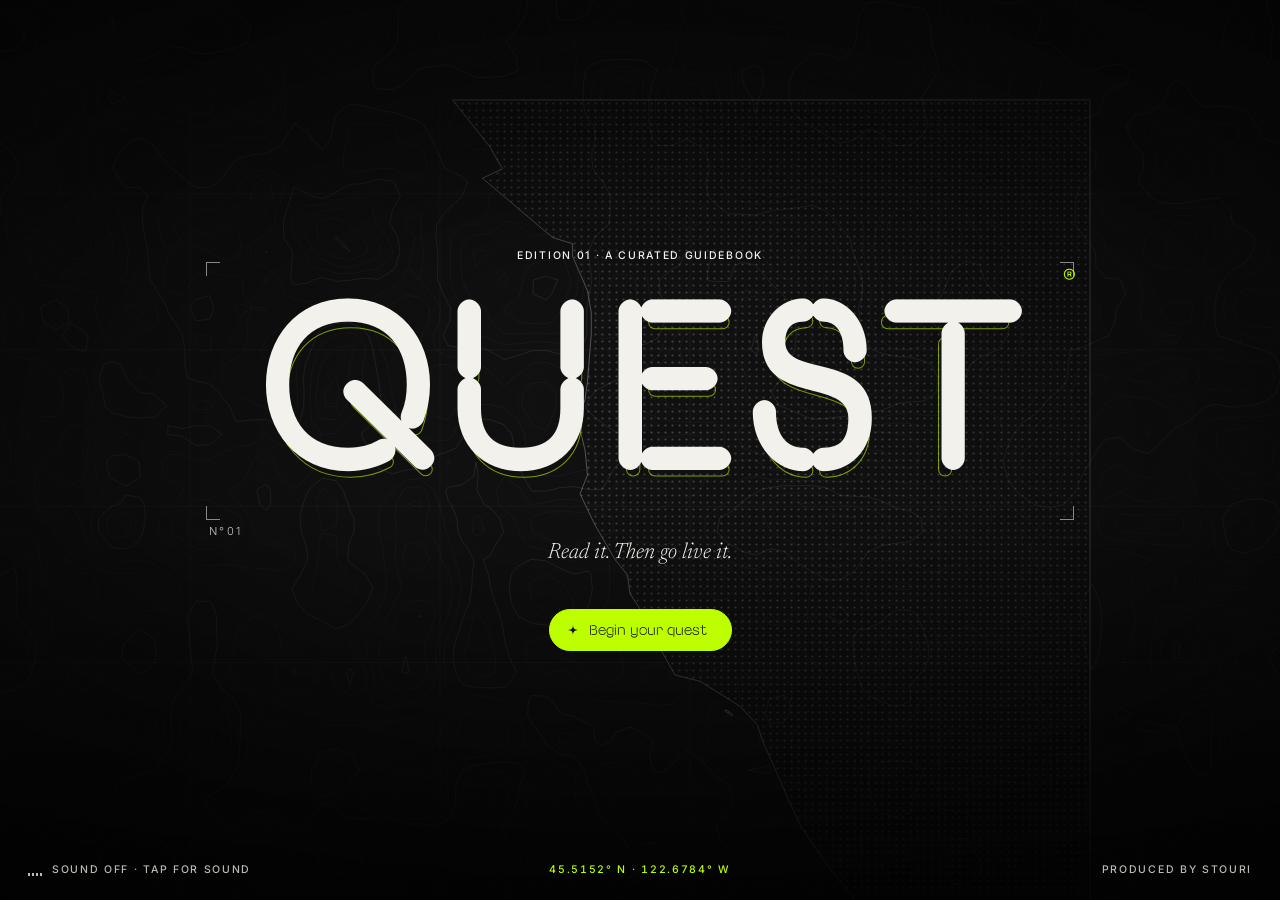
==== commit 2c763279: "Home: sound toggle, buttons always on screen, stronger topography, interactive QUEST letters Co-Auth" ====
--- a/index.html
+++ b/index.html
@@ -42,7 +42,9 @@
 .rating svg{width:13px;height:13px;fill:currentColor}
 
 /* TITLE */
-#title{background:rgba(12,12,12,.5);cursor:crosshair}
+#title{background:radial-gradient(ellipse at 50% 45%,rgba(12,12,12,.15),rgba(12,12,12,.55) 75%);cursor:crosshair}
+body:has(#title:not(.off)) #topo{opacity:1!important;filter:brightness(2.6) contrast(1.2)}
+body:has(#title:not(.off)) #zones,body:has(#title:not(.off)) #cities,body:has(#title:not(.off)) #meG{opacity:0;transition:opacity .6s}
 body:has(#title:not(.off)) .hud,body:has(#title:not(.off)) #tools,body:has(#title:not(.off)) #dock{opacity:0!important;pointer-events:none!important}
 #title .slide{position:absolute;inset:0;opacity:0;transition:opacity 2.4s ease}
 #title .slide.on{opacity:1}
@@ -51,9 +53,15 @@
 #title::after{content:"";position:absolute;inset:0;background:radial-gradient(ellipse at 50% 60%,transparent 30%,rgba(0,0,0,.55)),linear-gradient(to bottom,rgba(0,0,0,.35),transparent 30%,transparent 55%,rgba(0,0,0,.8));pointer-events:none}
 .t-in{position:absolute;inset:0;z-index:2;display:flex;flex-direction:column;align-items:center;justify-content:center;text-align:center;padding:30px}
 .t-in .mast{font-family:var(--display);font-size:clamp(96px,19vw,300px);letter-spacing:.04em;line-height:.82;margin:0;display:flex;position:relative;z-index:2}
+.t-in .mast span.rdy{animation:none;opacity:1;filter:none;transform:translate(var(--dx,0),var(--dy,0)) rotate(var(--rot,0deg)) scale(var(--sc,1));transition:transform .35s cubic-bezier(.2,.8,.2,1),color .25s,-webkit-text-stroke-color .25s;cursor:pointer}
+.t-in .mast span.rdy.hot{color:transparent;-webkit-text-stroke:2px var(--lime)}
+.t-in .mast span.rdy:active{--sc:.92}
+.t-snd{display:flex;align-items:center;gap:10px;font:inherit;letter-spacing:inherit;text-transform:inherit;color:#bdbab3;cursor:pointer;justify-self:start}.t-snd:hover,.t-snd.on{color:var(--lime)}
+.t-snd .eq{display:flex;gap:2px;align-items:flex-end;height:12px}.t-snd .eq i{width:2px;height:3px;background:currentColor}.t-snd.on .eq i{animation:eqb .9s ease-in-out infinite}.t-snd.on .eq i:nth-child(2){animation-delay:.2s}.t-snd.on .eq i:nth-child(3){animation-delay:.4s}.t-snd.on .eq i:nth-child(4){animation-delay:.1s}
+@keyframes eqb{0%,100%{height:3px}50%{height:12px}}
 .t-in .mast span{display:inline-block;opacity:0;transform:translateY(.35em) skewY(6deg);filter:blur(8px);animation:mastIn 1.4s calc(.3s + var(--i)*.09s) var(--ease) forwards}
 @keyframes mastIn{to{opacity:1;transform:none;filter:none}}
-.wm{position:relative;display:inline-block;padding:.12em .2em;font-size:clamp(96px,19vw,300px)}
+.wm{position:relative;display:inline-block;padding:.12em .2em;font-size:clamp(72px,min(19vw,30vh),300px)}
 .t-in .wm .mast{font-size:1em}
 .wm-ghost{position:absolute;left:.2em;top:.12em;font-family:var(--display);font-size:1em;letter-spacing:.04em;line-height:.82;color:transparent;-webkit-text-stroke:1px rgba(190,255,0,.6);transform:translate(var(--gx,8px),var(--gy,6px));transition:transform .25s ease-out;opacity:0;animation:fade 1.2s 1.2s forwards;pointer-events:none}
 .wm-reg{position:absolute;right:-.12em;top:.1em;font-family:var(--sans);font-size:.08em;color:var(--lime);opacity:0;animation:fade 1s 1.4s forwards}
@@ -67,7 +75,7 @@
 .xh-read{color:var(--lime);font-variant-numeric:tabular-nums}
 @keyframes mast{from{opacity:0;letter-spacing:.24em}to{opacity:1;letter-spacing:.08em}}
 .t-in .sub{margin-top:22px;opacity:0;animation:fade 1.6s 1.4s forwards}
-.t-in .acts{display:flex;gap:14px;flex-wrap:wrap;justify-content:center;margin-top:52px;opacity:0;animation:fade 1.6s 1.9s forwards}
+.t-in .acts{display:flex;gap:14px;flex-wrap:wrap;justify-content:center;margin-top:clamp(24px,5vh,52px);opacity:0;animation:fade 1.2s 1.2s forwards;position:relative;z-index:5}
 @keyframes fade{to{opacity:1}}
 .t-foot{position:absolute;left:28px;right:28px;bottom:24px;z-index:2;display:grid;grid-template-columns:1fr auto 1fr;color:#bdbab3}.t-foot>span:last-child{text-align:right}
 .t-online{display:flex;align-items:center;gap:8px}
@@ -903,7 +911,7 @@
     <p class="sub" style="font-style:italic;font-size:22px">Read it. Then go live it.</p>
     <div class="acts" id="titleActs"></div>
   </div>
-  <div class="t-foot lbl"><span class="t-online" style="display:none"><span class="dot" id="tDot"></span><span id="tOnline"></span></span><span>Sound recommended</span><span class="xh-read" id="xhRead">45.5152° N · 122.6784° W</span><span>Produced by STOURI</span></div>
+  <div class="t-foot lbl"><span class="t-online" style="display:none"><span class="dot" id="tDot"></span><span id="tOnline"></span></span><button class="t-snd" id="tSnd" aria-pressed="false"><span class="eq"><i></i><i></i><i></i><i></i></span><span id="tSndL">Sound off · tap for sound</span></button><span class="xh-read" id="xhRead">45.5152° N · 122.6784° W</span><span>Produced by STOURI</span></div>
   <div class="xh" id="xh" aria-hidden="true"><i class="xv"></i><i class="xhh"></i><span class="xt" id="xhT"></span></div>
 </section>
 
@@ -1215,7 +1223,7 @@
       if(step%4===2){const s=ctx.createBufferSource(),f=ctx.createBiquadFilter(),g=ctx.createGain();s.buffer=pink;f.type='highpass';f.frequency.value=7000;g.gain.setValueAtTime(.12,t);g.gain.exponentialRampToValueAtTime(.001,t+.06);s.connect(f).connect(g).connect(layers.beat);s.start(t,Math.random()*3);s.stop(t+.08)}step++},60000/92/2);
     setInterval(()=>{if(!on||Math.random()<.45)return;const t=ctx.currentTime+.02,n=2+Math.random()*4|0,base=2400+Math.random()*1800;for(let i=0;i<n;i++){const o=ctx.createOscillator(),g=ctx.createGain(),tt=t+i*.11;o.frequency.setValueAtTime(base,tt);o.frequency.exponentialRampToValueAtTime(base*1.4,tt+.07);g.gain.setValueAtTime(0,tt);g.gain.linearRampToValueAtTime(.05,tt+.01);g.gain.exponentialRampToValueAtTime(.001,tt+.09);o.connect(g).connect(layers.birds);o.start(tt);o.stop(tt+.1)}},1300)}
   function set(n){scene=n;if(!ctx)return;const sc=SC[n]||SC.hq,t=ctx.currentTime;Object.entries(layers).forEach(([k,g])=>{g.gain.cancelScheduledValues(t);g.gain.setTargetAtTime(sc[k]||0,t,1.2)})}
-  function toggle(force){const want=force!==undefined?force:!on;if(want&&!ctx)build();if(!ctx)return;on=want;if(on)ctx.resume();master.gain.cancelScheduledValues(ctx.currentTime);master.gain.setTargetAtTime(on?.55:0,ctx.currentTime,.6);$('#sndBtn').classList.toggle('on',on);$('#sndBtn').setAttribute('aria-pressed',on);set(scene)}
+  function toggle(force){const want=force!==undefined?force:!on;if(want&&!ctx)build();if(!ctx)return;on=want;if(on)ctx.resume();master.gain.cancelScheduledValues(ctx.currentTime);master.gain.setTargetAtTime(on?.55:0,ctx.currentTime,.6);$('#sndBtn').classList.toggle('on',on);{const b=document.getElementById('tSnd');if(b){b.classList.toggle('on',on);b.setAttribute('aria-pressed',on);document.getElementById('tSndL').textContent=on?'Sound on':'Sound off · tap for sound'}}$('#sndBtn').setAttribute('aria-pressed',on);set(scene)}
   function tone(f,d=.35,v=.05,at=0){if(!on||!ctx)return;const t=ctx.currentTime+at,o=ctx.createOscillator(),g=ctx.createGain();o.frequency.value=f;g.gain.setValueAtTime(0,t);g.gain.linearRampToValueAtTime(v,t+.005);g.gain.exponentialRampToValueAtTime(.001,t+d);o.connect(g).connect(master);o.start(t);o.stop(t+d+.05)}
   const tick=f=>tone(f||1320);
   const chord=()=>[660,880,1320].forEach((f,i)=>tone(f,.6,.05,i*.09));
@@ -1223,7 +1231,7 @@
   const level=()=>[220,330,440,554.4,659.3,880].forEach((f,i)=>tone(f,1.4,.05,i*.12));
   function whoosh(ms){if(!on||!ctx)return;const t=ctx.currentTime,s=ctx.createBufferSource(),f=ctx.createBiquadFilter(),g=ctx.createGain();s.buffer=pink;f.type='bandpass';f.Q.value=2;f.frequency.setValueAtTime(300,t);f.frequency.exponentialRampToValueAtTime(2200,t+ms/2000);f.frequency.exponentialRampToValueAtTime(400,t+ms/1000);g.gain.setValueAtTime(0,t);g.gain.linearRampToValueAtTime(.35,t+ms/2000);g.gain.linearRampToValueAtTime(0,t+ms/1000);s.connect(f).connect(g).connect(master);s.start(t);s.stop(t+ms/1000+.1)}
   return{toggle,set,tick,chord,loot,level,whoosh,get on(){return on}}})();
-$('#sndBtn').addEventListener('click',()=>SND.toggle());
+$('#sndBtn').addEventListener('click',()=>SND.toggle());$('#tSnd').addEventListener('click',e=>{e.stopPropagation();SND.toggle()});
 
 
 
@@ -1536,6 +1544,15 @@
   nz.forEach(([k])=>setTimeout(()=>{const g=$(`.zone[data-z="${k}"]`);if(g)g.classList.add('unlocking')},400))}
 function equip(id){const it=ITEMS[id];if(!it||!S.inv.includes(id))return;if(S.equip[it.slot]===id)delete S.equip[it.slot];else S.equip[it.slot]=id;save();SND.tick(1100);pushBoard();refresh()}
 
+/* home letters */
+(()=>{const spans=[...document.querySelectorAll('#title .mast span')];const notes=[523,587,659,784,880];let hot=-1;
+ spans.forEach((s,i)=>{s.addEventListener('animationend',()=>s.classList.add('rdy'),{once:true});setTimeout(()=>s.classList.add('rdy'),2600+i*90);
+  s.addEventListener('pointerenter',()=>{if(hot!==i){hot=i;try{SND.tick(notes[i])}catch(_){}}});s.addEventListener('pointerleave',()=>{if(hot===i)hot=-1});
+  s.addEventListener('click',e=>{e.stopPropagation();s.style.setProperty('--rot',(Math.random()*24-12)+'deg');try{SND.chord&&SND.chord()}catch(_){};setTimeout(()=>s.style.setProperty('--rot','0deg'),420)})});
+ document.getElementById('title').addEventListener('pointermove',e=>{for(const s of spans){if(!s.classList.contains('rdy'))continue;const r=s.getBoundingClientRect();const cx=r.left+r.width/2,cy=r.top+r.height/2;const dx=e.clientX-cx,dy=e.clientY-cy;const d=Math.hypot(dx,dy);const R=Math.max(r.width*1.4,160);
+   if(d<R){const f=(1-d/R);s.style.setProperty('--dx',(-dx*f*.22)+'px');s.style.setProperty('--dy',(-dy*f*.22)+'px');s.style.setProperty('--sc',1+f*.08);s.classList.toggle('hot',e.clientX>r.left&&e.clientX<r.right&&e.clientY>r.top&&e.clientY<r.bottom)}
+   else{s.style.setProperty('--dx','0px');s.style.setProperty('--dy','0px');s.style.setProperty('--sc',1);s.classList.remove('hot')}}});
+ document.getElementById('title').addEventListener('pointerleave',()=>spans.forEach(s=>{s.style.setProperty('--dx','0px');s.style.setProperty('--dy','0px');s.style.setProperty('--sc',1);s.classList.remove('hot')}));})();
 /* home crosshair */
 (()=>{const ti=document.getElementById('title'),mp=document.getElementById('map');const fmt=(v,p,n)=>Math.abs(v).toFixed(4)+'° '+(v>=0?p:n);
  ti.addEventListener('pointermove',e=>{ti.style.setProperty('--mx',e.clientX+'px');ti.style.setProperty('--my',e.clientY+'px');
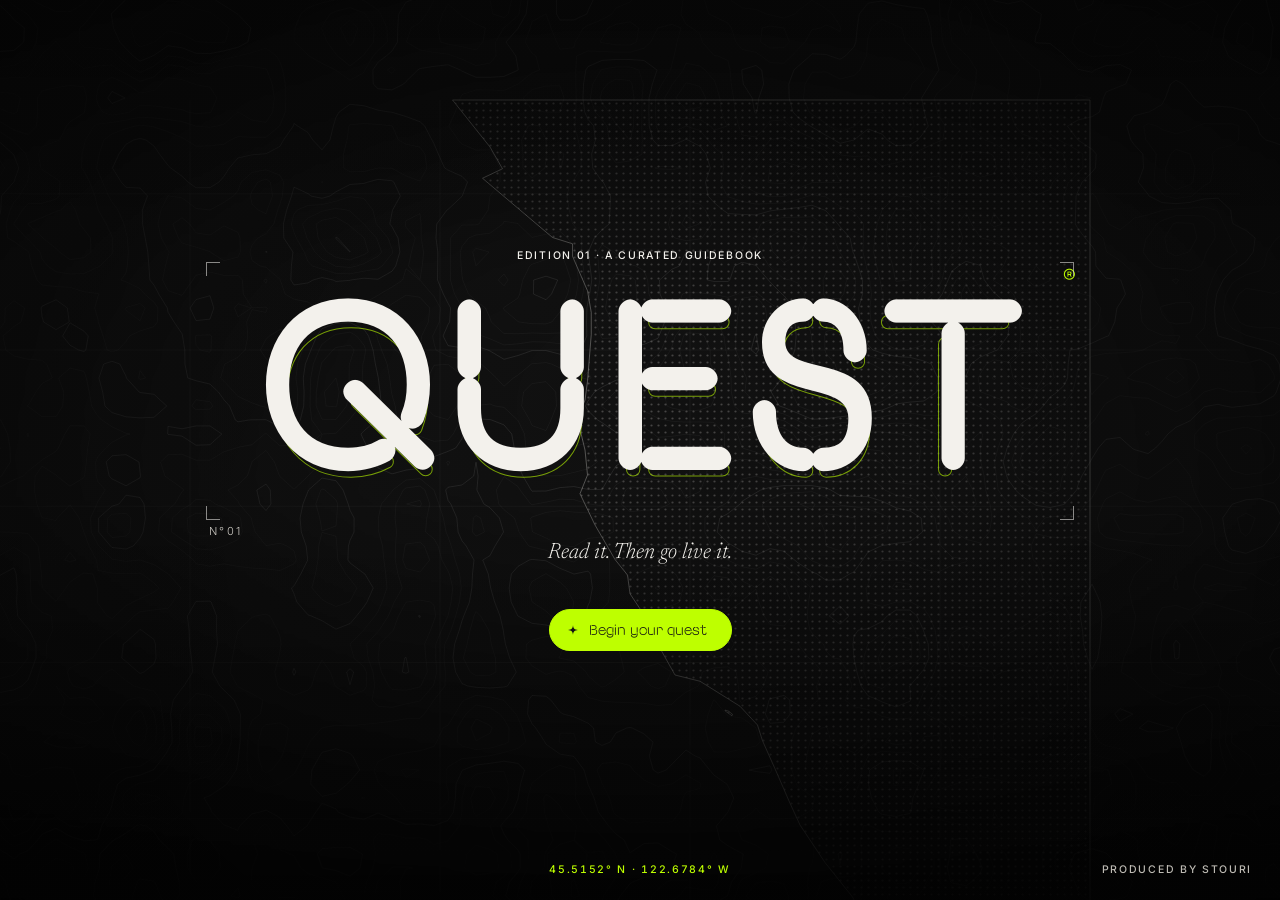
==== commit fe4b3ddb: "Small-window layout, username login, leaderboard, relic charms, Ledger and Field Games chapters, ree" ====
--- a/index.html
+++ b/index.html
@@ -218,6 +218,19 @@
 .ex-row .lbl{margin-top:5px;display:block}
 .ex-row .lv{font-family:var(--display);font-size:22px}
 .ex-me{color:var(--lime)}
+#exBody .lb-h,#exBody .lb-row{display:grid;grid-template-columns:34px 1fr 56px 70px;gap:10px;align-items:baseline}
+.lb-h{margin-top:26px;padding-bottom:10px;border-bottom:1px solid var(--line)}
+.lb-h span{text-align:left}.lb-h span:nth-child(n+3),.lb-row span:nth-child(n+3){text-align:right}
+.lb-row{padding:14px 0;border-bottom:1px solid var(--line)}
+.lb-n{font-family:var(--display);font-size:14px;opacity:.55}
+.lb-c{font-size:18px;overflow:hidden;text-overflow:ellipsis;white-space:nowrap}.lb-c .lbl{font-size:9px;margin-left:6px}
+.lb-q{font-family:var(--sans);font-size:13px;opacity:.7}.lb-x{font-family:var(--display);font-size:20px}
+.lb-row.top .lb-n{opacity:1;color:var(--lime)}
+.login{display:flex;gap:8px;align-items:center}
+.login input{height:48px;min-width:220px;padding:0 18px;border-radius:999px;border:1px solid var(--line);background:rgba(18,18,18,.7);color:var(--bone);font-family:var(--sans);font-size:14px;letter-spacing:.06em;outline:none}
+.login input:focus{border-color:var(--lime)}
+.login-n{display:block;margin-top:12px;text-align:center;width:100%}
+@media (max-width:420px){.login input{min-width:0;width:170px}}
 
 /* MODALS */
 .modal{position:fixed;inset:0;z-index:60;display:grid;place-items:center;background:rgba(10,10,10,.72);backdrop-filter:blur(6px);-webkit-backdrop-filter:blur(6px);opacity:0;visibility:hidden;transition:opacity .6s,visibility .6s;padding:20px}
@@ -524,9 +537,34 @@
 .bl>video,.bl>img{position:absolute;inset:0;width:100%;height:100%;object-fit:cover}
 .bl::after{content:"";position:absolute;inset:0;background:linear-gradient(90deg,rgba(10,10,10,.82) 0,rgba(10,10,10,.35) 46%,transparent 70%),linear-gradient(to top,rgba(10,10,10,.75),transparent 45%)}
 .bl .ov{position:absolute;z-index:2;left:44px;bottom:40px;right:44px;display:grid;grid-template-columns:minmax(0,1.3fr) minmax(0,1fr);gap:56px;align-items:end}
-.bl .ov .h1{font-size:clamp(56px,7vw,124px);line-height:.88}
+.bl .ov .h1{font-size:clamp(56px,7vw,124px);line-height:.88;text-shadow:0 2px 24px rgba(0,0,0,.45)}
 .bl .ov .verdict{color:#ece9e2;font-size:clamp(18px,1.5vw,22px)}
 .bl .ov .meta{border-color:rgba(243,241,236,.25)}
+.bbody{container-type:inline-size}
+.btop .lbl,[data-close]{white-space:nowrap}
+.nat figcaption{flex-wrap:wrap;gap:4px 16px}
+@container (max-width:1100px){
+ .folio{display:none}
+ .spread{gap:32px;padding:28px 32px 40px}
+ .quote{font-size:clamp(24px,3.2cqi,36px)}
+ .spread .h1{font-size:clamp(36px,5.5cqi,64px)}
+ .spread .h2{font-size:clamp(26px,3.8cqi,40px)}
+}
+.bl .ov{top:20px}
+.bl .ov>div:last-child{max-height:100%;overflow-y:auto;scrollbar-width:none}
+@container (max-width:1000px){
+ .bl{display:grid;overflow-y:auto;scrollbar-width:none}
+ .bl>img{grid-area:1/1;position:relative;width:100%;height:100%;min-height:100%;object-fit:cover}
+ .bl .ov,#book .bl .ov{grid-area:1/1;position:relative;inset:auto!important;left:0;right:0;align-self:end;grid-template-columns:minmax(0,1fr);gap:18px;padding:84px 28px 24px;box-sizing:border-box;width:100%;min-width:0}
+ .bl .ov>div:last-child{max-height:none;overflow:visible}
+ .bl .ov .h1{font-size:clamp(44px,7vw,80px)!important}
+ .bl .ov>div:last-child{display:grid;grid-template-columns:minmax(0,1.15fr) minmax(0,1fr);gap:6px 28px;padding:20px 22px;align-items:start}
+ .bl .ov>div:last-child>.lbl{grid-column:1}
+ .bl .ov>div:last-child>.verdict{grid-column:1;font-size:17px;line-height:1.45;margin:0}
+ .bl .ov>div:last-child>.meta{grid-column:2;grid-row:1 / span 3;grid-template-columns:1fr;gap:2px 0;padding:0;border:0}
+ .bl .ov>div:last-child>.meta dd{margin:0 0 10px}
+ .bl .ov>div:last-child>.acts{grid-column:1 / -1;margin-top:10px}
+}
 .bl .ov>div:last-child{background:rgba(12,12,12,.55);backdrop-filter:blur(14px);-webkit-backdrop-filter:blur(14px);padding:24px 26px;border:1px solid rgba(243,241,236,.14)}
 .bl .tl{position:absolute;z-index:2;top:26px;left:44px;right:44px;display:flex;justify-content:space-between;color:#ece9e2}
 .bl .rec{display:inline-flex;align-items:center;gap:8px}
@@ -642,7 +680,7 @@
 .pg button{width:40px;height:40px;border-radius:50%;border:1px solid var(--line);display:grid;place-items:center;transition:background .3s,color .3s}
 .pg button:hover{background:var(--bone);color:var(--ink)}
 .col{min-width:0;display:flex;flex-direction:column}
-.col.mid{justify-content:center}
+.col.mid{justify-content:safe center}
 /* viewfinder frame */
 .nat{margin:0;display:flex;flex-direction:column;justify-content:center;min-height:0}
 .nat img{width:100%;height:auto;max-height:74vh;object-fit:contain;display:block}
@@ -836,6 +874,26 @@
 .drawer .dpad,#logD .dpad{padding:var(--s6) var(--s5) var(--s6)}
 #about>.x{top:var(--edge);right:var(--edge)}
 @media(max-width:900px){:root{--edge:12px}#dock{bottom:calc(var(--edge) + var(--ctl) + var(--s2));right:50%;transform:translateX(50%)}}
+/* ===== compact windows ===== */
+@media (max-width:760px),(max-height:560px){
+ #logo{display:none!important}
+ #zoom{display:none!important}
+ .zone text{opacity:0;transition:opacity .25s}
+ .zone:hover text,.zone.sel text,.zone:focus-visible text{opacity:1}
+ #cities text{opacity:.35}
+ #pcard{padding:4px!important;height:auto}
+ #pcard>div:nth-child(2),#pLv{display:none!important}
+ #tools{transform:none!important;top:var(--edge)!important;bottom:auto!important;right:var(--edge)!important;max-width:calc(100vw - 96px);overflow-x:auto;scrollbar-width:none;flex-wrap:nowrap}
+ #tools::-webkit-scrollbar{display:none}
+ #tools .tool{flex:none;padding:0 10px}
+ #tools .tool kbd{display:none}
+ #dock{left:50%;right:auto!important;transform:translateX(-50%);bottom:var(--edge)!important;gap:2px}
+ #dock .tool{padding:0 10px;font-size:9.5px;white-space:nowrap}
+ #coord,#scale,#feed,#hint{display:none!important}
+}
+@media (max-width:760px),(max-height:560px){#tools .tool[hidden]{display:none!important}#tools .tool span.tl{display:inline!important;font-size:9.5px;letter-spacing:.08em}#tools .tool .g{display:none}#tools{gap:0}#tools .tool{padding:0 9px}}
+@media (max-width:420px){#tools .tool{padding:0 5px}#tools .tool span.tl{font-size:9px;letter-spacing:0}#tools{max-width:calc(100vw - 70px)}#pcard .av{width:34px;height:34px}}
+
 #toast{position:fixed;left:50%;top:84px;transform:translate(-50%,-16px);opacity:0;visibility:hidden;z-index:70;background:var(--bone);color:var(--ink);padding:12px 20px;border-radius:999px;display:flex;gap:10px;align-items:center;transition:all .6s var(--ease)}
 #toast.show{transform:translate(-50%,0);opacity:1;visibility:visible}
 @media(prefers-reduced-motion:reduce){*,*::before,*::after{animation-duration:.01ms!important;animation-iteration-count:1!important;transition-duration:.01ms!important}}
@@ -878,7 +936,7 @@
 <div class="hud" id="zoom"><button id="zIn" aria-label="Zoom in">+</button><button id="zOut" aria-label="Zoom out">−</button><button id="zHome" aria-label="Recentre" style="font-size:11px">◎</button></div>
 <div class="hud lbl" id="coord"><span id="cZone">Quest HQ</span><span><b id="cLat">45.5152° N</b></span><span><b id="cLon">122.6784° W</b></span></div>
 <div class="hud lbl" id="scale"><i id="scaleBar" style="width:80px"></i><span id="scaleTxt">100 mi</span></div>
-<div class="hud" id="dock"><button class="tool" data-go="kit"><span class="tl">Catalog</span></button><button class="tool" data-go="skills"><span class="tl">Skills</span><span class="muted" id="dockQt"></span></button><button class="tool" data-go="relics"><span class="tl">Relics</span></button></div>
+<div class="hud" id="dock"><button class="tool" data-go="kit"><span class="tl">Catalog</span></button><button class="tool" data-go="skills"><span class="tl">Skills</span><span class="muted" id="dockQt"></span></button><button class="tool" data-go="relics"><span class="tl">Relics</span></button><button class="tool" data-open="ex"><span class="tl">Leaderboard</span></button></div>
 <div class="hud" id="feed"><div class="fh lbl"><span>World</span><span id="feedSub">Live</span></div><div id="feedRows"></div></div>
 <div class="hud" id="hint"></div>
 
@@ -911,7 +969,7 @@
     <p class="sub" style="font-style:italic;font-size:22px">Read it. Then go live it.</p>
     <div class="acts" id="titleActs"></div>
   </div>
-  <div class="t-foot lbl"><span class="t-online" style="display:none"><span class="dot" id="tDot"></span><span id="tOnline"></span></span><button class="t-snd" id="tSnd" aria-pressed="false"><span class="eq"><i></i><i></i><i></i><i></i></span><span id="tSndL">Sound off · tap for sound</span></button><span class="xh-read" id="xhRead">45.5152° N · 122.6784° W</span><span>Produced by STOURI</span></div>
+  <div class="t-foot lbl"><span class="t-online" style="display:none"><span class="dot" id="tDot"></span><span id="tOnline"></span></span><span></span><span class="xh-read" id="xhRead">45.5152° N · 122.6784° W</span><span>Produced by STOURI</span></div>
   <div class="xh" id="xh" aria-hidden="true"><i class="xv"></i><i class="xhh"></i><span class="xt" id="xhT"></span></div>
 </section>
 
@@ -944,7 +1002,6 @@
 const KEY='quest.game.v1';
 const load=()=>{try{return JSON.parse(localStorage.getItem(KEY))}catch(e){return null}};
 let S=load();
-if(S&&S.equip&&S.equip.Tool&&ITEMS[S.equip.Tool]&&ITEMS[S.equip.Tool].slot==='Carry'){S.equip.Carry=S.equip.Tool;delete S.equip.Tool}
 if(S&&!S.starter2){S.inv=S.inv||[];if(!S.inv.includes('fieldbag'))S.inv.push('fieldbag');S.starter2=true}
 const STARTER=['whiteshirt','knit','trousers','lowtops','beanie','fieldbag'];
 if(S&&!S.starter){S.inv=S.inv||[];STARTER.forEach(i=>S.inv.includes(i)||S.inv.push(i));S.equip=S.equip||{};if(!S.equip.Body)S.equip.Body='whiteshirt';if(!S.equip.Legs)S.equip.Legs='trousers';if(!S.equip.Feet)S.equip.Feet='lowtops';S.starter=true;try{localStorage.setItem(KEY,JSON.stringify(S))}catch(e){}}
@@ -1223,7 +1280,7 @@
       if(step%4===2){const s=ctx.createBufferSource(),f=ctx.createBiquadFilter(),g=ctx.createGain();s.buffer=pink;f.type='highpass';f.frequency.value=7000;g.gain.setValueAtTime(.12,t);g.gain.exponentialRampToValueAtTime(.001,t+.06);s.connect(f).connect(g).connect(layers.beat);s.start(t,Math.random()*3);s.stop(t+.08)}step++},60000/92/2);
     setInterval(()=>{if(!on||Math.random()<.45)return;const t=ctx.currentTime+.02,n=2+Math.random()*4|0,base=2400+Math.random()*1800;for(let i=0;i<n;i++){const o=ctx.createOscillator(),g=ctx.createGain(),tt=t+i*.11;o.frequency.setValueAtTime(base,tt);o.frequency.exponentialRampToValueAtTime(base*1.4,tt+.07);g.gain.setValueAtTime(0,tt);g.gain.linearRampToValueAtTime(.05,tt+.01);g.gain.exponentialRampToValueAtTime(.001,tt+.09);o.connect(g).connect(layers.birds);o.start(tt);o.stop(tt+.1)}},1300)}
   function set(n){scene=n;if(!ctx)return;const sc=SC[n]||SC.hq,t=ctx.currentTime;Object.entries(layers).forEach(([k,g])=>{g.gain.cancelScheduledValues(t);g.gain.setTargetAtTime(sc[k]||0,t,1.2)})}
-  function toggle(force){const want=force!==undefined?force:!on;if(want&&!ctx)build();if(!ctx)return;on=want;if(on)ctx.resume();master.gain.cancelScheduledValues(ctx.currentTime);master.gain.setTargetAtTime(on?.55:0,ctx.currentTime,.6);$('#sndBtn').classList.toggle('on',on);{const b=document.getElementById('tSnd');if(b){b.classList.toggle('on',on);b.setAttribute('aria-pressed',on);document.getElementById('tSndL').textContent=on?'Sound on':'Sound off · tap for sound'}}$('#sndBtn').setAttribute('aria-pressed',on);set(scene)}
+  function toggle(force){const want=force!==undefined?force:!on;if(want&&!ctx)build();if(!ctx)return;on=want;if(on)ctx.resume();master.gain.cancelScheduledValues(ctx.currentTime);master.gain.setTargetAtTime(on?.55:0,ctx.currentTime,.6);$('#sndBtn').classList.toggle('on',on);$('#sndBtn').setAttribute('aria-pressed',on);set(scene)}
   function tone(f,d=.35,v=.05,at=0){if(!on||!ctx)return;const t=ctx.currentTime+at,o=ctx.createOscillator(),g=ctx.createGain();o.frequency.value=f;g.gain.setValueAtTime(0,t);g.gain.linearRampToValueAtTime(v,t+.005);g.gain.exponentialRampToValueAtTime(.001,t+d);o.connect(g).connect(master);o.start(t);o.stop(t+d+.05)}
   const tick=f=>tone(f||1320);
   const chord=()=>[660,880,1320].forEach((f,i)=>tone(f,.6,.05,i*.09));
@@ -1231,7 +1288,7 @@
   const level=()=>[220,330,440,554.4,659.3,880].forEach((f,i)=>tone(f,1.4,.05,i*.12));
   function whoosh(ms){if(!on||!ctx)return;const t=ctx.currentTime,s=ctx.createBufferSource(),f=ctx.createBiquadFilter(),g=ctx.createGain();s.buffer=pink;f.type='bandpass';f.Q.value=2;f.frequency.setValueAtTime(300,t);f.frequency.exponentialRampToValueAtTime(2200,t+ms/2000);f.frequency.exponentialRampToValueAtTime(400,t+ms/1000);g.gain.setValueAtTime(0,t);g.gain.linearRampToValueAtTime(.35,t+ms/2000);g.gain.linearRampToValueAtTime(0,t+ms/1000);s.connect(f).connect(g).connect(master);s.start(t);s.stop(t+ms/1000+.1)}
   return{toggle,set,tick,chord,loot,level,whoosh,get on(){return on}}})();
-$('#sndBtn').addEventListener('click',()=>SND.toggle());$('#tSnd').addEventListener('click',e=>{e.stopPropagation();SND.toggle()});
+$('#sndBtn').addEventListener('click',()=>SND.toggle());
 
 
 
@@ -1402,7 +1459,7 @@
    traits:[['Stillness','On the cabin','No signal is a feature.'],['Nerve','On the cave','Walk in until the light is a pinprick.'],['Care','On the pot','Cook slow, feed everyone.'],['Cold','On the creek','Two minutes. Then the forest.']],
    facts:[['Getting there','From Portland, east through the Columbia River Gorge to White Salmon, then north toward Mount Adams.'],['The caves','Lava tubes and ice caves lie in the Gifford Pinchot National Forest near Trout Lake. Check access and seasonal closures with the Forest first.'],['Underground','Two light sources per person, a helmet, and someone who has been before.'],['The mountain','Mount Adams rises to the north. Weather turns fast; pack layers.']],
    standard:['Leave the phone in the car for a day.','Two lights each underground, always.','Cook one pot for the whole cabin.','Leave the forest as you found it.'],srcs:[]},
- {id:'outro',kind:'outro',n:'00',t:'The Edition at a Glance',place:'Edition 01'},
+ {id:'outro',kind:'outro',n:'00',t:'The Ledger',place:'Edition 01'},
  {id:'games',kind:'games',n:'00',t:'Field Games',place:'Edition 01'},
  {id:'kit',kind:'kit',n:'10',t:'The Catalog'},
  {id:'skills',kind:'skills',n:'00',t:'Skills'},
@@ -1421,7 +1478,7 @@
   if(c.kind==='outro')return['allq','allg'];
   if(c.kind==='games')return['wsearch'];
   return['index']}
-const SPN={allq:'Every quest',allg:'Every piece',wsearch:'Word search',standard:'Before you go',linq:'Made by LINQ',skills:'Skills',film:'The film',gallery:'Gallery',opener:'Opener',story:'The story',athlete:'The athlete',gallery:'Wear the night',kit:'The look',quests:'Quests',manifesto:'Manifesto',how:'How quests work',fog:'In the fog',kitidx:'All gear',relics:'Collection',cover:'Cover',legend:'How to read',index:'Index'};
+const SPN={allq:'Every quest',allg:'Every piece',wsearch:'Word search',standard:'Before you go',linq:'Made by LINQ',skills:'Skills',film:'The reel',gallery:'Gallery',opener:'Opener',story:'The story',athlete:'The athlete',gallery:'Wear the night',kit:'The look',quests:'Quests',manifesto:'Manifesto',how:'How quests work',fog:'In the fog',kitidx:'All gear',relics:'Collection',cover:'Cover',legend:'How to read',index:'Index'};
 let B={ch:0,sp:0,item:null,kitF:'all'};
 const zoneMeta=id=>ZONES[id];
 function coordStr(id){const z=ZONES[id];if(!z)return'';return `${z.ll[0].toFixed(4)}° N · ${Math.abs(z.ll[1]).toFixed(4)}° ${z.ll[1]<0?'W':'E'}`}
@@ -1447,7 +1504,7 @@
   case 'index':{const feats=CHAPTERS.filter(ch=>ch.kind==='feature'),fog=CHAPTERS.filter(ch=>ch.kind==='fog'),ref=CHAPTERS.filter(ch=>['kit','skills','relics'].includes(ch.kind));
     const prog=ch=>{const qs=allQ().filter(q=>q.z===ch.id);const dn=qs.filter(q=>S.done.includes(q.id)).length;return qs.length?`<span class="pg"><i style="width:${dn/qs.length*100}%"></i></span><span class="lbl muted">${dn}/${qs.length} quests</span>`:''};
     return `<div class="col" style="grid-column:1/-1"><div class="ix-h"><div><span class="lbl muted">Edition 01 · Contents</span><div class="h1" style="font-size:clamp(48px,6vw,96px);margin:8px 0 0">The Guide</div></div><p class="note" style="max-width:360px">${feats.length} destinations, rated and mapped. Each ends with quests that train real skills and earn tokens.</p></div>
-    <span class="lbl ix-s">Destinations</span><div class="ix-grid">${feats.map(ch=>`<button class="ix-card" data-go="${ch.id}"><div class="im"><img src="${ch.hero}" alt="" loading="lazy" ${ch.heroPos?`style="object-position:${ch.heroPos}"`:''}><span class="no">${ch.n}</span>${ch.edit||ch.film?'<span class="fbadge">▶ Film</span>':''}</div><div class="tx"><span class="lbl muted">${esc(ch.place)}</span><div class="t">${esc(ch.t)}</div><div class="rw">${spark(ch.r)}${prog(ch)}</div></div></button>`).join('')}</div>
+    <span class="lbl ix-s">Destinations</span><div class="ix-grid">${feats.map(ch=>`<button class="ix-card" data-go="${ch.id}"><div class="im"><img src="${ch.hero}" alt="" loading="lazy" ${ch.heroPos?`style="object-position:${ch.heroPos}"`:''}><span class="no">${ch.n}</span></div><div class="tx"><span class="lbl muted">${esc(ch.place)}</span><div class="t">${esc(ch.t)}</div><div class="rw">${spark(ch.r)}${prog(ch)}</div></div></button>`).join('')}</div>
     <span class="lbl ix-s">Back of the book</span><div class="ix-two" style="margin-bottom:24px"><div>${CHAPTERS.filter(x=>x.kind==='outro'||x.kind==='games').map(ch=>`<button class="ix-row" data-go="${ch.id}"><span class="lbl muted">${ch.n}</span><span class="t">${esc(ch.t)}</span><span class="lbl muted">${ch.kind==='outro'?'Every quest, every piece':'Word search'}</span></button>`).join('')}</div></div><div class="ix-two">${fog.length?`<div><span class="lbl ix-s">Coming into view</span>${fog.map(ch=>`<button class="ix-row ${unlocked(ch.id)?'':'lk'}" data-go="${ch.id}"><span class="lbl muted">${ch.n}</span><span class="t">${esc(ch.t)}</span><span class="lbl muted">${unlocked(ch.id)?esc(ch.place):'LV '+ZONES[ch.id].lv+' · in the fog'}</span></button>`).join('')}</div>`:''}
     </div></div>`}
   case 'opener':{const here=S.zone===c.id;const pg=folio();return `<div class="bl"><img src="${c.hero}" alt="" ${c.heroPos?`style="object-position:${c.heroPos}"`:''}>
@@ -1455,14 +1512,14 @@
     <div class="ov"><div><span class="ch-num">${c.n} — ${esc(c.place)}</span><div class="h1">${esc(c.t)}</div><div>${spark(c.r)} <span class="lbl" style="margin-left:8px;color:#ece9e2">${['','Worth the day','Worth the weekend','Worth the journey'][c.r]}</span></div></div>
     <div><span class="lbl" style="color:#bdbab3">Our verdict</span><p class="verdict" style="margin-top:8px">${esc(c.verdict)}</p>
     <dl class="meta">${c.who?`<dt>Featuring</dt><dd>${esc(c.who)}</dd>`:''}<dt>Getting there</dt><dd>${esc(TRAVEL[c.id])}</dd>${c.film?`<dt>Film</dt><dd><a href="${c.film[0]}" target="_blank" rel="noopener">${esc(c.film[1])} ↗</a></dd>`:''}<dt>Status</dt><dd>${here?'<span class="lime">You are here</span>':'You are at '+esc(ZONES[S.zone].n)}</dd></dl>
-    <div class="acts"><button class="btn lime" data-next>Read the chapter</button>${c.edit?`<button class="btn filmbtn" data-go="${c.id}" data-sp="film">▶ Watch the film · ${c.edit[3]}</button>`:c.film?`<a class="btn filmbtn" href="${c.film[0]}" target="_blank" rel="noopener">▶ Watch the film ↗</a>`:''}${here?'':`<button class="btn" data-travel="${c.id}" style="color:#fff">Travel here</button>`}</div></div></div></div>`}
+    <div class="acts"><button class="btn lime" data-next>Read the chapter</button>${c.film?`<a class="btn filmbtn" href="${c.film[0]}" target="_blank" rel="noopener">▶ Watch the film ↗</a>`:''}${here?'':`<button class="btn" data-travel="${c.id}" style="color:#fff">Travel here</button>`}</div></div></div></div>`}
   case 'film':{const e=c.edit;const v=e[4]==='v';return `<div class="col mid" style="align-items:${v?'center':'stretch'}"><div class="filmbox ${v?'v':'h'}"><video id="filmV" src="${e[0]}" autoplay muted loop playsinline></video><div class="vfc"></div><div class="vfl lbl"><span class="rec"><i></i>REC · ${esc(e[1])}</span><span>${e[3]}</span></div><button class="sndbtn lbl" id="filmSnd" aria-pressed="false">Sound off · tap for sound</button></div></div>
-    <div class="col mid"><span class="ch-num">${c.n} — The film</span><div class="h1" style="font-size:clamp(40px,4.4vw,68px)">${esc(e[1])}</div><p class="verdict">${esc(e[2])}</p><dl class="meta"><dt>Runtime</dt><dd>${e[3]}</dd><dt>Footage</dt><dd>From the field, unscripted</dd>${c.film?`<dt>Long form</dt><dd><a href="${c.film[0]}" target="_blank" rel="noopener">${esc(c.film[1])} ↗</a></dd>`:''}</dl><p class="note" style="margin-top:14px">Turning on the film’s sound pauses the soundscape. It comes back when you turn the page.</p><div class="acts"><button class="btn" data-next>Read the story</button></div></div>`}
+    <div class="col mid"><span class="ch-num">${c.n} — The reel</span><div class="h1" style="font-size:clamp(40px,4.4vw,68px)">${esc(e[1])}</div><p class="verdict">${esc(e[2])}</p><dl class="meta"><dt>Runtime</dt><dd>${e[3]}</dd><dt>Footage</dt><dd>From the field, unscripted</dd>${c.film?`<dt>Long form</dt><dd><a href="${c.film[0]}" target="_blank" rel="noopener">${esc(c.film[1])} ↗</a></dd>`:''}</dl><p class="note" style="margin-top:14px">Turning on the film’s sound pauses the soundscape. It comes back when you turn the page.</p><div class="acts"><button class="btn" data-next>Read the story</button></div></div>`}
   case 'allq':{const feats=CHAPTERS.filter(x=>x.kind==='feature');const all=allQ();const dn=all.filter(q=>S.done.includes(q.id)).length;
-    return `<div class="col" style="grid-column:1/-1"><span class="ch-num">${c.n} — The edition at a glance</span><div class="h2">Every quest in Edition 01</div><p class="verdict" style="margin-bottom:22px">${dn} of ${all.length} done. Tap any one to go to it.</p>
+    return `<div class="col" style="grid-column:1/-1"><span class="ch-num">${c.n} — The Ledger</span><div class="h2">Every quest in Edition 01</div><p class="verdict" style="margin-bottom:22px">${dn} of ${all.length} done. Tap any one to go to it.</p>
     <div class="aq">${feats.map(f=>{const qs=all.filter(q=>q.z===f.id);return qs.length?`<div><span class="lbl lime">${f.n} · ${esc(ZONES[f.id].n)}</span>${qs.map(q=>`<button class="aqr ${S.done.includes(q.id)?'dn':S.acc[q.id]?'ac':''}" data-go="${q.z}" data-sp="quests"><b>${esc(q.t)}</b><span>${'✦'.repeat(q.r)} · ${q.xp} XP${S.done.includes(q.id)?' · done':S.acc[q.id]?' · active':''}</span></button>`).join('')}</div>`:''}).join('')}</div></div>`}
-  case 'allg':{const ids=Object.keys(ITEMS);
-    return `<div class="col" style="grid-column:1/-1"><span class="ch-num">${c.n} — The edition at a glance</span><div class="h2">Every piece in Edition 01</div><p class="verdict" style="margin-bottom:22px">What was worn and carried, and where it was earned.</p>
+  case 'allg':{const ids=Object.keys(ITEMS).filter(k=>!ITEMS[k].relic);
+    return `<div class="col" style="grid-column:1/-1"><span class="ch-num">${c.n} — The Ledger</span><div class="h2">Every piece in Edition 01</div><p class="verdict" style="margin-bottom:22px">What was worn and carried, and where it was earned.</p>
     <div class="ag">${ids.map(id=>{const it=ITEMS[id],q=allQ().find(q=>(q.loot||[]).includes(id));const own=S.inv.includes(id);return `<div class="agc ${own?'own':''}"><div class="pimg ptile">${icon(id)}</div><b>${esc(it.t)}</b><span>${q&&q.z?esc(ZONES[q.z].n):it.brand==='LINQ'?'LINQ':'Starter'}${own?' · owned':''}</span></div>`}).join('')}</div></div>`}
   case 'wsearch':{const g=WS.grid;return `<div class="col mid"><span class="ch-num">${c.n} — Field games</span><div class="h2">Word search</div><p class="verdict">Eight words from this edition are hidden in the grid: across, down or diagonal. Tap the first letter, then the last.</p>
     <div class="wsw">${WS.words.map(w=>`<span class="${WS.found.includes(w)?'f':''}">${w}</span>`).join('')}</div>${WS.found.length===WS.words.length?'<p class="lime" style="margin-top:18px">All found. +50 XP.</p>':''}</div>
@@ -1475,7 +1532,7 @@
     <div class="col mid"><span class="lbl muted">Your skills</span><div class="skl">${Object.entries(SKILLS).map(([k,n])=>`<div><span>${n}</span><span class="bar"><i style="width:${Math.min(100,(sk[k]||0)*10)}%"></i></span><b>${sk[k]||0}</b></div>`).join('')}</div><p class="note" style="margin-top:14px">Each quest lists the skills it trains. Ten points in a skill fills its bar.</p></div>`}
   case 'story':{const right=c.interactive==='kp'?`<div class="col"><div class="vf" style="flex:1;min-height:220px"><img src="${c.imgs[0]}" alt="" style="object-position:50% 70%"><div class="vfc"></div></div><div class="kp" style="margin-top:20px"><span class="lbl muted">Will you see it from Oregon?</span><div style="display:flex;align-items:end;gap:20px;margin-top:10px"><div class="kval" id="kval">Kp 5</div></div><input type="range" min="1" max="9" value="5" id="kpr" aria-label="Kp index"><div class="verdict" id="kverdict"></div></div></div>`
       :c.interactive==='flip'?`<div class="col"><div class="vf" style="flex:1;min-height:200px"><img src="${c.imgs[0]}" alt=""><div class="vfc"></div></div><span class="lbl muted" style="margin:18px 0 10px">The edit · drag to compare raw and Quest treatment</span><div class="flip" id="flip" style="flex:1;min-height:200px"><img src="img/sf-cafe.jpg" alt="Raw still"><img class="top" src="img/sf-ghost.jpg" alt="Edited still"><span class="bar"></span></div></div>`
-      :(!c.reel&&c.edit)?`<div class="col mid"><div class="filmbox ${c.edit[4]==='v'?'v':'h'} inline"><video src="${c.edit[0]}" autoplay muted loop playsinline></video><div class="vfc"></div><div class="vfl lbl"><span class="rec"><i></i>${esc(c.edit[1])}</span><span>${c.edit[3]}</span></div></div><button class="btn sm filmbtn" data-go="${c.id}" data-sp="film" style="margin-top:14px;align-self:flex-start">▶ Watch with sound</button></div>`
+      :(!c.reel&&c.edit)?`<div class="col mid"><div class="filmbox ${c.edit[4]==='v'?'v':'h'} inline"><video src="${c.edit[0]}" autoplay muted loop playsinline></video><div class="vfc"></div><div class="vfl lbl"><span class="rec"><i></i>${esc(c.edit[1])}</span><span>${c.edit[3]}</span></div></div><button class="btn sm filmbtn" data-reelsnd style="margin-top:14px;align-self:flex-start">▶ Reel with sound</button></div>`
       :c.reel?`<div class="col">${reel(c.reel)}<div class="capt"><b>Fig. ${c.n}.1</b>${esc(c.reel[1])}</div></div>`
       :`<div class="stack2"><img src="${c.imgs[0]}" alt=""><span class="capt2"><span>Fig. ${c.n}.1</span></span><img src="${c.imgs[1]}" alt=""><span class="capt2"><span>Fig. ${c.n}.2</span></span></div>`;
     return `<div class="col mid"><span class="ch-num">${c.n} — The story</span><div class="h2">${esc(c.t)}</div><p class="kicker">${esc(c.place)}. Words by Quest Editors.</p><div class="prose two">${c.story.map((p,i)=>`<p class="${i?'':'drop'}">${esc(p)}</p>`).join('')}</div>${c.reel2?`<div style="display:grid;grid-template-columns:1fr 1.4fr;gap:16px;margin-top:18px;min-height:220px">${reel(c.reel2)}${vf(c.imgs[0],['Fig. '+c.n+'.2',''])}</div>`:''}</div>${right}`}
@@ -1493,10 +1550,10 @@
   case 'how':return `<div class="col mid"><span class="ch-num">${c.n} — How quests work</span><div class="h2">The guidebook, switched on</div><div class="steps4">${[['Select','Choose a quest in the app or the printed guide.'],['Complete','Do it in the real world. Tap the RFID points and log your objectives.'],['Share','Post the journey with #LINQQuest.'],['Earn','Relics, early access, gear upgrades and status.']].map((s,i)=>`<div><span class="n">0${i+1}</span><h4>${s[0]}</h4><p>${s[1]}</p></div>`).join('')}</div></div><div class="col mid"><span class="lbl muted">What you earn</span><ul class="check"><li>Early access to new gear and limited editions</li><li>Discounts on your next drop</li><li>Badges and status in the community</li><li>Custom 3D-printed gear upgrades</li><li>Event invitations</li><li>Old gear recycled into upgrades</li></ul></div>`;
   case 'fog':{const lk=!unlocked(c.id);return `<div class="vf fill" style="background:#141414"><div class="gl">${relicSVG(c.glyph)}</div><div class="vfc"></div><div class="vfl lbl"><span>${coordStr(c.id)}</span><span>${lk?'Fog of war':'Unlocked'}</span></div></div><div class="col mid"><span class="ch-num">${c.n} — ${esc(c.place)}</span><div class="h1">${esc(c.t)}</div><div>${spark(c.r)}</div><p class="verdict">${esc(c.teaser)}</p><dl class="meta"><dt>Status</dt><dd>${lk?`In the fog · unlocks at level ${ZONES[c.id].lv} (you are level ${lvl()})`:'Open · quests available'}</dd><dt>Getting there</dt><dd>${esc(TRAVEL[c.id])}</dd></dl><div class="acts">${lk?'':`<button class="btn" data-next>See the quest</button>`}</div></div>`}
   case 'kitidx':{const groups={all:'All',linq:'LINQ',shanghai:'Shanghai',troutlake:'Trout Lake',coast:'Oregon Coast',catalina:'Catalina',trillium:'Trillium',silverfalls:'Silver Falls',eugene:'Autzen',charm:'Charms'};
-    const ids=Object.keys(ITEMS).filter(k=>B.kitF==='all'||(B.kitF==='charm'?ITEMS[k].slot==='Charm':B.kitF==='linq'?ITEMS[k].brand==='LINQ':ITEMS[k].look===B.kitF));const sel=B.item&&ITEMS[B.item]?B.item:ids[0];const it=ITEMS[sel];const q=dropsFrom(sel);const own=S.inv.includes(sel);
+    const ids=Object.keys(ITEMS).filter(k=>!ITEMS[k].relic).filter(k=>B.kitF==='all'||(B.kitF==='charm'?ITEMS[k].slot==='Charm':B.kitF==='linq'?ITEMS[k].brand==='LINQ':ITEMS[k].look===B.kitF));const sel=B.item&&ITEMS[B.item]?B.item:ids[0];const it=ITEMS[sel];const q=dropsFrom(sel);const own=S.inv.includes(sel);
     return `<div class="col"><span class="ch-num">${c.n} — The Catalog</span><div class="h2">Every piece, sourced from the field</div><p class="note" style="margin:-4px 0 12px">Wallet <b style="color:var(--lime)">${S.qt||0} QT</b> · earn tokens on quests, spend them here in game, and in life.</p><div class="kfil">${Object.entries(groups).map(([k,v])=>`<button data-kitf="${k}" class="${B.kitF===k?'on':''}">${v}</button>`).join('')}</div><div class="kgrid">${ids.map(id=>`<button class="kc ${id===sel?'on':''}" data-kit="${id}"><div class="ii">${prodImg(id)}</div><div class="ib"><span class="lbl muted">${ITEMS[id].brand?ITEMS[id].brand+' · ':''}${ITEMS[id].slot}</span><div class="disp">${esc(ITEMS[id].t)}</div><span class="lbl ${S.inv.includes(id)?'lime':'muted'}">${S.inv.includes(id)?'Owned':price(id)+' QT'}</span></div></button>`).join('')}</div></div>
      <div class="col">${it.look?lookFig(it.look,sel):it.ph?`<figure class="nat"><img src="${it.ph[0]}" alt=""></figure>`:`<div class="vf fill" style="background:#141414"><div class="gl">${relicSVG(CHARMGLYPH[sel])}</div><div class="vfc"></div></div>`}<div style="padding-top:18px"><span class="lbl muted">${it.slot} · ${RAR[it.r]}${it.look?' · '+esc(ZONES[it.look].n):''}</span><div class="h2" style="font-size:30px">${esc(it.t)}</div><p class="prose" style="font-size:17px;line-height:1.55;color:#dcd9d2">${esc(it.d)}</p><dl class="meta" style="margin-top:14px"><dt>Spec</dt><dd>${esc(it.f)}</dd><dt>Stats</dt><dd>${Object.entries(it.st).map(([k,v])=>'+'+v+' '+STATN[k]).join(', ')}</dd><dt>Drops from</dt><dd>${q?esc(q.t)+' · '+(q.z?esc(ZONES[q.z].n):'Hidden'):'—'}</dd><dt>Maker</dt><dd>${it.brand||it.maker||'Credit to be confirmed'}</dd><dt>In game</dt><dd>${own?'<span class="lime">Owned</span>':price(sel)+' QT · or earn it on the quest'}</dd><dt>In life</dt><dd>${it.shop?`<a href="${it.shop}" target="_blank" rel="noopener">Shop ↗</a>`:it.life==='shop'?'LINQ shop · redeem in life':'Sourcing · shop or archive link to come'}</dd></dl><div class="acts">${own?`<button class="btn lime sm" data-equip="${sel}">${S.equip[it.slot]===sel?'Unequip':'Wear it'}</button>`:`<button class="btn lime sm" data-buy="${sel}" ${(S.qt||0)<price(sel)?'disabled':''}>Unlock · ${price(sel)} QT</button>`}<button class="btn sm" data-life="${sel}">Redeem in life</button>${it.look?`<button class="btn sm" data-go="${it.look}" data-sp="kit">See it in its chapter</button>`:''}</div></div></div>`}
-  case 'relics':return `<div class="col" style="grid-column:1/-1"><span class="ch-num">${c.n} — Relics</span><div style="display:flex;justify-content:space-between;align-items:end;flex-wrap:wrap;gap:20px"><div class="h2">The collection</div><span class="lbl muted">${allQ().filter(q=>S.done.includes(q.id)).length}/${allQ().length} earned</span></div><p class="note">One relic for every quest, each drawn from Quest. Locked relics show their shape until you earn them.</p><div class="relgrid">${allQ().map(q=>`<div class="relic ${S.done.includes(q.id)?'got':''}">${relicSVG(q.relic)}${esc(q.t)}<br><span style="color:var(--dim)">${q.z?esc(ZONES[q.z].n):'Hidden'}</span></div>`).join('')}</div></div>`;
+  case 'relics':return `<div class="col" style="grid-column:1/-1"><span class="ch-num">${c.n} — Relics</span><p class="note" style="margin:6px 0 0">Every relic you earn can be worn as your charm in the lookbook (I).</p><div style="display:flex;justify-content:space-between;align-items:end;flex-wrap:wrap;gap:20px"><div class="h2">The collection</div><span class="lbl muted">${allQ().filter(q=>S.done.includes(q.id)).length}/${allQ().length} earned</span></div><p class="note">One relic for every quest, each drawn from Quest. Locked relics show their shape until you earn them.</p><div class="relgrid">${allQ().map(q=>`<div class="relic ${S.done.includes(q.id)?'got':''}">${relicSVG(q.relic)}${esc(q.t)}<br><span style="color:var(--dim)">${q.z?esc(ZONES[q.z].n):'Hidden'}</span></div>`).join('')}</div></div>`;
   }return''}
 
 const SOLO=['kit','skills','relics'];const inGuide=c=>c&&c.kind!=='hq'&&!SOLO.includes(c.kind);
@@ -1532,7 +1589,7 @@
 function tickObj(id,i,v){const a=S.acc[id];if(!a)return;a.steps[i]=v;save();SND.tick(v?1480:990);if(a.steps.every(Boolean))complete(id);else refresh()}
 let pendingLevel=null;
 function complete(id){const q=qById(id);const before=lvl();const bonus=CLASSES[S.cls].bonus.includes(q.cat);const gain=Math.round(q.xp*(bonus?1.25:1));
-  S.done.push(id);delete S.acc[id];S.xp+=gain;S.qt=(S.qt||0)+Math.round(gain/5);S.skills=S.skills||{};Object.entries(QSK[id]||{}).forEach(([k,v])=>S.skills[k]=(S.skills[k]||0)+v);q.loot.forEach(l=>{if(!S.inv.includes(l))S.inv.push(l)});save();
+  S.done.push(id);if(ITEMS['relic-'+id]&&!S.inv.includes('relic-'+id))S.inv.push('relic-'+id);delete S.acc[id];S.xp+=gain;S.qt=(S.qt||0)+Math.round(gain/5);S.skills=S.skills||{};Object.entries(QSK[id]||{}).forEach(([k,v])=>S.skills[k]=(S.skills[k]||0)+v);q.loot.forEach(l=>{if(!S.inv.includes(l))S.inv.push(l)});save();
   SND.loot();pushFeed(`You completed ${q.t}`);publishPresence({q:q.t});pushBoard();refresh();
   $('#rewBody').innerHTML=`<div class="rw-head"><div class="relic-big">${relicSVG(q.relic)}</div><span class="lbl muted">Quest complete · relic earned</span><div class="disp">${esc(q.t)}</div></div><div class="rw-xp">+${gain} XP</div><p class="note" style="text-align:center;margin:-10px 0 18px">+${Math.round(gain/5)} QT · ${skStr(q)}</p>
     ${q.loot.map(l=>{const it=ITEMS[l];return `<div class="loot"><div class="li">${pxItem(l)}</div><div><span class="lbl ${it.r===4?'r4':'muted'}">Loot · ${RAR[it.r]} · ${it.slot}</span><div class="disp">${esc(it.t)}</div><div class="st">${Object.entries(it.st).map(([k,v])=>`+${v} ${STATN[k]}`).join(' · ')}</div></div><button class="btn sm lime" data-equip="${l}">Equip</button></div>`}).join('')}
@@ -1571,6 +1628,9 @@
   if((x1-x0===0||y1-y0===0||Math.abs(x1-x0)===Math.abs(y1-y0))&&len>1){const cells=[...Array(len)].map((_,k)=>(y0+dy*k)*n+x0+dx*k);const s=cells.map(c=>WS.grid[c]).join('');const r=[...s].reverse().join('');const w=WS.words.find(w=>w===s||w===r);
    if(w&&!WS.found.includes(w)){WS.found.push(w);WS.hit.push(...cells);SND.tick(1500);if(WS.found.length===WS.words.length&&S){S.xp+=50;save();toast('Word search complete · +50 XP')}try{localStorage.setItem('quest.ws',JSON.stringify({found:WS.found,hit:WS.hit}))}catch(_){}}}
   WS.a=null}if(curEl)curEl.innerHTML=renderSpread(CHAPTERS[B.ch],'wsearch')},true);
+/* inline reel sound */
+let reelWas=null;document.addEventListener('click',e=>{const b=e.target.closest('[data-reelsnd]');if(!b)return;e.stopPropagation();const v=b.parentElement.querySelector('video');if(!v)return;
+ if(v.muted){v.muted=false;v.play();reelWas=SND.on;if(SND.on)SND.toggle(false);b.textContent='■ Mute reel'}else{v.muted=true;if(reelWas)SND.toggle(true);reelWas=null;b.textContent='▶ Reel with sound'}},true);
 /* editions */
 const EDITIONS=[{n:'01',t:'Edition 01',sub:'The Pacific, from Catalina to Shanghai',live:true},{n:'02',t:'Edition 02',sub:'In the works',live:false},{n:'03',t:'Edition 03',sub:'In the works',live:false}];
 function renderEds(){const feats=CHAPTERS.filter(c=>c.kind==='feature');const qs=allQ();const dn=qs.filter(q=>S.done.includes(q.id)).length;
@@ -1623,7 +1683,7 @@
   const own=Object.keys(ITEMS).filter(id=>S.inv.includes(id));
   const locked=Object.keys(ITEMS).filter(id=>!S.inv.includes(id));
   const pack=CS?own.filter(id=>ITEMS[id].slot===CS):own;
-  const hint=id=>{const q=allQ().find(q=>(q.loot||[]).includes(id));return q?'Earn on “'+q.t+'”':price(id)+' QT in the catalog'};
+  const hint=id=>{if(ITEMS[id].relic){const q=allQ().find(x=>x.id===ITEMS[id].q);return 'Relic · complete “'+(q?q.t:'')+'”'}const q=allQ().find(q=>(q.loot||[]).includes(id));return q?'Earn on “'+q.t+'”':price(id)+' QT in the catalog'};
   const slotBox=sl=>{const id=S.equip[sl];return `<button class="es ${id?'full':''} ${CS===sl?'sel':''}" data-eslot="${sl}" title="${SLOTLBL[sl][0]}${id?': '+esc(ITEMS[id].t)+' · tap to take off':''}">${id?icon(id):`<svg viewBox="0 0 100 100" class="ghost"><path d="${SLOT_ICO[sl]}"/></svg>`}<span>${SLOTLBL[sl][0]}</span></button>`};
   const act=allQ().filter(q=>S.acc[q.id]);const nxt=allQ().filter(q=>!S.acc[q.id]&&!S.done.includes(q.id)&&(q.z===S.zone)).slice(0,2);
   const qrow=q=>{const a=S.acc[q.id];const dn=a?a.steps.filter(Boolean).length:0;return `<button class="mq" data-go="${q.z||'relics'}" data-sp="quests"><b>${esc(q.t)}</b><small>${q.z?esc(ZONES[q.z].n):'Anywhere'} · ${q.xp} XP</small>${a?`<i><u style="width:${dn/q.steps.length*100}%"></u></i>`:''}</button>`};
@@ -1706,12 +1766,12 @@
 function renderPeersOnMap(){const byZ={};peers.forEach(p=>{if(p.isMe||!p.presence||!ZONES[p.presence.zone])return;(byZ[p.presence.zone]=byZ[p.presence.zone]||[]).push(p)});
   $('#peers').innerHTML=Object.entries(byZ).map(([z,ps])=>{const [x,y]=P(...ZONES[z].ll);return `<g transform="translate(${x} ${y}) scale(${s})">${ps.slice(0,8).map((p,i)=>{const a=i/Math.min(8,ps.length)*Math.PI*2-Math.PI/2;return `<circle class="peerdot" cx="${(Math.cos(a)*15).toFixed(1)}" cy="${(Math.sin(a)*15).toFixed(1)}" r="2.2"><title>${esc(p.presence.cs||'Explorer')}</title></circle>`}).join('')}</g>`}).join('')}
 function renderEx(){const on=peers.filter(p=>p.kind==='viewer');
-  const list=on.length?on:[{isMe:true,presence:{cs:S.name,cls:S.cls,lvl:lvl(),zone:S.zone}}];
-  $('#exBody').innerHTML=`<span class="lbl muted">${room?'Live · in the world now':'Offline · single-player'}</span><div class="ztitle" style="font-size:38px">Explorers</div>
-   <div class="qh" style="margin-top:26px"><span class="lbl">Online now</span><span class="lbl muted">${list.length}</span></div>
-   ${list.map(p=>{const pr=p.presence||{};return `<div class="ex-row"><div><div class="disp ${p.isMe?'ex-me':''}">${esc(pr.cs||'Explorer')}${p.isMe?' · you':''}</div><span class="lbl muted">${esc(CLASSES[pr.cls]?.n||'—')} · ${esc(ZONES[pr.zone]?.n||'Travelling')}${p.guest?' · guest':''}</span></div><div class="lv">${Number(pr.lvl)||1}</div></div>`}).join('')}
-   <div class="qh" style="margin-top:36px"><span class="lbl">Hall of explorers</span><span class="lbl muted">By XP</span></div>
-   ${board.length?board.map((b,i)=>`<div class="ex-row"><div><div class="disp ${b.id===myId?'ex-me':''}">${String(i+1).padStart(2,'0')} · ${esc(b.cs||'Explorer')}</div><span class="lbl muted">${esc(CLASSES[b.cls]?.n||'—')} · ${Number(b.done)||0} quests</span></div><div class="lv">${Number(b.xp)||0}</div></div>`).join(''):`<p class="empty-note" style="padding-top:10px">${db?'No explorers on the board yet. Complete a quest to be first.':'The hall appears when you’re signed in to the published page.'}</p>`}`}
+  let rows=board.slice();if(!rows.some(b=>b.id===myId||(!myId&&b.cs===S.name)))rows.push({id:myId||'me',cs:S.name,cls:S.cls,xp:S.xp,done:S.done.length,me:true});
+  rows.sort((a,b)=>(Number(b.xp)||0)-(Number(a.xp)||0));
+  $('#exBody').innerHTML=`<span class="lbl muted">${db?'Live · all explorers':'Local · goes live on the published page'}</span><div class="ztitle" style="font-size:38px">Leaderboard</div>
+   <div class="lb-h lbl muted"><span>#</span><span>Explorer</span><span>Quests</span><span>XP</span></div>
+   ${rows.map((b,i)=>{const me=b.me||b.id===myId;return `<div class="lb-row ${me?'ex-me':''} ${i<3?'top':''}"><span class="lb-n">${String(i+1).padStart(2,'0')}</span><span class="disp lb-c">${esc(b.cs||'Explorer')}${me?' <span class="lbl">you</span>':''}</span><span class="lb-q">${Number(b.done)||0}</span><span class="lb-x">${(Number(b.xp)||0).toLocaleString()}</span></div>`}).join('')}
+   ${room?`<div class="qh" style="margin-top:36px"><span class="lbl">In the world now</span><span class="lbl muted">${on.length||1}</span></div>${(on.length?on:[{isMe:true,presence:{cs:S.name,zone:S.zone}}]).map(p=>{const pr=p.presence||{};return `<div class="ex-row"><div><div class="disp ${p.isMe?'ex-me':''}">${esc(pr.cs||'Explorer')}</div><span class="lbl muted">${esc(ZONES[pr.zone]?.n||'Travelling')}</span></div></div>`}).join('')}`:''}`}
 function updOnline(){const n=peers.filter(p=>p.kind==='viewer').length||1;$('#onCount').textContent=n;$('#onDot').style.background=room?'var(--lime)':'var(--grey)';$('#tOnline').textContent=room?(n>1?`${n} explorers in the world`:'You’re the first explorer here right now'):'Single-player · the world goes live on the published page';$('#tDot').style.background=room?'var(--lime)':'var(--grey)';$('#feedSub').textContent=room?'Live':'Local'}
 let presT;function publishPresence(feat){if(!room||!S)return;const patch={cs:S.name,cls:S.cls,lvl:lvl(),zone:S.zone};if(feat)patch.feat={q:feat.q,at:Date.now()};clearTimeout(presT);presT=setTimeout(()=>room.presence(patch).catch(()=>{}),80)}
 let pushT;function schedulePush(){}
@@ -1726,8 +1786,8 @@
       ch.left.forEach(p=>{if(!p.isMe&&p.presence&&p.presence.cs)pushFeed(`${p.presence.cs} left the world`)});
       updOnline();renderPeersOnMap();if($('#exD').classList.contains('open'))renderEx();if(selZ&&$('#zPeers'))$('#zPeers').textContent=peersAt(selZ)},()=>{room=null;updOnline()});publishPresence()}
   try{db=await window.claude.use('db')}catch(e){db=null}
-  if(db){db.collection('explorers').orderBy('xp','desc').limit(10).onSnapshot(sn=>{board=sn.docs.map(d=>({id:d.id,...d.data()}));if($('#exD').classList.contains('open'))renderEx()},()=>{});
-    if(myId){try{const sv=await db.doc('data/users/'+myId+'/save').get();if(sv.exists){const remote=JSON.parse(sv.data().state||'null');if(remote&&(!S||remote.xp>S.xp)){S=remote;save();if(!$('#world').hidden&&$('#title').classList.contains('off'))refresh();renderTitle()}}}catch(e){}}}
+  if(db){db.collection('explorers').orderBy('xp','desc').limit(50).onSnapshot(sn=>{board=sn.docs.map(d=>({id:d.id,...d.data()}));if($('#exD').classList.contains('open'))renderEx()},()=>{});
+    if(myId){try{const sv=await db.doc('data/users/'+myId+'/save').get();if(sv.exists){const remote=JSON.parse(sv.data().state||'null');if(remote&&(!S||remote.xp>S.xp)){S=remote;sanitize();save();if(!$('#world').hidden&&$('#title').classList.contains('off'))refresh();renderTitle()}}}catch(e){}}}
   updOnline()})();
 
 /* ============ TOPO ============ */
@@ -1757,7 +1817,10 @@
 
 function renderTitle(){$('#titleActs').innerHTML=S?`<button class="btn lime" id="contBtn">Continue as ${esc(S.name)} · Lv ${lvl()}</button><button class="btn" id="newBtn">New explorer</button>`:`<button class="btn lime" id="newBtn">Begin your quest</button>`;
   const c=$('#contBtn');if(c)c.onclick=()=>{SND.toggle(true);enterWorld()};
-  $('#newBtn').onclick=()=>{if(S&&!confirmNew())return;SND.toggle(true);SND.set('hq');S=fresh('Explorer','explorer',{skin:1,hair:0,hc:0});save();SND.chord();enterWorld(true)}}
+  $('#newBtn').onclick=()=>{if(S&&!confirmNew())return;SND.toggle(true);showLogin()}}
+function showLogin(){$('#titleActs').innerHTML=`<form class="login" id="loginF" autocomplete="off"><input id="unIn" maxlength="18" placeholder="Username" spellcheck="false" aria-label="Username"><button class="btn lime" id="unGo" disabled>Enter</button></form><span class="lbl muted login-n">How you appear on the leaderboard</span>`;
+  const i=$('#unIn');i.focus();i.oninput=()=>{$('#unGo').disabled=i.value.trim().length<2};
+  $('#loginF').onsubmit=e=>{e.preventDefault();const n=i.value.trim().slice(0,18);if(n.length<2)return;SND.set('hq');S=fresh(n,'explorer',{skin:1,hair:0,hc:0});save();SND.chord();enterWorld(true)}}
 let confirmArm=0;function confirmNew(){if(Date.now()-confirmArm<4000)return true;confirmArm=Date.now();$('#newBtn').textContent='Tap again to start over';return false}
 let pick='explorer',look={skin:1,hair:0,hc:0};
 $('#classes').innerHTML=Object.entries(CLASSES).map(([k,c])=>`<button class="cls" data-cls="${k}"><div class="ph"><img src="${c.img}" alt=""></div><div class="cb"><span class="lbl muted">Class</span><div class="disp">${c.n}</div><p>${c.copy}</p><div class="stats">${Object.keys(STATN).map(s=>`<div class="stat"><span>${s}</span><span class="bar"><i style="width:${c.st[s]*10}%"></i></span><span>${c.st[s]}</span></div>`).join('')}</div><div class="perk"><b>Perk</b> · ${c.perk}</div></div></button>`).join('');
@@ -1774,8 +1837,15 @@
   pushFeed(first?`${S.name} arrived at Quest HQ`:`Welcome back, ${S.name}`);
   if(first)setTimeout(()=>openBook('cover',0),3200);
   hint(first?'Select any zone on the map to open its chapter in the guide.':'');setTimeout(()=>hint(''),9000)}
+function addRelicItems(){for(const q of allQ()){if(q.relic==null)continue;const id='relic-'+q.id;CHARMGLYPH[id]=q.relic;if(!ITEMS[id])ITEMS[id]={t:q.t+' relic',slot:'Charm',r:q.r||1,st:{FOC:1},look:null,relic:true,q:q.id,d:'Earned on “'+q.t+'”. Wear it as your charm.',f:'Relic'}}}
+addRelicItems();
+function sanitize(){try{if(S){S.equip=S.equip||{};S.inv=(S.inv||[]).filter(i=>ITEMS[i]);for(const k of Object.keys(S.equip)){if(!ITEMS[S.equip[k]])delete S.equip[k]}
+ if(S.equip.Tool&&ITEMS[S.equip.Tool].slot==='Carry'){S.equip.Carry=S.equip.Tool;delete S.equip.Tool}
+ if(!ZONES[S.zone])S.zone='portland';const qs=new Set(allQ().map(q=>q.id));S.done=(S.done||[]).filter(q=>qs.has(q));S.done.forEach(q=>{if(ITEMS['relic-'+q]&&!S.inv.includes('relic-'+q))S.inv.push('relic-'+q)});for(const k of Object.keys(S.acc||{}))if(!qs.has(k))delete S.acc[k];S.look=S.look||{skin:1,hair:0,hc:0};save()}}catch(_){}
+}
+sanitize();
 renderTitle();vb=fitTo(900,-40,1300,320,0);apply();updOnline();
-window.__Q={get S(){return S},openBook,CHAPTERS,save};
+window.__Q={get S(){return S},openBook,CHAPTERS,save,spreadsOf};
 })();
 document.addEventListener('playing',e=>{if(e.target.tagName==='VIDEO')e.target.classList.add('on')},true);
 </script>
